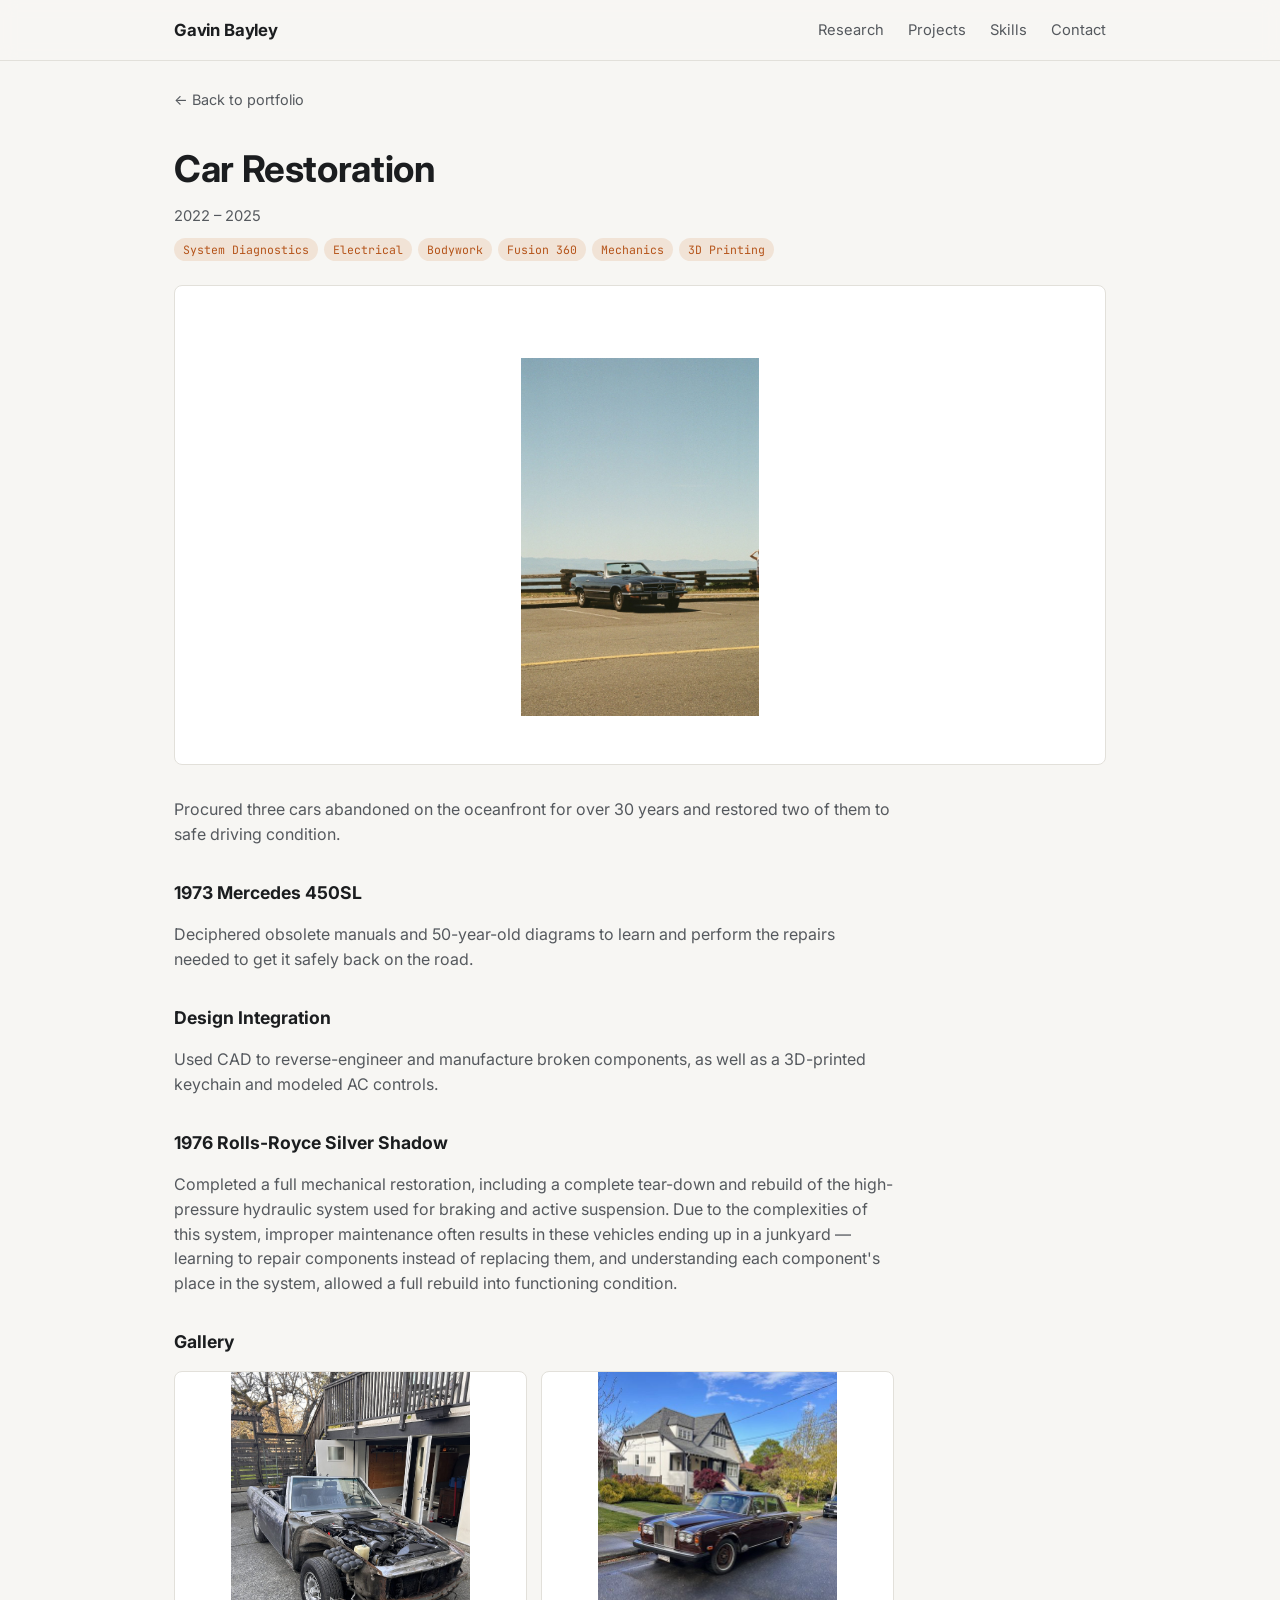
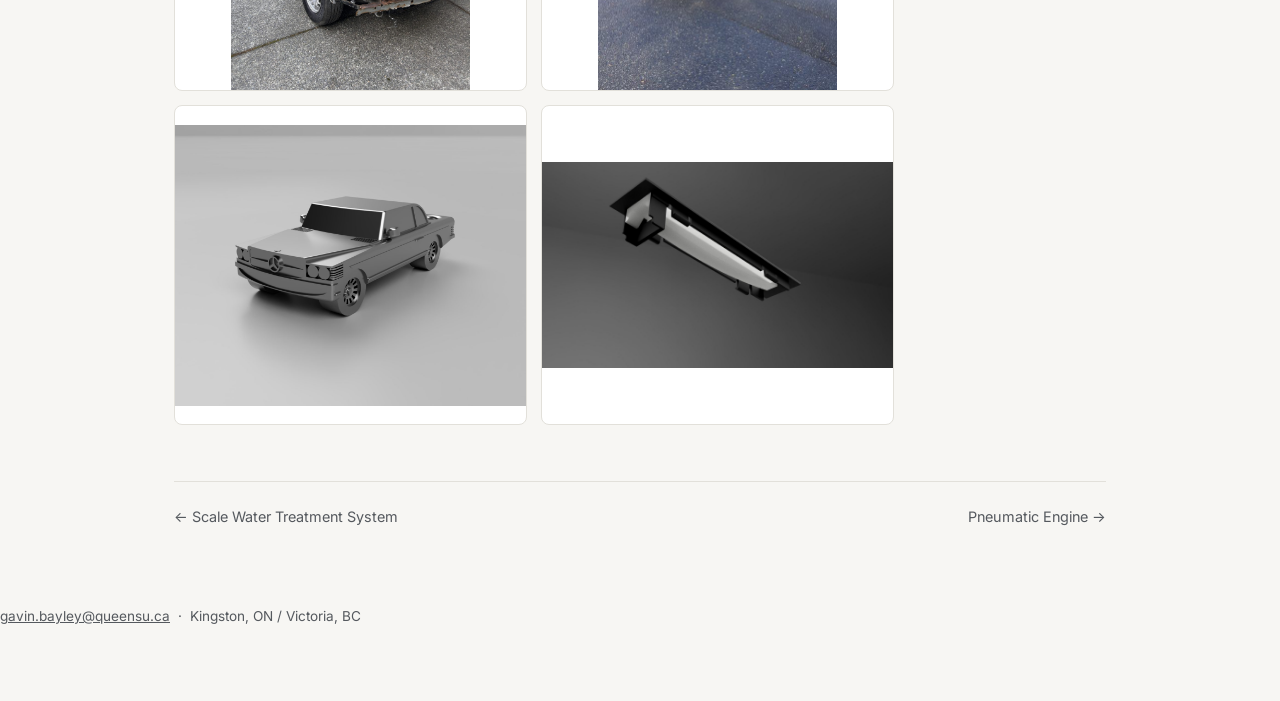
==== projects/car-restoration.html @ cdc497a1 "Fix image fitting site-wide: no more cropping or letterbox dead space Root cause: hero/gallery image" ====
<!doctype html>
<html lang="en">
<head>
<meta charset="UTF-8">
<meta name="viewport" content="width=device-width, initial-scale=1.0">
<title>Car Restoration — Gavin Bayley</title>
<link rel="preconnect" href="https://fonts.googleapis.com">
<link rel="preconnect" href="https://fonts.gstatic.com" crossorigin>
<link href="https://fonts.googleapis.com/css2?family=Inter:wght@400;500;600;700&family=JetBrains+Mono:wght@400;500&display=swap" rel="stylesheet">
<link rel="stylesheet" href="../style.css?v=7">
</head>
<body>

<header>
  <nav class="wrap">
    <a class="brand" href="../index.html#top">Gavin Bayley</a>
    <div class="navlinks">
      <a href="../index.html#research">Research</a>
      <a href="../index.html#projects">Projects</a>
      <a href="../index.html#skills">Skills</a>
      <a href="../index.html#contact">Contact</a>
    </div>
  </nav>
</header>

<div class="wrap">
  <a class="back-link" href="../index.html#projects">← Back to portfolio</a>

  <div class="detail-head">
    <h1>Car Restoration</h1>
    <div class="meta">2022 – 2025</div>
    <div class="tags">
      <span class="tag">System Diagnostics</span><span class="tag">Electrical</span><span class="tag">Bodywork</span>
      <span class="tag">Fusion 360</span><span class="tag">Mechanics</span><span class="tag">3D Printing</span>
    </div>
  </div>

  <img class="photo hero" src="../images/car-restoration/01.jpg" alt="Restored 1973 Mercedes 450SL parked by the water">

  <div class="detail-body">
    <p>
      Procured three cars abandoned on the oceanfront for over 30 years and restored two of them
      to safe driving condition.
    </p>

    <h3>1973 Mercedes 450SL</h3>
    <p>
      Deciphered obsolete manuals and 50-year-old diagrams to learn and perform the repairs needed
      to get it safely back on the road.
    </p>

    <h3>Design Integration</h3>
    <p>
      Used CAD to reverse-engineer and manufacture broken components, as well as a 3D-printed
      keychain and modeled AC controls.
    </p>

    <h3>1976 Rolls-Royce Silver Shadow</h3>
    <p>
      Completed a full mechanical restoration, including a complete tear-down and rebuild of the
      high-pressure hydraulic system used for braking and active suspension. Due to the
      complexities of this system, improper maintenance often results in these vehicles ending up
      in a junkyard — learning to repair components instead of replacing them, and understanding
      each component's place in the system, allowed a full rebuild into functioning condition.
    </p>

    <h3>Gallery</h3>
    <div class="gallery">
      <img class="photo" src="../images/car-restoration/05.jpg" alt="The Mercedes mid-restoration, bare metal shell">
      <img class="photo" src="../images/car-restoration/07.jpg" alt="Restored 1976 Rolls-Royce Silver Shadow">
      <img class="photo" src="../images/car-restoration/09.jpg" alt="Rendering of the 3D-printed keychain">
      <img class="photo" src="../images/car-restoration/10.jpg" alt="Reverse-engineered CAD model of the Mercedes body">
    </div>
  </div>

  <div class="detail-nav">
    <a href="water-treatment.html">← Scale Water Treatment System</a>
    <a href="pneumatic-engine.html">Pneumatic Engine →</a>
  </div>
</div>

<footer id="contact">
  <p>
    <a href="mailto:gavin.bayley@queensu.ca">gavin.bayley@queensu.ca</a>
    &nbsp;·&nbsp; Kingston, ON / Victoria, BC
  </p>
</footer>

</body>
</html>
---- style.css ----
/* ---------- design tokens ---------- */
:root {
  --bg: #f7f6f3;
  --bg-elevated: #ffffff;
  --text: #1b1d1f;
  --text-dim: #55595e;
  --border: #e2e0da;
  --accent: #b5541a;
  --accent-soft: #f1e3d6;
  --mono: 'JetBrains Mono', ui-monospace, SFMono-Regular, Menlo, Consolas, monospace;
  --sans: 'Inter', -apple-system, BlinkMacSystemFont, 'Segoe UI', sans-serif;
  --radius: 10px;
  --placeholder-bg: repeating-linear-gradient(45deg, #eae7e0, #eae7e0 10px, #e2ded4 10px, #e2ded4 20px);
}

@media (prefers-color-scheme: dark) {
  :root {
    --bg: #14151a;
    --bg-elevated: #1c1e24;
    --text: #ecebe8;
    --text-dim: #9a9ea5;
    --border: #2c2e35;
    --accent: #e08a4d;
    --accent-soft: #33291f;
    --placeholder-bg: repeating-linear-gradient(45deg, #22242b, #22242b 10px, #1c1e24 10px, #1c1e24 20px);
  }
}

* { box-sizing: border-box; }

html { scroll-behavior: smooth; }

body {
  margin: 0;
  background: var(--bg);
  color: var(--text);
  font-family: var(--sans);
  line-height: 1.55;
  -webkit-font-smoothing: antialiased;
}

.wrap {
  max-width: 980px;
  margin: 0 auto;
  padding: 0 24px;
}

/* ---------- header / nav ---------- */
header {
  position: sticky;
  top: 0;
  z-index: 10;
  background: color-mix(in srgb, var(--bg) 88%, transparent);
  backdrop-filter: blur(8px);
  border-bottom: 1px solid var(--border);
}

nav.wrap {
  display: flex;
  align-items: center;
  justify-content: space-between;
  height: 60px;
}

.brand {
  font-weight: 700;
  letter-spacing: -0.01em;
  color: var(--text);
  text-decoration: none;
  font-size: 1.05rem;
}

.navlinks {
  display: flex;
  gap: 24px;
  font-size: 0.92rem;
}

.navlinks a {
  color: var(--text-dim);
  text-decoration: none;
}

.navlinks a:hover { color: var(--accent); }

/* ---------- hero ---------- */
.hero {
  padding: 72px 0 48px;
}

.hero h1 {
  font-size: clamp(2rem, 5vw, 2.8rem);
  margin: 0 0 8px;
  letter-spacing: -0.02em;
}

.hero .role {
  color: var(--accent);
  font-family: var(--mono);
  font-size: 0.95rem;
  margin-bottom: 20px;
}

.hero p.lede {
  max-width: 640px;
  color: var(--text-dim);
  font-size: 1.05rem;
}

.hero-links {
  margin-top: 24px;
  display: flex;
  gap: 14px;
  flex-wrap: wrap;
}

.btn {
  display: inline-flex;
  align-items: center;
  gap: 8px;
  padding: 9px 16px;
  border-radius: var(--radius);
  border: 1px solid var(--border);
  text-decoration: none;
  color: var(--text);
  font-size: 0.9rem;
  background: var(--bg-elevated);
}

.btn.primary {
  background: var(--accent);
  border-color: var(--accent);
  color: #fff;
}

.btn:hover { border-color: var(--accent); }

/* ---------- sections ---------- */
section { padding: 56px 0; border-top: 1px solid var(--border); }
section:first-of-type { border-top: none; }

.section-head { margin-bottom: 32px; }

.section-head .kicker {
  font-family: var(--mono);
  color: var(--accent);
  font-size: 0.82rem;
  text-transform: uppercase;
  letter-spacing: 0.06em;
}

.section-head h2 {
  margin: 4px 0 0;
  font-size: 1.6rem;
  letter-spacing: -0.01em;
}

/* ---------- tags ---------- */
.tags {
  display: flex;
  flex-wrap: wrap;
  gap: 6px;
  margin: 10px 0 0;
}

.tag {
  font-family: var(--mono);
  font-size: 0.72rem;
  padding: 3px 9px;
  border-radius: 999px;
  background: var(--accent-soft);
  color: var(--accent);
  white-space: nowrap;
}

/* ---------- featured research card ---------- */
.feature-card {
  position: relative;
  overflow: hidden;
  background: var(--bg-elevated);
  border: 1px solid var(--border);
  border-radius: var(--radius);
  padding: 28px;
  transition: transform 0.22s cubic-bezier(0.2, 0.7, 0.3, 1), box-shadow 0.22s ease, border-color 0.22s ease;
}

.feature-card::before {
  content: "";
  position: absolute;
  top: 0;
  left: 0;
  height: 3px;
  width: 0%;
  background: var(--accent);
  transition: width 0.32s cubic-bezier(0.2, 0.7, 0.3, 1);
}

.feature-card .meta {
  color: var(--text-dim);
  font-size: 0.88rem;
  margin: 2px 0 14px;
}

.feature-card h3 {
  margin: 0;
  font-size: 1.25rem;
}

.feature-card ul {
  margin: 16px 0 0;
  padding-left: 20px;
}

.feature-card li { margin-bottom: 8px; }

.placeholder-img {
  background: var(--placeholder-bg);
  border: 1px dashed var(--border);
  border-radius: 8px;
  min-height: 140px;
  display: flex;
  align-items: center;
  justify-content: center;
  color: var(--text-dim);
  font-size: 0.78rem;
  font-family: var(--mono);
  text-align: center;
  padding: 10px;
  margin-top: 18px;
}

/* ---------- real photos ----------
   Standalone images (not hero/gallery) fill the column width at their
   own natural aspect ratio -- one free dimension (height:auto), so this
   can never crop or distort.
   Hero/gallery/card-thumb sit in a fixed-size box instead, because a
   box needs BOTH dimensions definite for object-fit to size an image
   inside it correctly -- width:100% plus only a max-height (both meant
   to stay flexible) doesn't reliably cross-solve for the other side and
   can silently distort the image. object-fit:contain here guarantees
   no cropping and no distortion; the trade-off is some letterboxing for
   images whose aspect ratio is far from the box's, which beats both of
   the alternatives. */
.photo {
  display: block;
  width: 100%;
  height: auto;
  border-radius: 8px;
  border: 1px solid var(--border);
}

.photo.hero {
  width: 100%;
  height: 480px;
  object-fit: contain;
  background: var(--bg-elevated);
  margin: 18px 0 0;
}

.gallery .photo {
  width: 100%;
  height: 320px;
  object-fit: contain;
  background: var(--bg-elevated);
  margin: 0;
}

.card-thumb {
  display: block;
  width: 100%;
  height: 190px;
  object-fit: contain;
  background: var(--bg-elevated);
  margin: 0 0 10px;
  border-radius: 6px;
  border: 1px solid var(--border);
}

/* ---------- project grid ---------- */
.grid {
  display: grid;
  grid-template-columns: repeat(2, 1fr);
  gap: 18px;
}

@media (max-width: 700px) {
  .grid { grid-template-columns: 1fr; }
}

.card {
  position: relative;
  overflow: hidden;
  background: var(--bg-elevated);
  border: 1px solid var(--border);
  border-radius: var(--radius);
  padding: 22px;
  transition: transform 0.22s cubic-bezier(0.2, 0.7, 0.3, 1), box-shadow 0.22s ease, border-color 0.22s ease;
}

.card::before {
  content: "";
  position: absolute;
  top: 0;
  left: 0;
  height: 3px;
  width: 0%;
  background: var(--accent);
  transition: width 0.32s cubic-bezier(0.2, 0.7, 0.3, 1);
}

.card h3 {
  margin: 0 0 4px;
  font-size: 1.05rem;
  color: var(--text);
}

.card .sub {
  color: var(--text-dim);
  font-size: 0.85rem;
  margin-bottom: 6px;
}

.card p { font-size: 0.92rem; color: var(--text-dim); margin: 8px 0; }

.card ul { margin: 8px 0 0; padding-left: 18px; font-size: 0.9rem; }
.card li { margin-bottom: 4px; }

.card.draft {
  border-style: dashed;
  border-color: var(--accent);
}

.badge {
  display: inline-block;
  font-family: var(--mono);
  font-size: 0.68rem;
  text-transform: uppercase;
  letter-spacing: 0.05em;
  padding: 2px 8px;
  border-radius: 999px;
  background: var(--accent);
  color: #fff;
  margin-bottom: 8px;
}

/* ---------- mini grid (additional projects) ---------- */
.mini-grid {
  display: grid;
  grid-template-columns: repeat(2, 1fr);
  gap: 14px;
  margin-top: 18px;
}

@media (max-width: 700px) {
  .mini-grid { grid-template-columns: 1fr; }
}

.mini-card {
  border: 1px solid var(--border);
  border-radius: 8px;
  padding: 16px;
  background: var(--bg-elevated);
}

.mini-card h4 { margin: 0 0 6px; font-size: 0.95rem; }
.mini-card p { margin: 0; font-size: 0.85rem; color: var(--text-dim); }

/* ---------- skills ---------- */
.skills-grid {
  display: grid;
  grid-template-columns: repeat(2, 1fr);
  gap: 16px;
}

@media (max-width: 700px) {
  .skills-grid { grid-template-columns: 1fr; }
}

.skill-group h4 {
  font-family: var(--mono);
  font-size: 0.78rem;
  text-transform: uppercase;
  letter-spacing: 0.05em;
  color: var(--accent);
  margin: 0 0 8px;
}

.skill-group p { margin: 0; font-size: 0.92rem; color: var(--text-dim); }

/* ---------- clickable cards ---------- */
a.card-link, a.feature-card-link,
a.card-link:link, a.feature-card-link:link,
a.card-link:visited, a.feature-card-link:visited,
a.card-link:hover, a.feature-card-link:hover,
a.card-link:active, a.feature-card-link:active {
  display: block;
  text-decoration: none;
  color: var(--text);
}

a.card-link *, a.feature-card-link * {
  text-decoration: none;
}

a.card-link .card,
a.feature-card-link .feature-card {
  height: 100%;
  cursor: pointer;
}

/* "page opening" hover: card lifts, gains depth, and an accent bar unfurls across the top */
a.card-link:hover .card,
a.feature-card-link:hover .feature-card {
  border-color: var(--accent);
  transform: translateY(-4px) scale(1.012);
  box-shadow: 0 16px 32px -16px rgba(0, 0, 0, 0.35);
}

a.card-link:hover .card::before,
a.feature-card-link:hover .feature-card::before {
  width: 100%;
}

a.card-link:active .card,
a.feature-card-link:active .feature-card {
  transform: translateY(-1px) scale(1.002);
  transition-duration: 0.08s;
}

.view-link {
  display: inline-flex;
  align-items: center;
  gap: 6px;
  margin-top: 14px;
  font-size: 0.88rem;
  font-weight: 600;
  color: var(--accent);
}

.view-link .arrow { display: inline-block; transition: transform 0.22s cubic-bezier(0.2, 0.7, 0.3, 1); }
a.card-link:hover .arrow,
a.feature-card-link:hover .arrow { transform: translateX(4px); }

/* ---------- footer ---------- */
footer {
  padding: 40px 0 60px;
  color: var(--text-dim);
  font-size: 0.85rem;
}

footer a { color: var(--text-dim); }

/* ==================================================
   PROJECT DETAIL PAGES
   ================================================== */
.back-link {
  display: inline-flex;
  align-items: center;
  gap: 6px;
  color: var(--text-dim);
  text-decoration: none;
  font-size: 0.9rem;
  margin-top: 28px;
}

.back-link:hover { color: var(--accent); }

.detail-head {
  margin: 28px 0 24px;
}

.detail-head h1 {
  font-size: clamp(1.7rem, 4vw, 2.3rem);
  margin: 6px 0 8px;
  letter-spacing: -0.01em;
}

.detail-head .meta {
  color: var(--text-dim);
  font-size: 0.92rem;
}

.placeholder-img.large {
  min-height: 260px;
  margin-top: 24px;
  font-size: 0.85rem;
}

.detail-body {
  max-width: 720px;
  margin-top: 32px;
  font-size: 1rem;
}

.detail-body p { color: var(--text-dim); }

.detail-body h3 {
  margin: 32px 0 10px;
  font-size: 1.1rem;
  color: var(--text);
}

.detail-body ul { padding-left: 20px; }
.detail-body li { margin-bottom: 10px; color: var(--text-dim); }
.detail-body li strong { color: var(--text); }

.gallery {
  display: grid;
  grid-template-columns: repeat(2, 1fr);
  gap: 14px;
  margin-top: 16px;
  align-items: start;
}

@media (max-width: 700px) {
  .gallery { grid-template-columns: 1fr; }
}

.gallery .placeholder-img { margin-top: 0; min-height: 120px; }

.detail-nav {
  display: flex;
  justify-content: space-between;
  margin: 56px 0 24px;
  padding-top: 24px;
  border-top: 1px solid var(--border);
  font-size: 0.9rem;
}

.detail-nav a { color: var(--text-dim); text-decoration: none; }
.detail-nav a:hover { color: var(--accent); }

/* ---------- architecture diagrams ---------- */
.diagram-wrap {
  margin: 18px 0 8px;
  padding: 16px;
  background: var(--bg-elevated);
  border: 1px solid var(--border);
  border-radius: var(--radius);
  overflow-x: auto;
}

.diagram-wrap svg { display: block; min-width: 560px; width: 100%; height: auto; font-family: var(--mono); }
.diagram-wrap .dcaption {
  margin: 10px 0 0;
  font-size: 0.78rem;
  color: var(--text-dim);
  font-family: var(--mono);
  text-align: center;
}

/* node/edge palette used inside diagram SVGs, referenced via var() so
   diagrams stay theme-consistent automatically */
.dg-node { fill: var(--bg-elevated); stroke: var(--border); stroke-width: 1.5; }
.dg-node-accent { fill: var(--accent-soft); stroke: var(--accent); stroke-width: 1.5; }
.dg-text { fill: var(--text); font-size: 12px; }
.dg-text-dim { fill: var(--text-dim); font-size: 10.5px; }
.dg-text-accent { fill: var(--accent); font-size: 10.5px; }
.dg-edge { stroke: var(--text-dim); stroke-width: 1.3; fill: none; }
.dg-edge-accent { stroke: var(--accent); stroke-width: 1.5; fill: none; }

/* ---------- technical reference tables ---------- */
.tech-table {
  width: 100%;
  border-collapse: collapse;
  margin: 16px 0;
  font-size: 0.86rem;
}

.tech-table th {
  text-align: left;
  font-family: var(--mono);
  font-size: 0.72rem;
  text-transform: uppercase;
  letter-spacing: 0.04em;
  color: var(--accent);
  border-bottom: 1px solid var(--border);
  padding: 8px 10px;
}

.tech-table td {
  padding: 9px 10px;
  border-bottom: 1px solid var(--border);
  color: var(--text-dim);
  vertical-align: top;
}

.tech-table td:first-child, .tech-table td.mono {
  font-family: var(--mono);
  font-size: 0.8rem;
  color: var(--text);
  white-space: nowrap;
}

.tech-table-wrap { overflow-x: auto; }

/* ---------- embedded video ---------- */
video.photo {
  width: 100%;
  max-height: none;
  aspect-ratio: 16 / 9;
  object-fit: contain;
  background: #000;
}
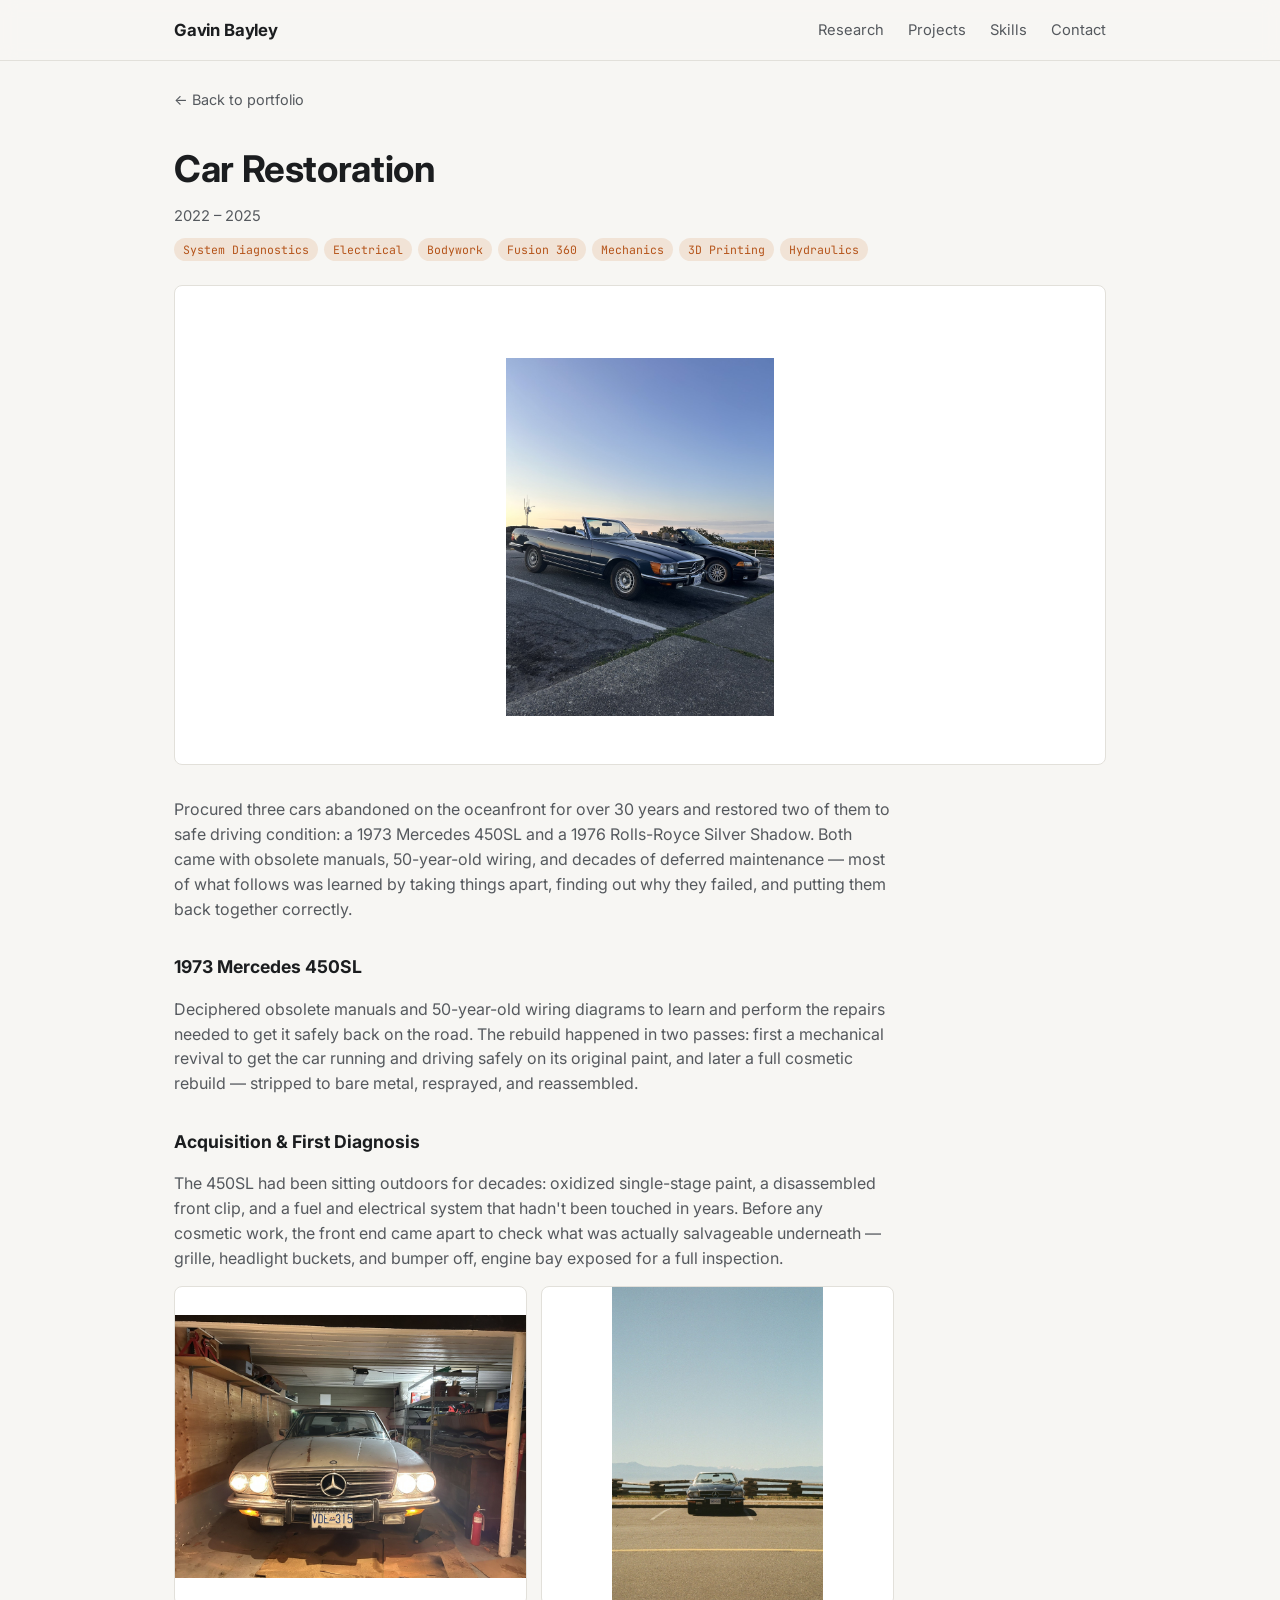
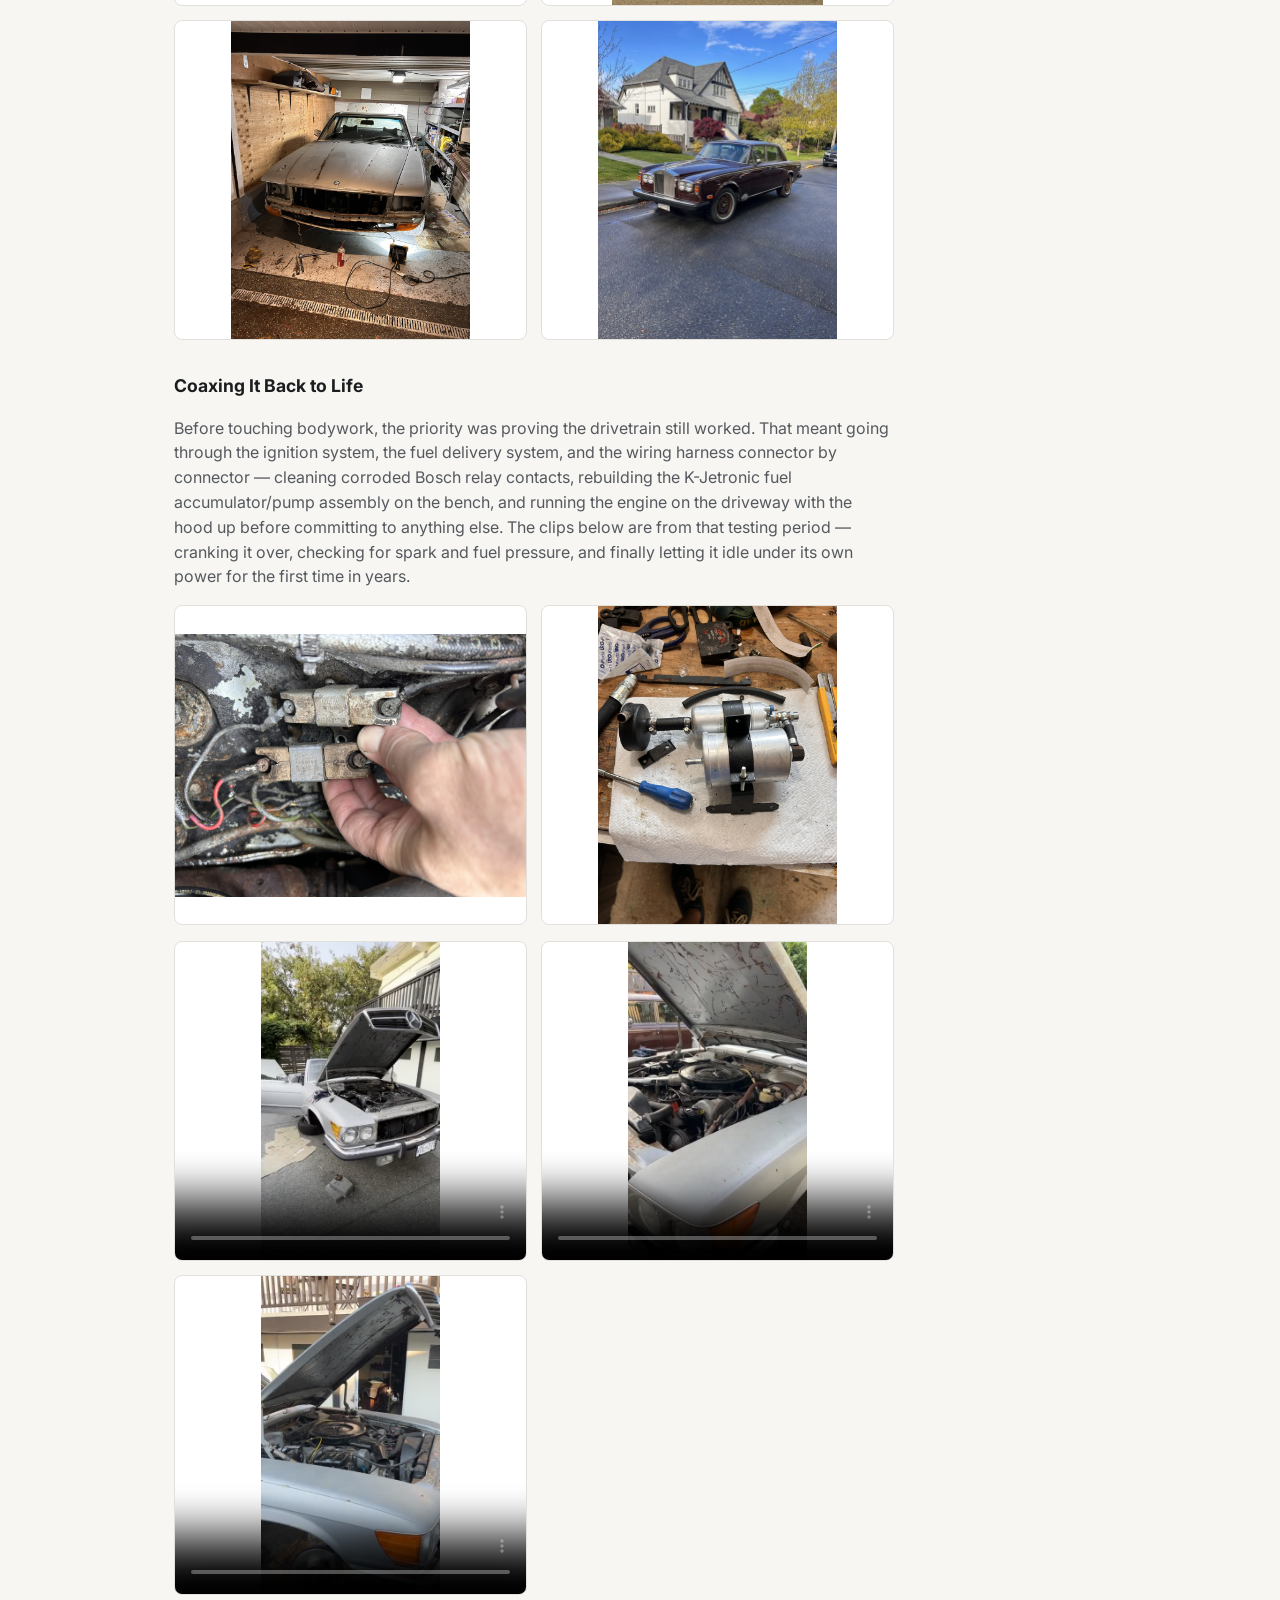
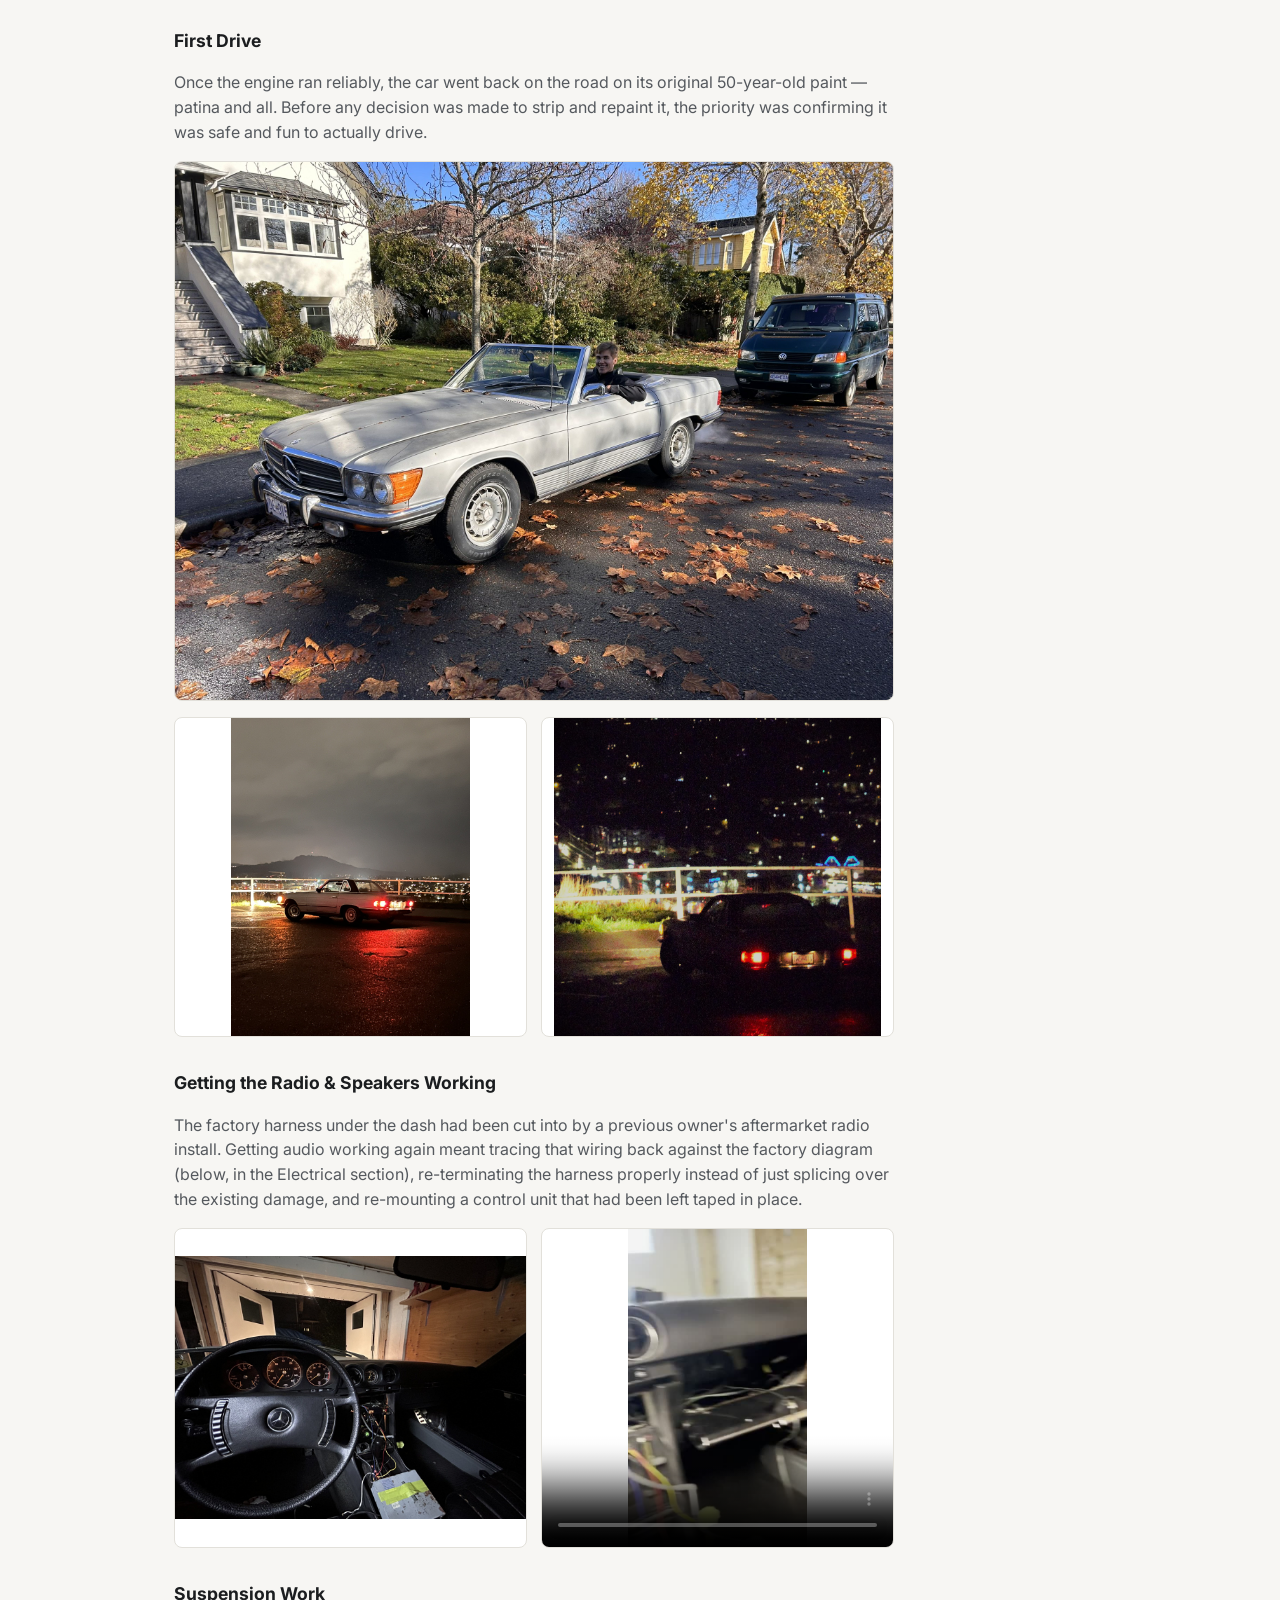
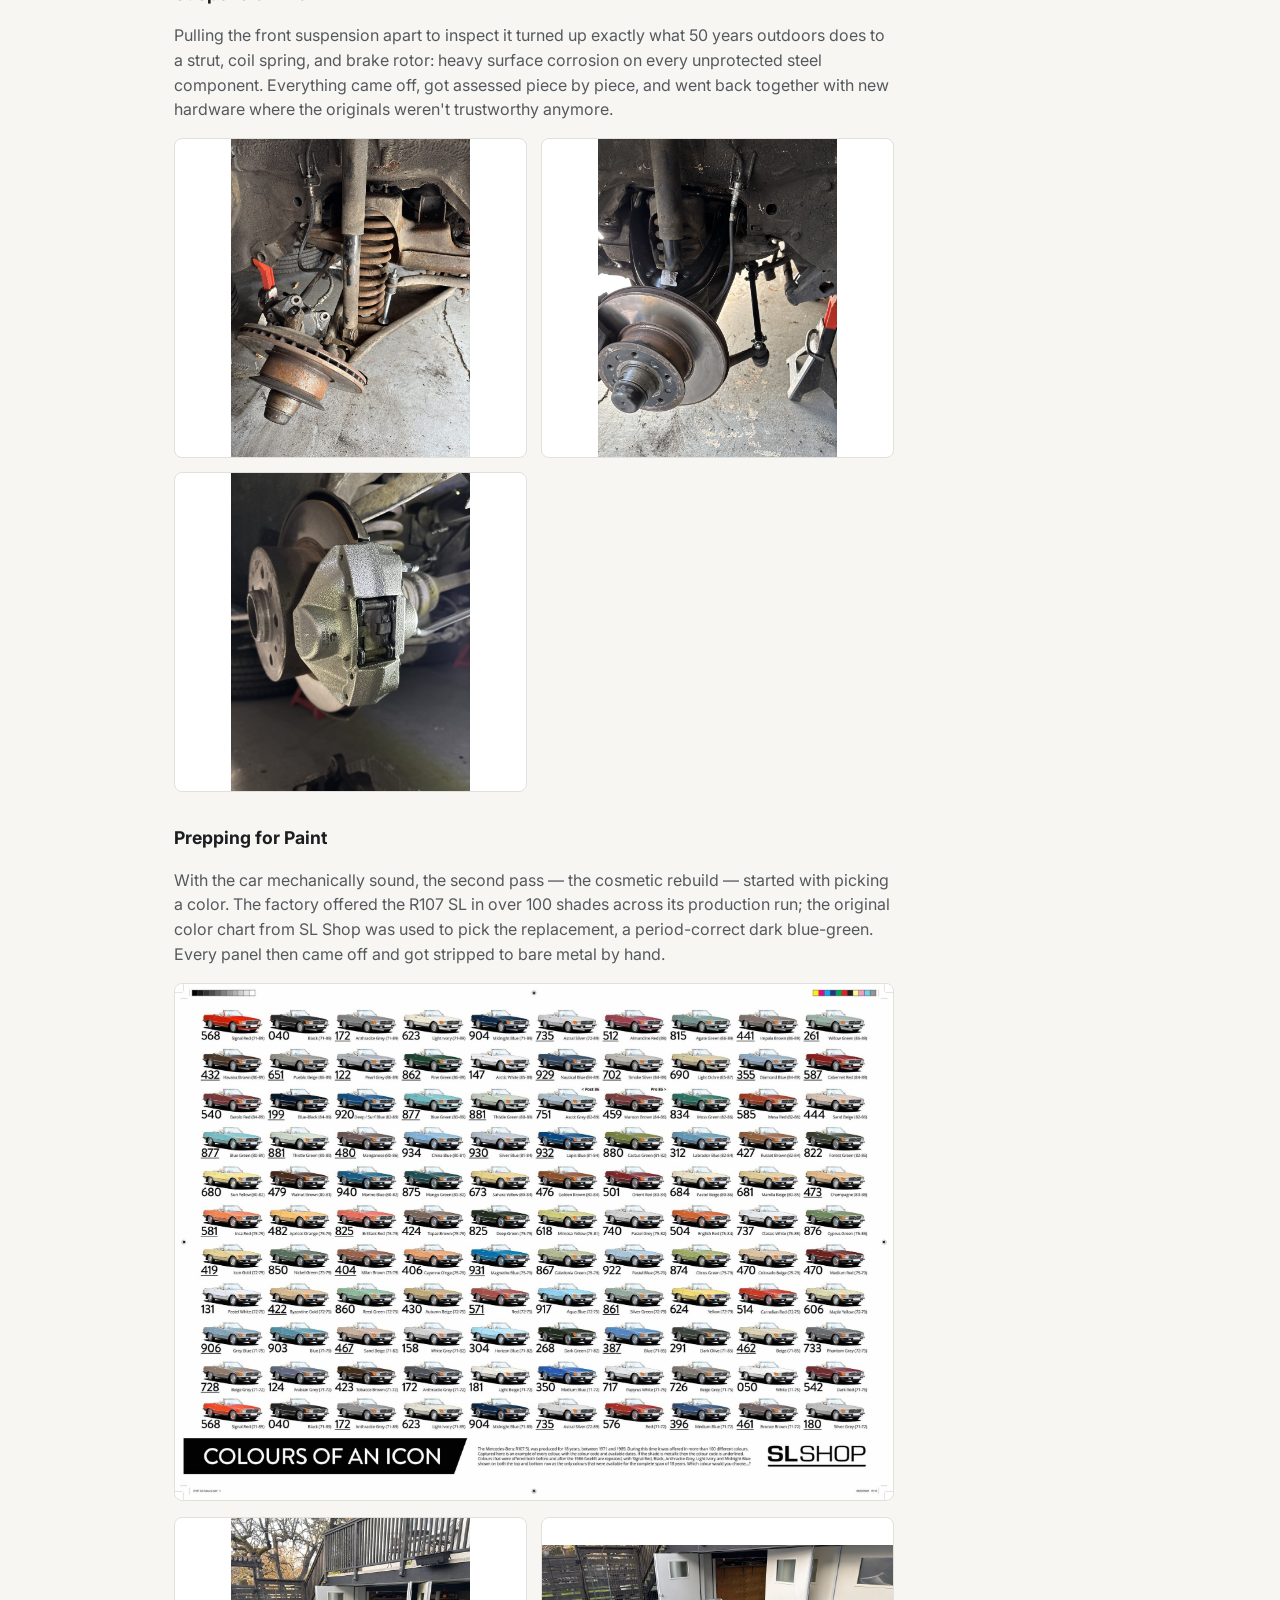
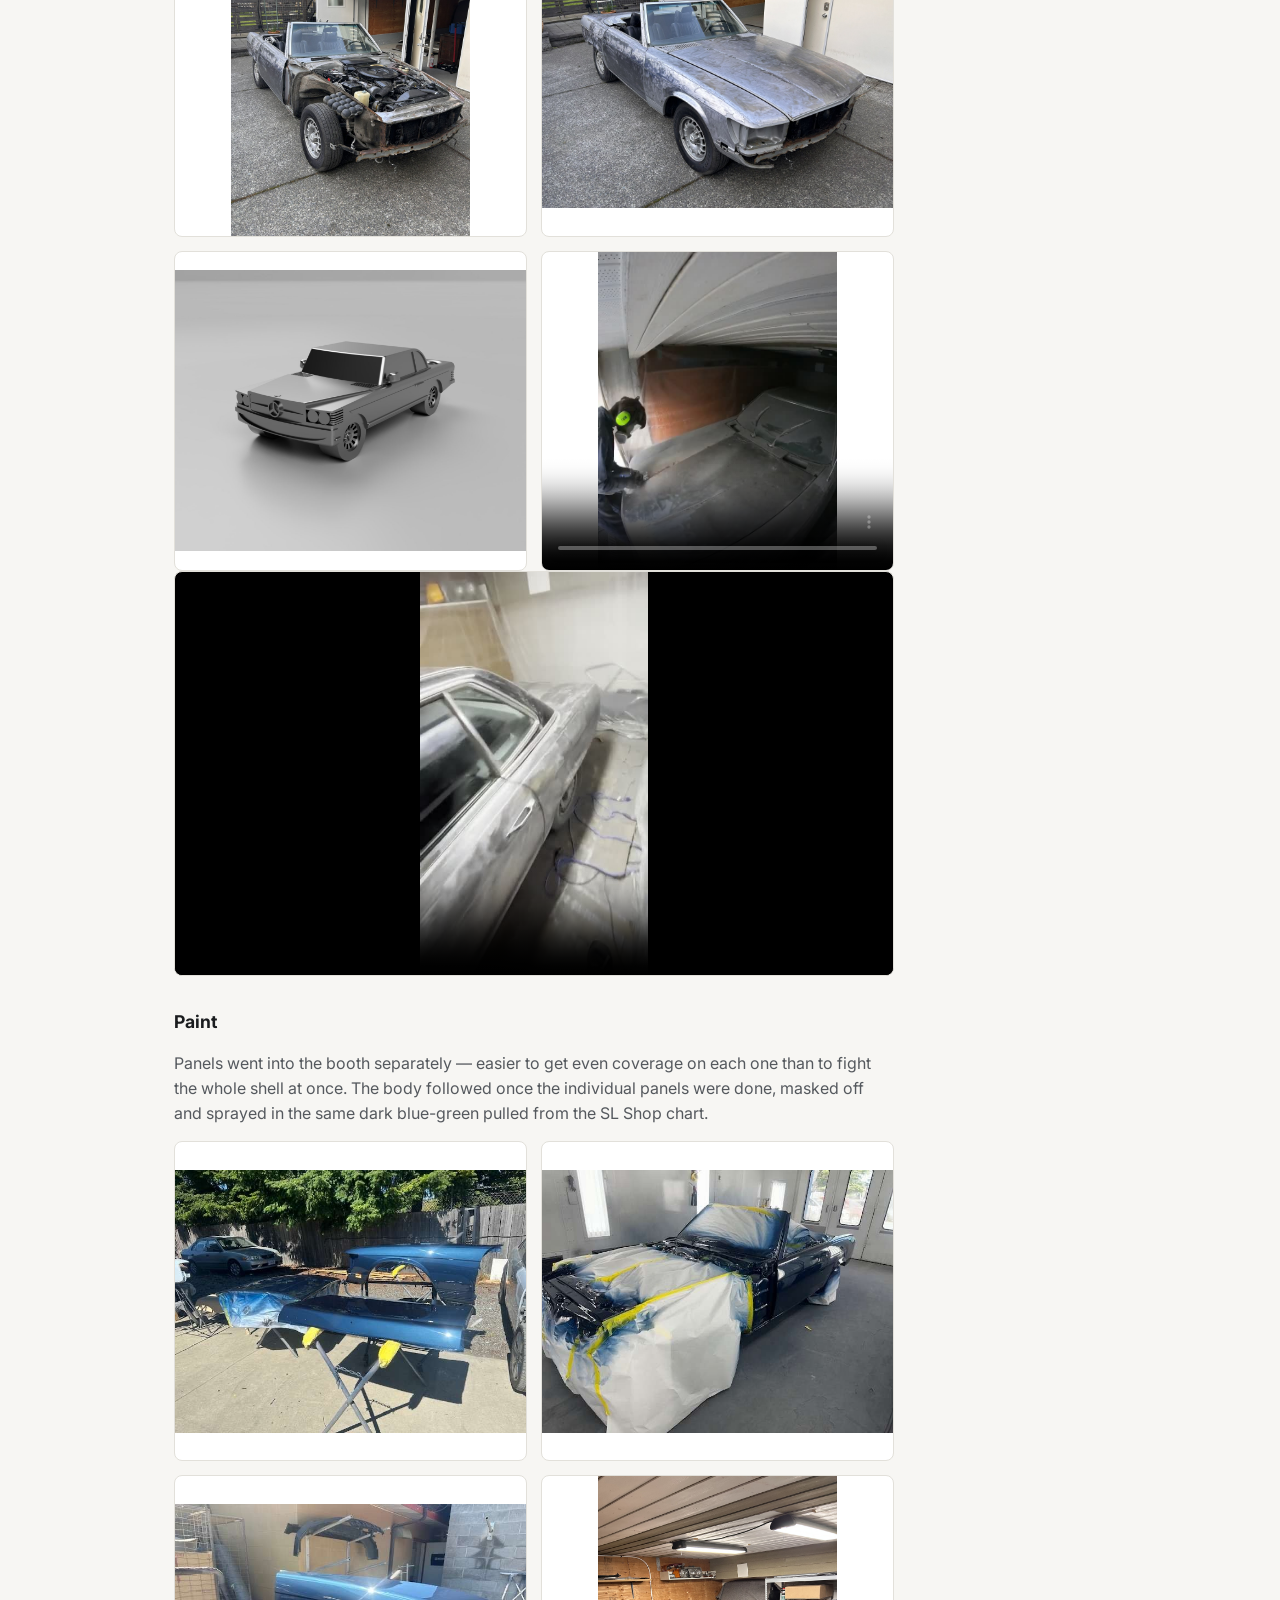
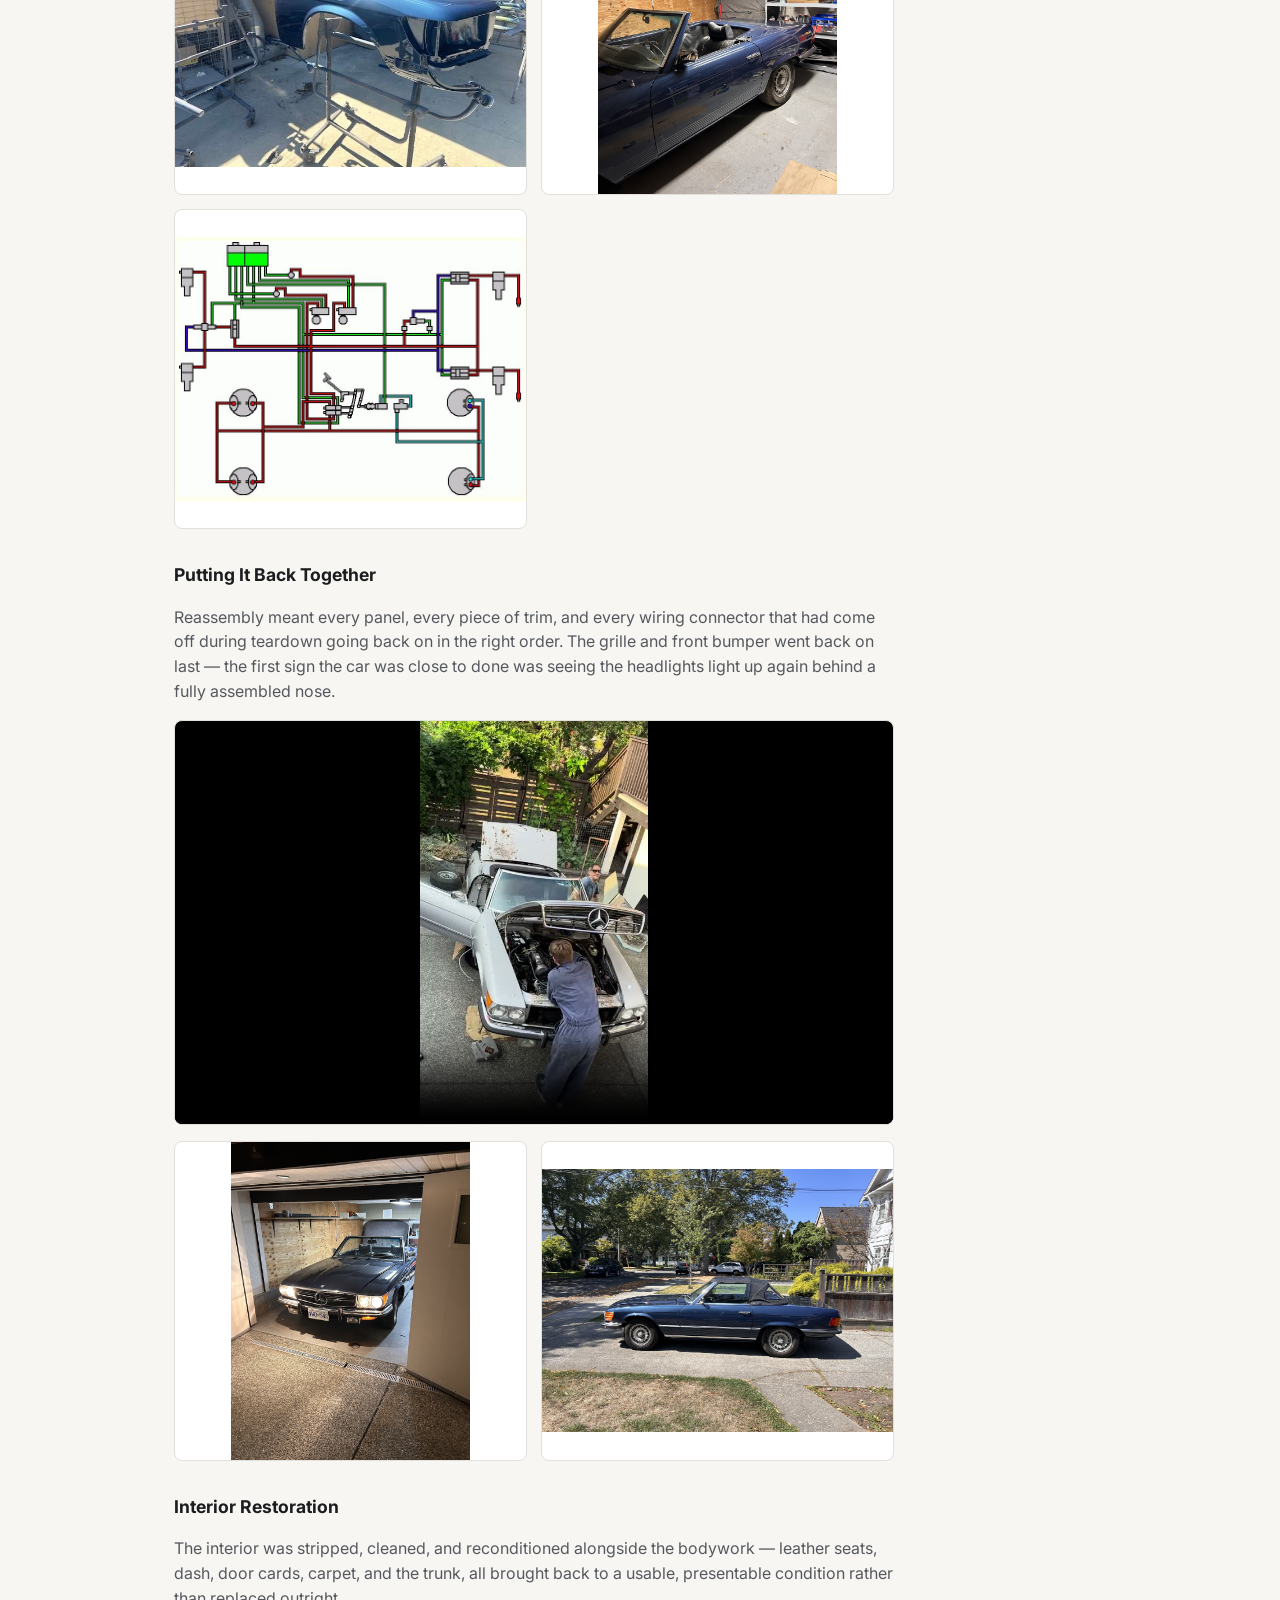
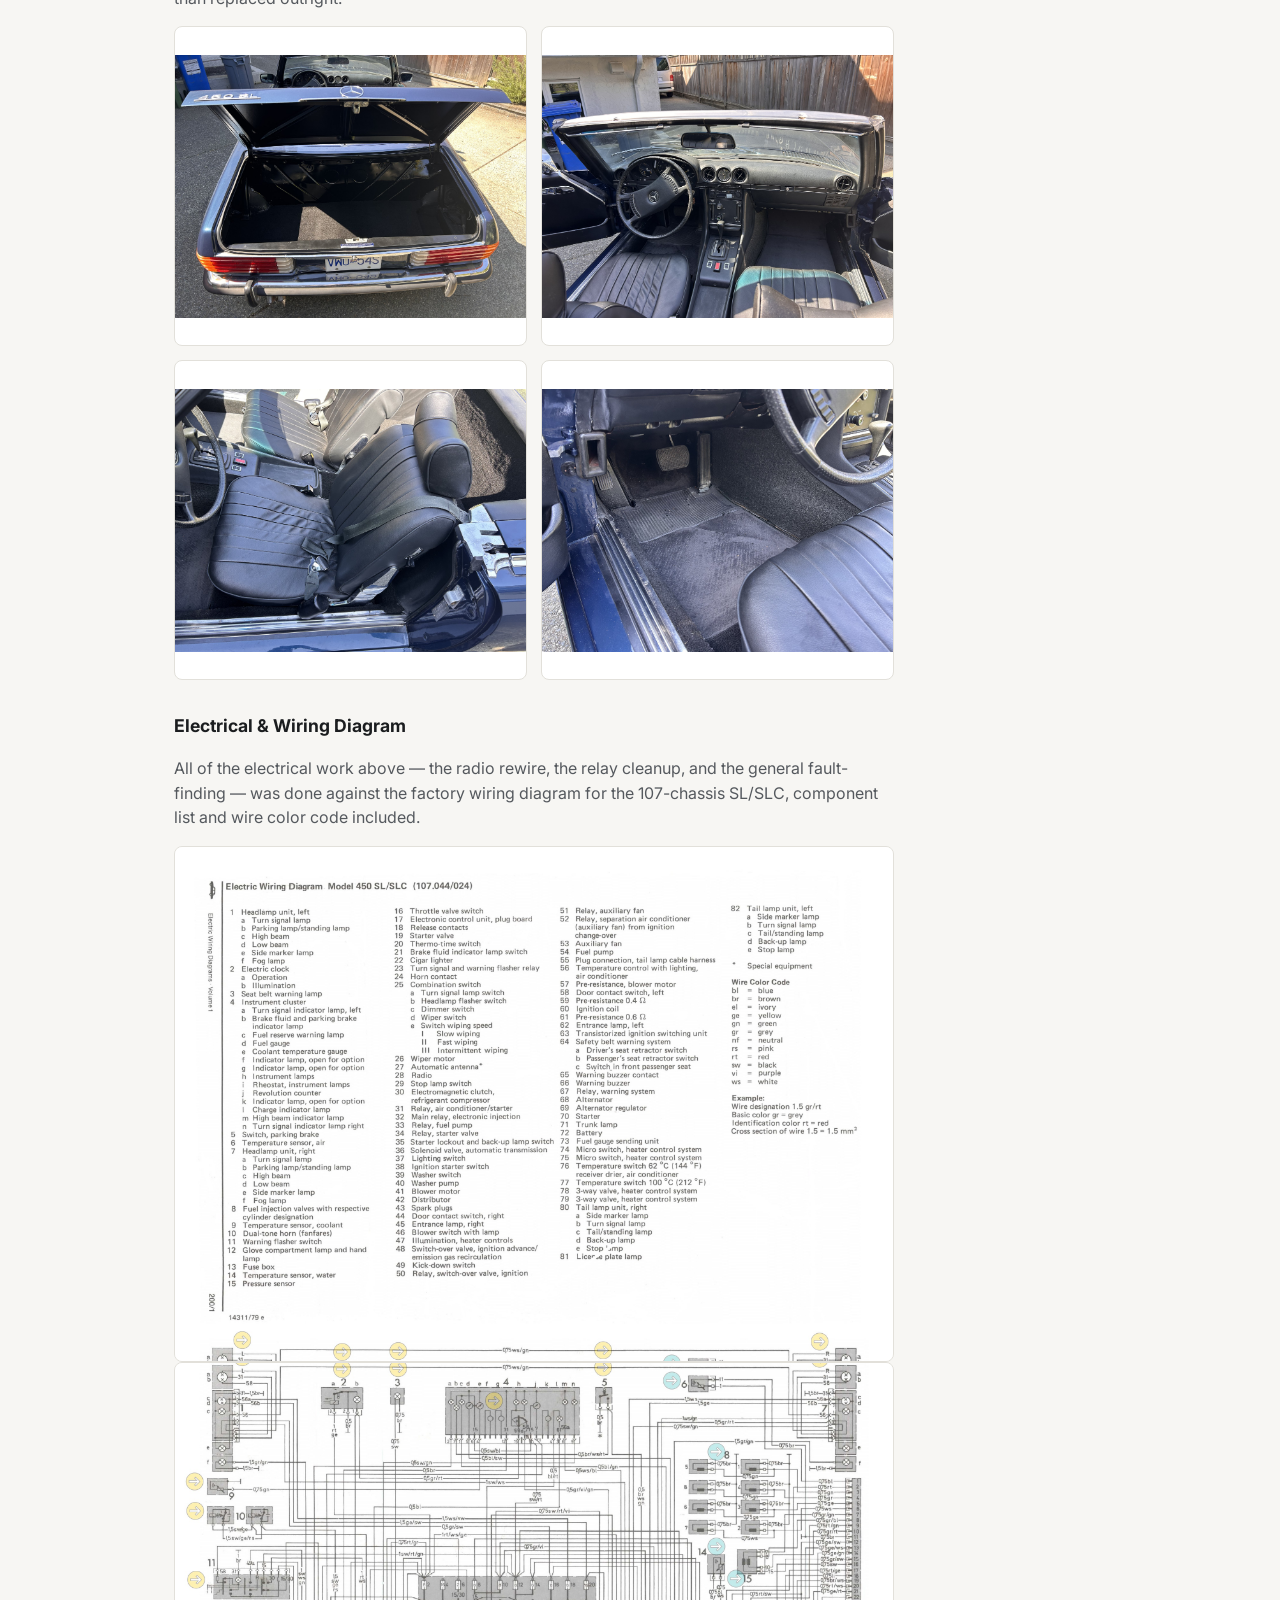
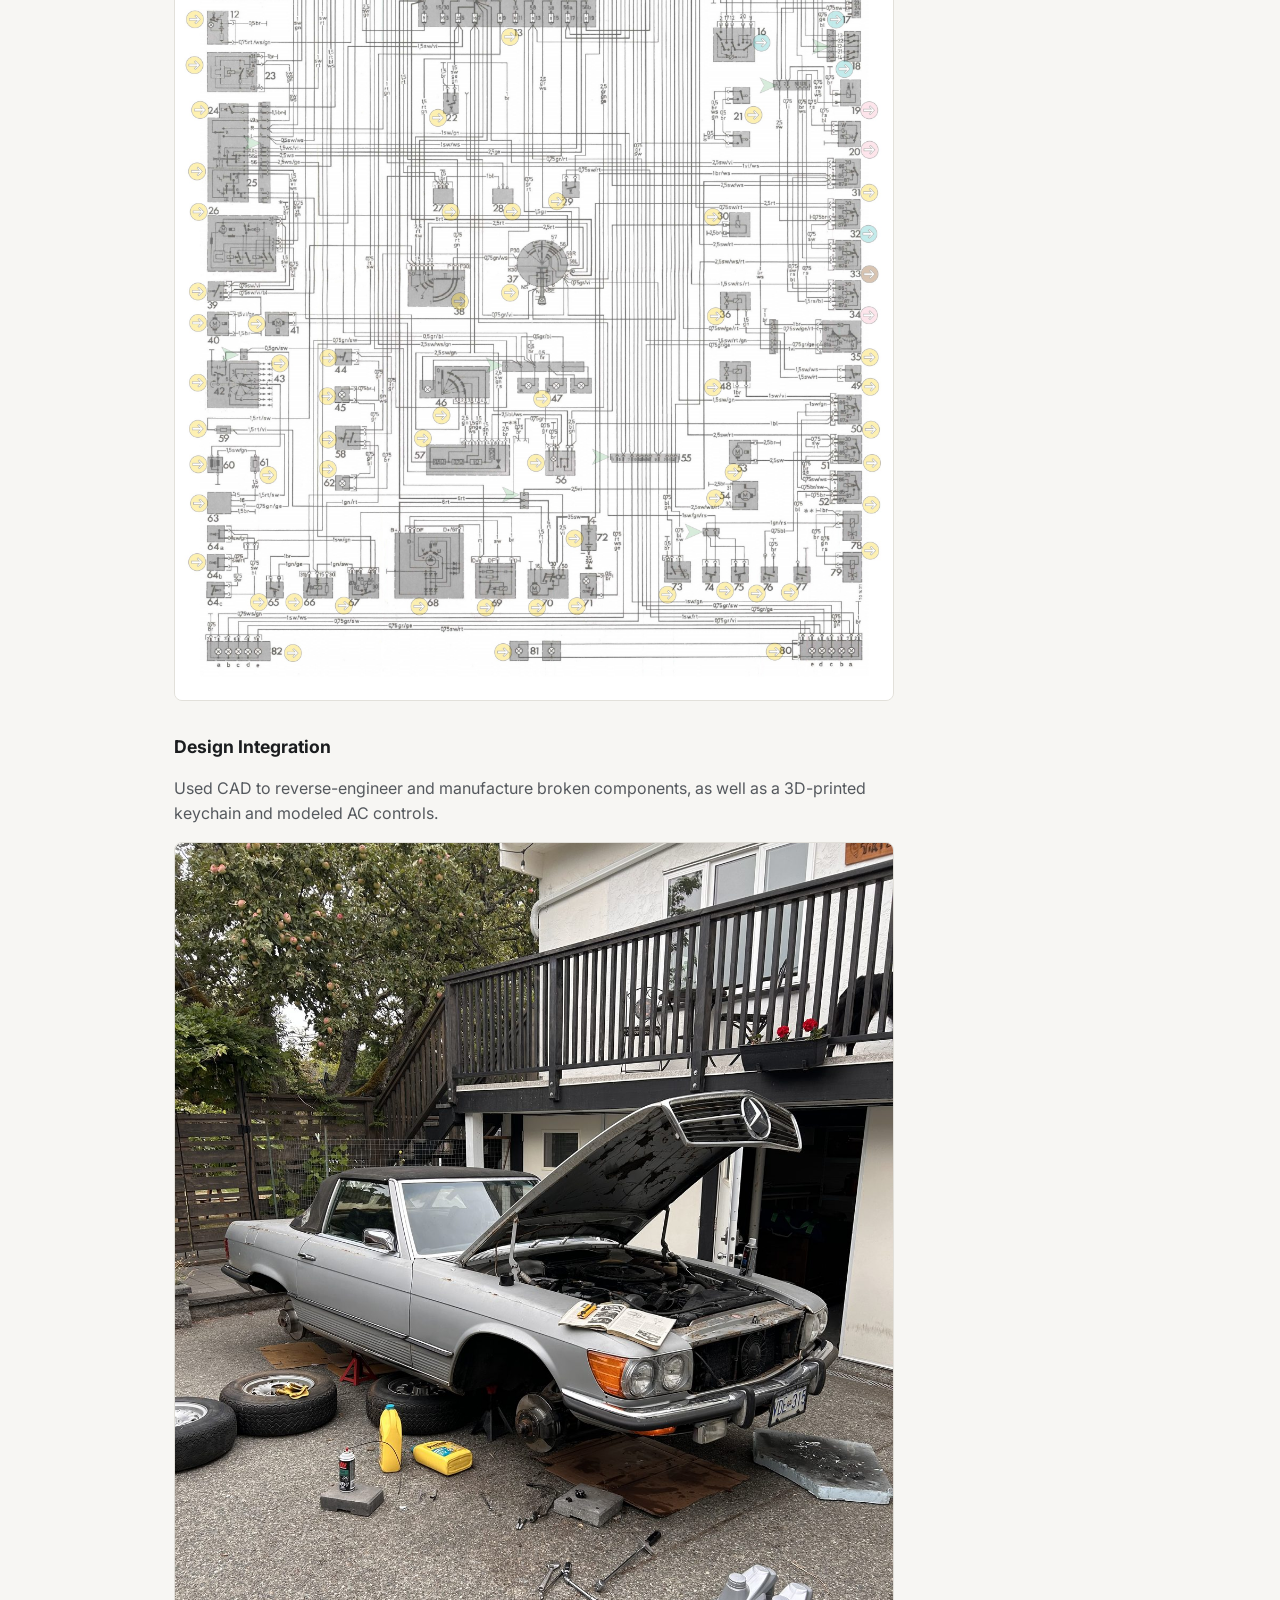
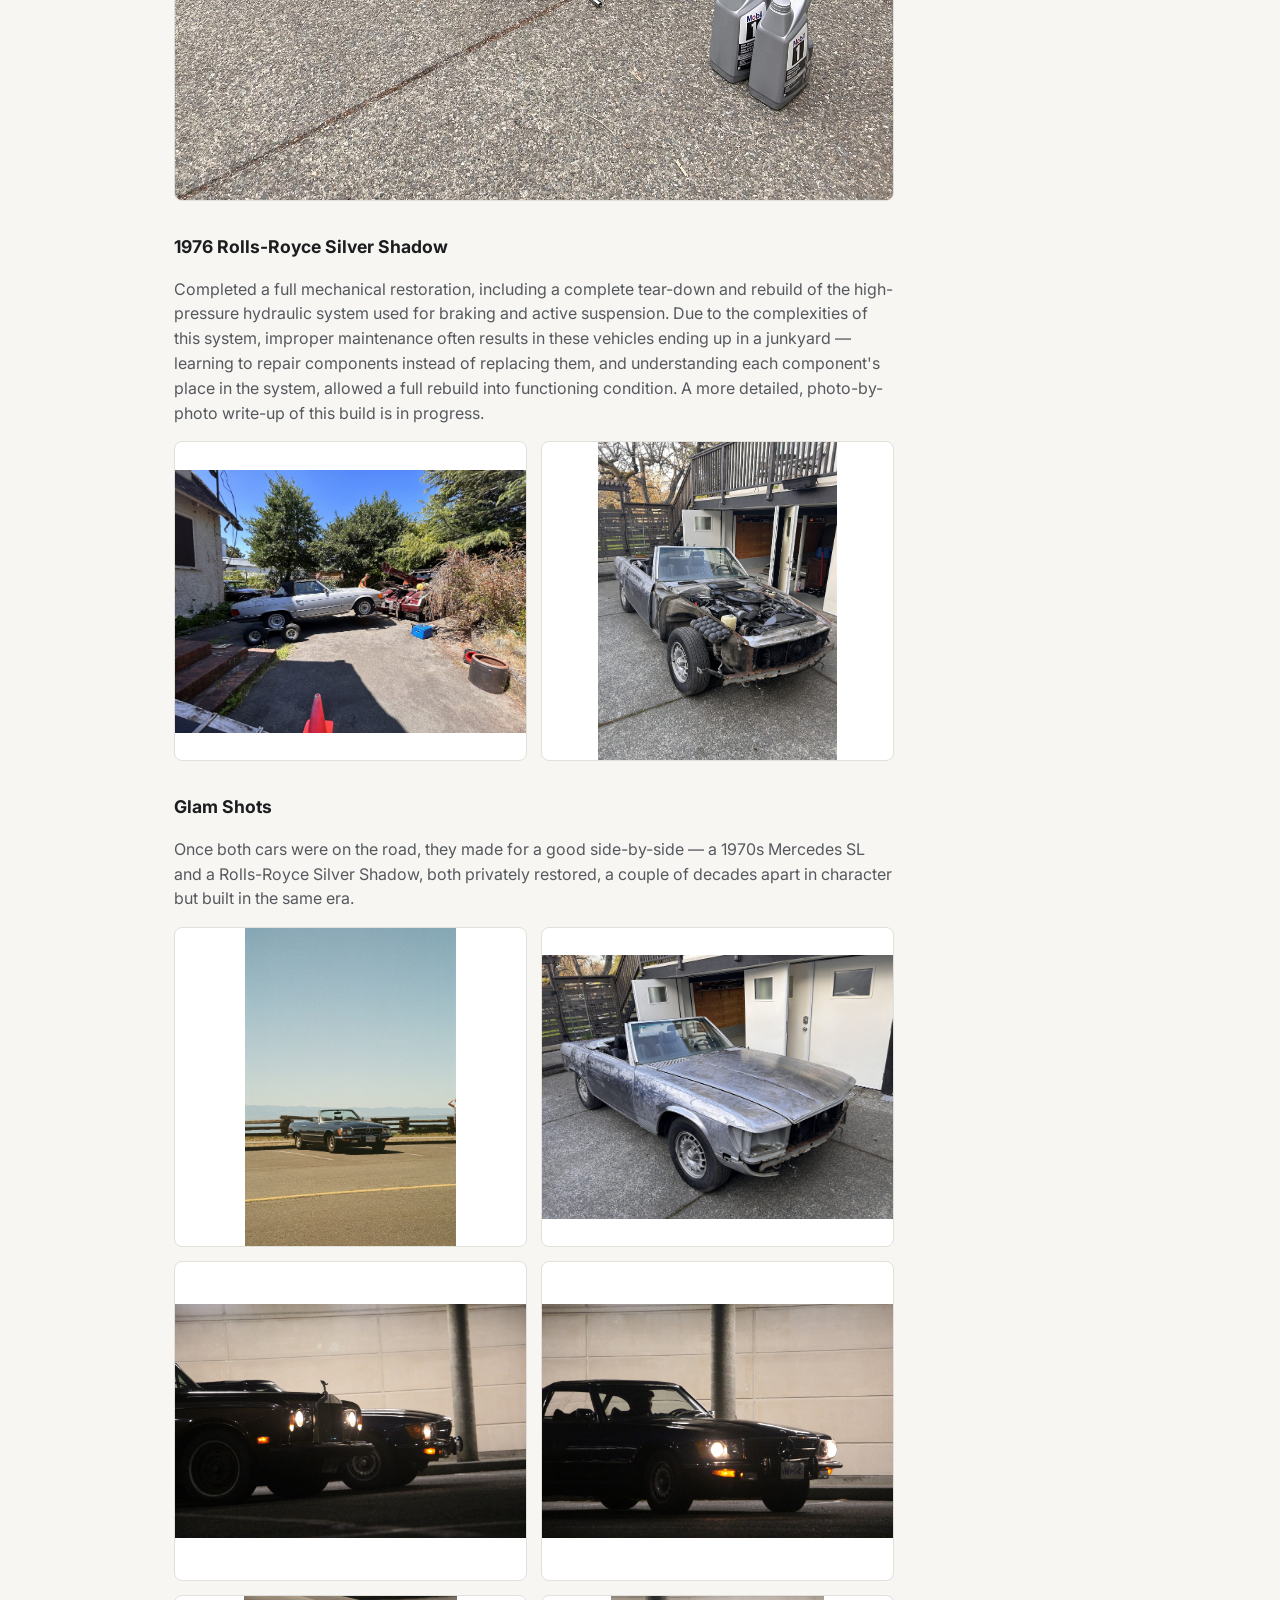
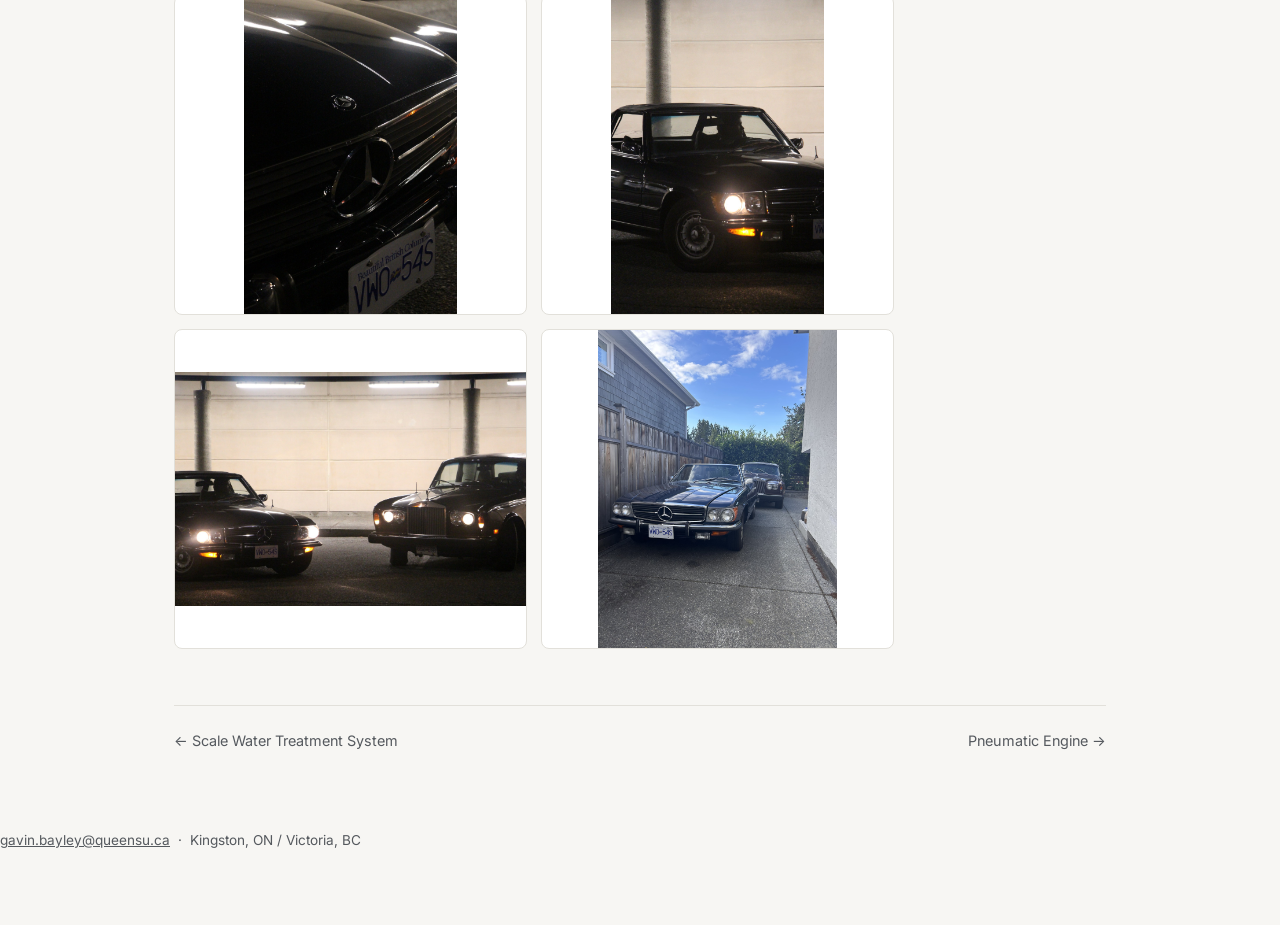
==== commit 83886bb9: "Add real Mercedes 450SL restoration photos/videos and factory wiring diagram Rewrite car-restoration" ====
--- a/projects/car-restoration.html
+++ b/projects/car-restoration.html
@@ -32,28 +32,186 @@
     <div class="tags">
       <span class="tag">System Diagnostics</span><span class="tag">Electrical</span><span class="tag">Bodywork</span>
       <span class="tag">Fusion 360</span><span class="tag">Mechanics</span><span class="tag">3D Printing</span>
+      <span class="tag">Hydraulics</span>
     </div>
   </div>
 
-  <img class="photo hero" src="../images/car-restoration/01.jpg" alt="Restored 1973 Mercedes 450SL parked by the water">
+  <img class="photo hero" src="../images/car-restoration/mercedes/36.jpg" alt="Restored 1973 Mercedes 450SL driving on a residential street">
 
   <div class="detail-body">
     <p>
       Procured three cars abandoned on the oceanfront for over 30 years and restored two of them
-      to safe driving condition.
+      to safe driving condition: a 1973 Mercedes 450SL and a 1976 Rolls-Royce Silver Shadow. Both
+      came with obsolete manuals, 50-year-old wiring, and decades of deferred maintenance —
+      most of what follows was learned by taking things apart, finding out why they failed, and
+      putting them back together correctly.
     </p>
 
     <h3>1973 Mercedes 450SL</h3>
     <p>
-      Deciphered obsolete manuals and 50-year-old diagrams to learn and perform the repairs needed
-      to get it safely back on the road.
-    </p>
+      Deciphered obsolete manuals and 50-year-old wiring diagrams to learn and perform the repairs
+      needed to get it safely back on the road. The rebuild happened in two passes: first a
+      mechanical revival to get the car running and driving safely on its original paint, and
+      later a full cosmetic rebuild — stripped to bare metal, resprayed, and reassembled.
+    </p>
+
+    <h3>Acquisition &amp; First Diagnosis</h3>
+    <p>
+      The 450SL had been sitting outdoors for decades: oxidized single-stage paint, a disassembled
+      front clip, and a fuel and electrical system that hadn't been touched in years. Before any
+      cosmetic work, the front end came apart to check what was actually salvageable underneath —
+      grille, headlight buckets, and bumper off, engine bay exposed for a full inspection.
+    </p>
+    <div class="gallery">
+      <img class="photo" src="../images/car-restoration/mercedes/12.jpg" alt="The Mercedes as acquired, original oxidized paint, parked in a garage with headlights on">
+      <img class="photo" src="../images/car-restoration/02.jpg" alt="Front clip fully disassembled for inspection, original patina paint, daytime">
+      <img class="photo" src="../images/car-restoration/mercedes/13.jpg" alt="Front end stripped down at night, grille and headlights removed">
+      <img class="photo" src="../images/car-restoration/07.jpg" alt="Driveway work day with the Mercedes, the Rolls-Royce, and a parts car">
+    </div>
+
+    <h3>Coaxing It Back to Life</h3>
+    <p>
+      Before touching bodywork, the priority was proving the drivetrain still worked. That meant
+      going through the ignition system, the fuel delivery system, and the wiring harness
+      connector by connector — cleaning corroded Bosch relay contacts, rebuilding the K-Jetronic
+      fuel accumulator/pump assembly on the bench, and running the engine on the driveway with the
+      hood up before committing to anything else. The clips below are from that testing period —
+      cranking it over, checking for spark and fuel pressure, and finally letting it idle under its
+      own power for the first time in years.
+    </p>
+    <div class="gallery">
+      <img class="photo" src="../images/car-restoration/mercedes/24.jpg" alt="Cleaning a corroded Bosch relay connector in the engine bay">
+      <img class="photo" src="../images/car-restoration/mercedes/25.jpg" alt="Rebuilt K-Jetronic fuel accumulator and pump assembly on the workbench">
+    </div>
+    <div class="gallery">
+      <video class="photo" controls preload="metadata" poster="../images/car-restoration/mercedes/v-diagnostics-poster.jpg">
+        <source src="../images/car-restoration/mercedes/v-diagnostics.mp4" type="video/mp4">
+      </video>
+      <video class="photo" controls preload="metadata" poster="../images/car-restoration/mercedes/v-firststart-poster.jpg">
+        <source src="../images/car-restoration/mercedes/v-firststart.mp4" type="video/mp4">
+      </video>
+      <video class="photo" controls preload="metadata" poster="../images/car-restoration/mercedes/v-enginebay-poster.jpg">
+        <source src="../images/car-restoration/mercedes/v-enginebay.mp4" type="video/mp4">
+      </video>
+    </div>
+
+    <h3>First Drive</h3>
+    <p>
+      Once the engine ran reliably, the car went back on the road on its original 50-year-old
+      paint — patina and all. Before any decision was made to strip and repaint it, the priority
+      was confirming it was safe and fun to actually drive.
+    </p>
+    <img class="photo" src="../images/car-restoration/mercedes/33.jpg" alt="First drive: driving the Mercedes through fall leaves on its original paint, grinning">
+    <div class="gallery">
+      <img class="photo" src="../images/car-restoration/mercedes/34.jpg" alt="The Mercedes on its original paint at a scenic overlook at night">
+      <img class="photo" src="../images/car-restoration/mercedes/35.jpg" alt="Night shot of the Mercedes on original paint, headlights on">
+    </div>
+
+    <h3>Getting the Radio &amp; Speakers Working</h3>
+    <p>
+      The factory harness under the dash had been cut into by a previous owner's aftermarket radio
+      install. Getting audio working again meant tracing that wiring back against the factory
+      diagram (below, in the Electrical section), re-terminating the harness properly instead of
+      just splicing over the existing damage, and re-mounting a control unit that had been left
+      taped in place.
+    </p>
+    <div class="gallery">
+      <img class="photo" src="../images/car-restoration/mercedes/26.jpg" alt="Dashboard wiring harness exposed during the radio and speaker rewire">
+      <video class="photo" controls preload="metadata" poster="../images/car-restoration/mercedes/v-wiring-poster.jpg">
+        <source src="../images/car-restoration/mercedes/v-wiring.mp4" type="video/mp4">
+      </video>
+    </div>
+
+    <h3>Suspension Work</h3>
+    <p>
+      Pulling the front suspension apart to inspect it turned up exactly what 50 years outdoors
+      does to a strut, coil spring, and brake rotor: heavy surface corrosion on every unprotected
+      steel component. Everything came off, got assessed piece by piece, and went back together
+      with new hardware where the originals weren't trustworthy anymore.
+    </p>
+    <div class="gallery">
+      <img class="photo" src="../images/car-restoration/mercedes/21.jpg" alt="Corroded front strut, coil spring, and brake rotor before rebuild">
+      <img class="photo" src="../images/car-restoration/mercedes/22.jpg" alt="Corroded control arm and rotor, tie rod end visible">
+      <img class="photo" src="../images/car-restoration/mercedes/23.jpg" alt="Corroded brake caliper and rotor close-up">
+    </div>
+
+    <h3>Prepping for Paint</h3>
+    <p>
+      With the car mechanically sound, the second pass — the cosmetic rebuild — started with
+      picking a color. The factory offered the R107 SL in over 100 shades across its production
+      run; the original color chart from SL Shop was used to pick the replacement, a period-correct
+      dark blue-green. Every panel then came off and got stripped to bare metal by hand.
+    </p>
+    <img class="photo" src="../images/car-restoration/mercedes/16.jpg" alt="Official Mercedes-Benz R107 SL color reference chart, used to choose the respray color">
+    <div class="gallery">
+      <img class="photo" src="../images/car-restoration/mercedes/14.jpg" alt="Front clip stripped to bare metal, engine bay exposed, bumper removed">
+      <img class="photo" src="../images/car-restoration/mercedes/15.jpg" alt="Full car stripped to bare metal, ready for primer">
+      <img class="photo" src="../images/car-restoration/09.jpg" alt="Bare metal shell, front three-quarter view">
+      <video class="photo" controls preload="metadata" poster="../images/car-restoration/mercedes/v-paintprep-poster.jpg">
+        <source src="../images/car-restoration/mercedes/v-paintprep.mp4" type="video/mp4">
+      </video>
+    </div>
+    <video class="photo" controls preload="metadata" poster="../images/car-restoration/mercedes/v-primer-poster.jpg">
+      <source src="../images/car-restoration/mercedes/v-primer.mp4" type="video/mp4">
+    </video>
+
+    <h3>Paint</h3>
+    <p>
+      Panels went into the booth separately — easier to get even coverage on each one than to
+      fight the whole shell at once. The body followed once the individual panels were done,
+      masked off and sprayed in the same dark blue-green pulled from the SL Shop chart.
+    </p>
+    <div class="gallery">
+      <img class="photo" src="../images/car-restoration/mercedes/17.jpg" alt="Freshly painted panels on stands in the driveway">
+      <img class="photo" src="../images/car-restoration/mercedes/18.jpg" alt="Close-up of a freshly painted panel, masking still on">
+      <img class="photo" src="../images/car-restoration/mercedes/19.jpg" alt="Front fender panel freshly painted, chrome bumper attached">
+      <img class="photo" src="../images/car-restoration/mercedes/20.jpg" alt="Full car masked off in the paint booth">
+      <img class="photo" src="../images/car-restoration/11.jpg" alt="Full car body freshly painted, still masked in plastic">
+    </div>
+
+    <h3>Putting It Back Together</h3>
+    <p>
+      Reassembly meant every panel, every piece of trim, and every wiring connector that had come
+      off during teardown going back on in the right order. The grille and front bumper went back
+      on last — the first sign the car was close to done was seeing the headlights light up again
+      behind a fully assembled nose.
+    </p>
+    <video class="photo" controls preload="metadata" poster="../images/car-restoration/mercedes/v-reassembly-poster.jpg">
+      <source src="../images/car-restoration/mercedes/v-reassembly.mp4" type="video/mp4">
+    </video>
+    <div class="gallery">
+      <img class="photo" src="../images/car-restoration/mercedes/31.jpg" alt="Front-on with headlights on, testing electrics before final reassembly">
+      <img class="photo" src="../images/car-restoration/mercedes/32.jpg" alt="Backing the finished car out of the garage at night">
+    </div>
+
+    <h3>Interior Restoration</h3>
+    <p>
+      The interior was stripped, cleaned, and reconditioned alongside the bodywork — leather
+      seats, dash, door cards, carpet, and the trunk, all brought back to a usable, presentable
+      condition rather than replaced outright.
+    </p>
+    <div class="gallery">
+      <img class="photo" src="../images/car-restoration/mercedes/27.jpg" alt="Restored trunk with 450SL badge trim and clean carpet">
+      <img class="photo" src="../images/car-restoration/mercedes/28.jpg" alt="Restored dashboard, gauges, and steering wheel">
+      <img class="photo" src="../images/car-restoration/mercedes/29.jpg" alt="Restored front seats in black leather">
+      <img class="photo" src="../images/car-restoration/mercedes/30.jpg" alt="Cleaned footwell, pedals, and carpet">
+    </div>
+
+    <h3>Electrical &amp; Wiring Diagram</h3>
+    <p>
+      All of the electrical work above — the radio rewire, the relay cleanup, and the general
+      fault-finding — was done against the factory wiring diagram for the 107-chassis SL/SLC,
+      component list and wire color code included.
+    </p>
+    <img class="photo" src="../images/car-restoration/mercedes/43.jpg" alt="Factory wiring diagram component legend and wire color code for the Mercedes 450 SL/SLC">
+    <img class="photo" src="../images/car-restoration/mercedes/44.jpg" alt="Full factory electrical wiring diagram for the Mercedes 450 SL/SLC, model 107.044/024">
 
     <h3>Design Integration</h3>
     <p>
       Used CAD to reverse-engineer and manufacture broken components, as well as a 3D-printed
       keychain and modeled AC controls.
     </p>
+    <img class="photo" src="../images/car-restoration/04.jpg" alt="CAD model of the Mercedes 450SL body, reverse-engineered from measurements">
 
     <h3>1976 Rolls-Royce Silver Shadow</h3>
     <p>
@@ -62,14 +220,28 @@
       complexities of this system, improper maintenance often results in these vehicles ending up
       in a junkyard — learning to repair components instead of replacing them, and understanding
       each component's place in the system, allowed a full rebuild into functioning condition.
-    </p>
-
-    <h3>Gallery</h3>
-    <div class="gallery">
-      <img class="photo" src="../images/car-restoration/05.jpg" alt="The Mercedes mid-restoration, bare metal shell">
-      <img class="photo" src="../images/car-restoration/07.jpg" alt="Restored 1976 Rolls-Royce Silver Shadow">
-      <img class="photo" src="../images/car-restoration/09.jpg" alt="Rendering of the 3D-printed keychain">
-      <img class="photo" src="../images/car-restoration/10.jpg" alt="Reverse-engineered CAD model of the Mercedes body">
+      A more detailed, photo-by-photo write-up of this build is in progress.
+    </p>
+    <div class="gallery">
+      <img class="photo" src="../images/car-restoration/03.jpg" alt="Restored 1976 Rolls-Royce Silver Shadow parked on a residential street">
+      <img class="photo" src="../images/car-restoration/05.jpg" alt="Color-coded schematic of the Rolls-Royce high-pressure hydraulic braking and suspension system">
+    </div>
+
+    <h3>Glam Shots</h3>
+    <p>
+      Once both cars were on the road, they made for a good side-by-side — a 1970s Mercedes SL
+      and a Rolls-Royce Silver Shadow, both privately restored, a couple of decades apart in
+      character but built in the same era.
+    </p>
+    <div class="gallery">
+      <img class="photo" src="../images/car-restoration/01.jpg" alt="The finished Mercedes at a scenic oceanfront pullout">
+      <img class="photo" src="../images/car-restoration/06.jpg" alt="The Mercedes on original paint, front-on, at the same scenic pullout">
+      <img class="photo" src="../images/car-restoration/mercedes/37.jpg" alt="Night shot: Rolls-Royce and Mercedes headlights, close together">
+      <img class="photo" src="../images/car-restoration/mercedes/38.jpg" alt="Night shot: driving the finished Mercedes, driver silhouette">
+      <img class="photo" src="../images/car-restoration/mercedes/39.jpg" alt="Close-up of the Mercedes grille emblem at night">
+      <img class="photo" src="../images/car-restoration/mercedes/40.jpg" alt="Front three-quarter night shot of the finished Mercedes">
+      <img class="photo" src="../images/car-restoration/mercedes/41.jpg" alt="Rolls-Royce and Mercedes parked side by side under a parking garage at night">
+      <img class="photo" src="../images/car-restoration/mercedes/42.jpg" alt="Both restored cars parked together in the driveway, daytime">
     </div>
   </div>
 
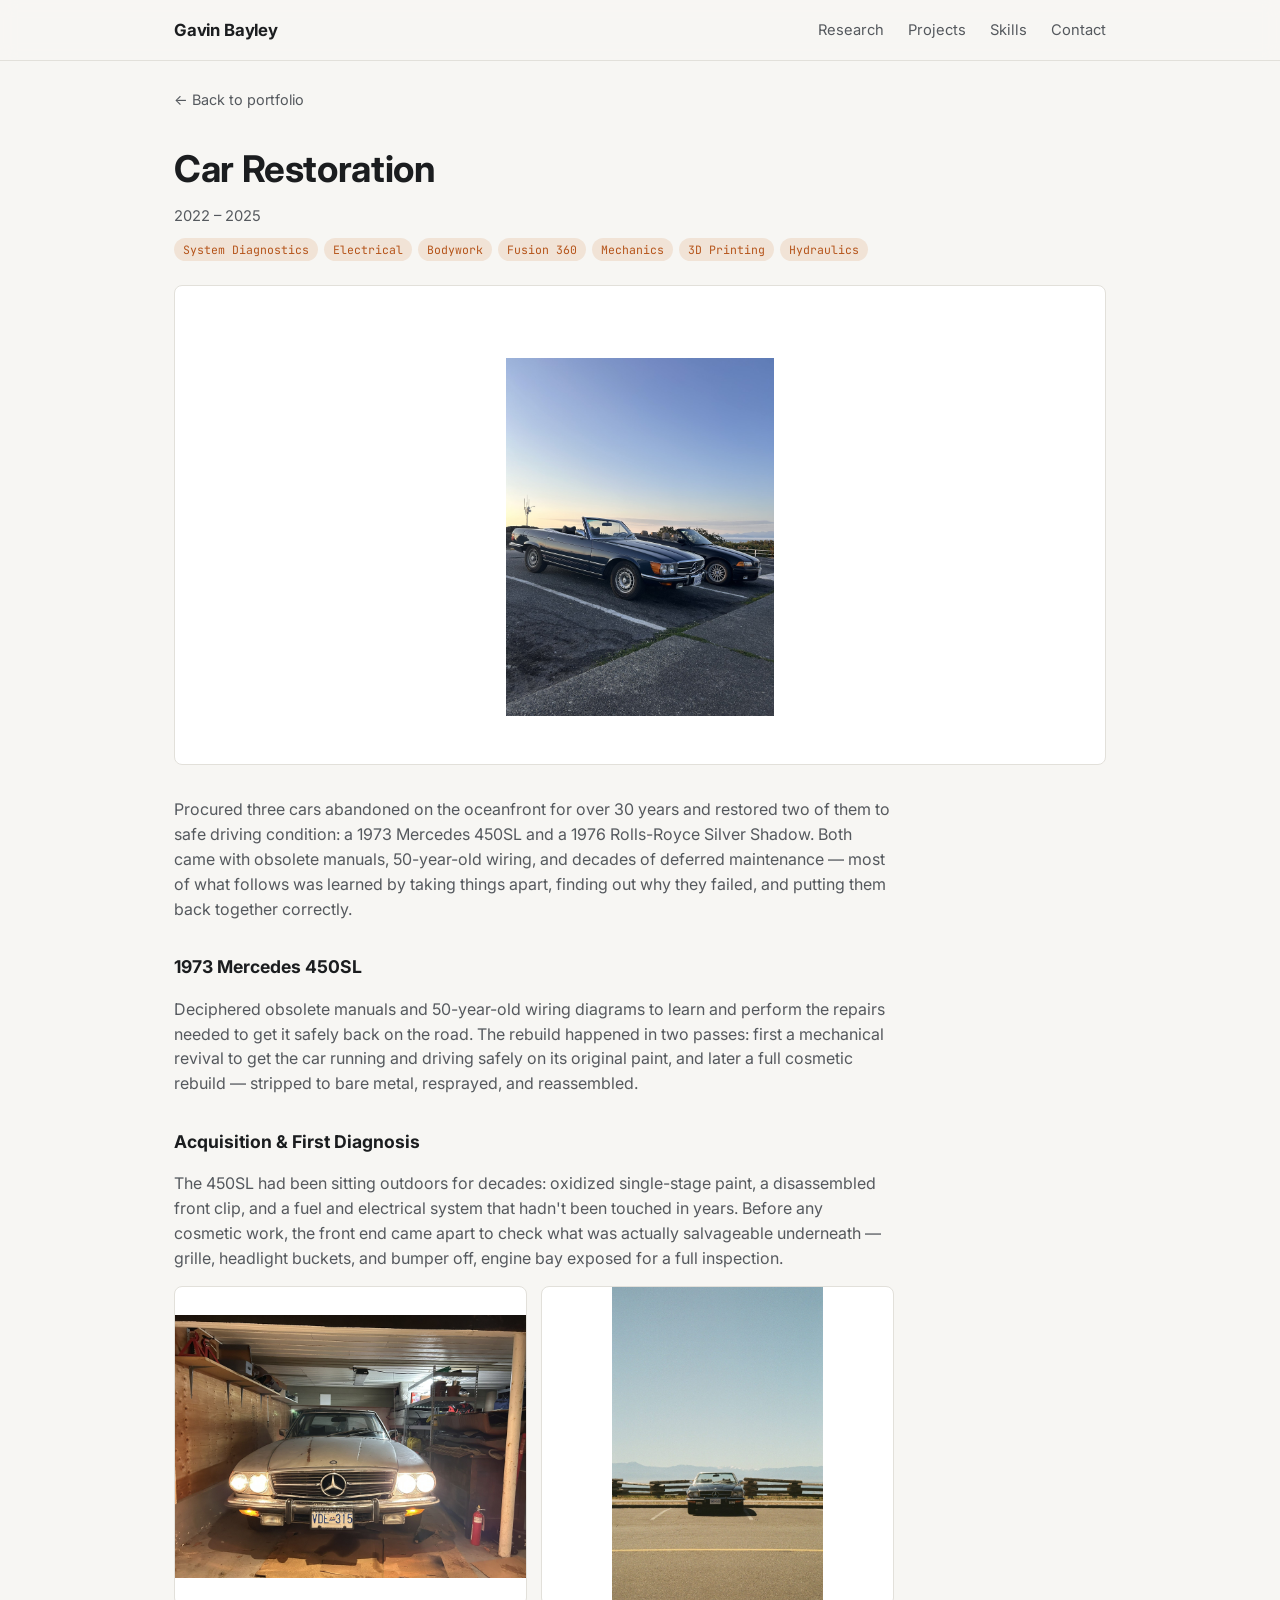
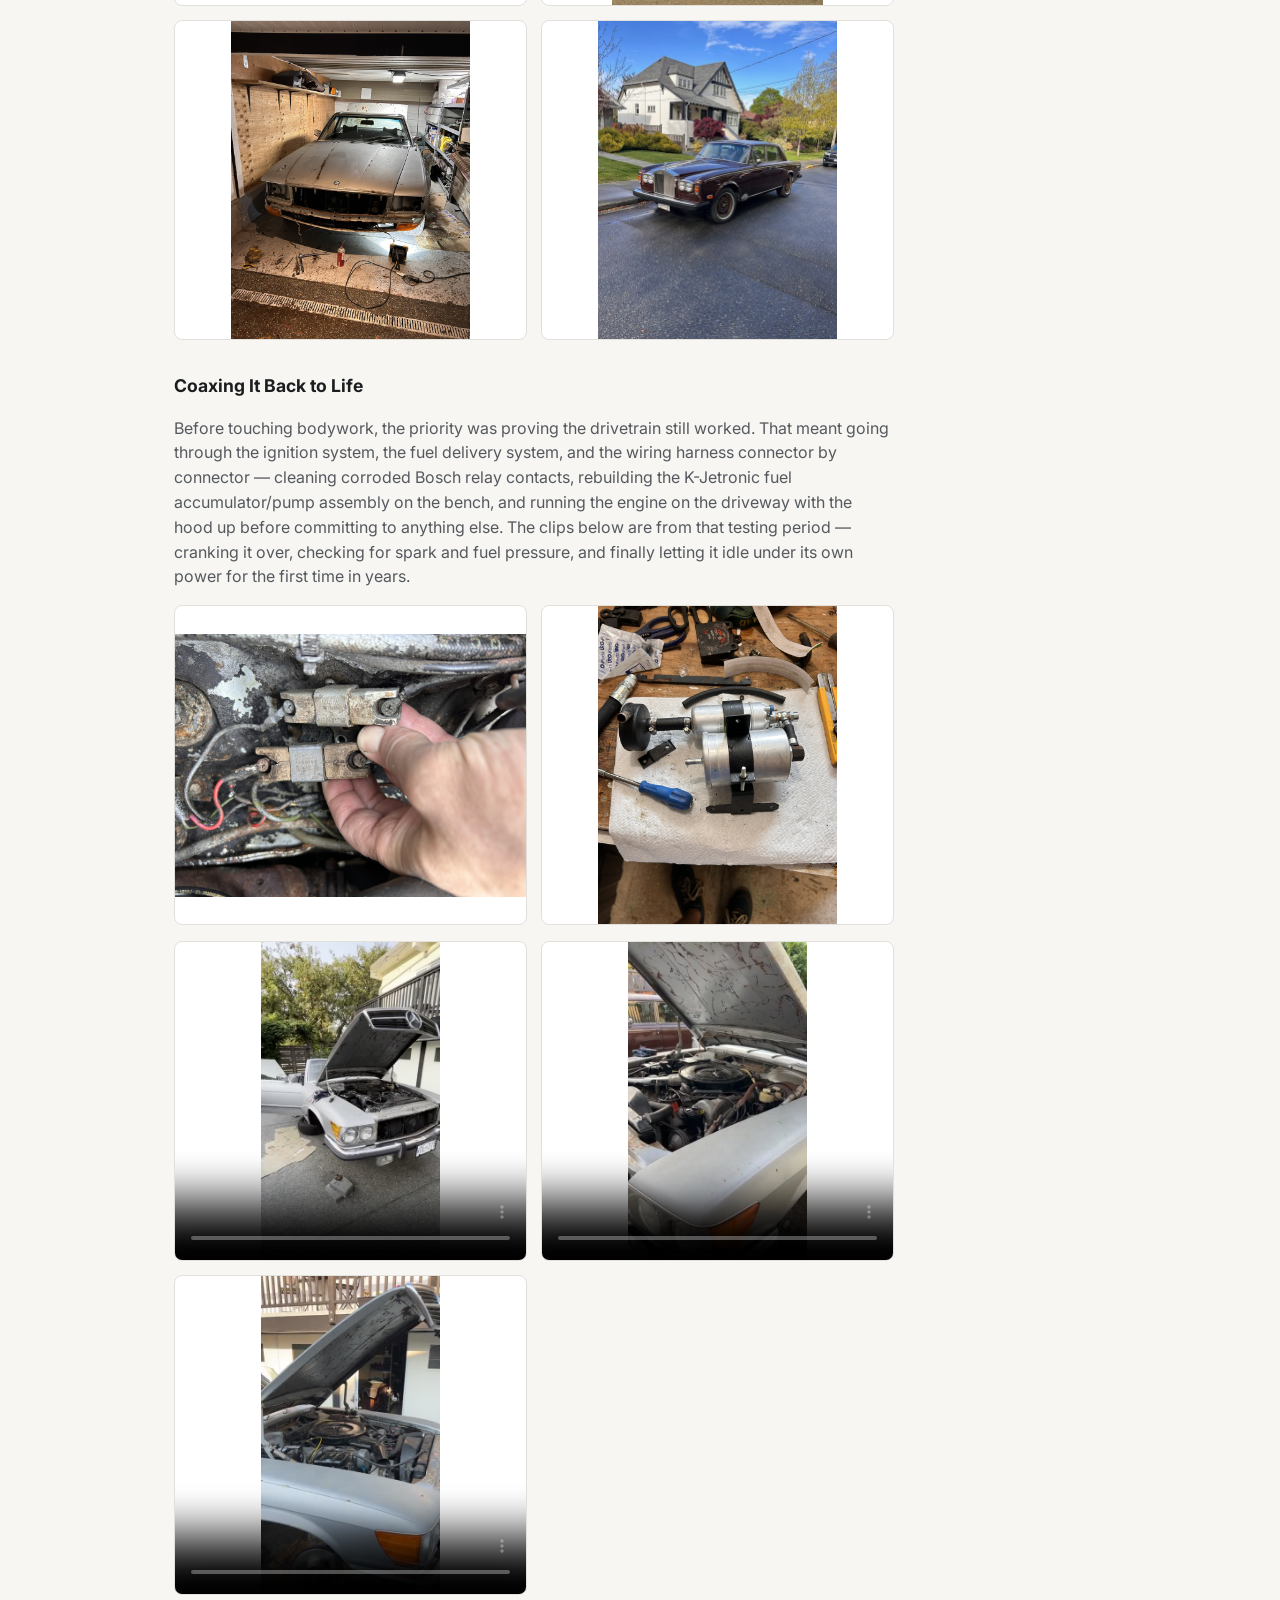
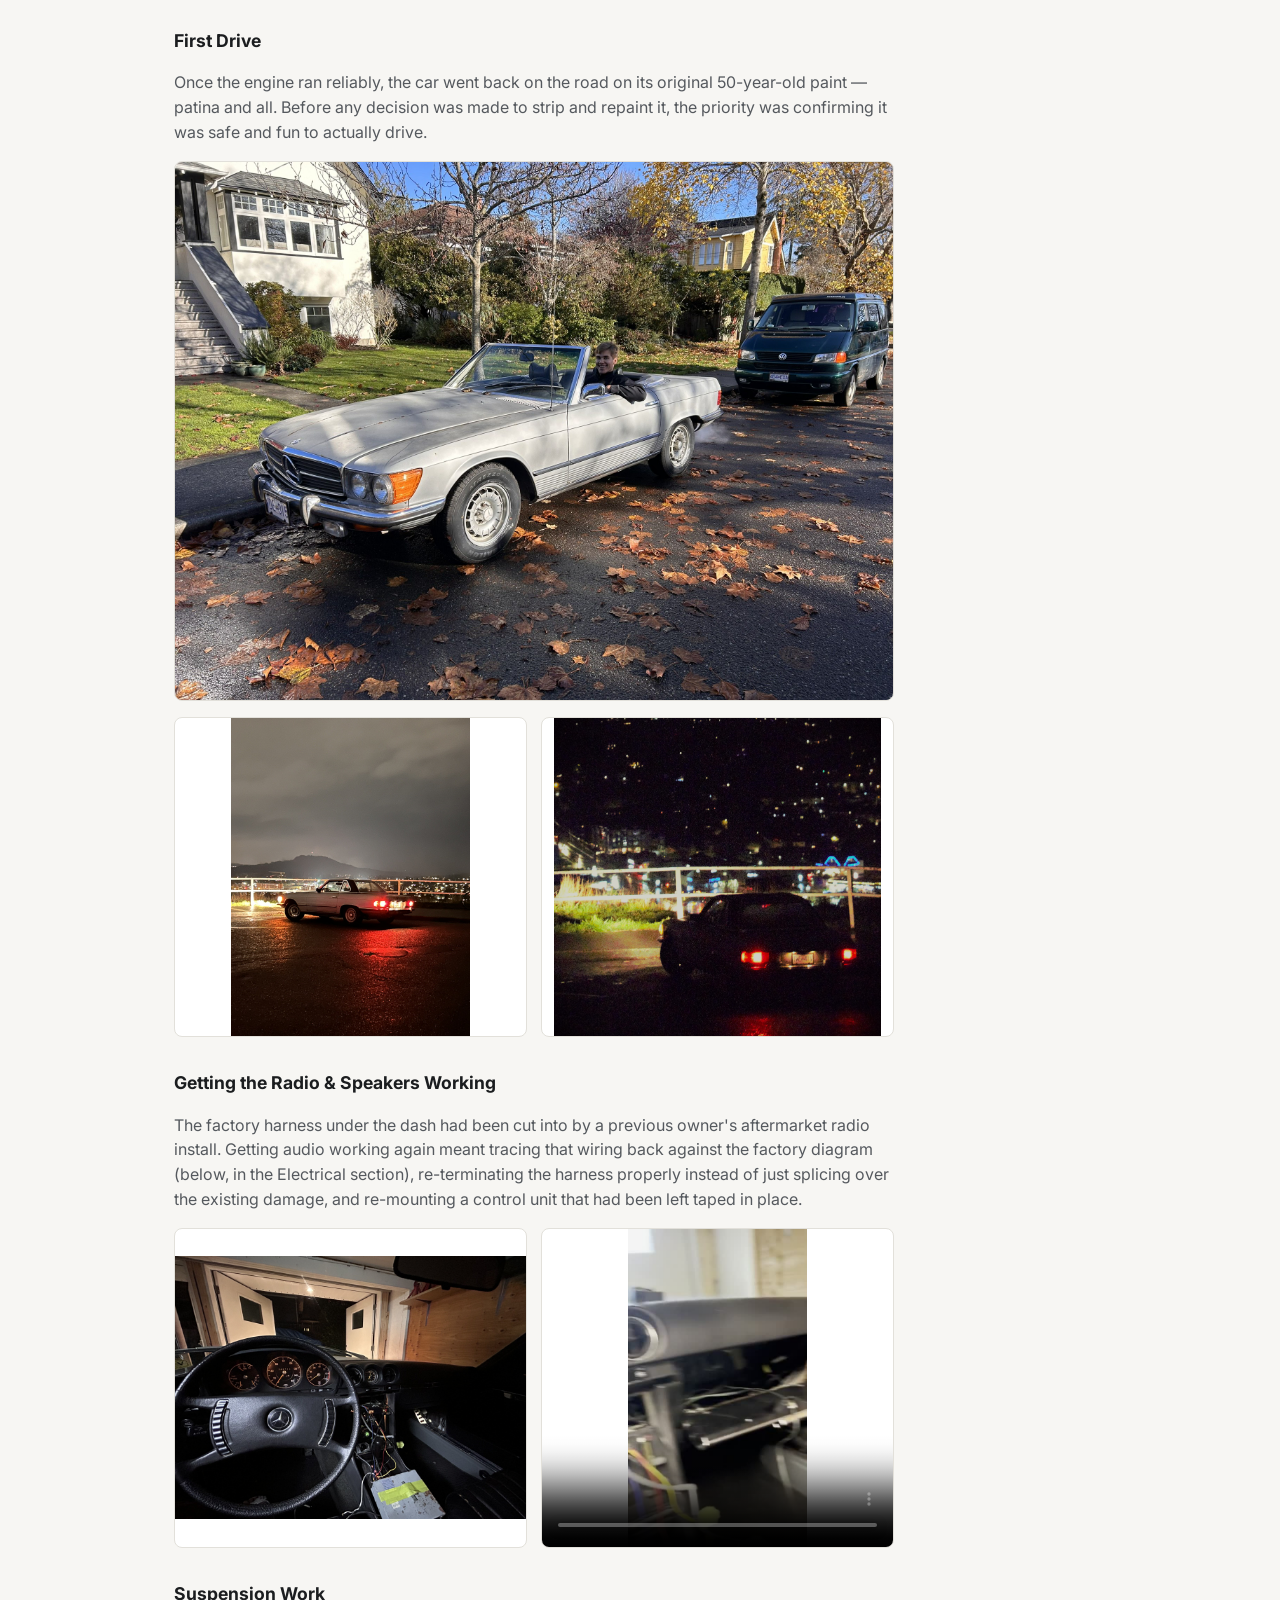
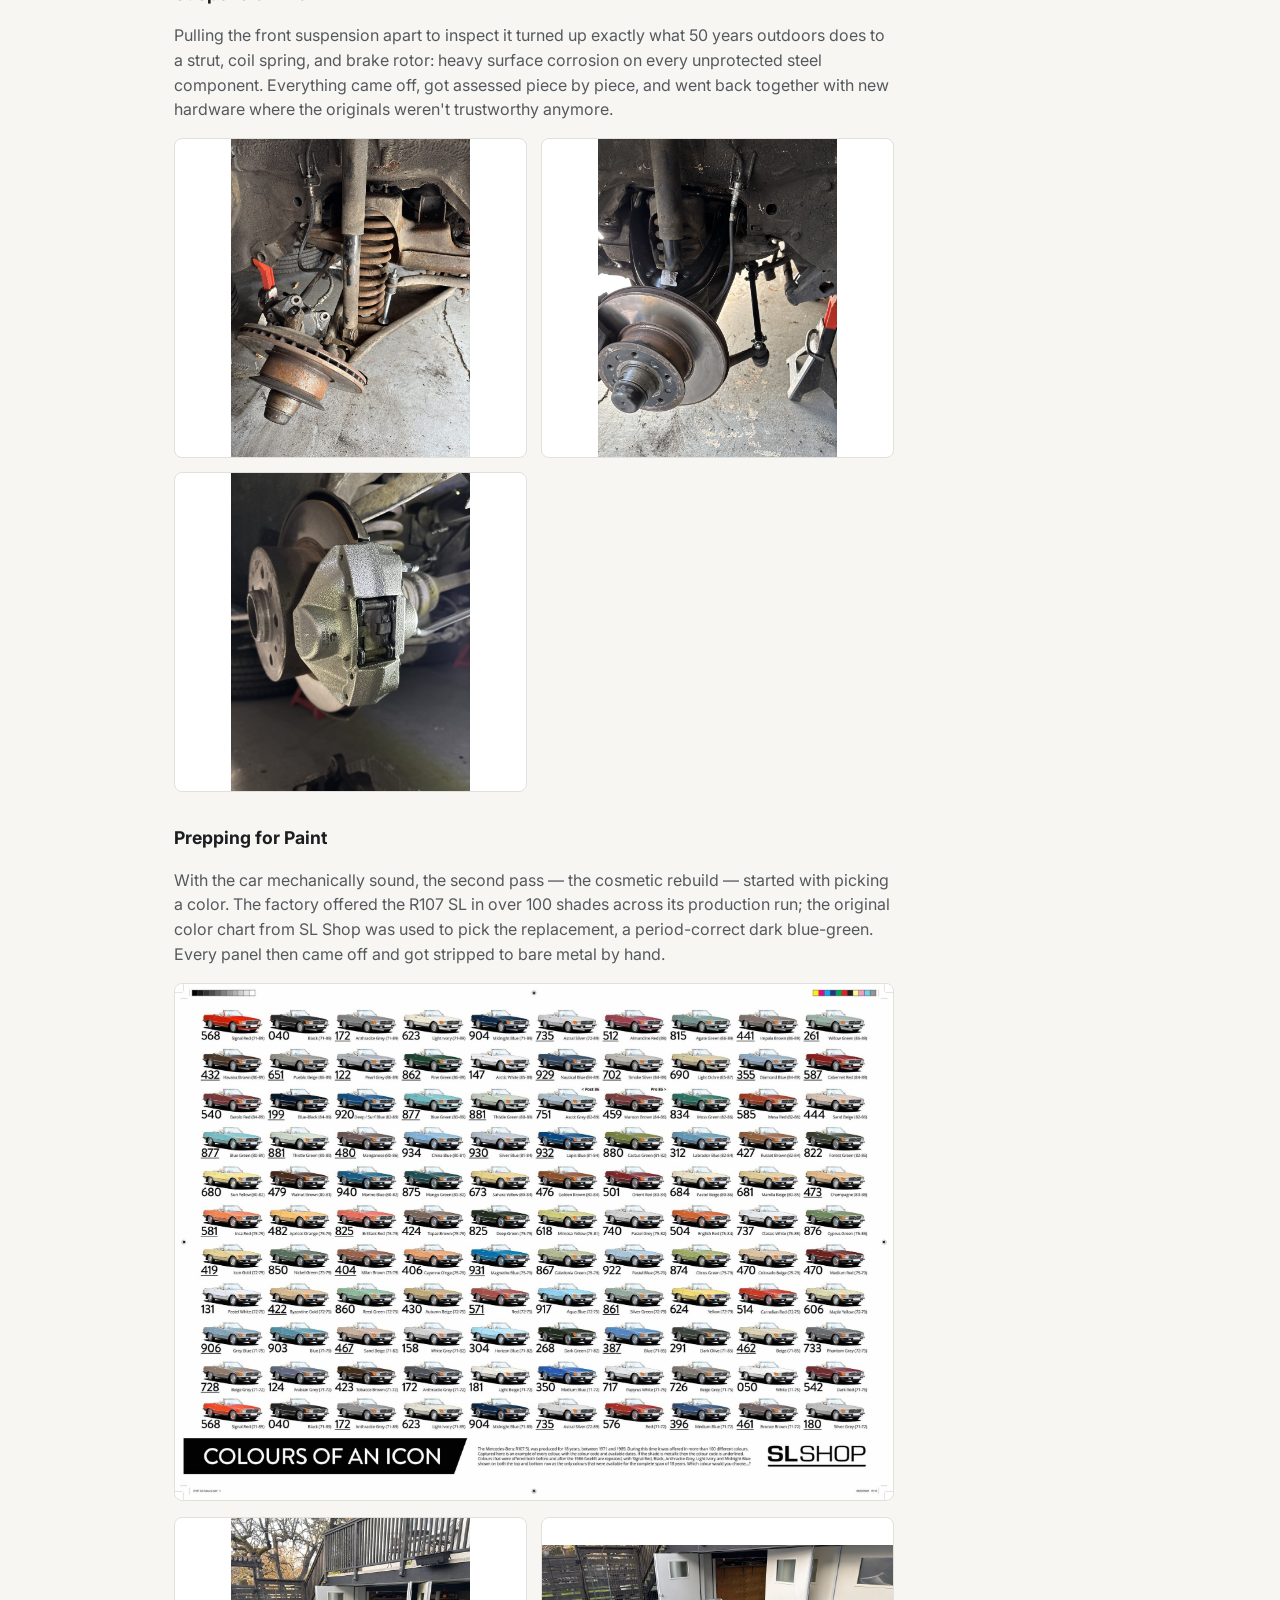
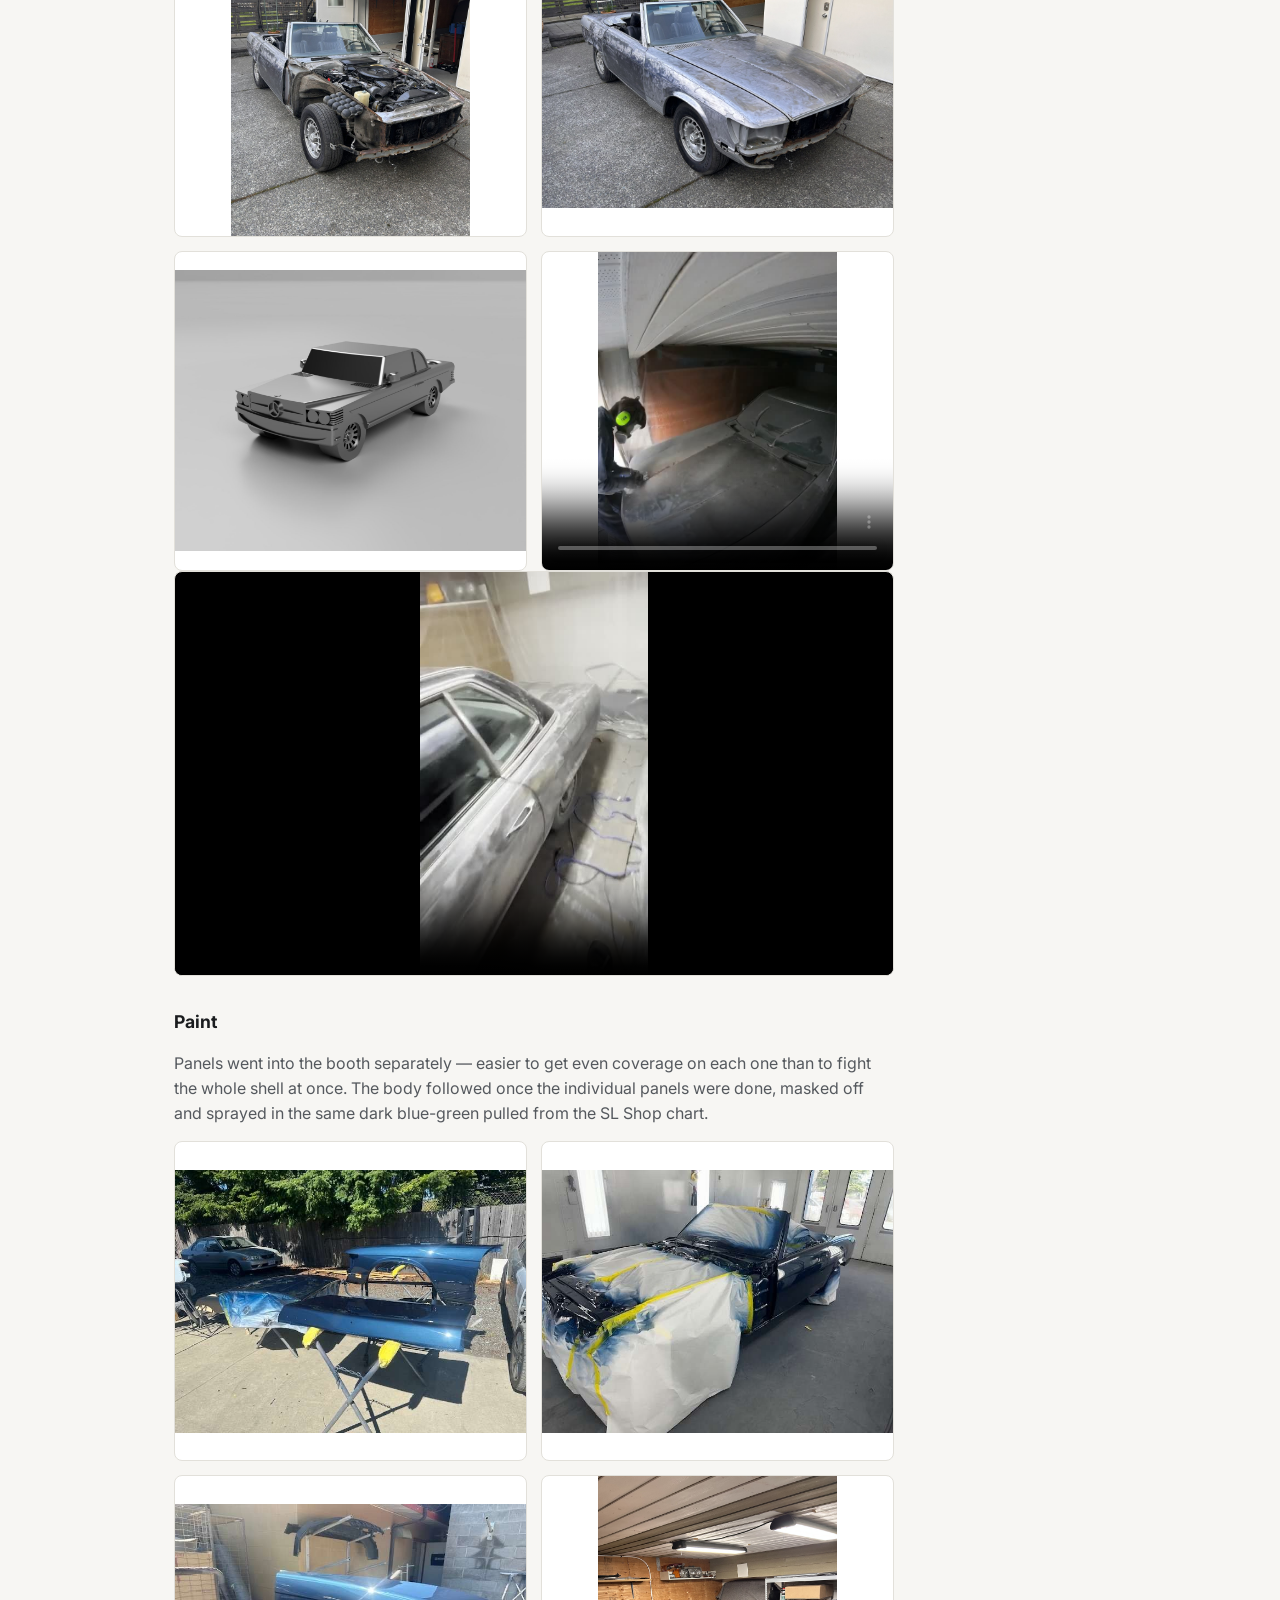
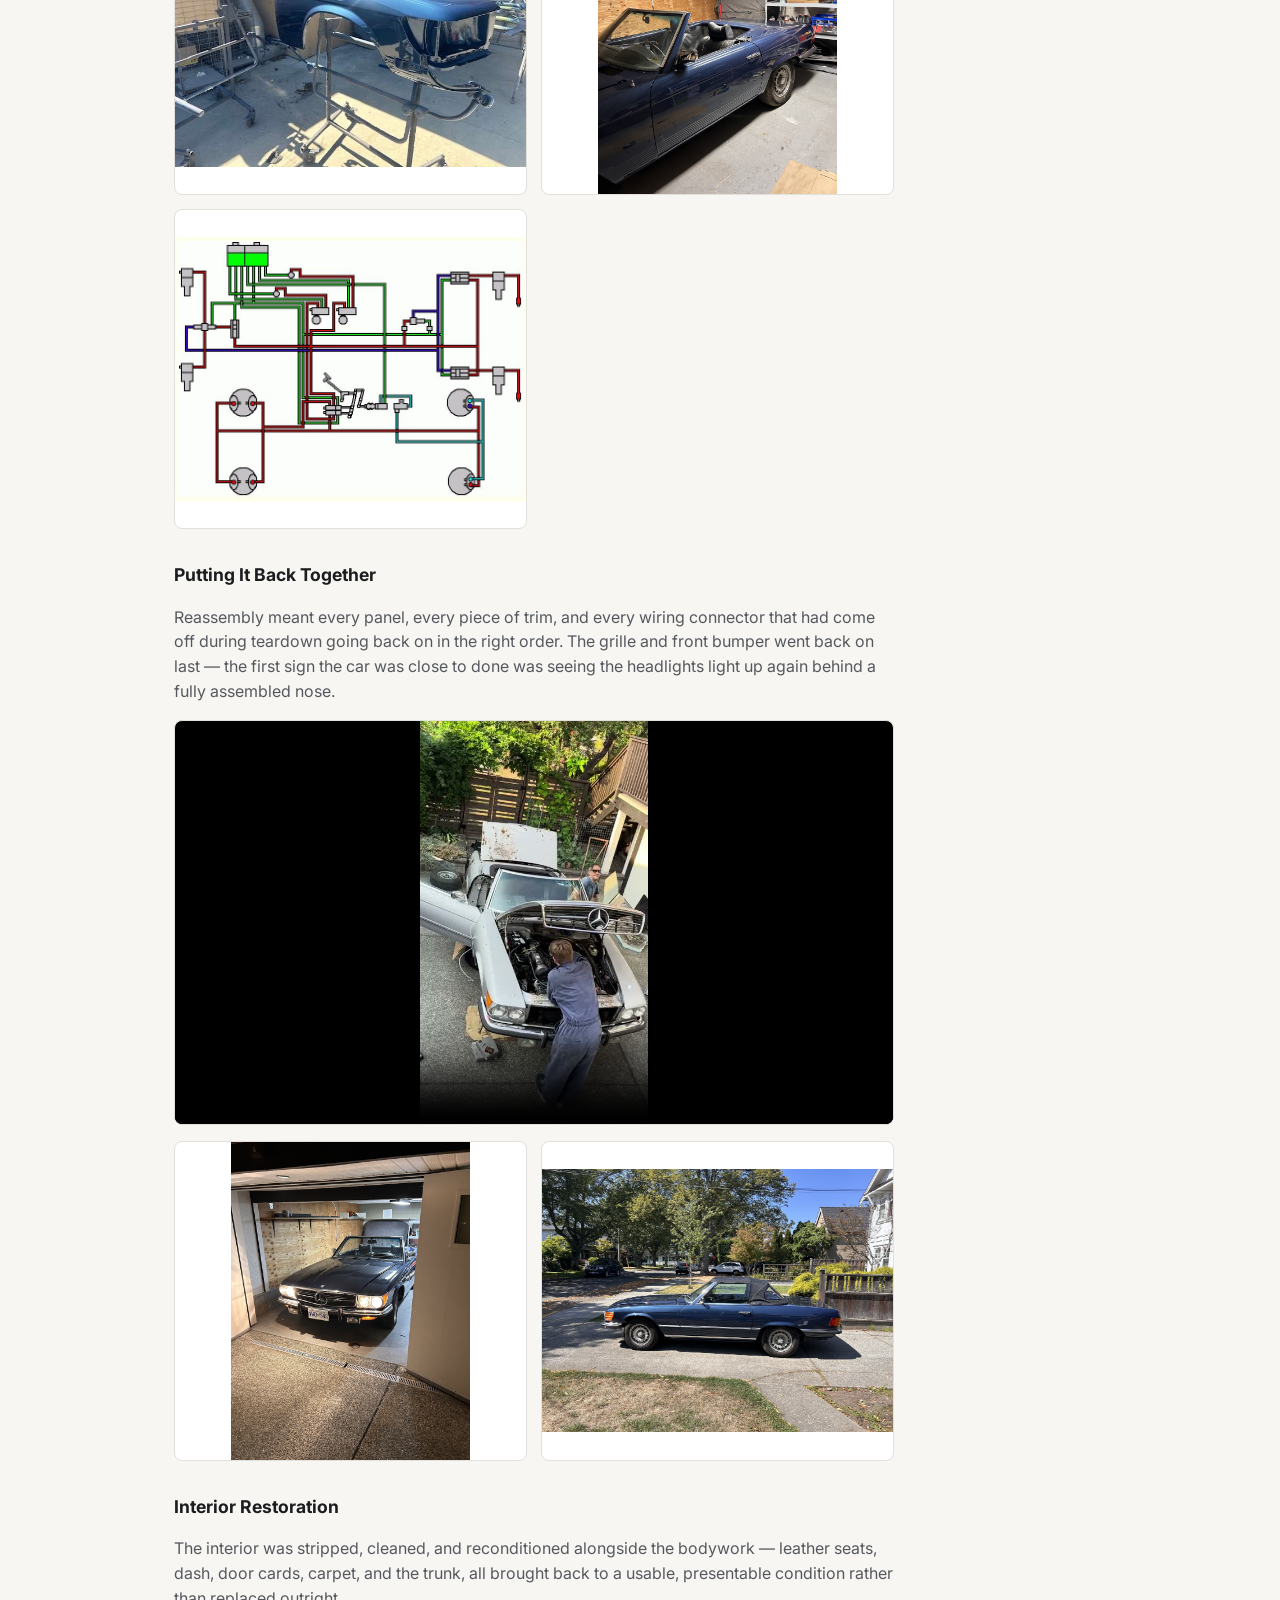
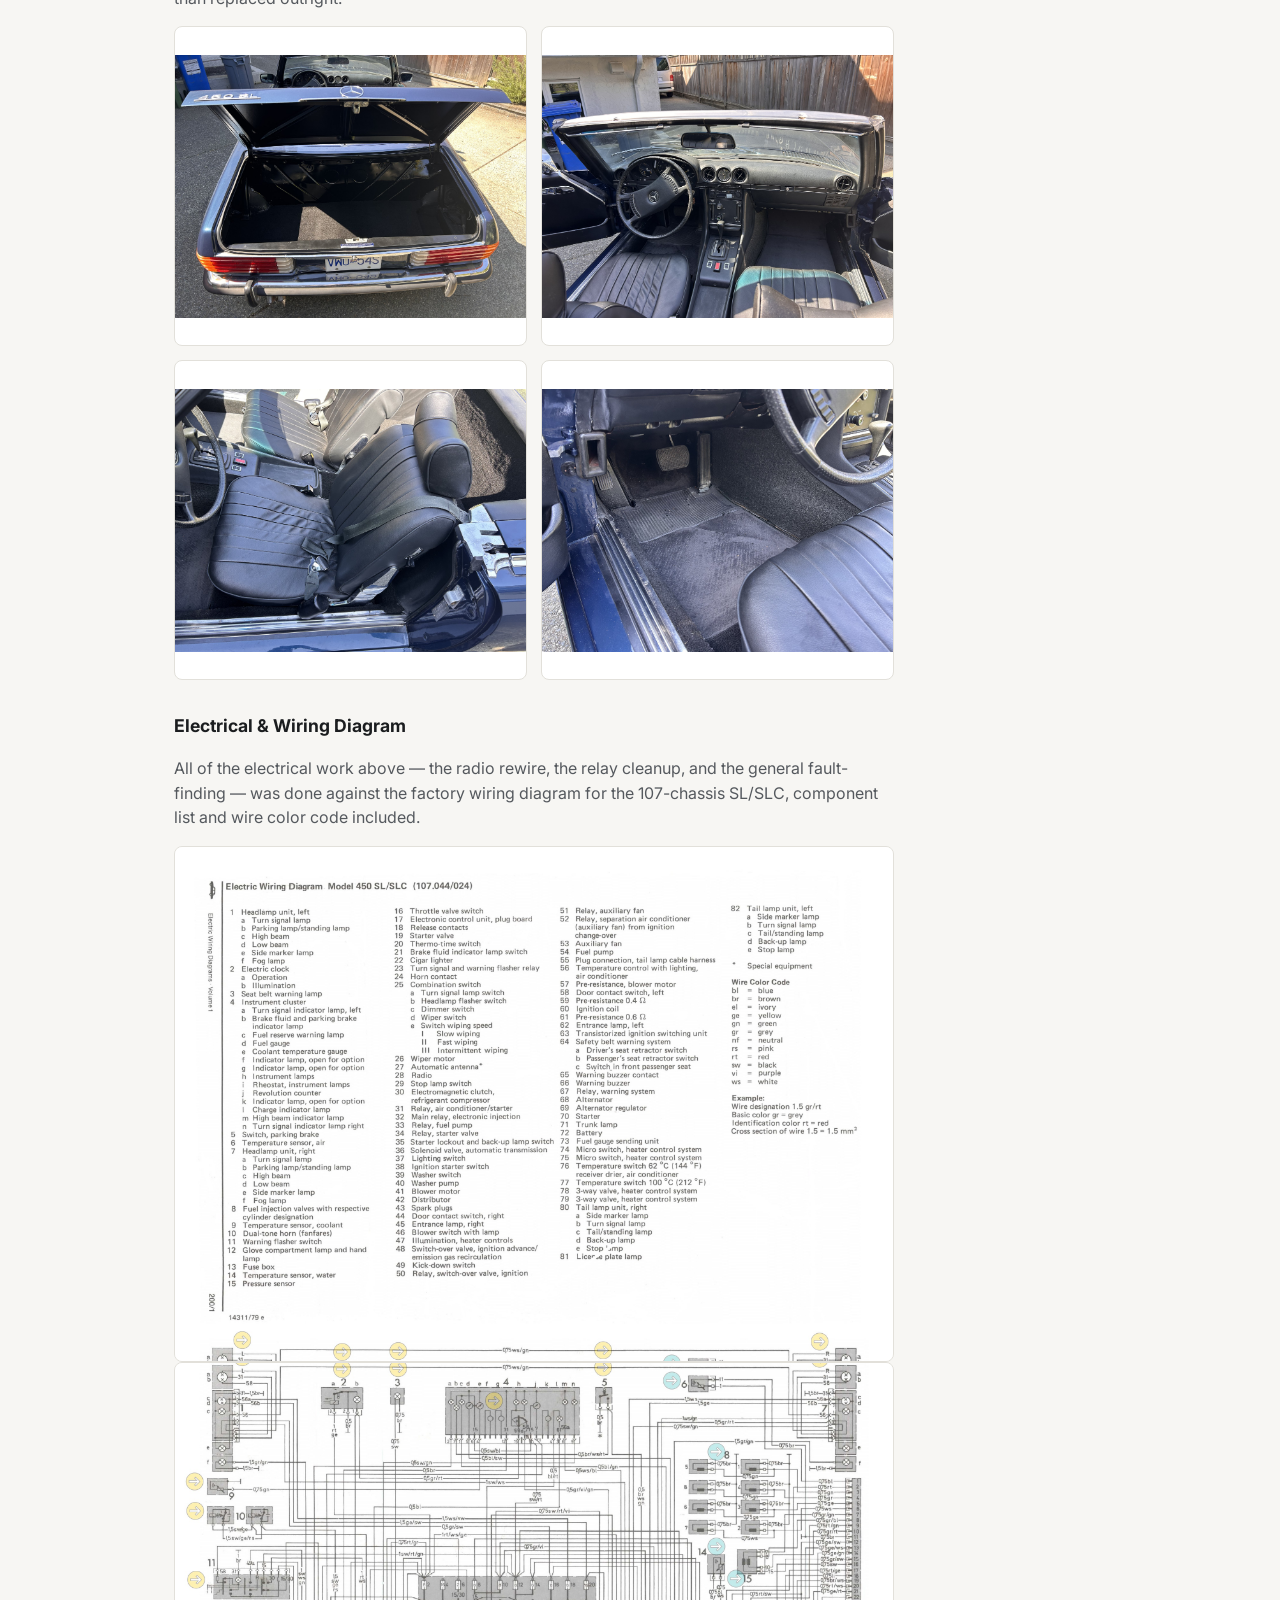
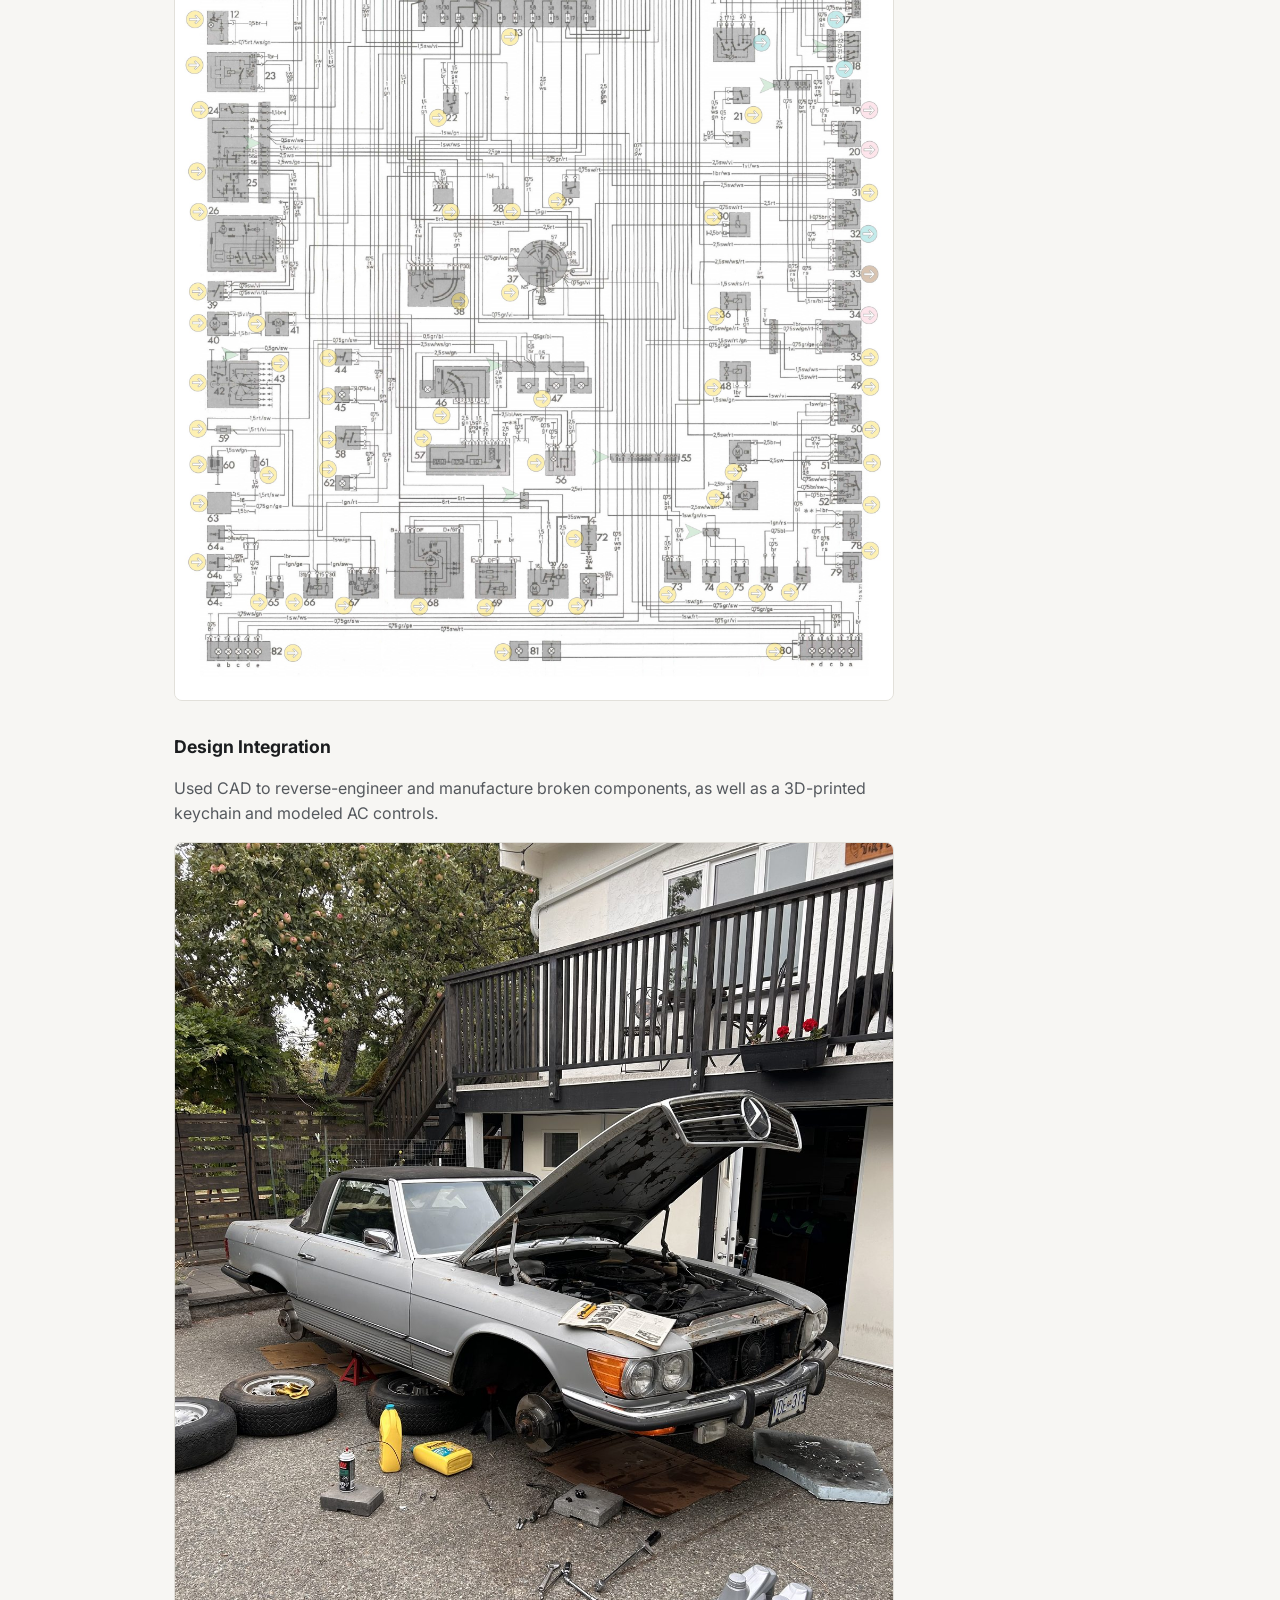
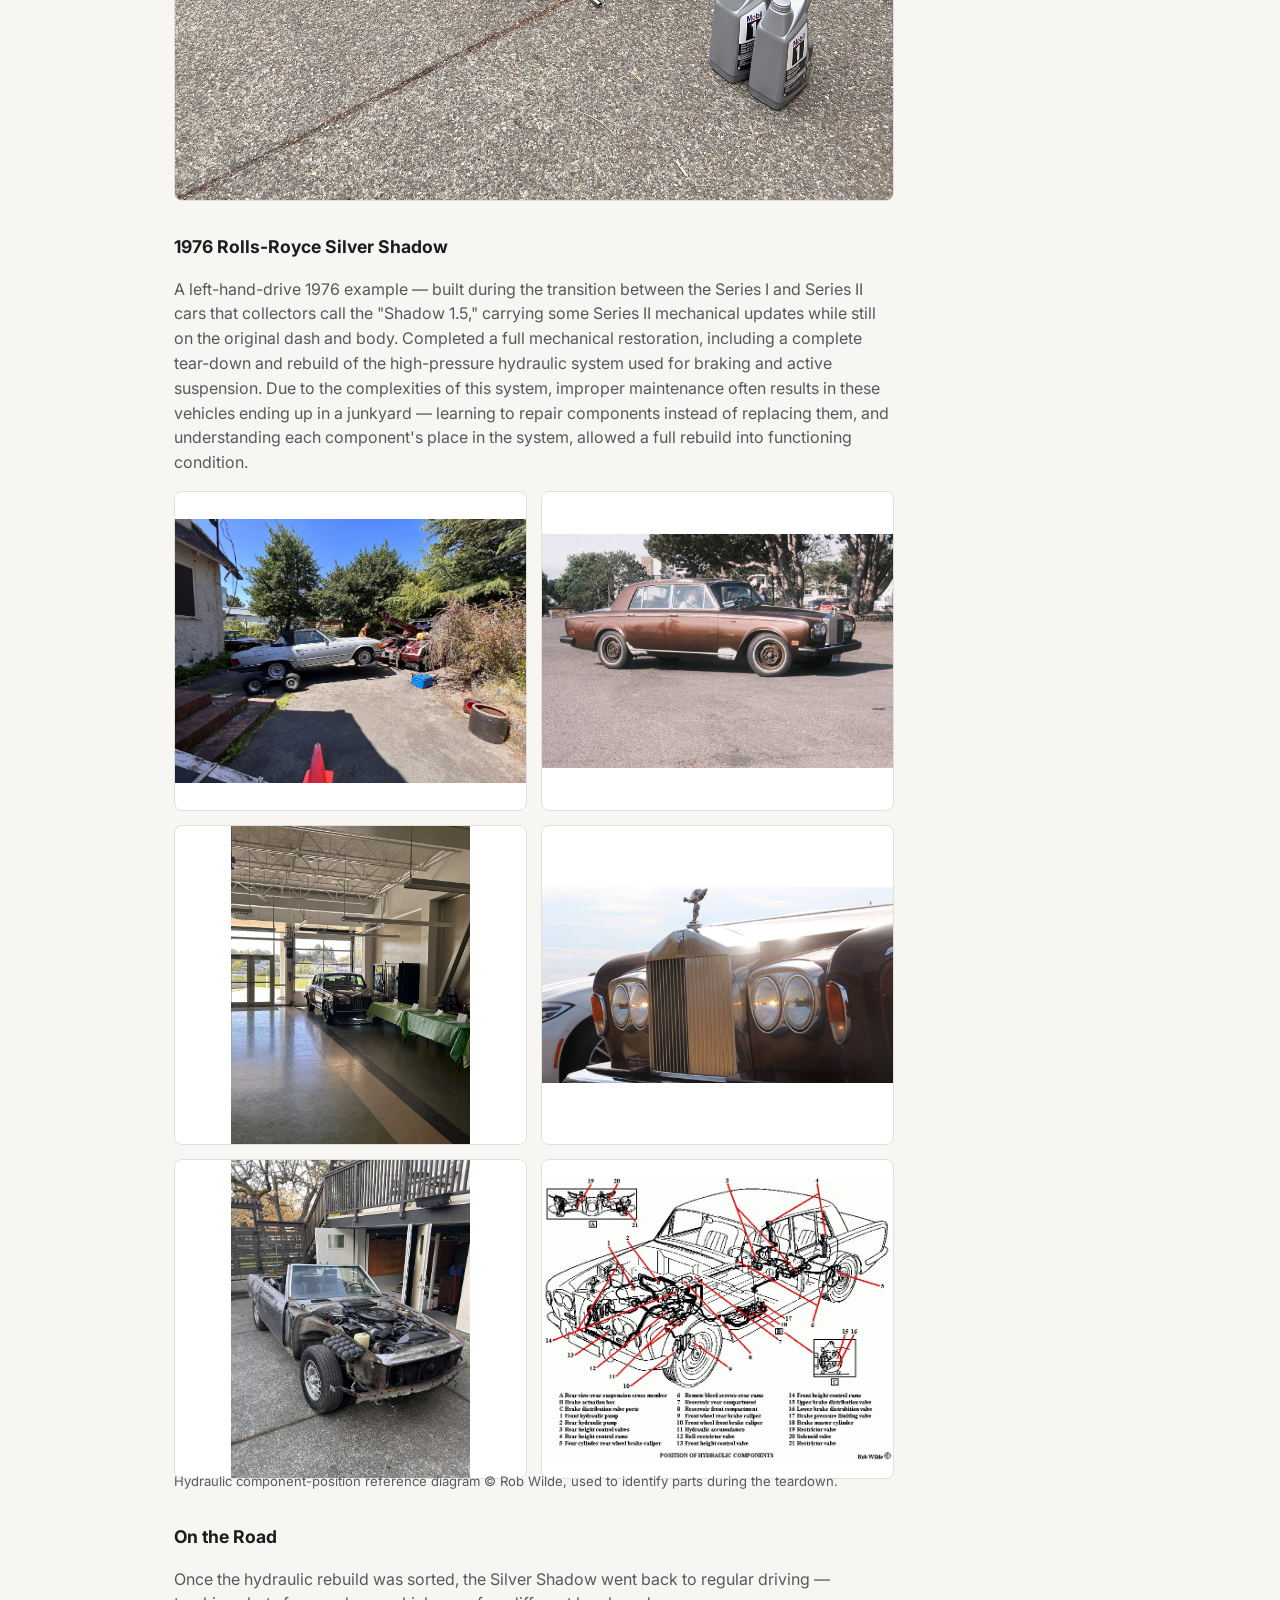
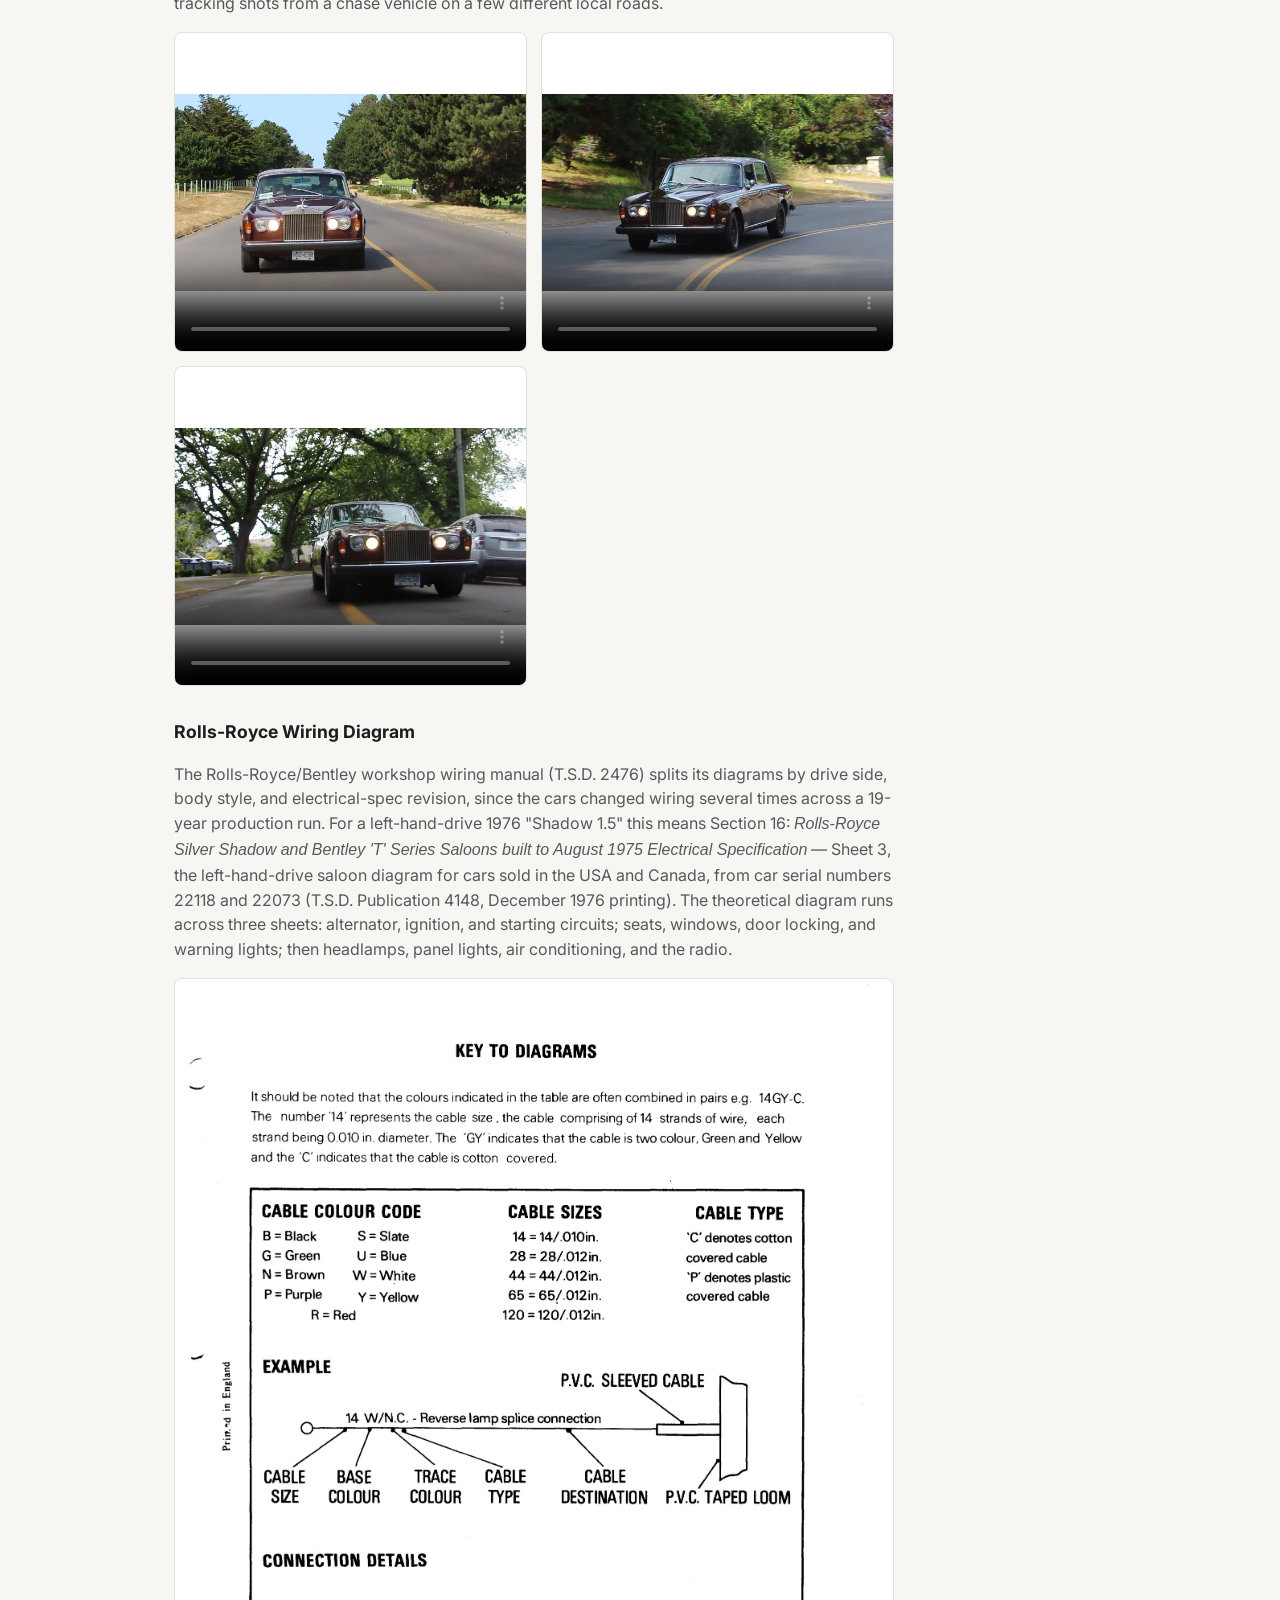
==== commit 3bbd6a39: "Add real Rolls-Royce photos, driving video, and the correct factory wiring diagram Expand the Rolls-" ====
--- a/projects/car-restoration.html
+++ b/projects/car-restoration.html
@@ -215,17 +215,61 @@
 
     <h3>1976 Rolls-Royce Silver Shadow</h3>
     <p>
-      Completed a full mechanical restoration, including a complete tear-down and rebuild of the
-      high-pressure hydraulic system used for braking and active suspension. Due to the
-      complexities of this system, improper maintenance often results in these vehicles ending up
-      in a junkyard — learning to repair components instead of replacing them, and understanding
-      each component's place in the system, allowed a full rebuild into functioning condition.
-      A more detailed, photo-by-photo write-up of this build is in progress.
+      A left-hand-drive 1976 example — built during the transition between the Series I and
+      Series II cars that collectors call the "Shadow 1.5," carrying some Series II mechanical
+      updates while still on the original dash and body. Completed a full mechanical restoration,
+      including a complete tear-down and rebuild of the high-pressure hydraulic system used for
+      braking and active suspension. Due to the complexities of this system, improper maintenance
+      often results in these vehicles ending up in a junkyard — learning to repair components
+      instead of replacing them, and understanding each component's place in the system, allowed a
+      full rebuild into functioning condition.
     </p>
     <div class="gallery">
       <img class="photo" src="../images/car-restoration/03.jpg" alt="Restored 1976 Rolls-Royce Silver Shadow parked on a residential street">
+      <img class="photo" src="../images/car-restoration/rolls/01.jpg" alt="The Rolls-Royce mid-restoration, driving on steel wheels without trim rings">
+      <img class="photo" src="../images/car-restoration/rolls/02.jpg" alt="The finished Rolls-Royce on display indoors at a car show">
+      <img class="photo" src="../images/car-restoration/rolls/03.jpg" alt="Close-up of the Spirit of Ecstasy hood ornament and grille">
       <img class="photo" src="../images/car-restoration/05.jpg" alt="Color-coded schematic of the Rolls-Royce high-pressure hydraulic braking and suspension system">
-    </div>
+      <img class="photo" src="../images/car-restoration/rolls/08.jpg" alt="Cutaway diagram labeling every hydraulic component: pumps, height control valves and rams, accumulators, and brake distribution valves">
+    </div>
+    <p style="font-size: 0.82rem; color: var(--text-dim); margin-top: -8px;">
+      Hydraulic component-position reference diagram © Rob Wilde, used to identify parts during
+      the teardown.
+    </p>
+
+    <h3>On the Road</h3>
+    <p>
+      Once the hydraulic rebuild was sorted, the Silver Shadow went back to regular driving —
+      tracking shots from a chase vehicle on a few different local roads.
+    </p>
+    <div class="gallery">
+      <video class="photo" controls preload="metadata" poster="../images/car-restoration/rolls/v-drive1-poster.jpg">
+        <source src="../images/car-restoration/rolls/v-drive1.mp4" type="video/mp4">
+      </video>
+      <video class="photo" controls preload="metadata" poster="../images/car-restoration/rolls/v-drive2-poster.jpg">
+        <source src="../images/car-restoration/rolls/v-drive2.mp4" type="video/mp4">
+      </video>
+      <video class="photo" controls preload="metadata" poster="../images/car-restoration/rolls/v-drive3-poster.jpg">
+        <source src="../images/car-restoration/rolls/v-drive3.mp4" type="video/mp4">
+      </video>
+    </div>
+
+    <h3>Rolls-Royce Wiring Diagram</h3>
+    <p>
+      The Rolls-Royce/Bentley workshop wiring manual (T.S.D. 2476) splits its diagrams by drive
+      side, body style, and electrical-spec revision, since the cars changed wiring several times
+      across a 19-year production run. For a left-hand-drive 1976 "Shadow 1.5" this means Section
+      16: <em>Rolls-Royce Silver Shadow and Bentley 'T' Series Saloons built to August 1975
+      Electrical Specification</em> — Sheet 3, the left-hand-drive saloon diagram for cars sold in
+      the USA and Canada, from car serial numbers 22118 and 22073 (T.S.D. Publication 4148,
+      December 1976 printing). The theoretical diagram runs across three sheets: alternator,
+      ignition, and starting circuits; seats, windows, door locking, and warning lights; then
+      headlamps, panel lights, air conditioning, and the radio.
+    </p>
+    <img class="photo" src="../images/car-restoration/rolls/04.jpg" alt="Key to diagrams: cable colour code, cable sizes, and connection details used throughout the Rolls-Royce wiring manual">
+    <img class="photo" src="../images/car-restoration/rolls/05.jpg" alt="Rolls-Royce Silver Shadow LHD wiring diagram sheet 3, part 1: alternator, ignition, starting, and interior lighting circuits">
+    <img class="photo" src="../images/car-restoration/rolls/06.jpg" alt="Rolls-Royce Silver Shadow LHD wiring diagram sheet 3, part 2: seats, window lifts, door locking, and warning lamp circuits">
+    <img class="photo" src="../images/car-restoration/rolls/07.jpg" alt="Rolls-Royce Silver Shadow LHD wiring diagram sheet 3, part 3: headlamps, panel lights, air conditioning, and stereo radio circuits">
 
     <h3>Glam Shots</h3>
     <p>
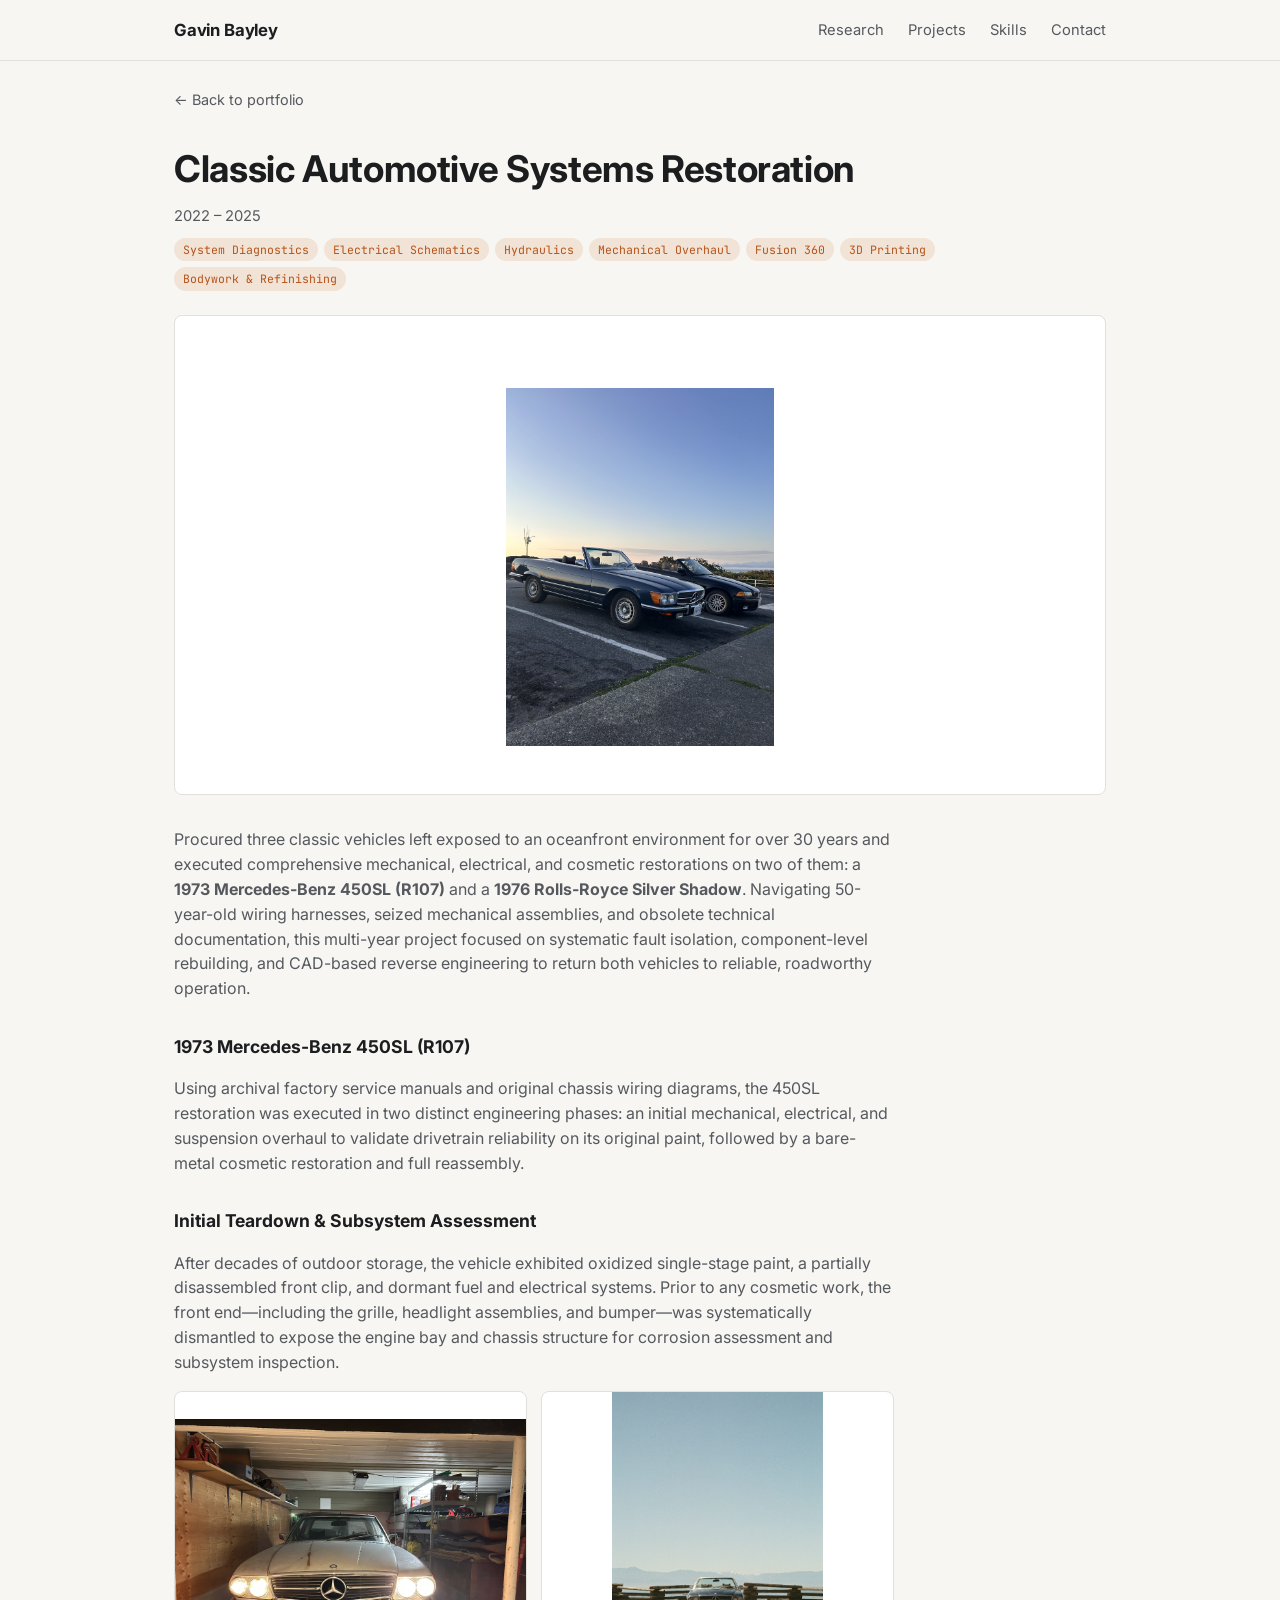
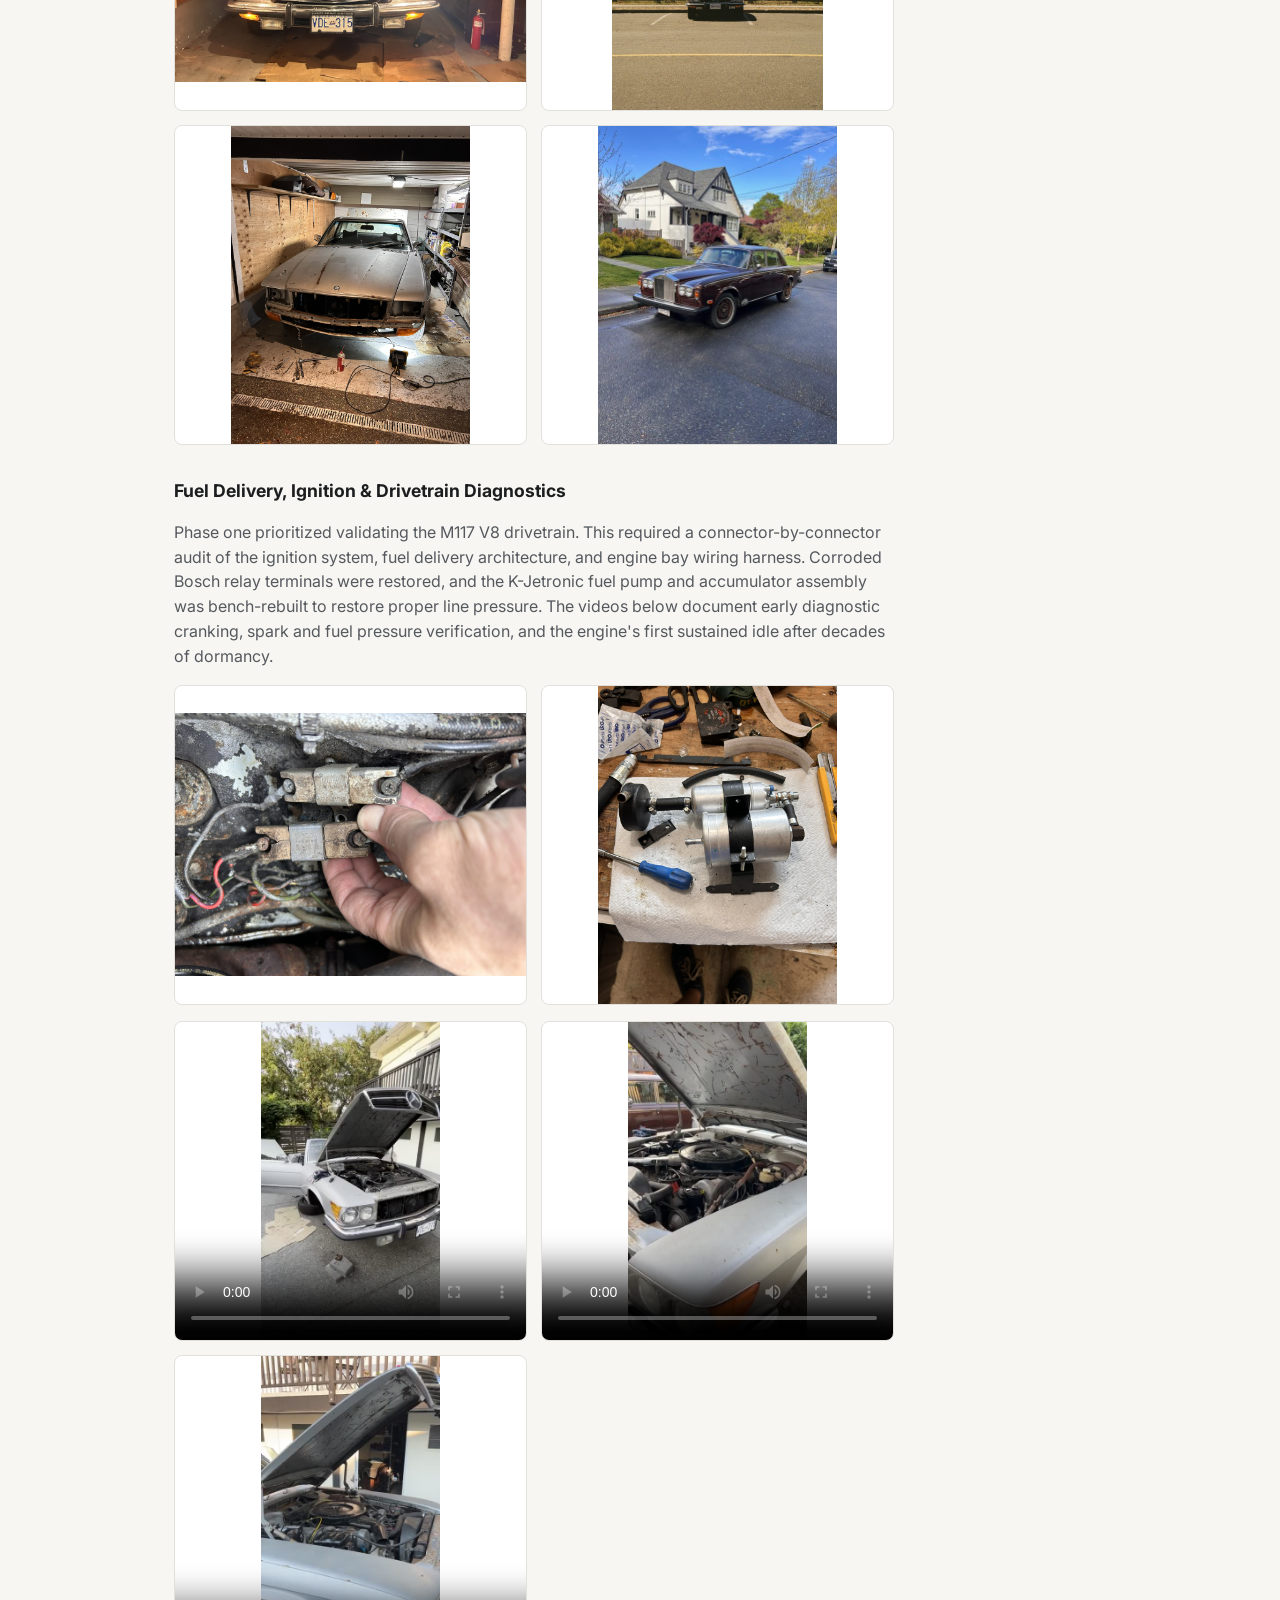
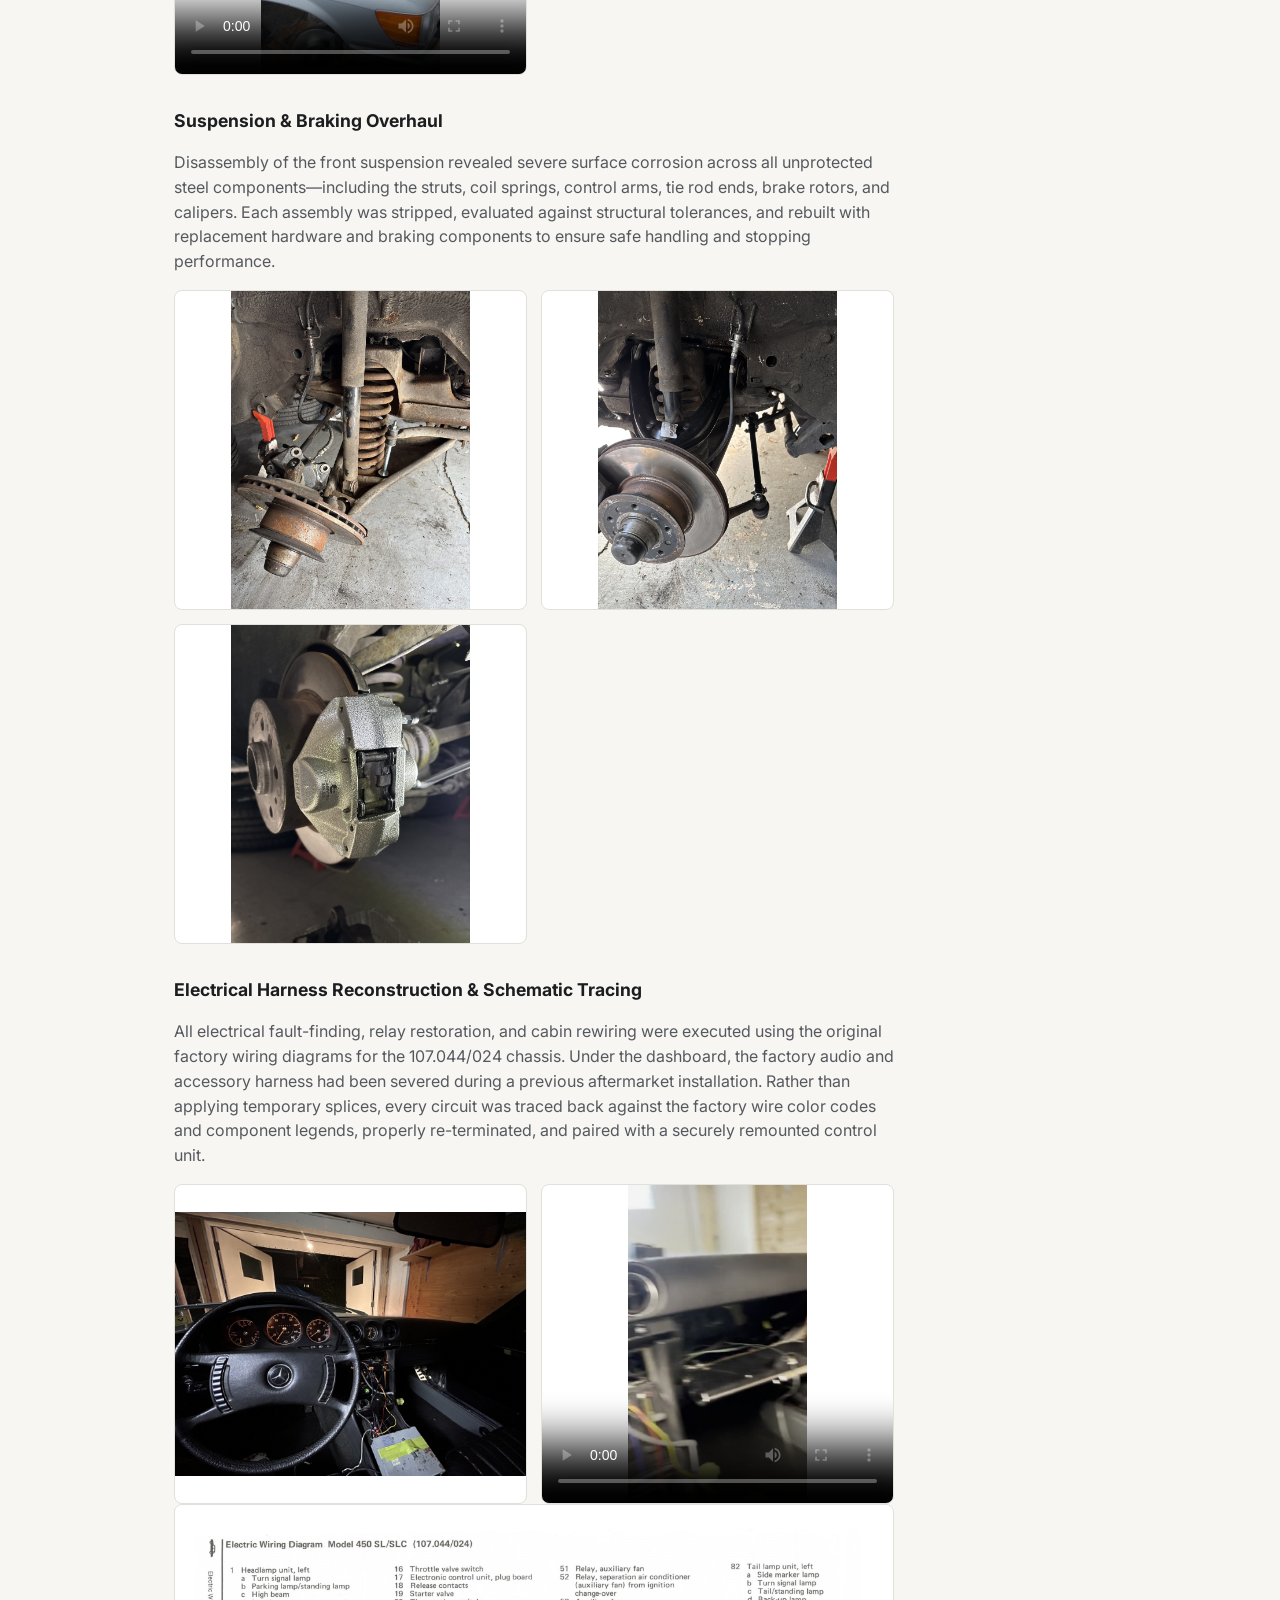
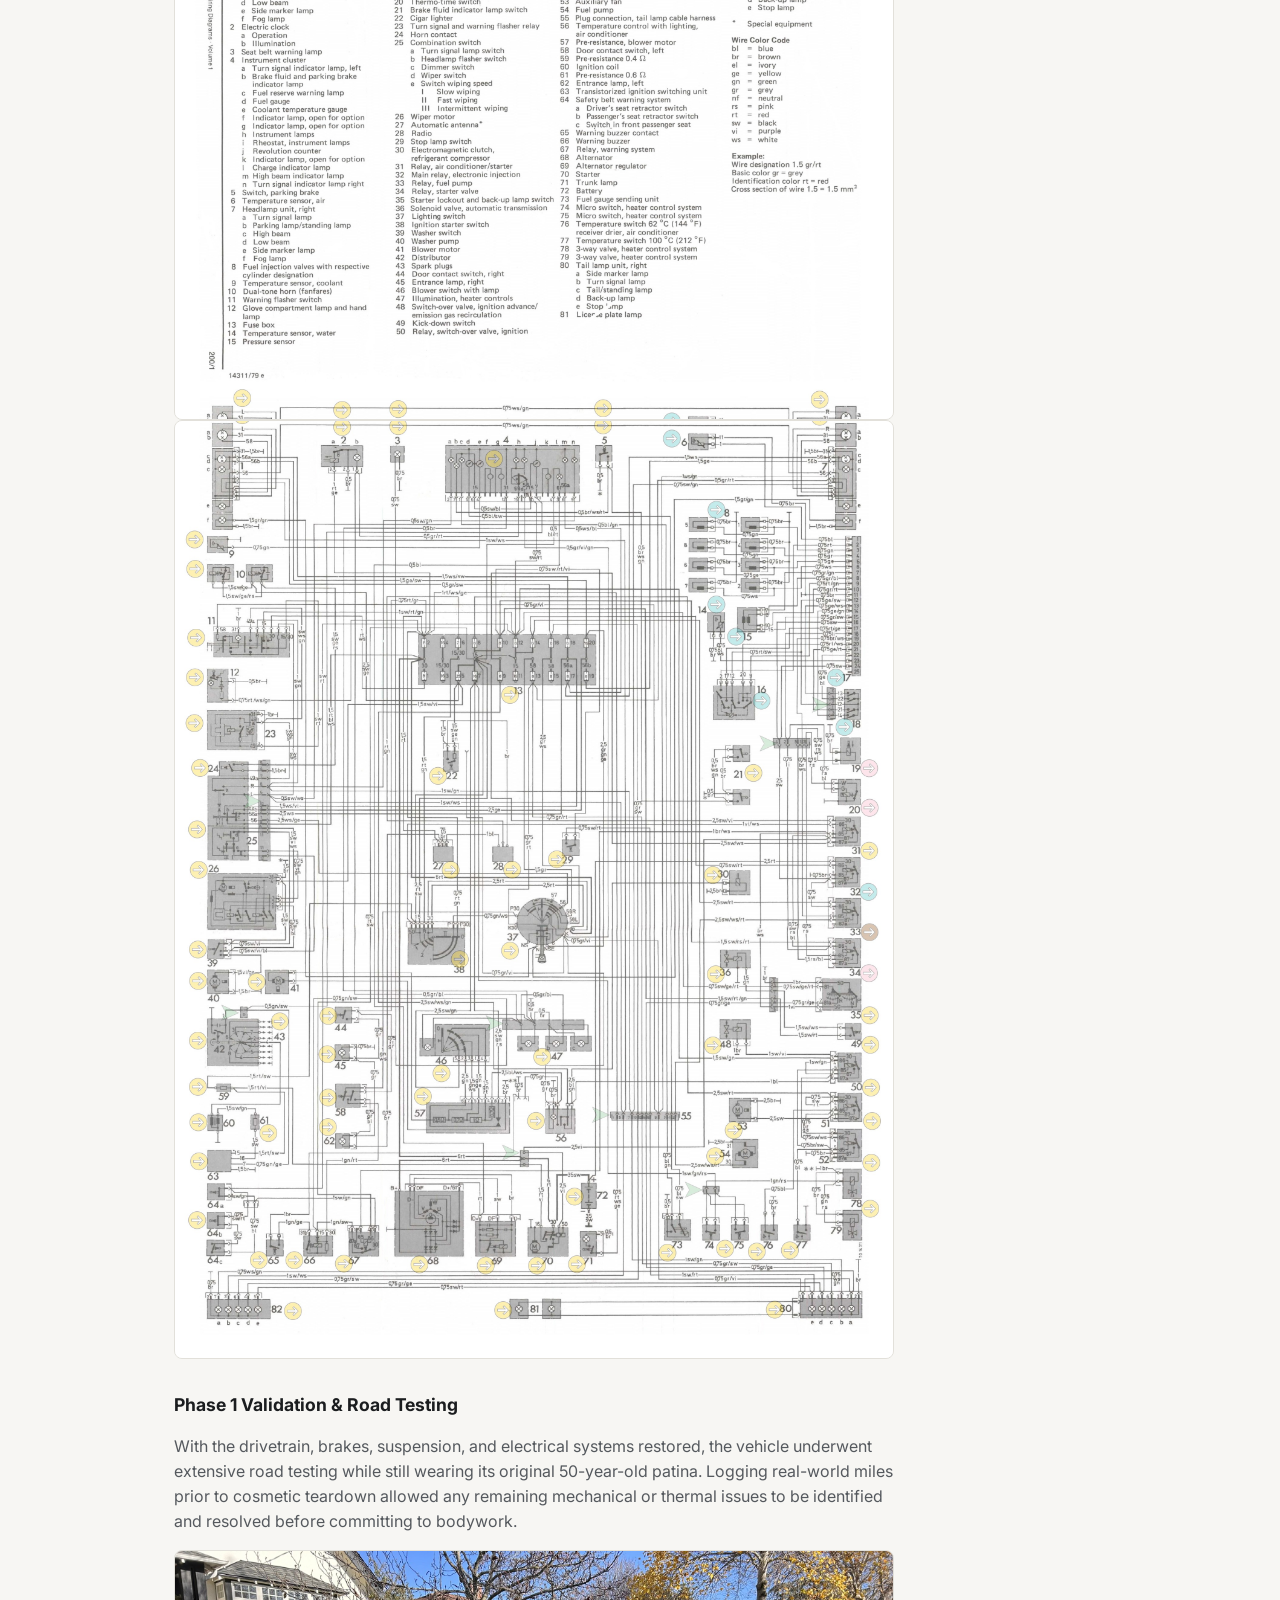
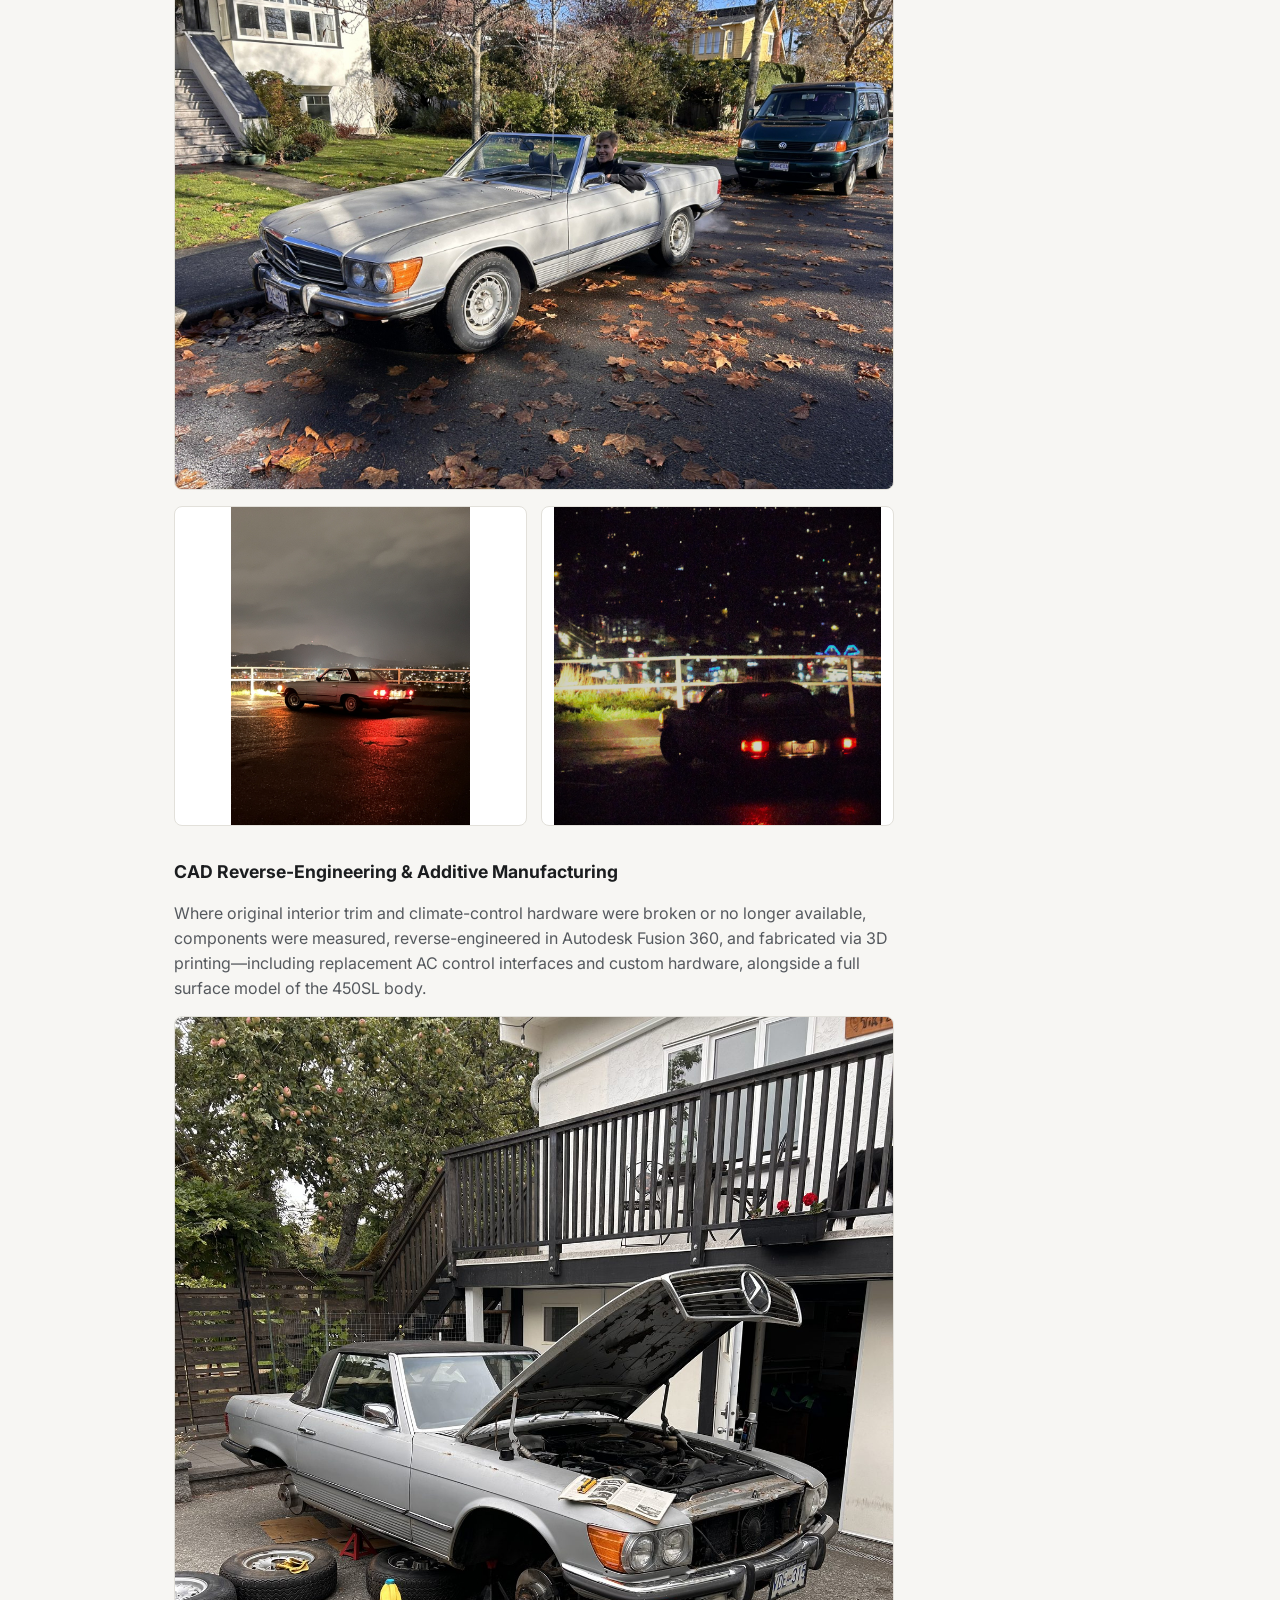
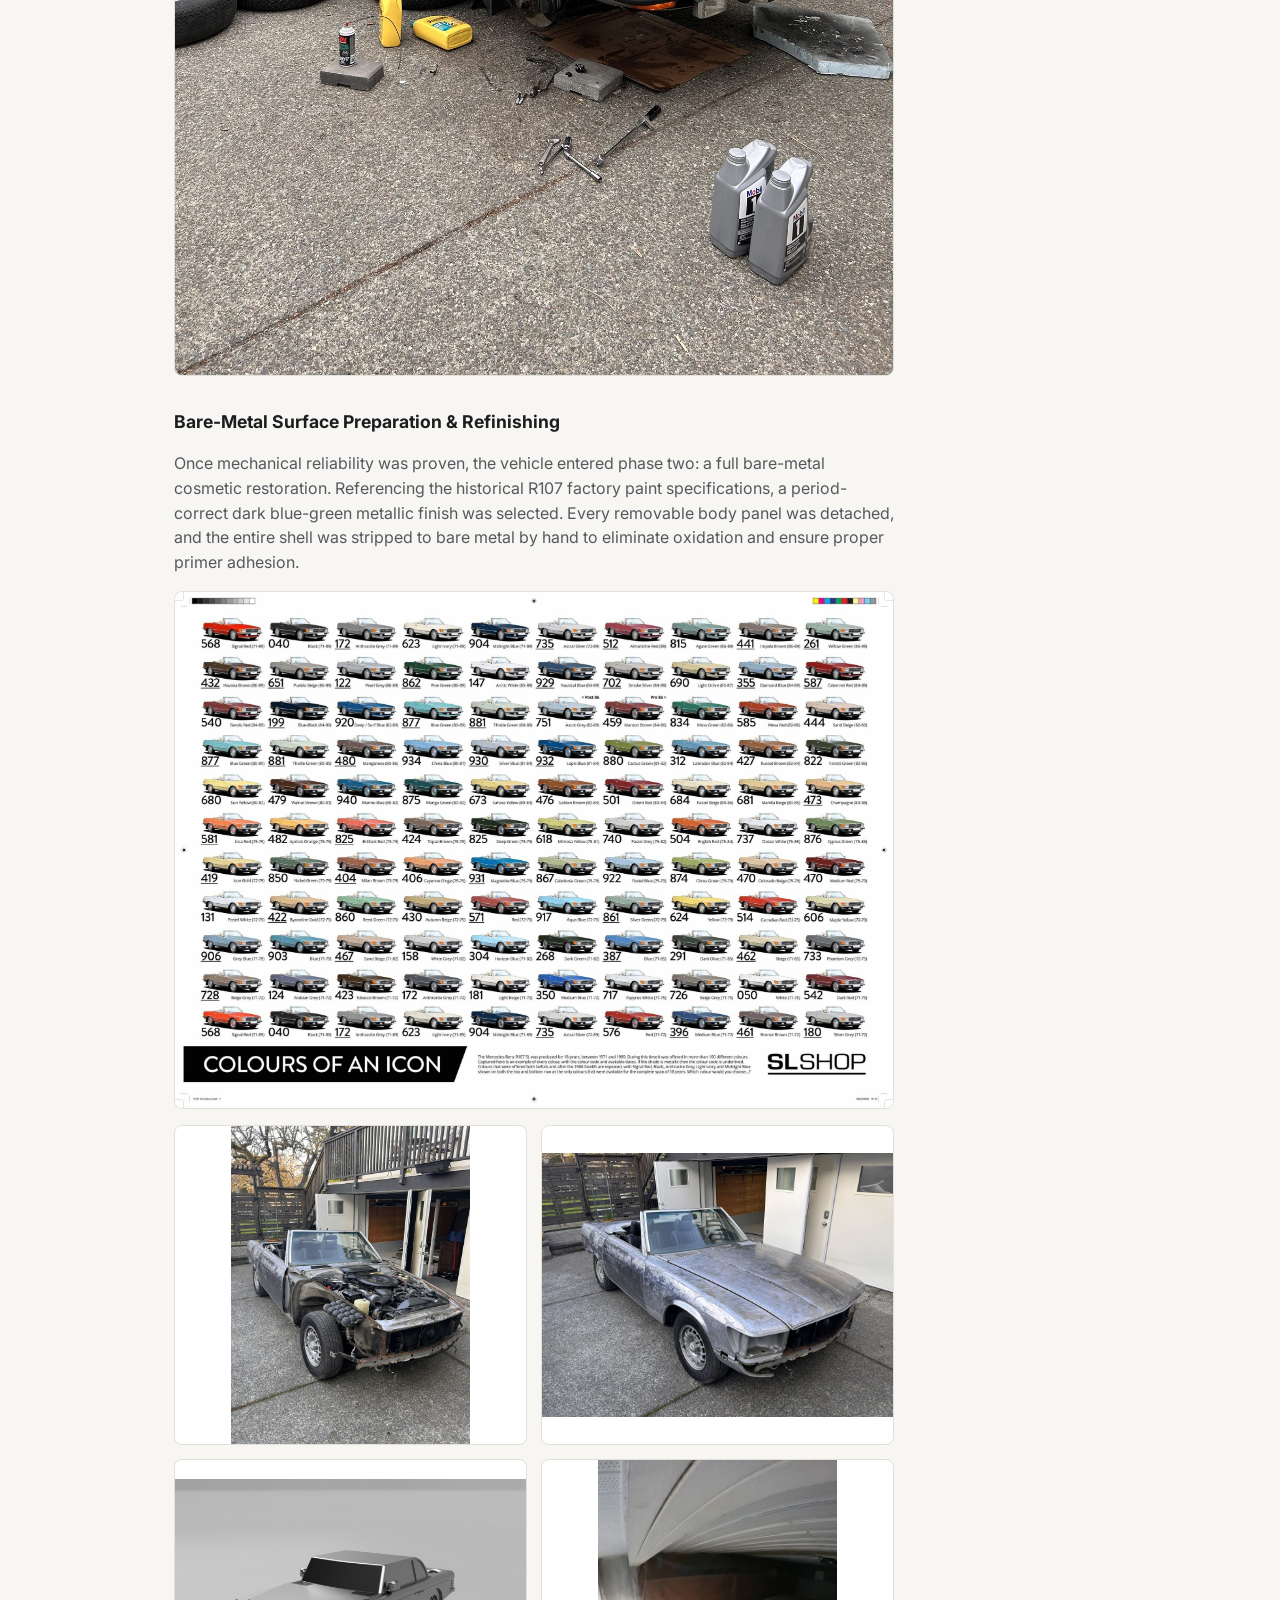
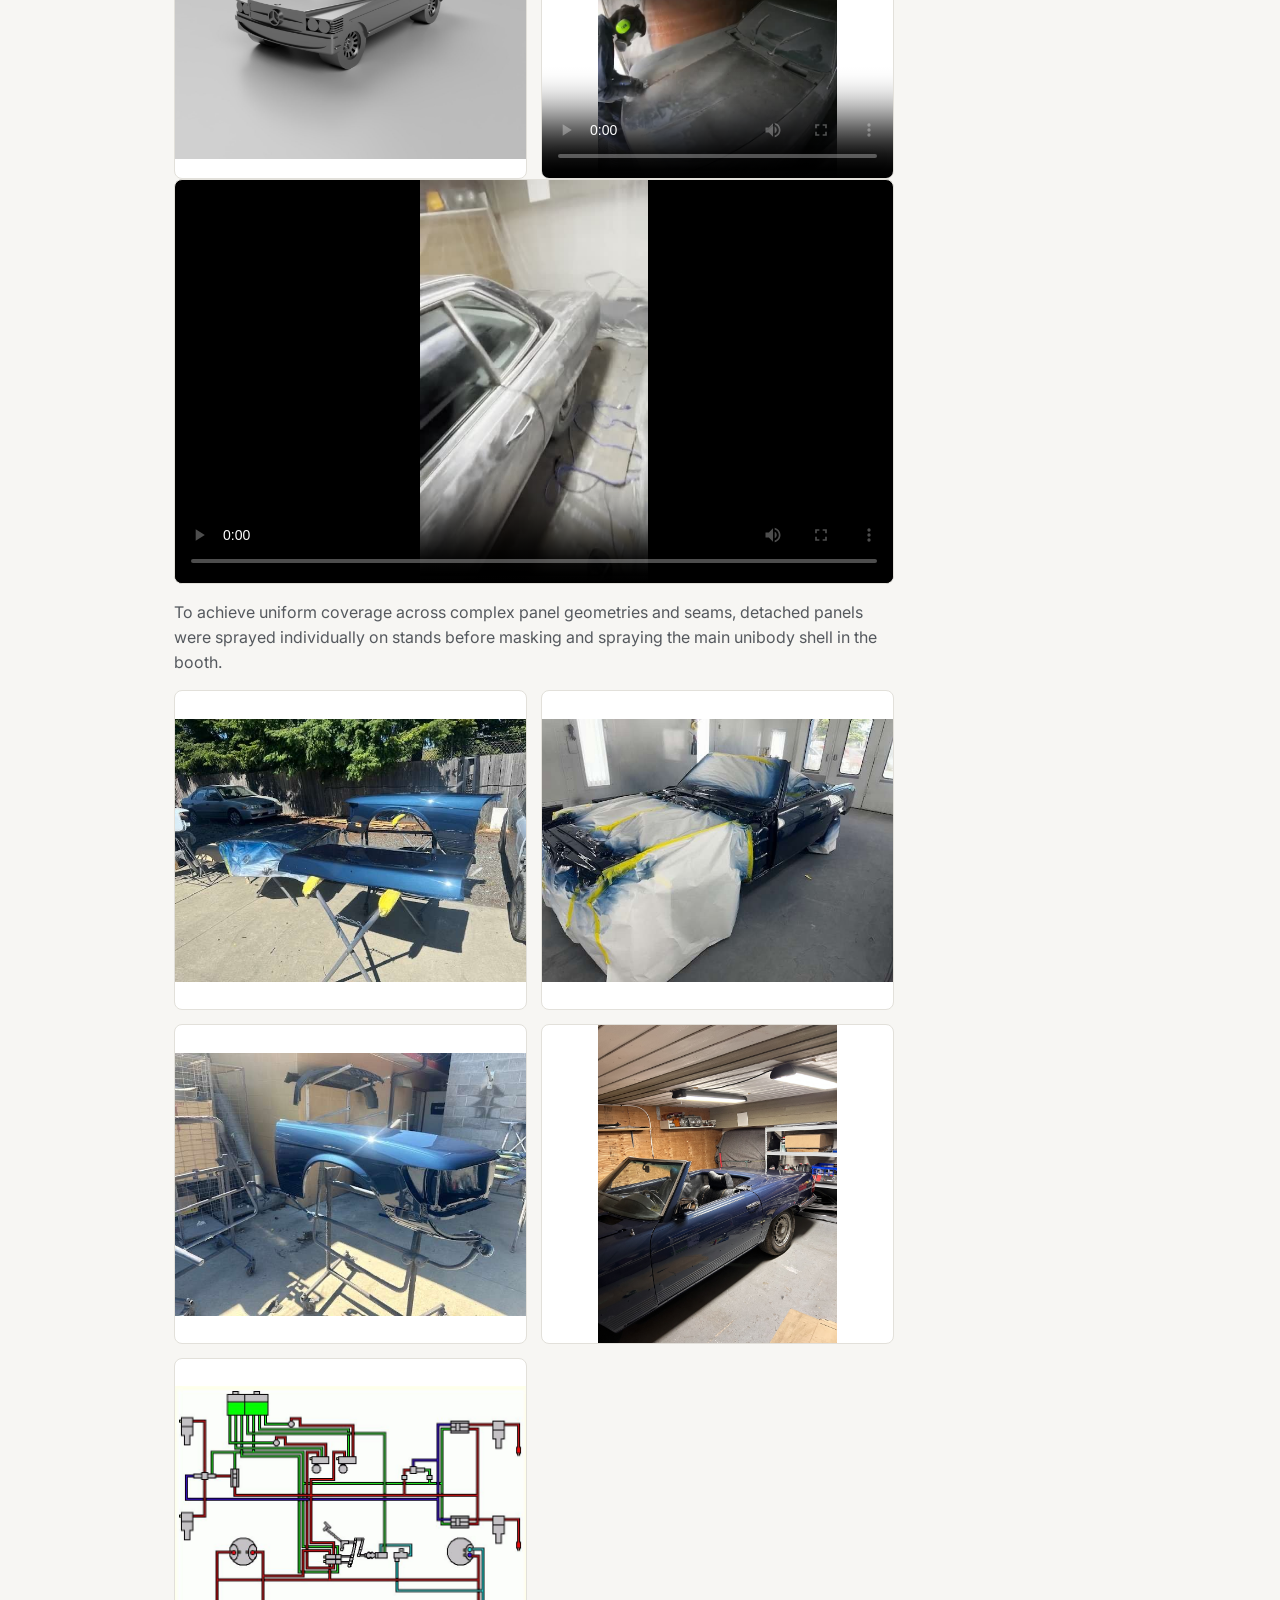
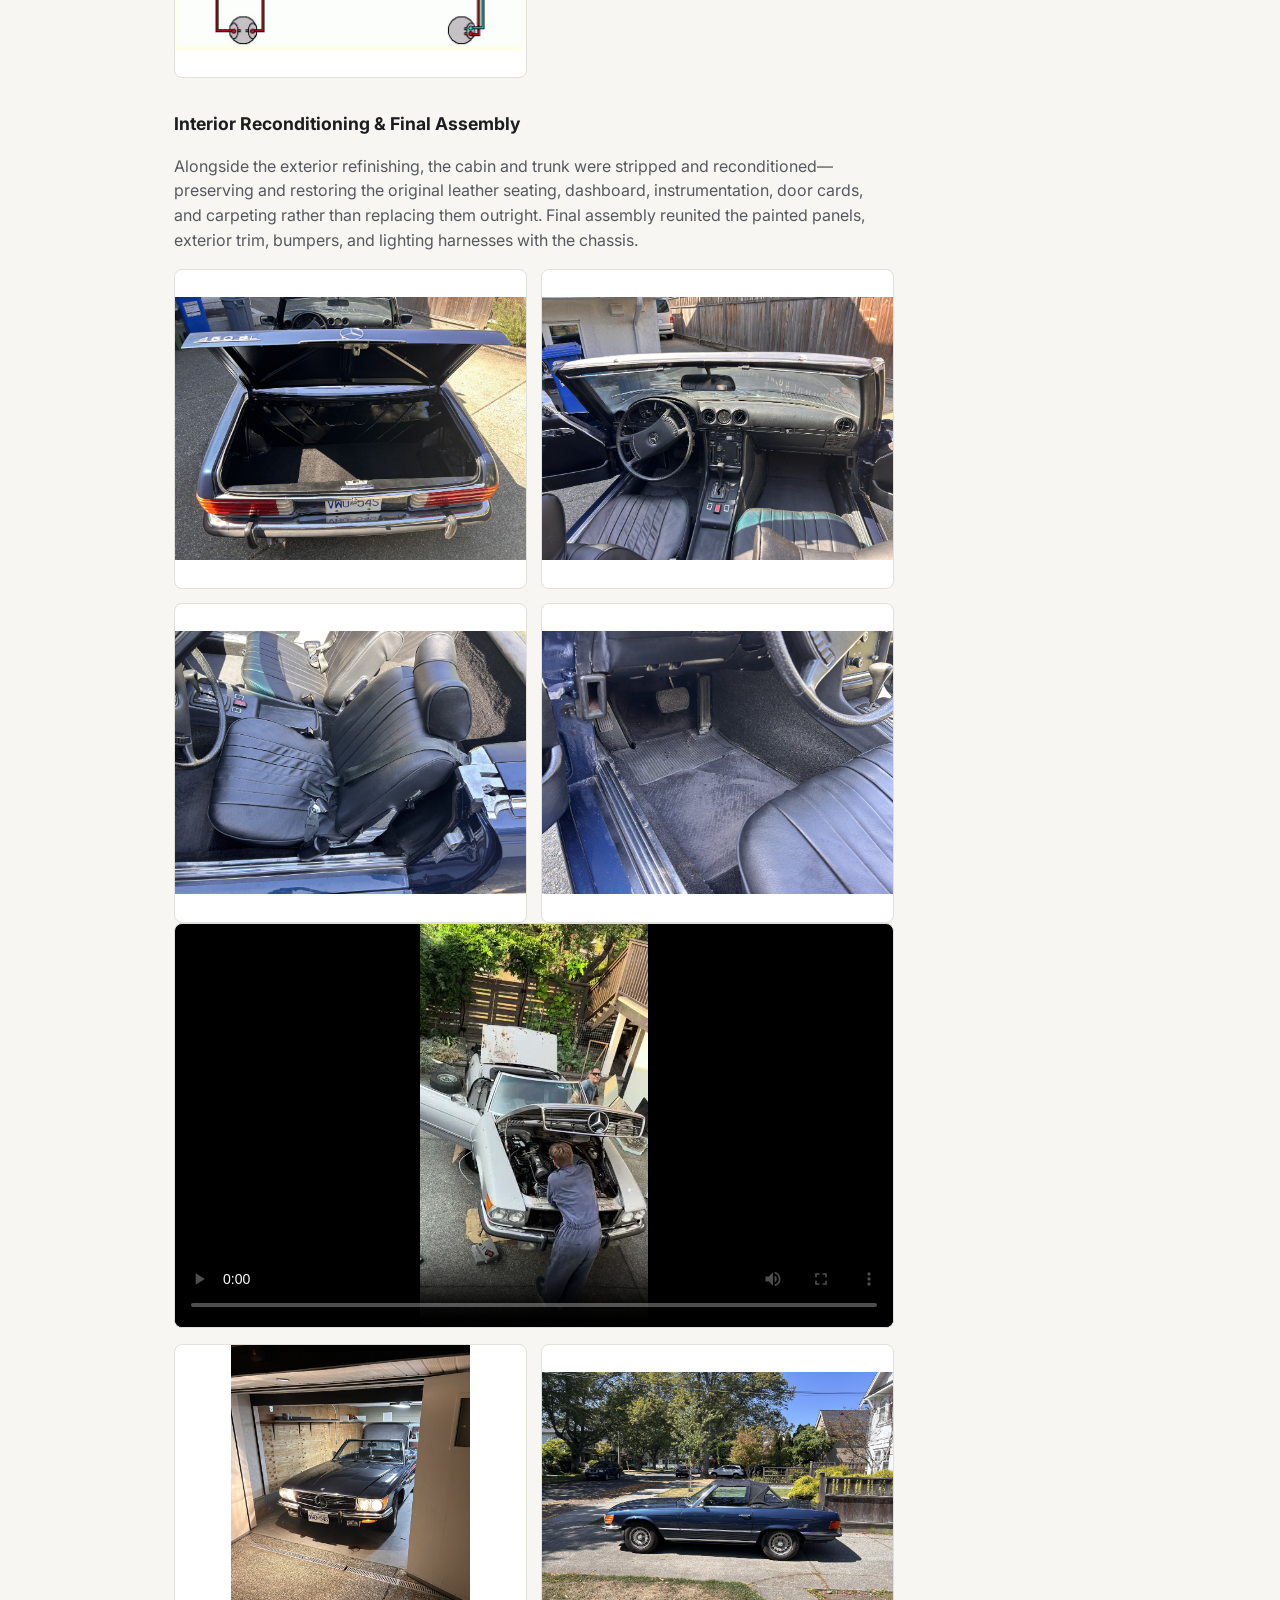
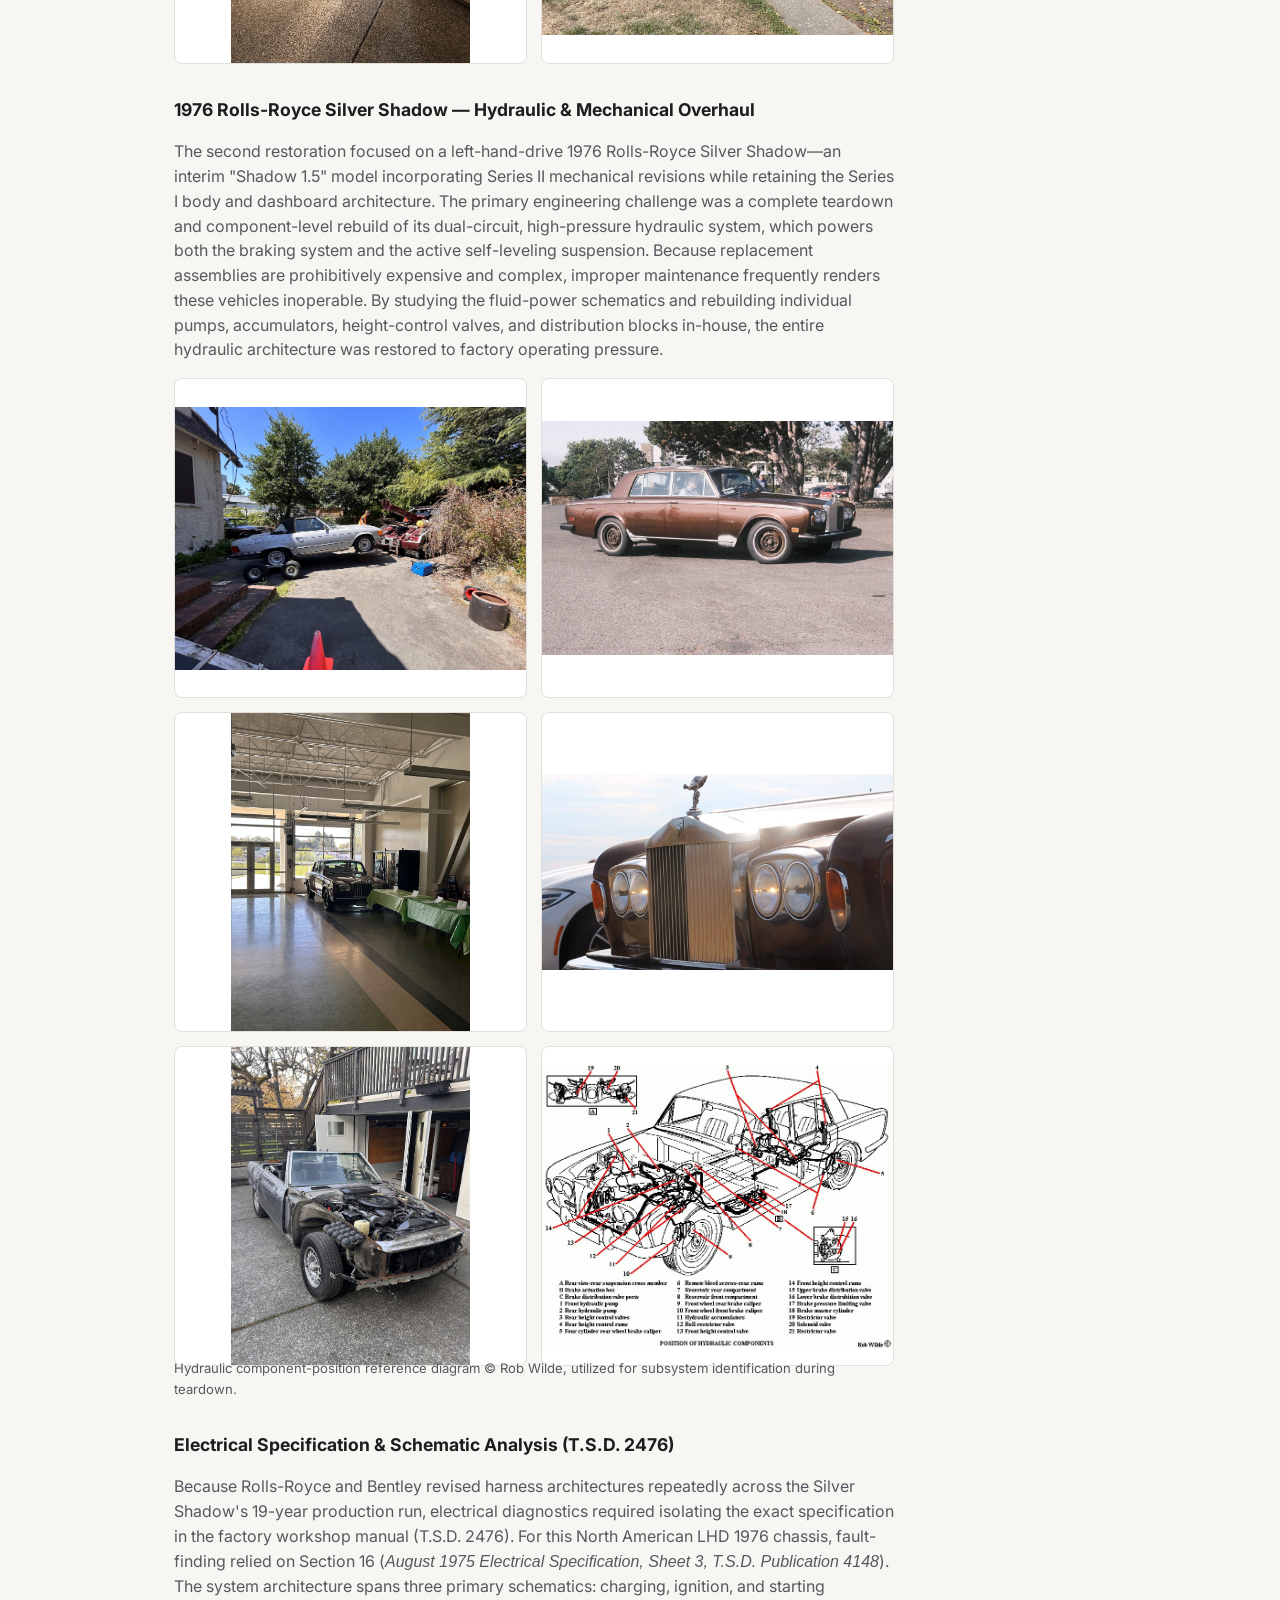
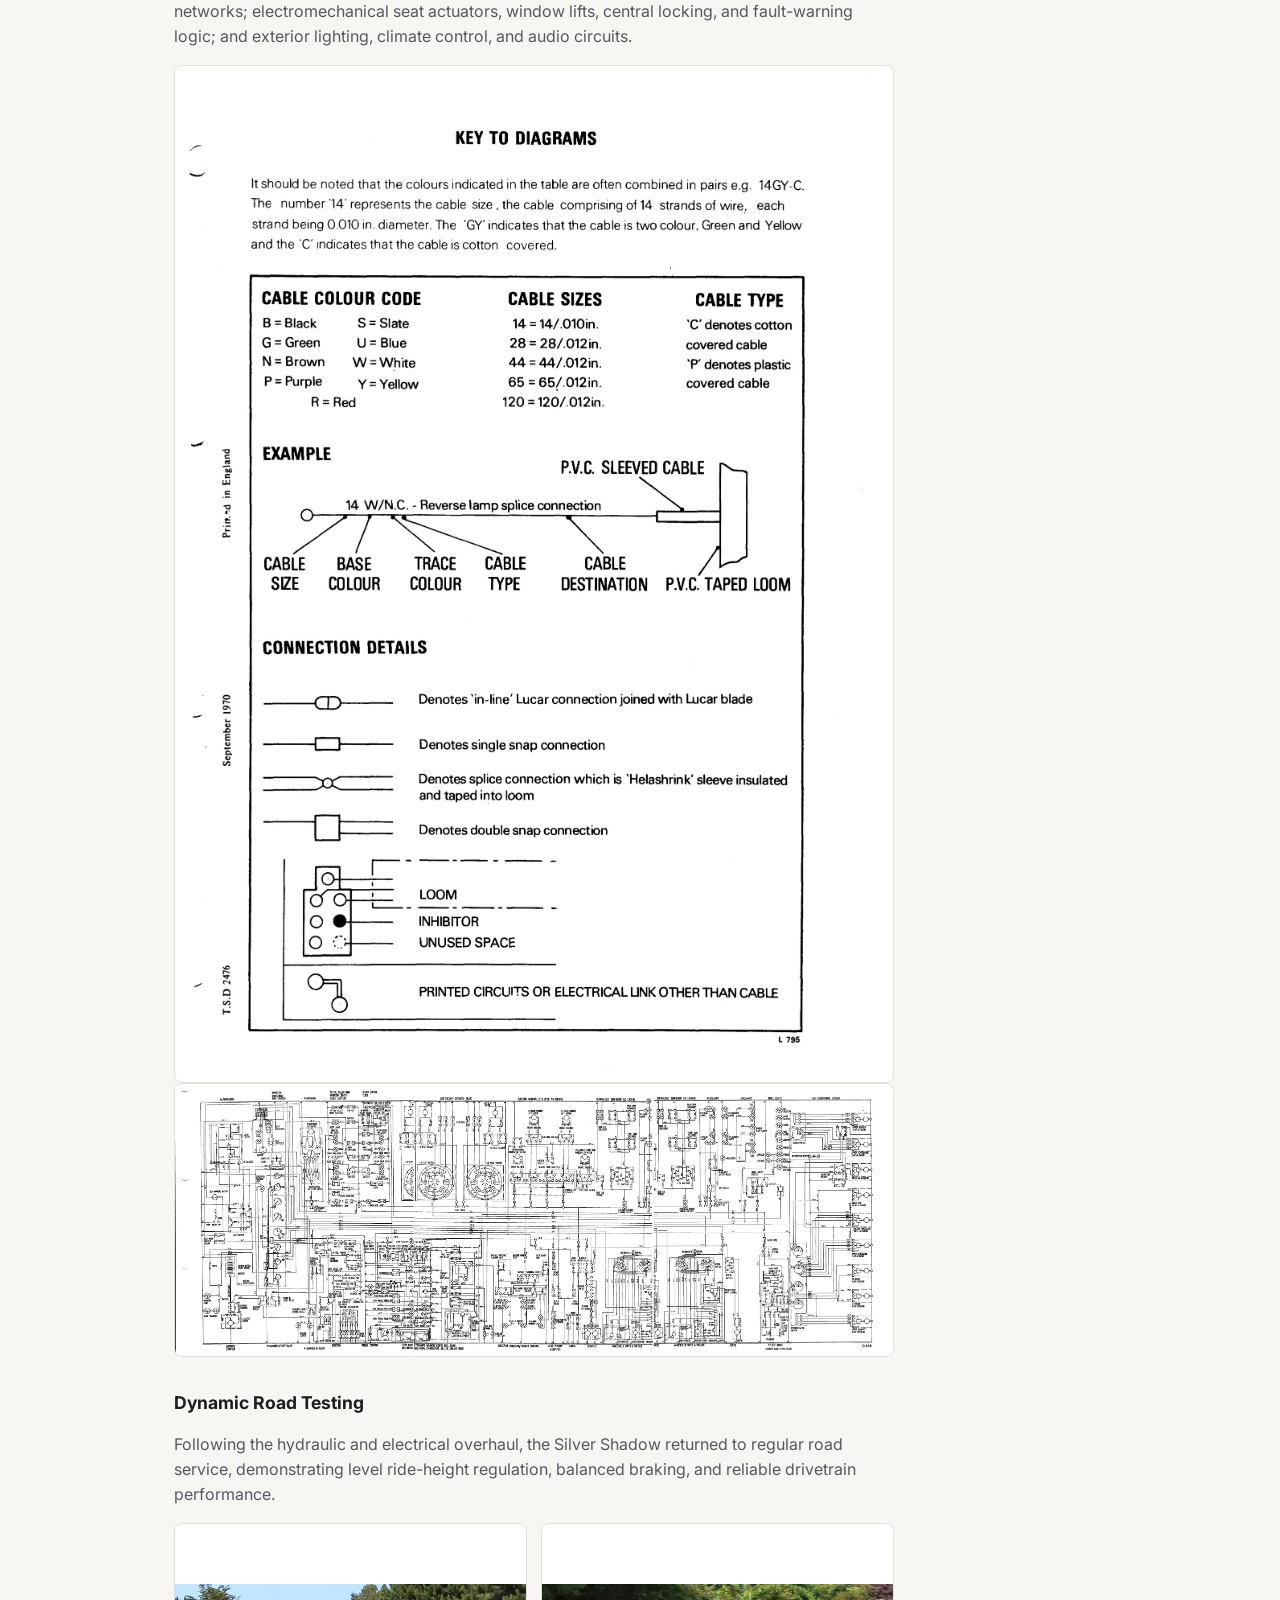
==== commit 7136c67c: "Merge the Rolls-Royce wiring diagram into one continuous image Join the three wiring diagram sheets " ====
--- a/projects/car-restoration.html
+++ b/projects/car-restoration.html
@@ -3,7 +3,7 @@
 <head>
 <meta charset="UTF-8">
 <meta name="viewport" content="width=device-width, initial-scale=1.0">
-<title>Car Restoration — Gavin Bayley</title>
+<title>Classic Automotive Restoration — Gavin Bayley</title>
 <link rel="preconnect" href="https://fonts.googleapis.com">
 <link rel="preconnect" href="https://fonts.gstatic.com" crossorigin>
 <link href="https://fonts.googleapis.com/css2?family=Inter:wght@400;500;600;700&family=JetBrains+Mono:wght@400;500&display=swap" rel="stylesheet">
@@ -27,12 +27,12 @@
   <a class="back-link" href="../index.html#projects">← Back to portfolio</a>
 
   <div class="detail-head">
-    <h1>Car Restoration</h1>
+    <h1>Classic Automotive Systems Restoration</h1>
     <div class="meta">2022 – 2025</div>
     <div class="tags">
-      <span class="tag">System Diagnostics</span><span class="tag">Electrical</span><span class="tag">Bodywork</span>
-      <span class="tag">Fusion 360</span><span class="tag">Mechanics</span><span class="tag">3D Printing</span>
-      <span class="tag">Hydraulics</span>
+      <span class="tag">System Diagnostics</span><span class="tag">Electrical Schematics</span><span class="tag">Hydraulics</span>
+      <span class="tag">Mechanical Overhaul</span><span class="tag">Fusion 360</span><span class="tag">3D Printing</span>
+      <span class="tag">Bodywork &amp; Refinishing</span>
     </div>
   </div>
 
@@ -40,27 +40,17 @@
 
   <div class="detail-body">
     <p>
-      Procured three cars abandoned on the oceanfront for over 30 years and restored two of them
-      to safe driving condition: a 1973 Mercedes 450SL and a 1976 Rolls-Royce Silver Shadow. Both
-      came with obsolete manuals, 50-year-old wiring, and decades of deferred maintenance —
-      most of what follows was learned by taking things apart, finding out why they failed, and
-      putting them back together correctly.
-    </p>
-
-    <h3>1973 Mercedes 450SL</h3>
-    <p>
-      Deciphered obsolete manuals and 50-year-old wiring diagrams to learn and perform the repairs
-      needed to get it safely back on the road. The rebuild happened in two passes: first a
-      mechanical revival to get the car running and driving safely on its original paint, and
-      later a full cosmetic rebuild — stripped to bare metal, resprayed, and reassembled.
-    </p>
-
-    <h3>Acquisition &amp; First Diagnosis</h3>
-    <p>
-      The 450SL had been sitting outdoors for decades: oxidized single-stage paint, a disassembled
-      front clip, and a fuel and electrical system that hadn't been touched in years. Before any
-      cosmetic work, the front end came apart to check what was actually salvageable underneath —
-      grille, headlight buckets, and bumper off, engine bay exposed for a full inspection.
+      Procured three classic vehicles left exposed to an oceanfront environment for over 30 years and executed comprehensive mechanical, electrical, and cosmetic restorations on two of them: a <strong>1973 Mercedes-Benz 450SL (R107)</strong> and a <strong>1976 Rolls-Royce Silver Shadow</strong>. Navigating 50-year-old wiring harnesses, seized mechanical assemblies, and obsolete technical documentation, this multi-year project focused on systematic fault isolation, component-level rebuilding, and CAD-based reverse engineering to return both vehicles to reliable, roadworthy operation.
+    </p>
+
+    <h3>1973 Mercedes-Benz 450SL (R107)</h3>
+    <p>
+      Using archival factory service manuals and original chassis wiring diagrams, the 450SL restoration was executed in two distinct engineering phases: an initial mechanical, electrical, and suspension overhaul to validate drivetrain reliability on its original paint, followed by a bare-metal cosmetic restoration and full reassembly.
+    </p>
+
+    <h3>Initial Teardown &amp; Subsystem Assessment</h3>
+    <p>
+      After decades of outdoor storage, the vehicle exhibited oxidized single-stage paint, a partially disassembled front clip, and dormant fuel and electrical systems. Prior to any cosmetic work, the front end—including the grille, headlight assemblies, and bumper—was systematically dismantled to expose the engine bay and chassis structure for corrosion assessment and subsystem inspection.
     </p>
     <div class="gallery">
       <img class="photo" src="../images/car-restoration/mercedes/12.jpg" alt="The Mercedes as acquired, original oxidized paint, parked in a garage with headlights on">
@@ -69,15 +59,9 @@
       <img class="photo" src="../images/car-restoration/07.jpg" alt="Driveway work day with the Mercedes, the Rolls-Royce, and a parts car">
     </div>
 
-    <h3>Coaxing It Back to Life</h3>
-    <p>
-      Before touching bodywork, the priority was proving the drivetrain still worked. That meant
-      going through the ignition system, the fuel delivery system, and the wiring harness
-      connector by connector — cleaning corroded Bosch relay contacts, rebuilding the K-Jetronic
-      fuel accumulator/pump assembly on the bench, and running the engine on the driveway with the
-      hood up before committing to anything else. The clips below are from that testing period —
-      cranking it over, checking for spark and fuel pressure, and finally letting it idle under its
-      own power for the first time in years.
+    <h3>Fuel Delivery, Ignition &amp; Drivetrain Diagnostics</h3>
+    <p>
+      Phase one prioritized validating the M117 V8 drivetrain. This required a connector-by-connector audit of the ignition system, fuel delivery architecture, and engine bay wiring harness. Corroded Bosch relay terminals were restored, and the K-Jetronic fuel pump and accumulator assembly was bench-rebuilt to restore proper line pressure. The videos below document early diagnostic cranking, spark and fuel pressure verification, and the engine's first sustained idle after decades of dormancy.
     </p>
     <div class="gallery">
       <img class="photo" src="../images/car-restoration/mercedes/24.jpg" alt="Cleaning a corroded Bosch relay connector in the engine bay">
@@ -95,25 +79,19 @@
       </video>
     </div>
 
-    <h3>First Drive</h3>
-    <p>
-      Once the engine ran reliably, the car went back on the road on its original 50-year-old
-      paint — patina and all. Before any decision was made to strip and repaint it, the priority
-      was confirming it was safe and fun to actually drive.
-    </p>
-    <img class="photo" src="../images/car-restoration/mercedes/33.jpg" alt="First drive: driving the Mercedes through fall leaves on its original paint, grinning">
-    <div class="gallery">
-      <img class="photo" src="../images/car-restoration/mercedes/34.jpg" alt="The Mercedes on its original paint at a scenic overlook at night">
-      <img class="photo" src="../images/car-restoration/mercedes/35.jpg" alt="Night shot of the Mercedes on original paint, headlights on">
-    </div>
-
-    <h3>Getting the Radio &amp; Speakers Working</h3>
-    <p>
-      The factory harness under the dash had been cut into by a previous owner's aftermarket radio
-      install. Getting audio working again meant tracing that wiring back against the factory
-      diagram (below, in the Electrical section), re-terminating the harness properly instead of
-      just splicing over the existing damage, and re-mounting a control unit that had been left
-      taped in place.
+    <h3>Suspension &amp; Braking Overhaul</h3>
+    <p>
+      Disassembly of the front suspension revealed severe surface corrosion across all unprotected steel components—including the struts, coil springs, control arms, tie rod ends, brake rotors, and calipers. Each assembly was stripped, evaluated against structural tolerances, and rebuilt with replacement hardware and braking components to ensure safe handling and stopping performance.
+    </p>
+    <div class="gallery">
+      <img class="photo" src="../images/car-restoration/mercedes/21.jpg" alt="Corroded front strut, coil spring, and brake rotor before rebuild">
+      <img class="photo" src="../images/car-restoration/mercedes/22.jpg" alt="Corroded control arm and rotor, tie rod end visible">
+      <img class="photo" src="../images/car-restoration/mercedes/23.jpg" alt="Corroded brake caliper and rotor close-up">
+    </div>
+
+    <h3>Electrical Harness Reconstruction &amp; Schematic Tracing</h3>
+    <p>
+      All electrical fault-finding, relay restoration, and cabin rewiring were executed using the original factory wiring diagrams for the 107.044/024 chassis. Under the dashboard, the factory audio and accessory harness had been severed during a previous aftermarket installation. Rather than applying temporary splices, every circuit was traced back against the factory wire color codes and component legends, properly re-terminated, and paired with a securely remounted control unit.
     </p>
     <div class="gallery">
       <img class="photo" src="../images/car-restoration/mercedes/26.jpg" alt="Dashboard wiring harness exposed during the radio and speaker rewire">
@@ -121,26 +99,28 @@
         <source src="../images/car-restoration/mercedes/v-wiring.mp4" type="video/mp4">
       </video>
     </div>
-
-    <h3>Suspension Work</h3>
-    <p>
-      Pulling the front suspension apart to inspect it turned up exactly what 50 years outdoors
-      does to a strut, coil spring, and brake rotor: heavy surface corrosion on every unprotected
-      steel component. Everything came off, got assessed piece by piece, and went back together
-      with new hardware where the originals weren't trustworthy anymore.
-    </p>
-    <div class="gallery">
-      <img class="photo" src="../images/car-restoration/mercedes/21.jpg" alt="Corroded front strut, coil spring, and brake rotor before rebuild">
-      <img class="photo" src="../images/car-restoration/mercedes/22.jpg" alt="Corroded control arm and rotor, tie rod end visible">
-      <img class="photo" src="../images/car-restoration/mercedes/23.jpg" alt="Corroded brake caliper and rotor close-up">
-    </div>
-
-    <h3>Prepping for Paint</h3>
-    <p>
-      With the car mechanically sound, the second pass — the cosmetic rebuild — started with
-      picking a color. The factory offered the R107 SL in over 100 shades across its production
-      run; the original color chart from SL Shop was used to pick the replacement, a period-correct
-      dark blue-green. Every panel then came off and got stripped to bare metal by hand.
+    <img class="photo" src="../images/car-restoration/mercedes/43.jpg" alt="Factory wiring diagram component legend and wire color code for the Mercedes 450 SL/SLC">
+    <img class="photo" src="../images/car-restoration/mercedes/44.jpg" alt="Full factory electrical wiring diagram for the Mercedes 450 SL/SLC, model 107.044/024">
+
+    <h3>Phase 1 Validation &amp; Road Testing</h3>
+    <p>
+      With the drivetrain, brakes, suspension, and electrical systems restored, the vehicle underwent extensive road testing while still wearing its original 50-year-old patina. Logging real-world miles prior to cosmetic teardown allowed any remaining mechanical or thermal issues to be identified and resolved before committing to bodywork.
+    </p>
+    <img class="photo" src="../images/car-restoration/mercedes/33.jpg" alt="First drive: driving the Mercedes through fall leaves on its original paint">
+    <div class="gallery">
+      <img class="photo" src="../images/car-restoration/mercedes/34.jpg" alt="The Mercedes on its original paint at a scenic overlook at night">
+      <img class="photo" src="../images/car-restoration/mercedes/35.jpg" alt="Night shot of the Mercedes on original paint, headlights on">
+    </div>
+
+    <h3>CAD Reverse-Engineering &amp; Additive Manufacturing</h3>
+    <p>
+      Where original interior trim and climate-control hardware were broken or no longer available, components were measured, reverse-engineered in Autodesk Fusion 360, and fabricated via 3D printing—including replacement AC control interfaces and custom hardware, alongside a full surface model of the 450SL body.
+    </p>
+    <img class="photo" src="../images/car-restoration/04.jpg" alt="CAD model of the Mercedes 450SL body, reverse-engineered from measurements">
+
+    <h3>Bare-Metal Surface Preparation &amp; Refinishing</h3>
+    <p>
+      Once mechanical reliability was proven, the vehicle entered phase two: a full bare-metal cosmetic restoration. Referencing the historical R107 factory paint specifications, a period-correct dark blue-green metallic finish was selected. Every removable body panel was detached, and the entire shell was stripped to bare metal by hand to eliminate oxidation and ensure proper primer adhesion.
     </p>
     <img class="photo" src="../images/car-restoration/mercedes/16.jpg" alt="Official Mercedes-Benz R107 SL color reference chart, used to choose the respray color">
     <div class="gallery">
@@ -155,11 +135,8 @@
       <source src="../images/car-restoration/mercedes/v-primer.mp4" type="video/mp4">
     </video>
 
-    <h3>Paint</h3>
-    <p>
-      Panels went into the booth separately — easier to get even coverage on each one than to
-      fight the whole shell at once. The body followed once the individual panels were done,
-      masked off and sprayed in the same dark blue-green pulled from the SL Shop chart.
+    <p>
+      To achieve uniform coverage across complex panel geometries and seams, detached panels were sprayed individually on stands before masking and spraying the main unibody shell in the booth.
     </p>
     <div class="gallery">
       <img class="photo" src="../images/car-restoration/mercedes/17.jpg" alt="Freshly painted panels on stands in the driveway">
@@ -169,26 +146,9 @@
       <img class="photo" src="../images/car-restoration/11.jpg" alt="Full car body freshly painted, still masked in plastic">
     </div>
 
-    <h3>Putting It Back Together</h3>
-    <p>
-      Reassembly meant every panel, every piece of trim, and every wiring connector that had come
-      off during teardown going back on in the right order. The grille and front bumper went back
-      on last — the first sign the car was close to done was seeing the headlights light up again
-      behind a fully assembled nose.
-    </p>
-    <video class="photo" controls preload="metadata" poster="../images/car-restoration/mercedes/v-reassembly-poster.jpg">
-      <source src="../images/car-restoration/mercedes/v-reassembly.mp4" type="video/mp4">
-    </video>
-    <div class="gallery">
-      <img class="photo" src="../images/car-restoration/mercedes/31.jpg" alt="Front-on with headlights on, testing electrics before final reassembly">
-      <img class="photo" src="../images/car-restoration/mercedes/32.jpg" alt="Backing the finished car out of the garage at night">
-    </div>
-
-    <h3>Interior Restoration</h3>
-    <p>
-      The interior was stripped, cleaned, and reconditioned alongside the bodywork — leather
-      seats, dash, door cards, carpet, and the trunk, all brought back to a usable, presentable
-      condition rather than replaced outright.
+    <h3>Interior Reconditioning &amp; Final Assembly</h3>
+    <p>
+      Alongside the exterior refinishing, the cabin and trunk were stripped and reconditioned—preserving and restoring the original leather seating, dashboard, instrumentation, door cards, and carpeting rather than replacing them outright. Final assembly reunited the painted panels, exterior trim, bumpers, and lighting harnesses with the chassis.
     </p>
     <div class="gallery">
       <img class="photo" src="../images/car-restoration/mercedes/27.jpg" alt="Restored trunk with 450SL badge trim and clean carpet">
@@ -196,33 +156,17 @@
       <img class="photo" src="../images/car-restoration/mercedes/29.jpg" alt="Restored front seats in black leather">
       <img class="photo" src="../images/car-restoration/mercedes/30.jpg" alt="Cleaned footwell, pedals, and carpet">
     </div>
-
-    <h3>Electrical &amp; Wiring Diagram</h3>
-    <p>
-      All of the electrical work above — the radio rewire, the relay cleanup, and the general
-      fault-finding — was done against the factory wiring diagram for the 107-chassis SL/SLC,
-      component list and wire color code included.
-    </p>
-    <img class="photo" src="../images/car-restoration/mercedes/43.jpg" alt="Factory wiring diagram component legend and wire color code for the Mercedes 450 SL/SLC">
-    <img class="photo" src="../images/car-restoration/mercedes/44.jpg" alt="Full factory electrical wiring diagram for the Mercedes 450 SL/SLC, model 107.044/024">
-
-    <h3>Design Integration</h3>
-    <p>
-      Used CAD to reverse-engineer and manufacture broken components, as well as a 3D-printed
-      keychain and modeled AC controls.
-    </p>
-    <img class="photo" src="../images/car-restoration/04.jpg" alt="CAD model of the Mercedes 450SL body, reverse-engineered from measurements">
-
-    <h3>1976 Rolls-Royce Silver Shadow</h3>
-    <p>
-      A left-hand-drive 1976 example — built during the transition between the Series I and
-      Series II cars that collectors call the "Shadow 1.5," carrying some Series II mechanical
-      updates while still on the original dash and body. Completed a full mechanical restoration,
-      including a complete tear-down and rebuild of the high-pressure hydraulic system used for
-      braking and active suspension. Due to the complexities of this system, improper maintenance
-      often results in these vehicles ending up in a junkyard — learning to repair components
-      instead of replacing them, and understanding each component's place in the system, allowed a
-      full rebuild into functioning condition.
+    <video class="photo" controls preload="metadata" poster="../images/car-restoration/mercedes/v-reassembly-poster.jpg">
+      <source src="../images/car-restoration/mercedes/v-reassembly.mp4" type="video/mp4">
+    </video>
+    <div class="gallery">
+      <img class="photo" src="../images/car-restoration/mercedes/31.jpg" alt="Front-on with headlights on, testing electrics before final reassembly">
+      <img class="photo" src="../images/car-restoration/mercedes/32.jpg" alt="Backing the finished car out of the garage at night">
+    </div>
+
+    <h3>1976 Rolls-Royce Silver Shadow — Hydraulic &amp; Mechanical Overhaul</h3>
+    <p>
+      The second restoration focused on a left-hand-drive 1976 Rolls-Royce Silver Shadow—an interim "Shadow 1.5" model incorporating Series II mechanical revisions while retaining the Series I body and dashboard architecture. The primary engineering challenge was a complete teardown and component-level rebuild of its dual-circuit, high-pressure hydraulic system, which powers both the braking system and the active self-leveling suspension. Because replacement assemblies are prohibitively expensive and complex, improper maintenance frequently renders these vehicles inoperable. By studying the fluid-power schematics and rebuilding individual pumps, accumulators, height-control valves, and distribution blocks in-house, the entire hydraulic architecture was restored to factory operating pressure.
     </p>
     <div class="gallery">
       <img class="photo" src="../images/car-restoration/03.jpg" alt="Restored 1976 Rolls-Royce Silver Shadow parked on a residential street">
@@ -233,14 +177,19 @@
       <img class="photo" src="../images/car-restoration/rolls/08.jpg" alt="Cutaway diagram labeling every hydraulic component: pumps, height control valves and rams, accumulators, and brake distribution valves">
     </div>
     <p style="font-size: 0.82rem; color: var(--text-dim); margin-top: -8px;">
-      Hydraulic component-position reference diagram © Rob Wilde, used to identify parts during
-      the teardown.
-    </p>
-
-    <h3>On the Road</h3>
-    <p>
-      Once the hydraulic rebuild was sorted, the Silver Shadow went back to regular driving —
-      tracking shots from a chase vehicle on a few different local roads.
+      Hydraulic component-position reference diagram © Rob Wilde, utilized for subsystem identification during teardown.
+    </p>
+
+    <h3>Electrical Specification &amp; Schematic Analysis (T.S.D. 2476)</h3>
+    <p>
+      Because Rolls-Royce and Bentley revised harness architectures repeatedly across the Silver Shadow's 19-year production run, electrical diagnostics required isolating the exact specification in the factory workshop manual (T.S.D. 2476). For this North American LHD 1976 chassis, fault-finding relied on Section 16 (<em>August 1975 Electrical Specification, Sheet 3, T.S.D. Publication 4148</em>). The system architecture spans three primary schematics: charging, ignition, and starting networks; electromechanical seat actuators, window lifts, central locking, and fault-warning logic; and exterior lighting, climate control, and audio circuits.
+    </p>
+    <img class="photo" src="../images/car-restoration/rolls/04.jpg" alt="Key to diagrams: cable colour code, cable sizes, and connection details used throughout the Rolls-Royce wiring manual">
+    <img class="photo" src="../images/car-restoration/rolls/wiring-combined.jpg" alt="Full Rolls-Royce Silver Shadow LHD wiring diagram, sheet 3, all three panels joined into one continuous schematic: alternator/ignition/starting through seats/window lifts/door locking through headlamps/panel lights/air conditioning/stereo radio">
+
+    <h3>Dynamic Road Testing</h3>
+    <p>
+      Following the hydraulic and electrical overhaul, the Silver Shadow returned to regular road service, demonstrating level ride-height regulation, balanced braking, and reliable drivetrain performance.
     </p>
     <div class="gallery">
       <video class="photo" controls preload="metadata" poster="../images/car-restoration/rolls/v-drive1-poster.jpg">
@@ -254,28 +203,9 @@
       </video>
     </div>
 
-    <h3>Rolls-Royce Wiring Diagram</h3>
-    <p>
-      The Rolls-Royce/Bentley workshop wiring manual (T.S.D. 2476) splits its diagrams by drive
-      side, body style, and electrical-spec revision, since the cars changed wiring several times
-      across a 19-year production run. For a left-hand-drive 1976 "Shadow 1.5" this means Section
-      16: <em>Rolls-Royce Silver Shadow and Bentley 'T' Series Saloons built to August 1975
-      Electrical Specification</em> — Sheet 3, the left-hand-drive saloon diagram for cars sold in
-      the USA and Canada, from car serial numbers 22118 and 22073 (T.S.D. Publication 4148,
-      December 1976 printing). The theoretical diagram runs across three sheets: alternator,
-      ignition, and starting circuits; seats, windows, door locking, and warning lights; then
-      headlamps, panel lights, air conditioning, and the radio.
-    </p>
-    <img class="photo" src="../images/car-restoration/rolls/04.jpg" alt="Key to diagrams: cable colour code, cable sizes, and connection details used throughout the Rolls-Royce wiring manual">
-    <img class="photo" src="../images/car-restoration/rolls/05.jpg" alt="Rolls-Royce Silver Shadow LHD wiring diagram sheet 3, part 1: alternator, ignition, starting, and interior lighting circuits">
-    <img class="photo" src="../images/car-restoration/rolls/06.jpg" alt="Rolls-Royce Silver Shadow LHD wiring diagram sheet 3, part 2: seats, window lifts, door locking, and warning lamp circuits">
-    <img class="photo" src="../images/car-restoration/rolls/07.jpg" alt="Rolls-Royce Silver Shadow LHD wiring diagram sheet 3, part 3: headlamps, panel lights, air conditioning, and stereo radio circuits">
-
-    <h3>Glam Shots</h3>
-    <p>
-      Once both cars were on the road, they made for a good side-by-side — a 1970s Mercedes SL
-      and a Rolls-Royce Silver Shadow, both privately restored, a couple of decades apart in
-      character but built in the same era.
+    <h3>Completed Builds</h3>
+    <p>
+      Both vehicles were returned from decades of coastal neglect to fully functional, daily-drivable condition—representing two distinct 1970s European engineering philosophies restored from the ground up.
     </p>
     <div class="gallery">
       <img class="photo" src="../images/car-restoration/01.jpg" alt="The finished Mercedes at a scenic oceanfront pullout">
@@ -303,4 +233,4 @@
 </footer>
 
 </body>
-</html>
+</html>
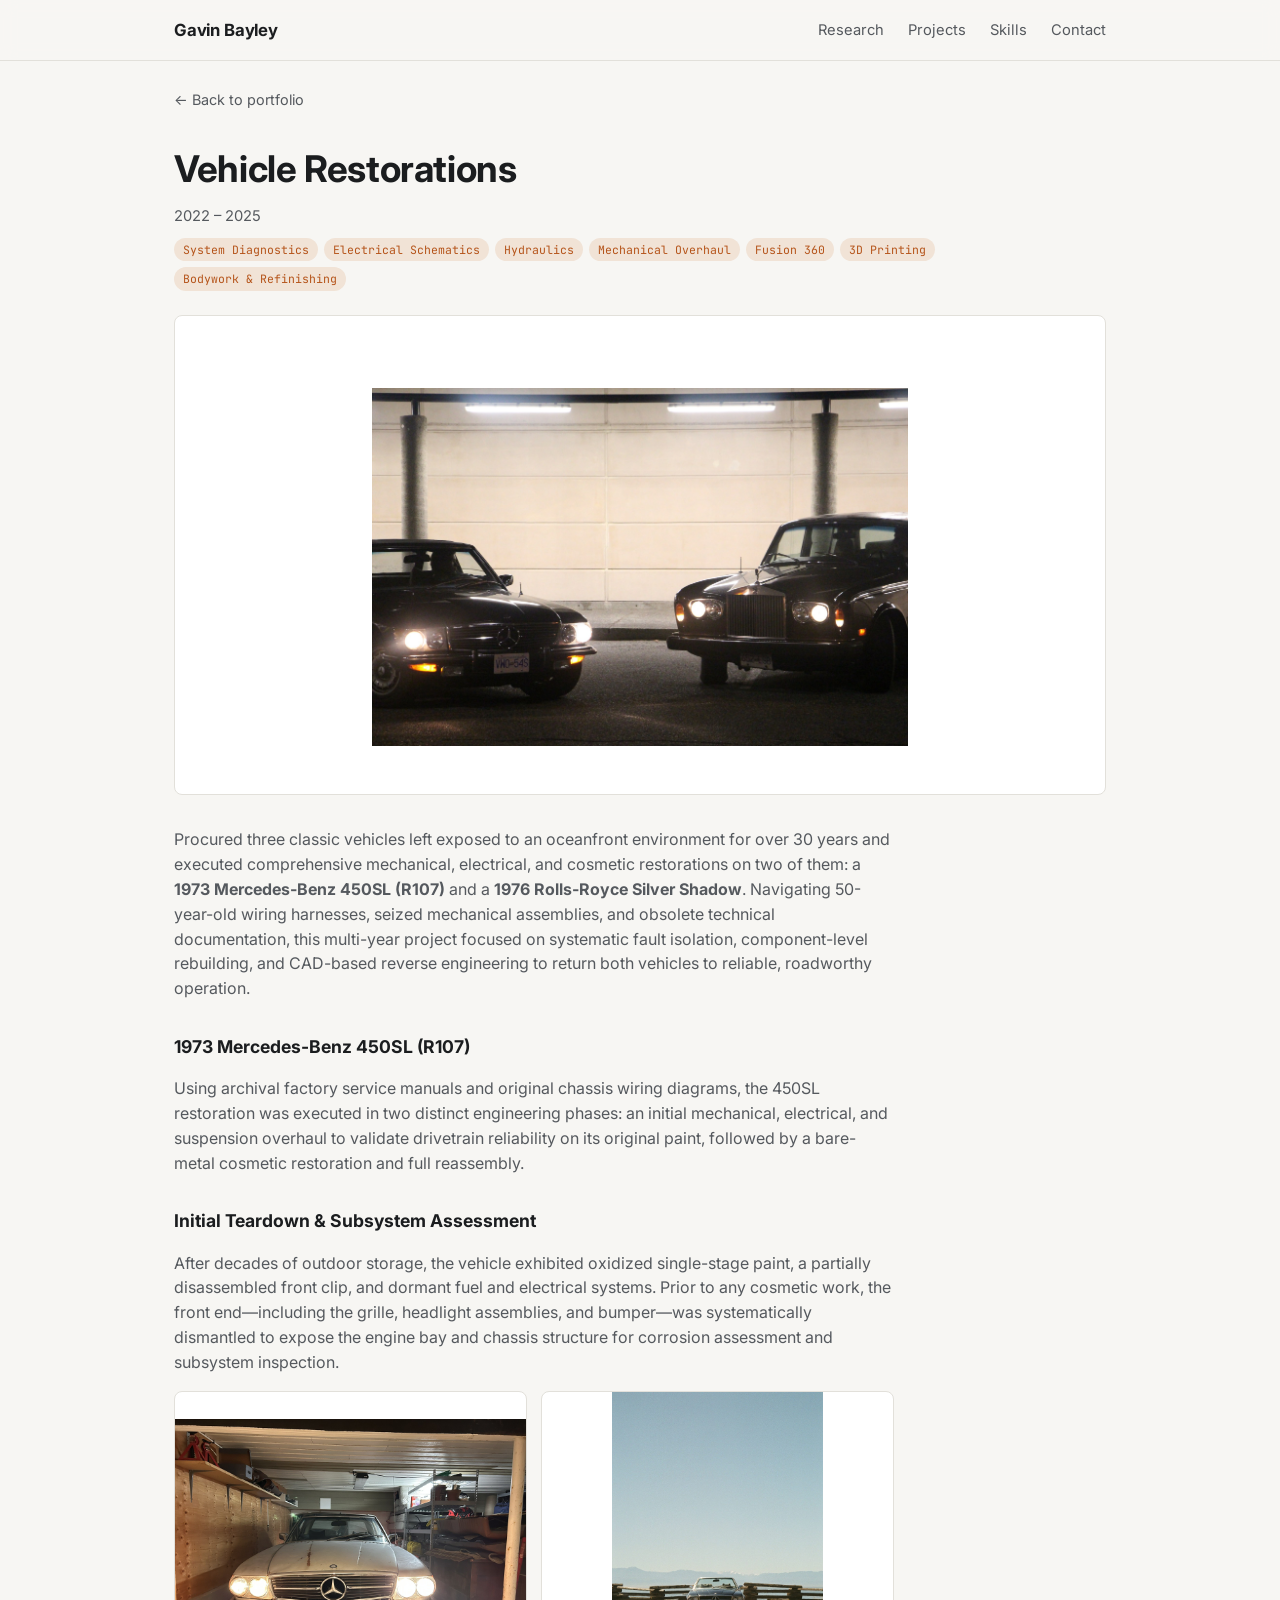
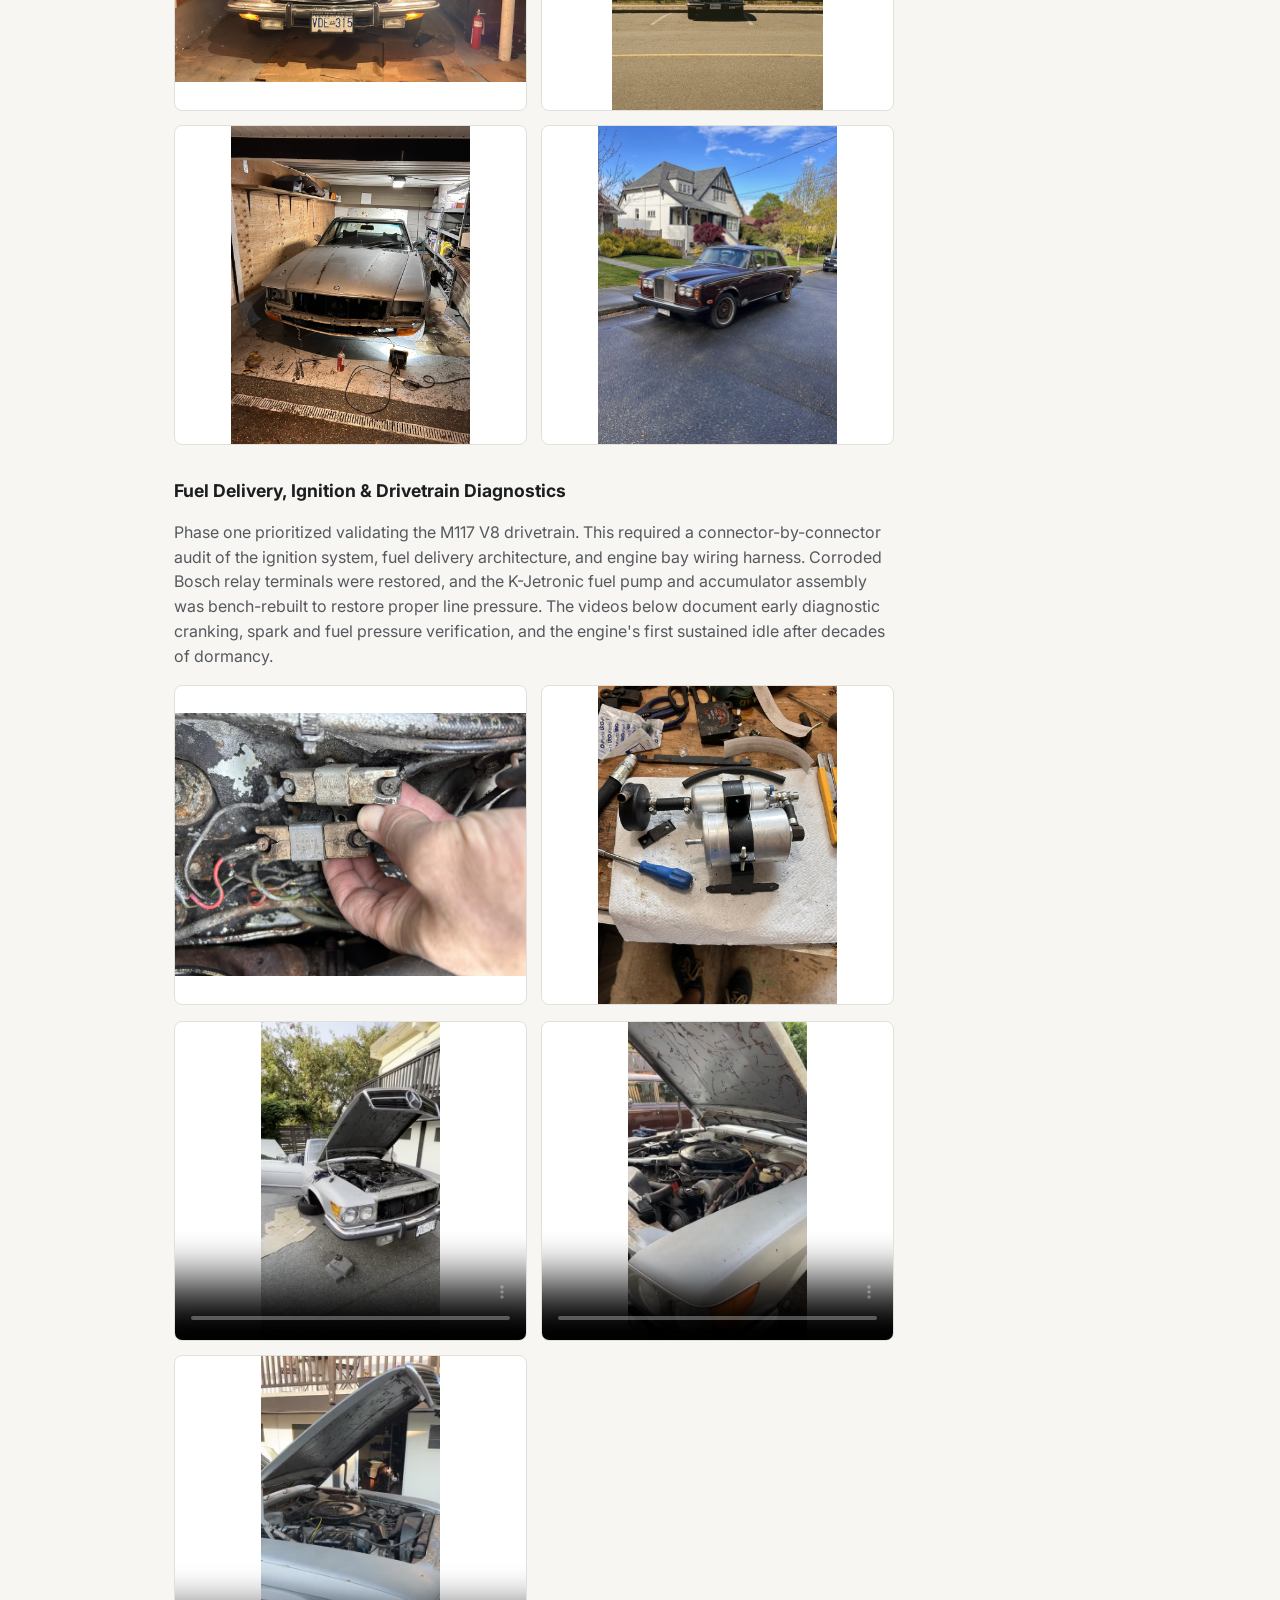
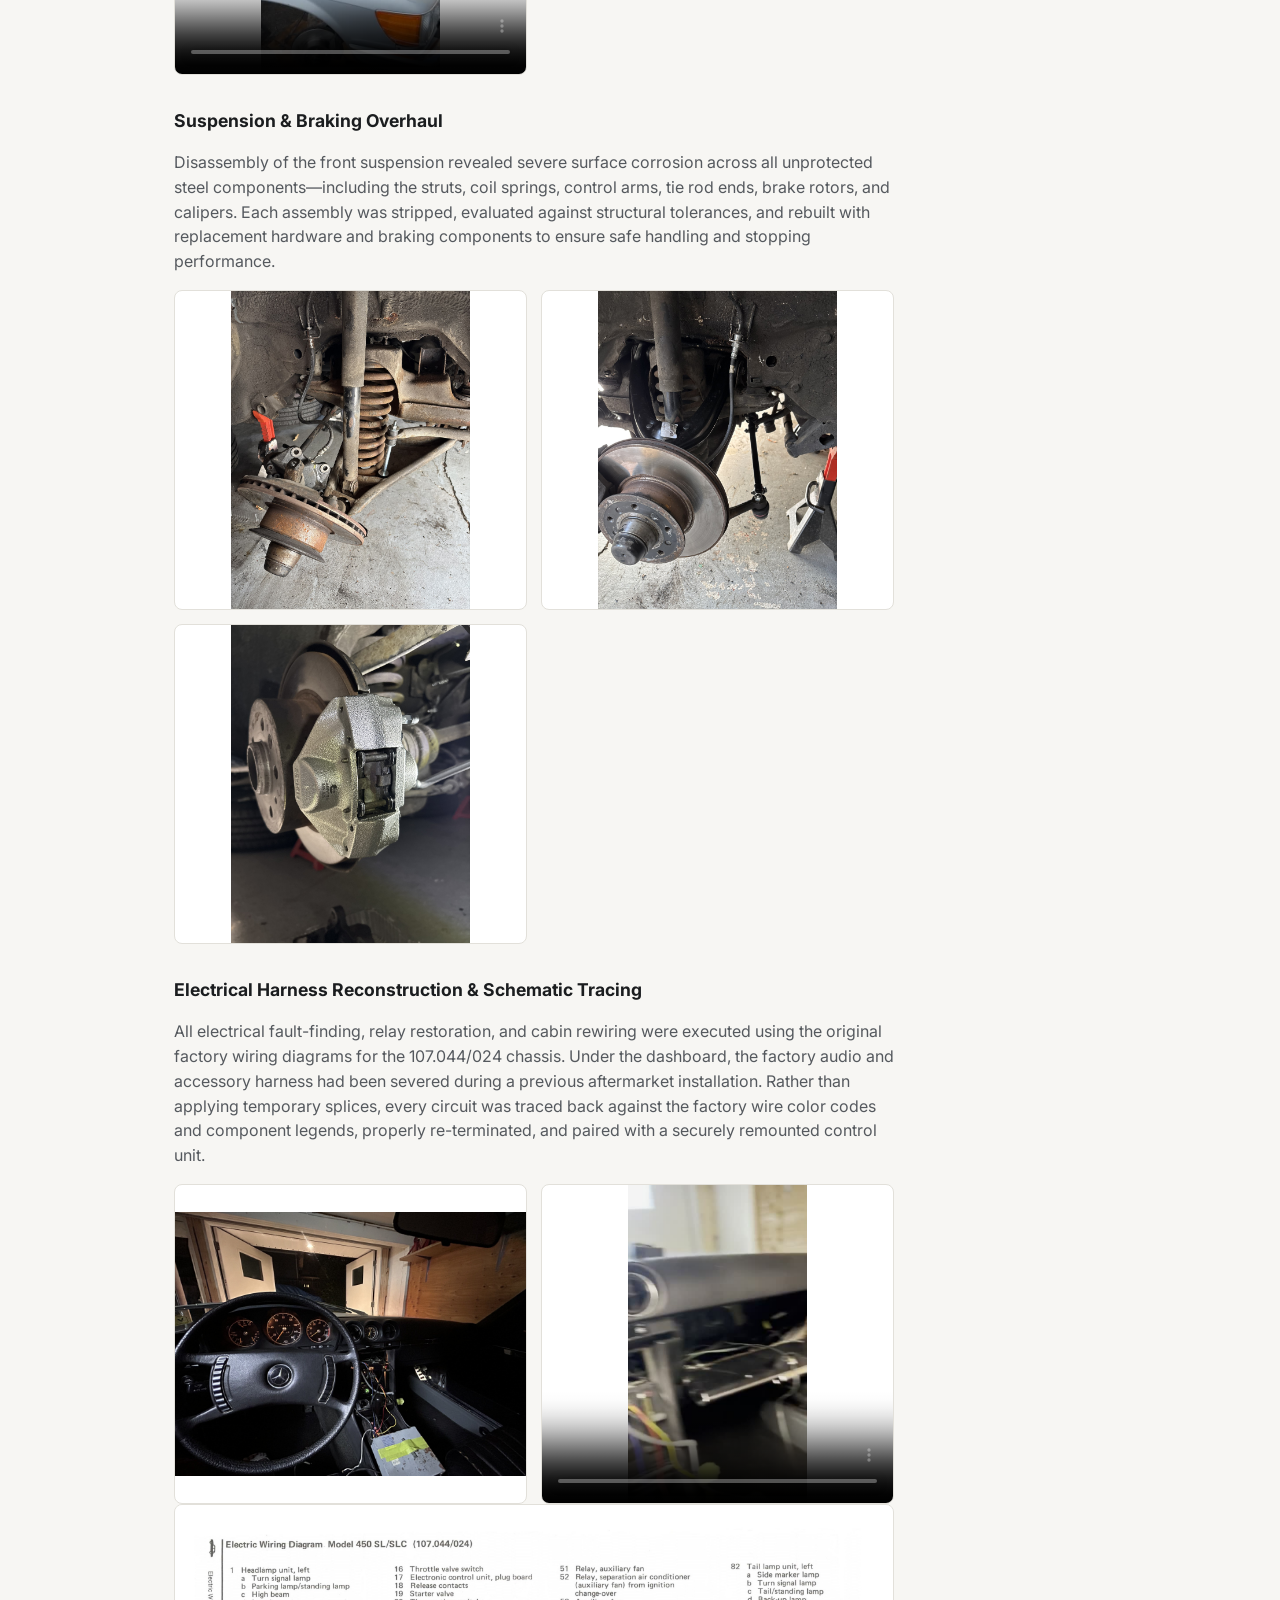
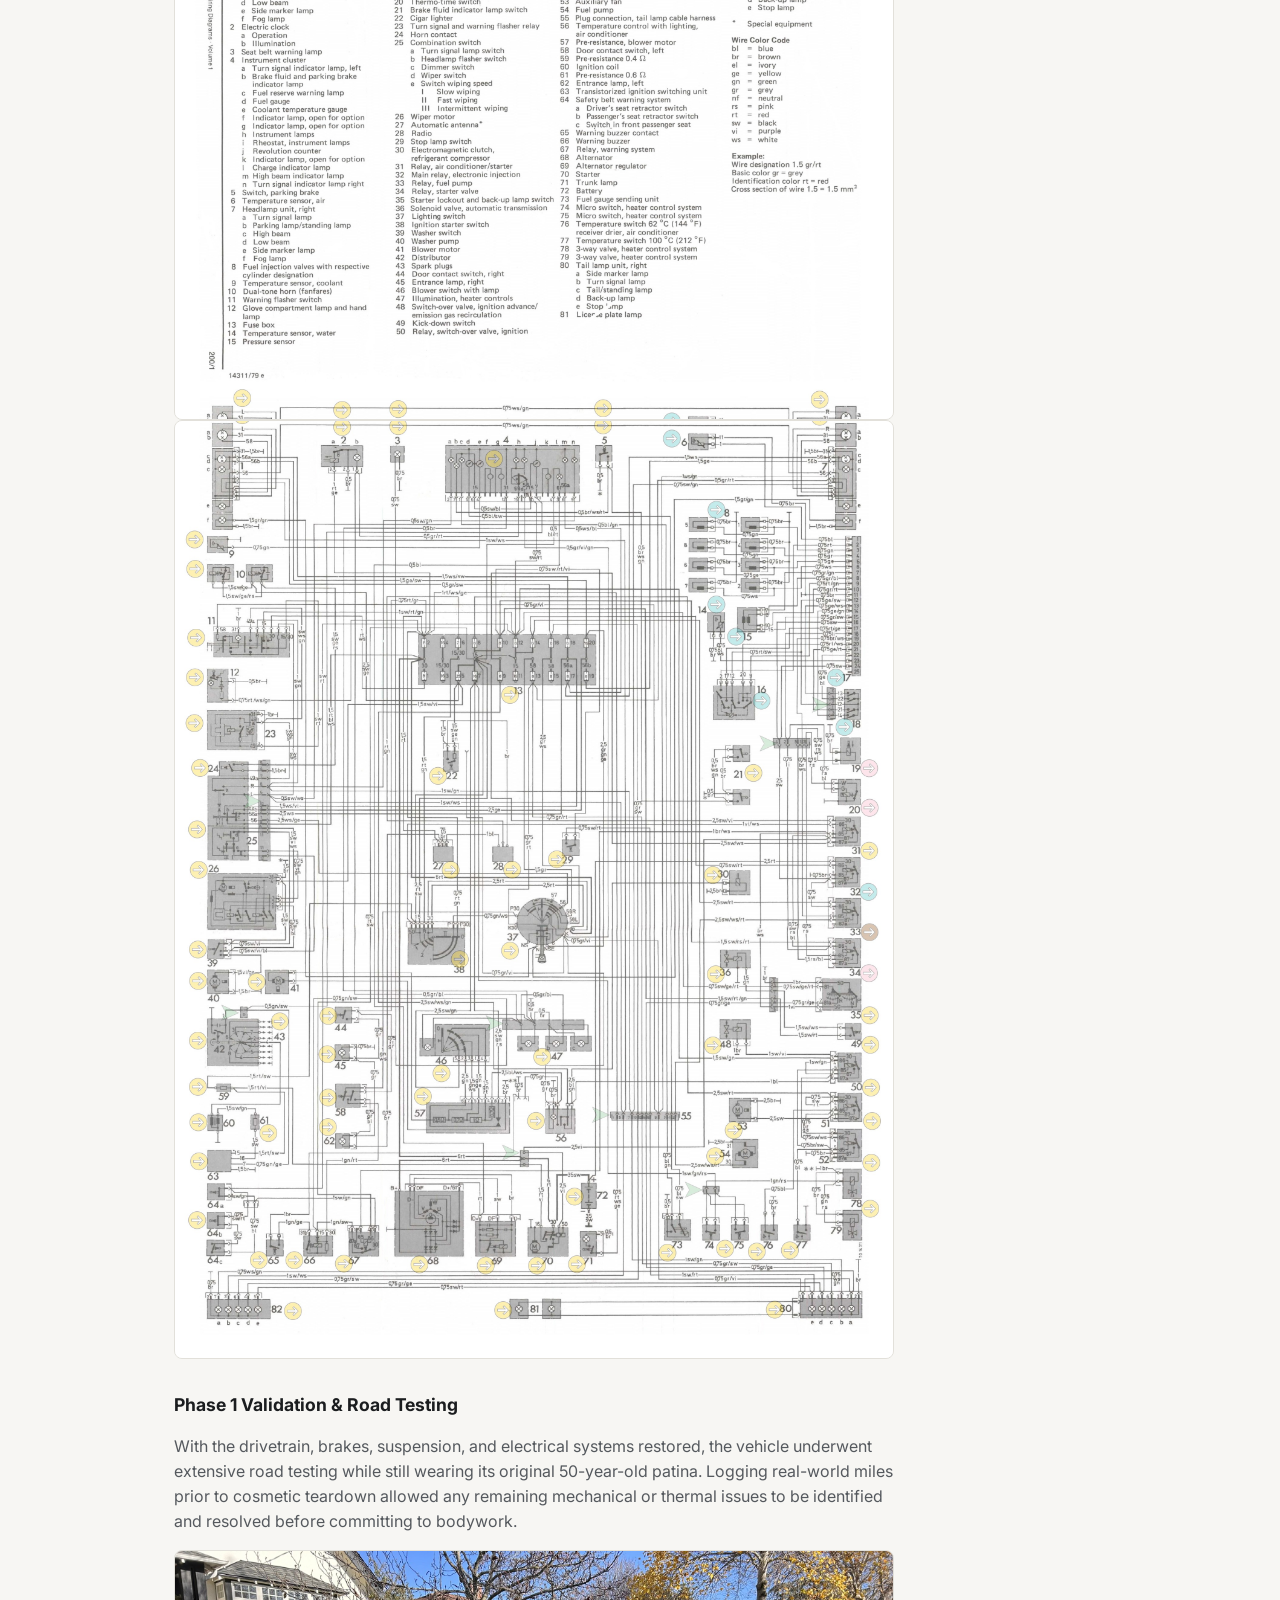
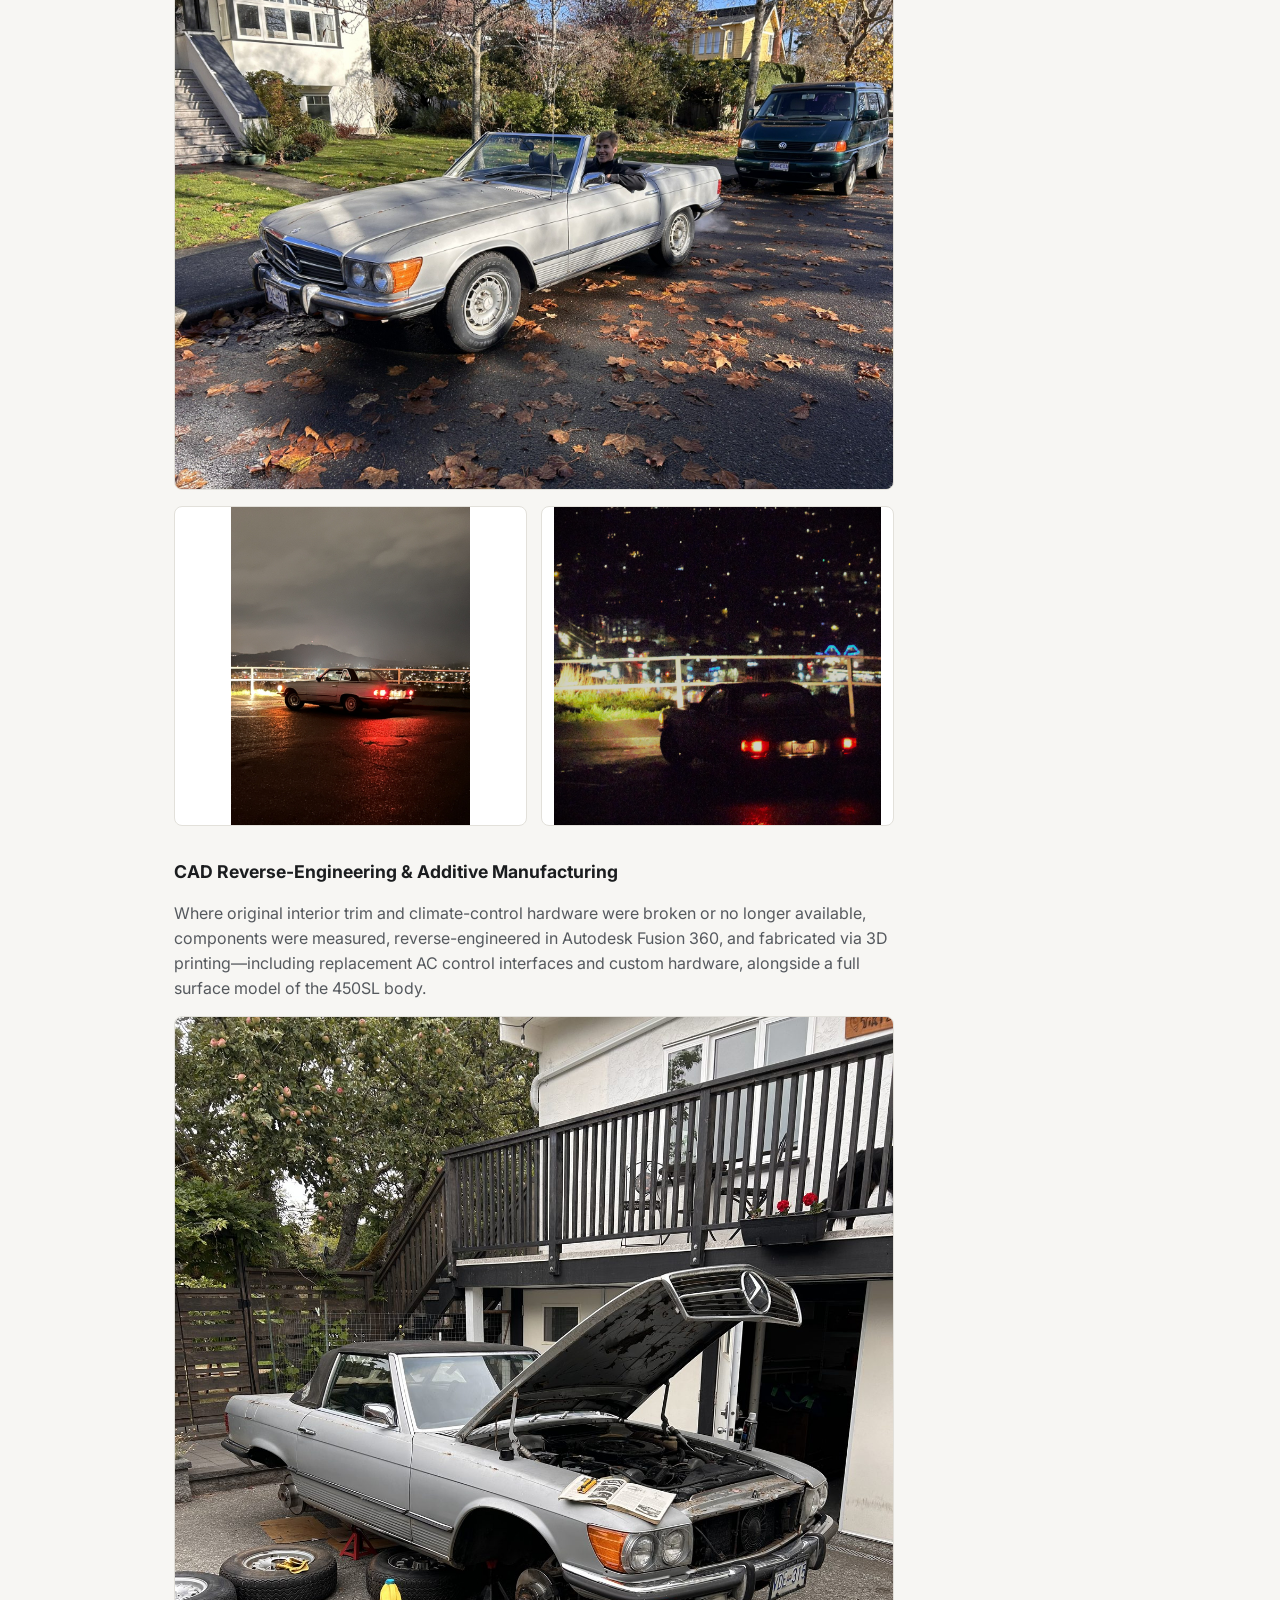
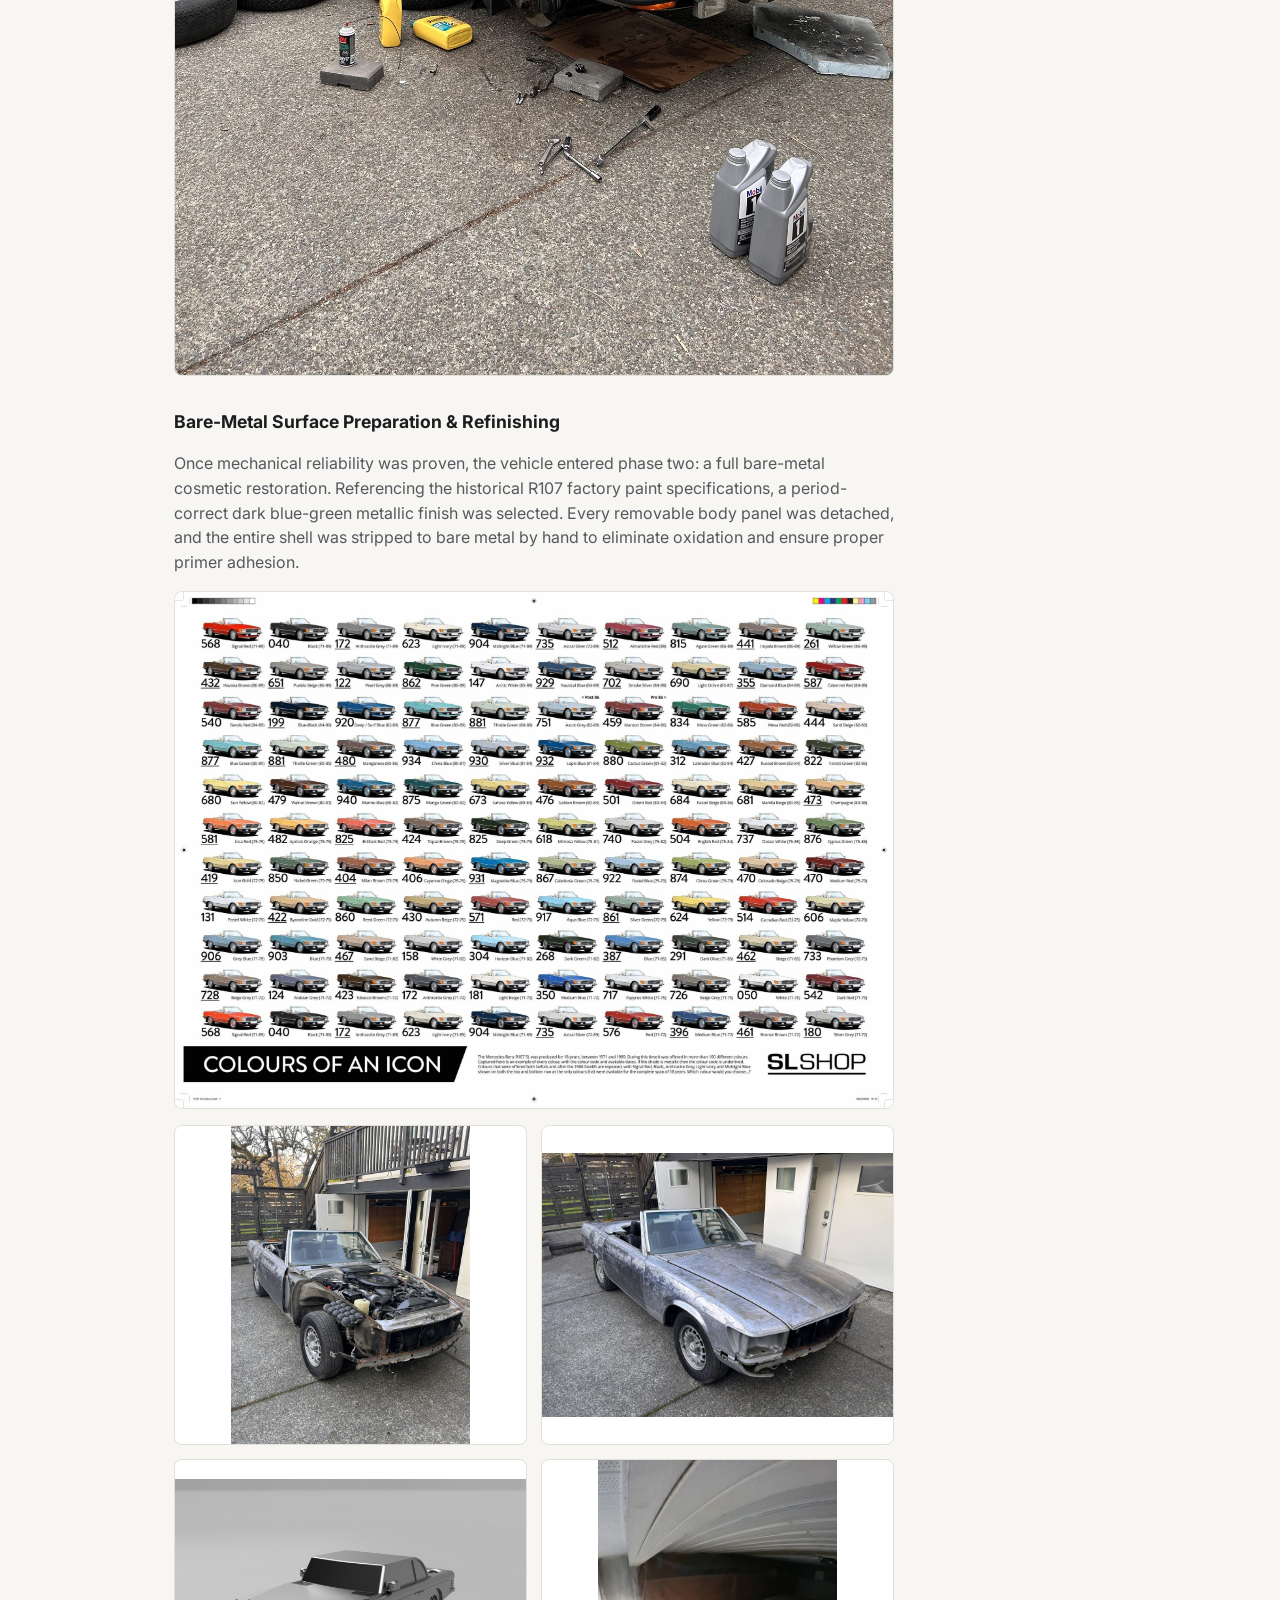
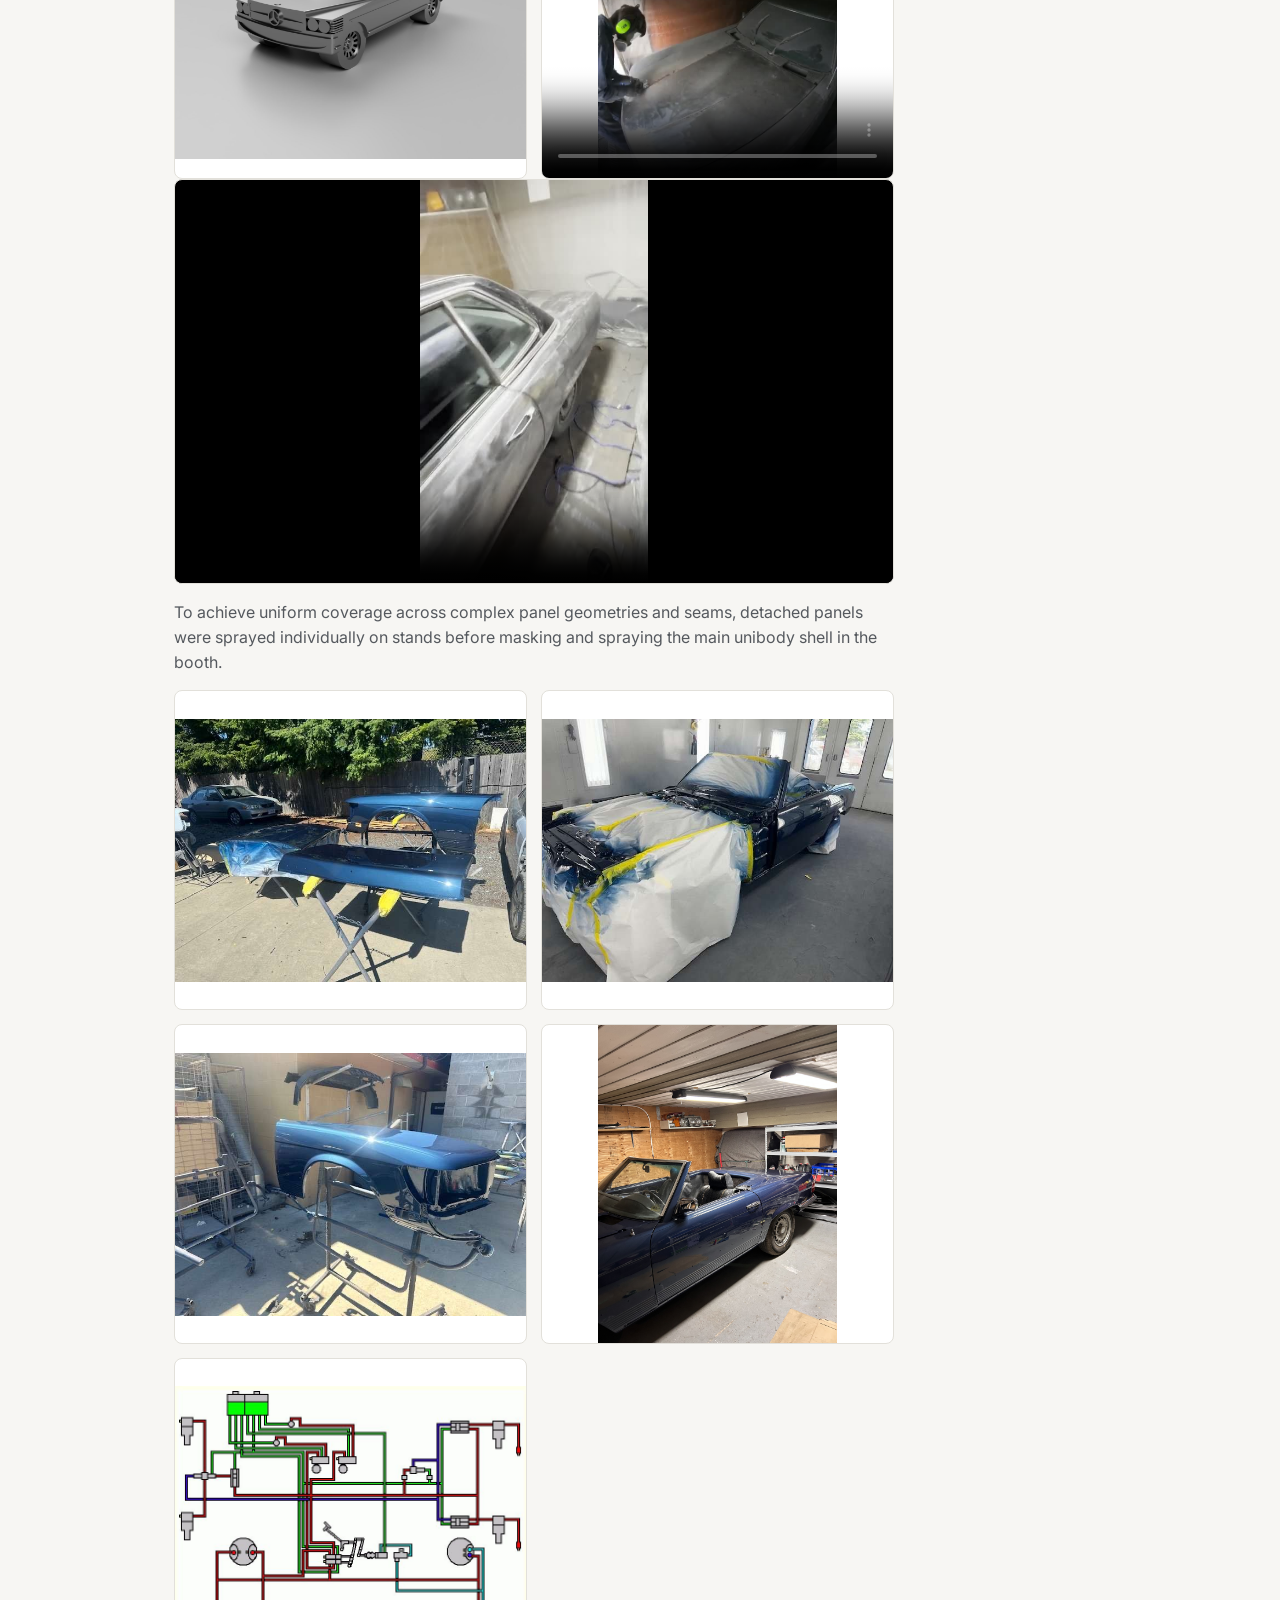
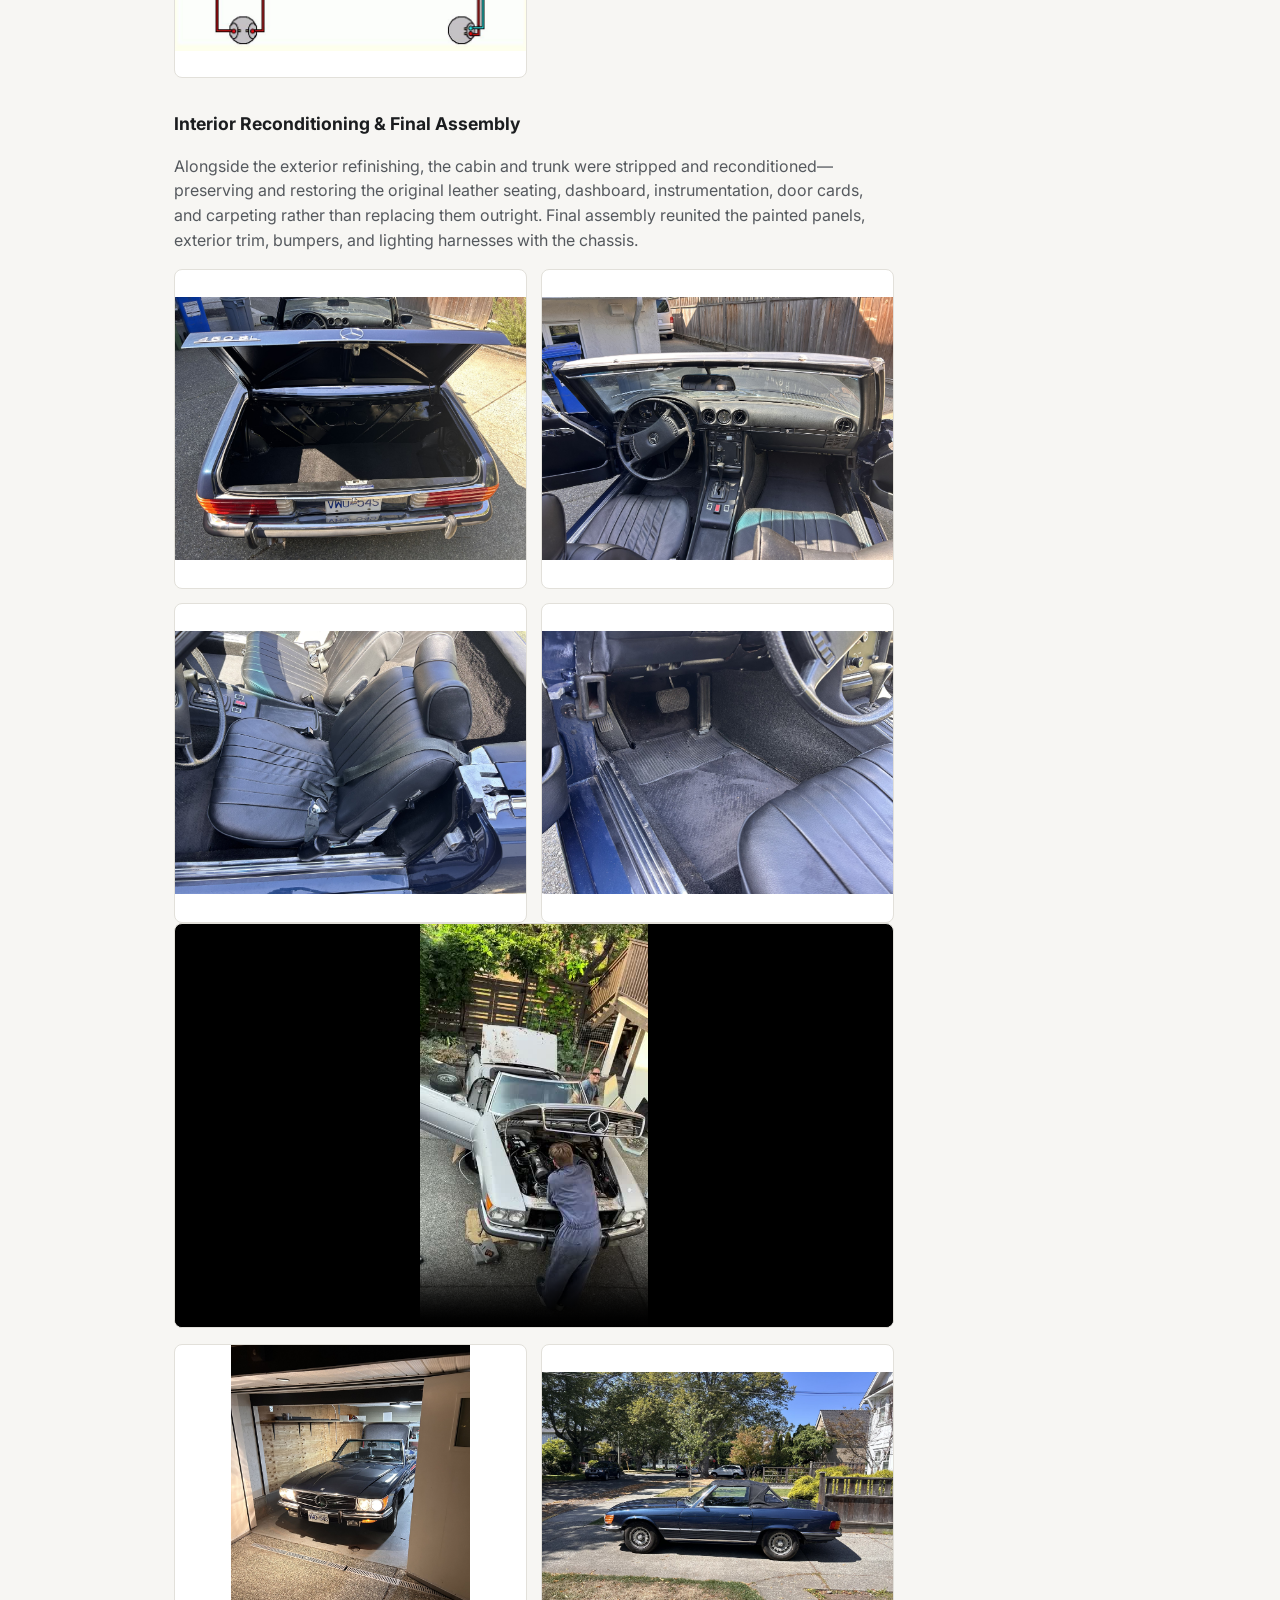
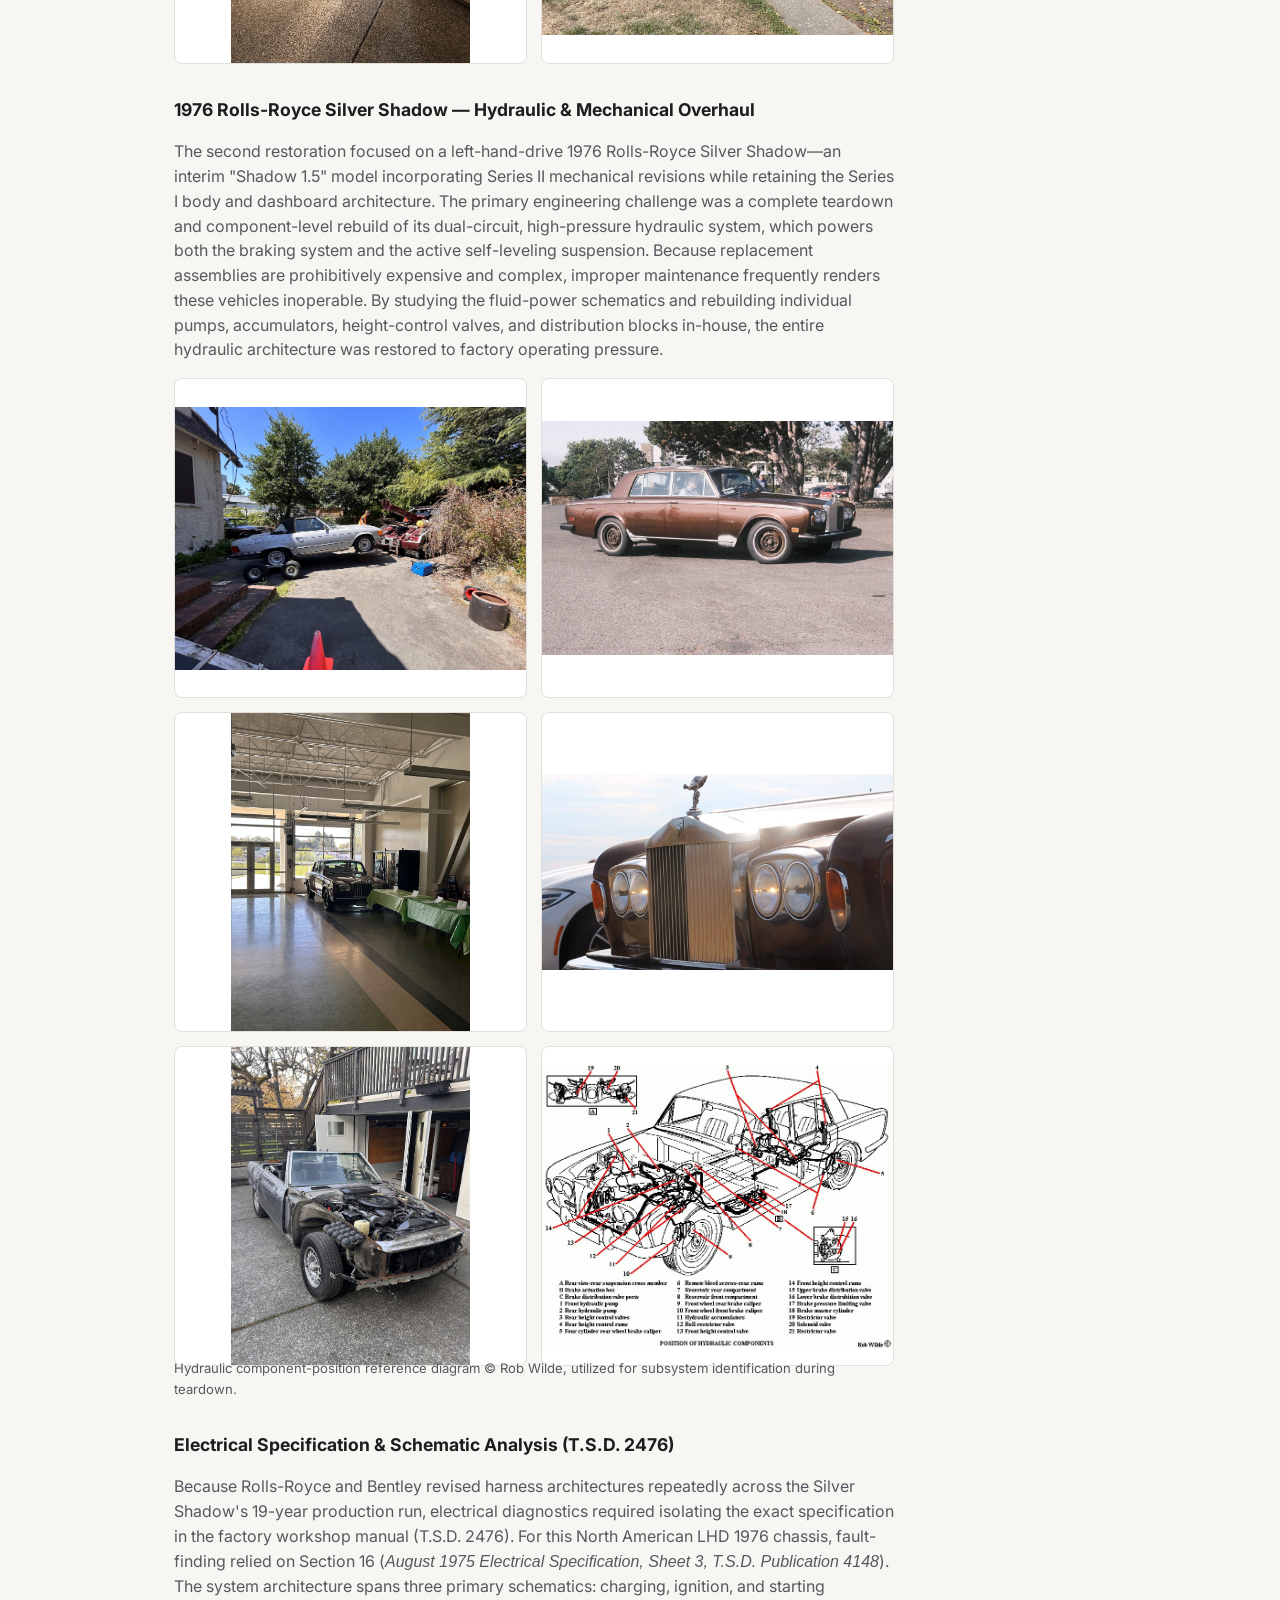
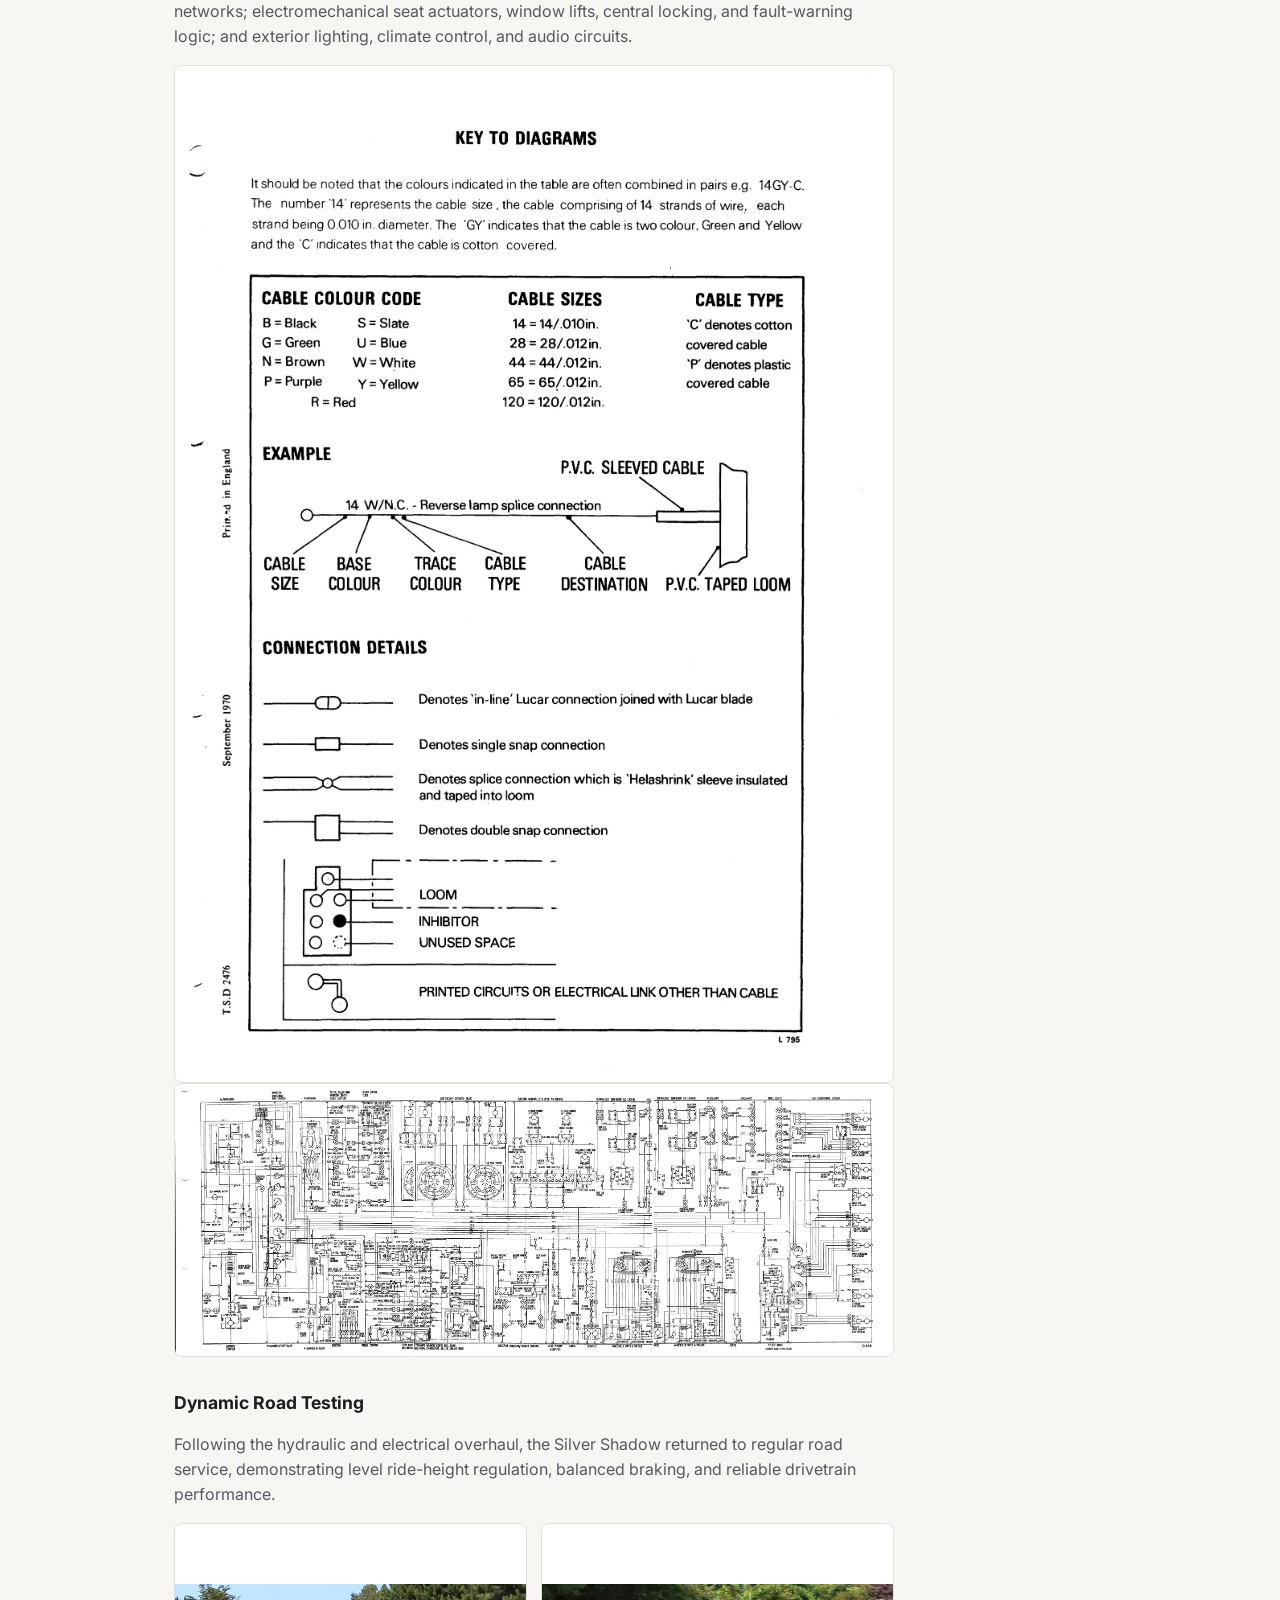
==== commit 53d60148: "Fix broken hero/thumbnail image paths and letterboxed gallery photo The car-restoration hero and hom" ====
--- a/projects/car-restoration.html
+++ b/projects/car-restoration.html
@@ -27,7 +27,7 @@
   <a class="back-link" href="../index.html#projects">← Back to portfolio</a>
 
   <div class="detail-head">
-    <h1>Classic Automotive Systems Restoration</h1>
+    <h1>Vehicle Restorations</h1>
     <div class="meta">2022 – 2025</div>
     <div class="tags">
       <span class="tag">System Diagnostics</span><span class="tag">Electrical Schematics</span><span class="tag">Hydraulics</span>
@@ -36,7 +36,7 @@
     </div>
   </div>
 
-  <img class="photo hero" src="../images/car-restoration/mercedes/36.jpg" alt="Restored 1973 Mercedes 450SL driving on a residential street">
+  <img class="photo hero" src="../images/car-restoration/mercedes/41.jpg" alt="Rolls-Royce and Mercedes parked side by side under a parking garage at night">
 
   <div class="detail-body">
     <p>
@@ -214,7 +214,6 @@
       <img class="photo" src="../images/car-restoration/mercedes/38.jpg" alt="Night shot: driving the finished Mercedes, driver silhouette">
       <img class="photo" src="../images/car-restoration/mercedes/39.jpg" alt="Close-up of the Mercedes grille emblem at night">
       <img class="photo" src="../images/car-restoration/mercedes/40.jpg" alt="Front three-quarter night shot of the finished Mercedes">
-      <img class="photo" src="../images/car-restoration/mercedes/41.jpg" alt="Rolls-Royce and Mercedes parked side by side under a parking garage at night">
       <img class="photo" src="../images/car-restoration/mercedes/42.jpg" alt="Both restored cars parked together in the driveway, daytime">
     </div>
   </div>
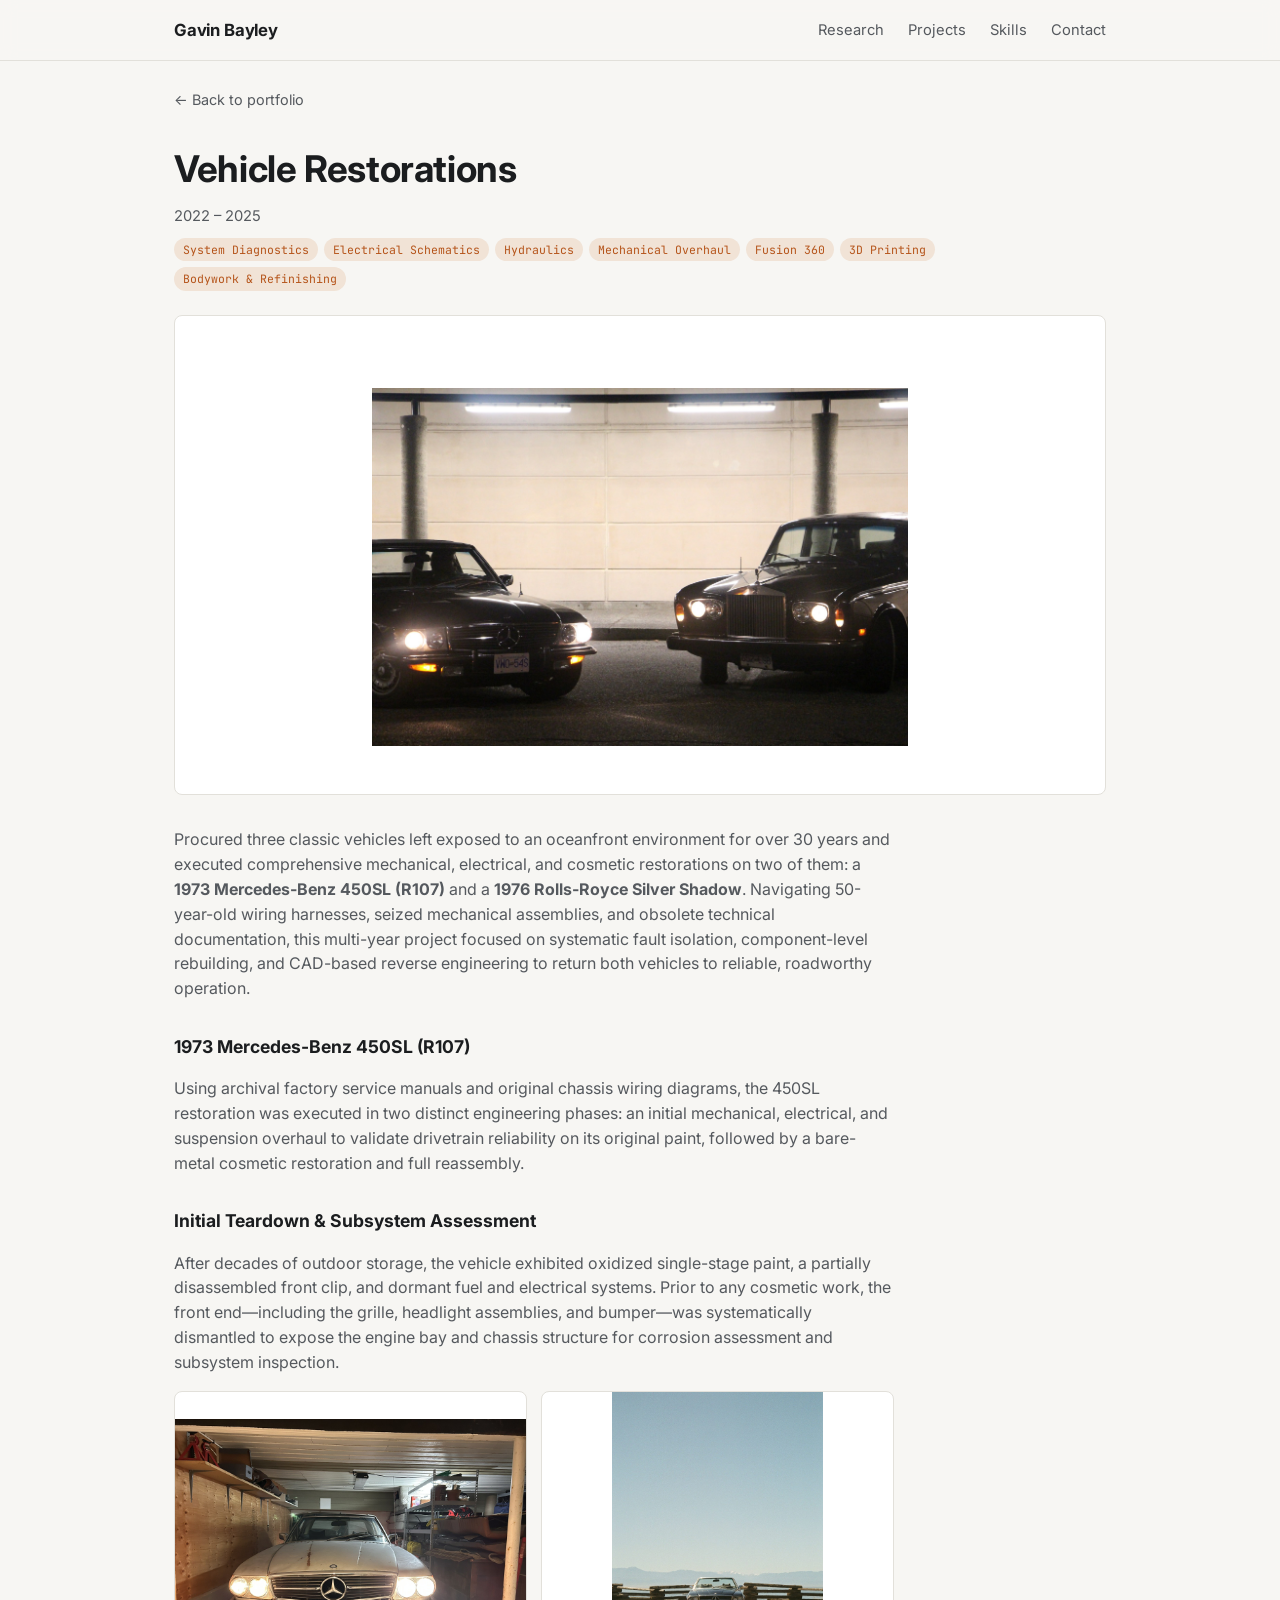
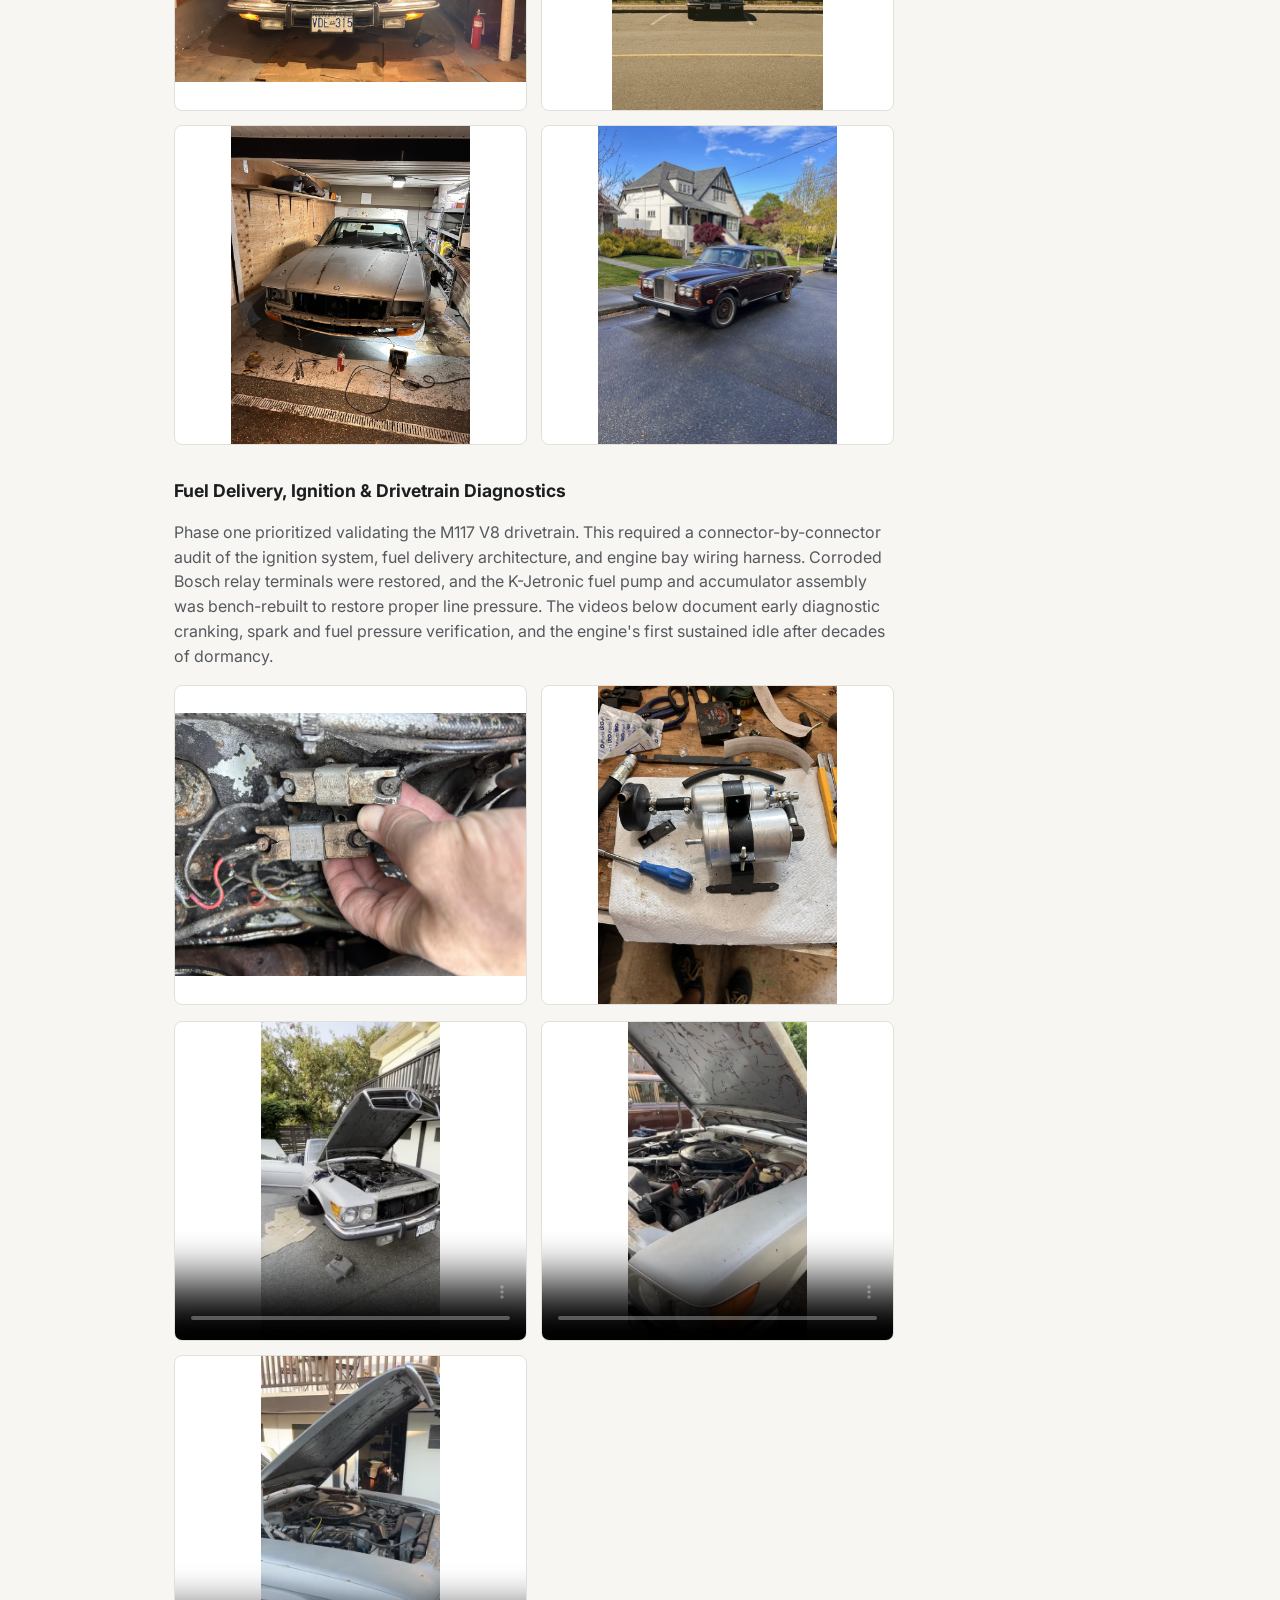
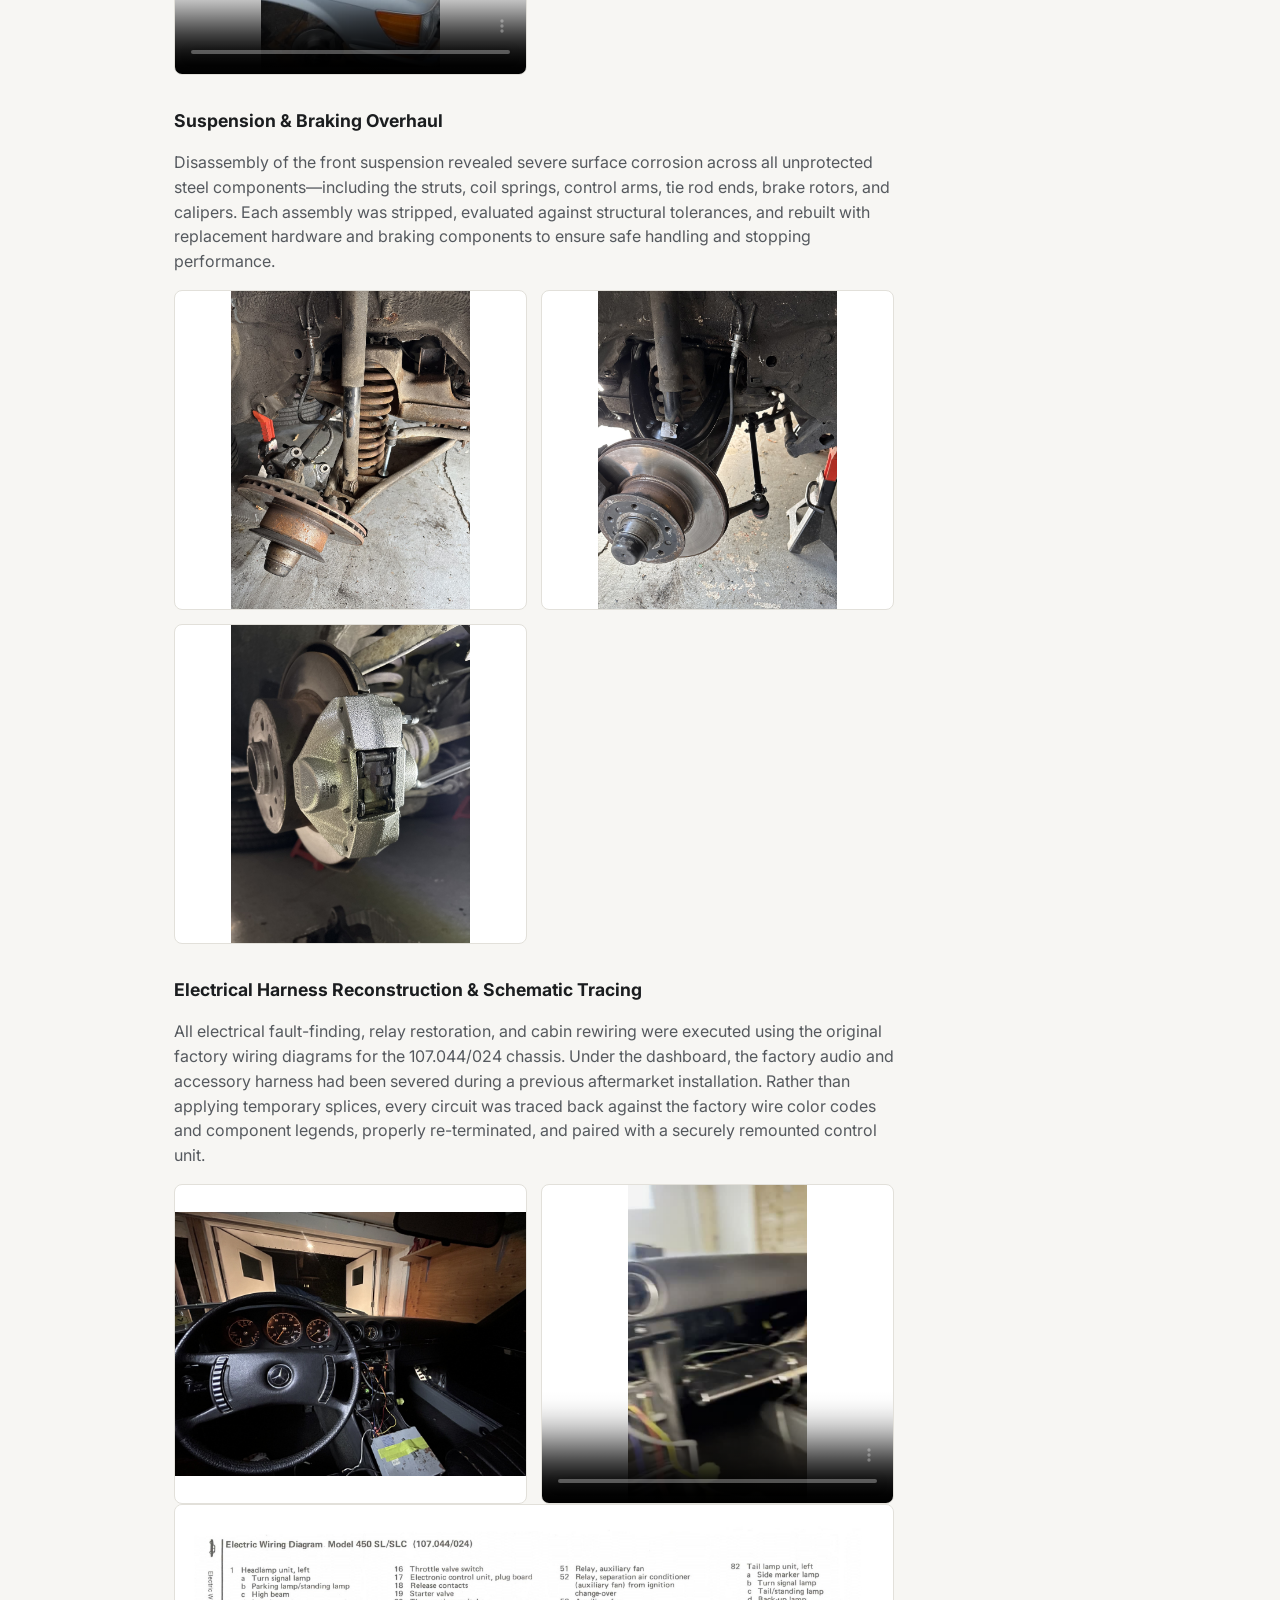
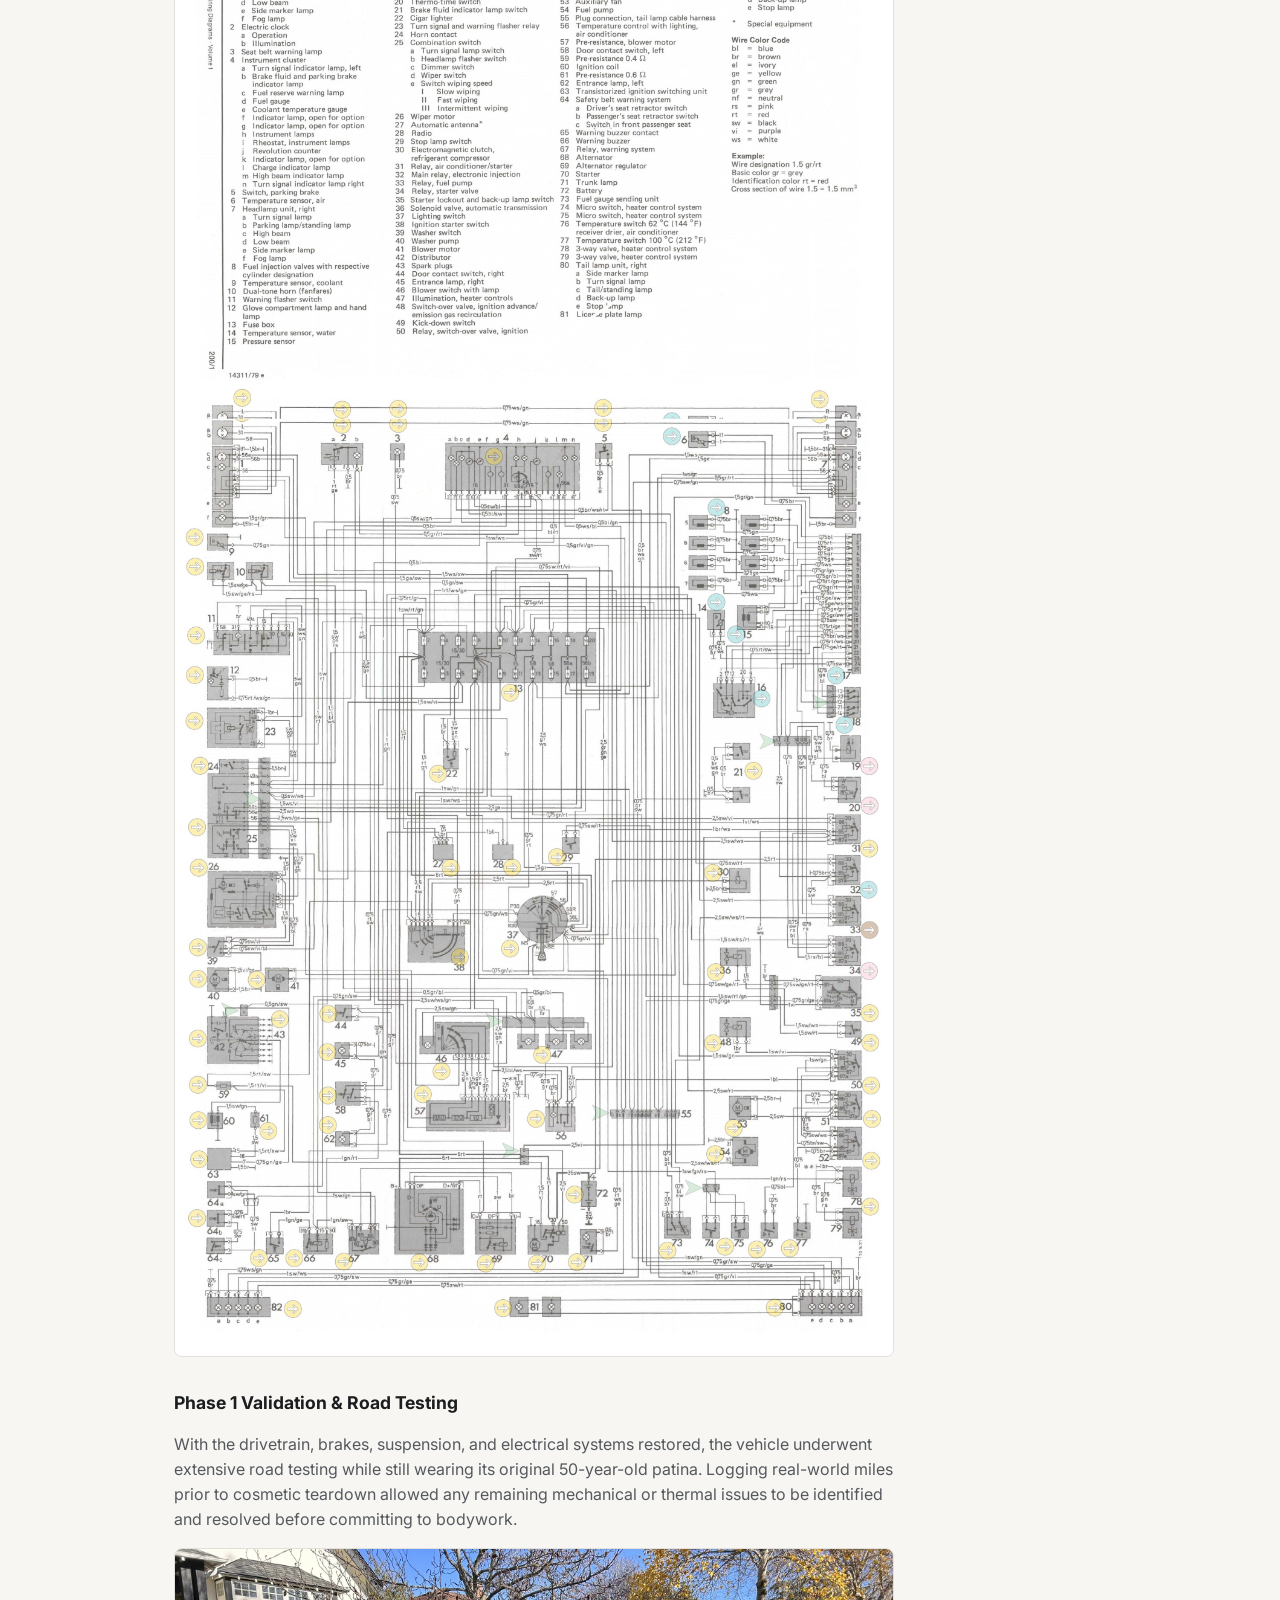
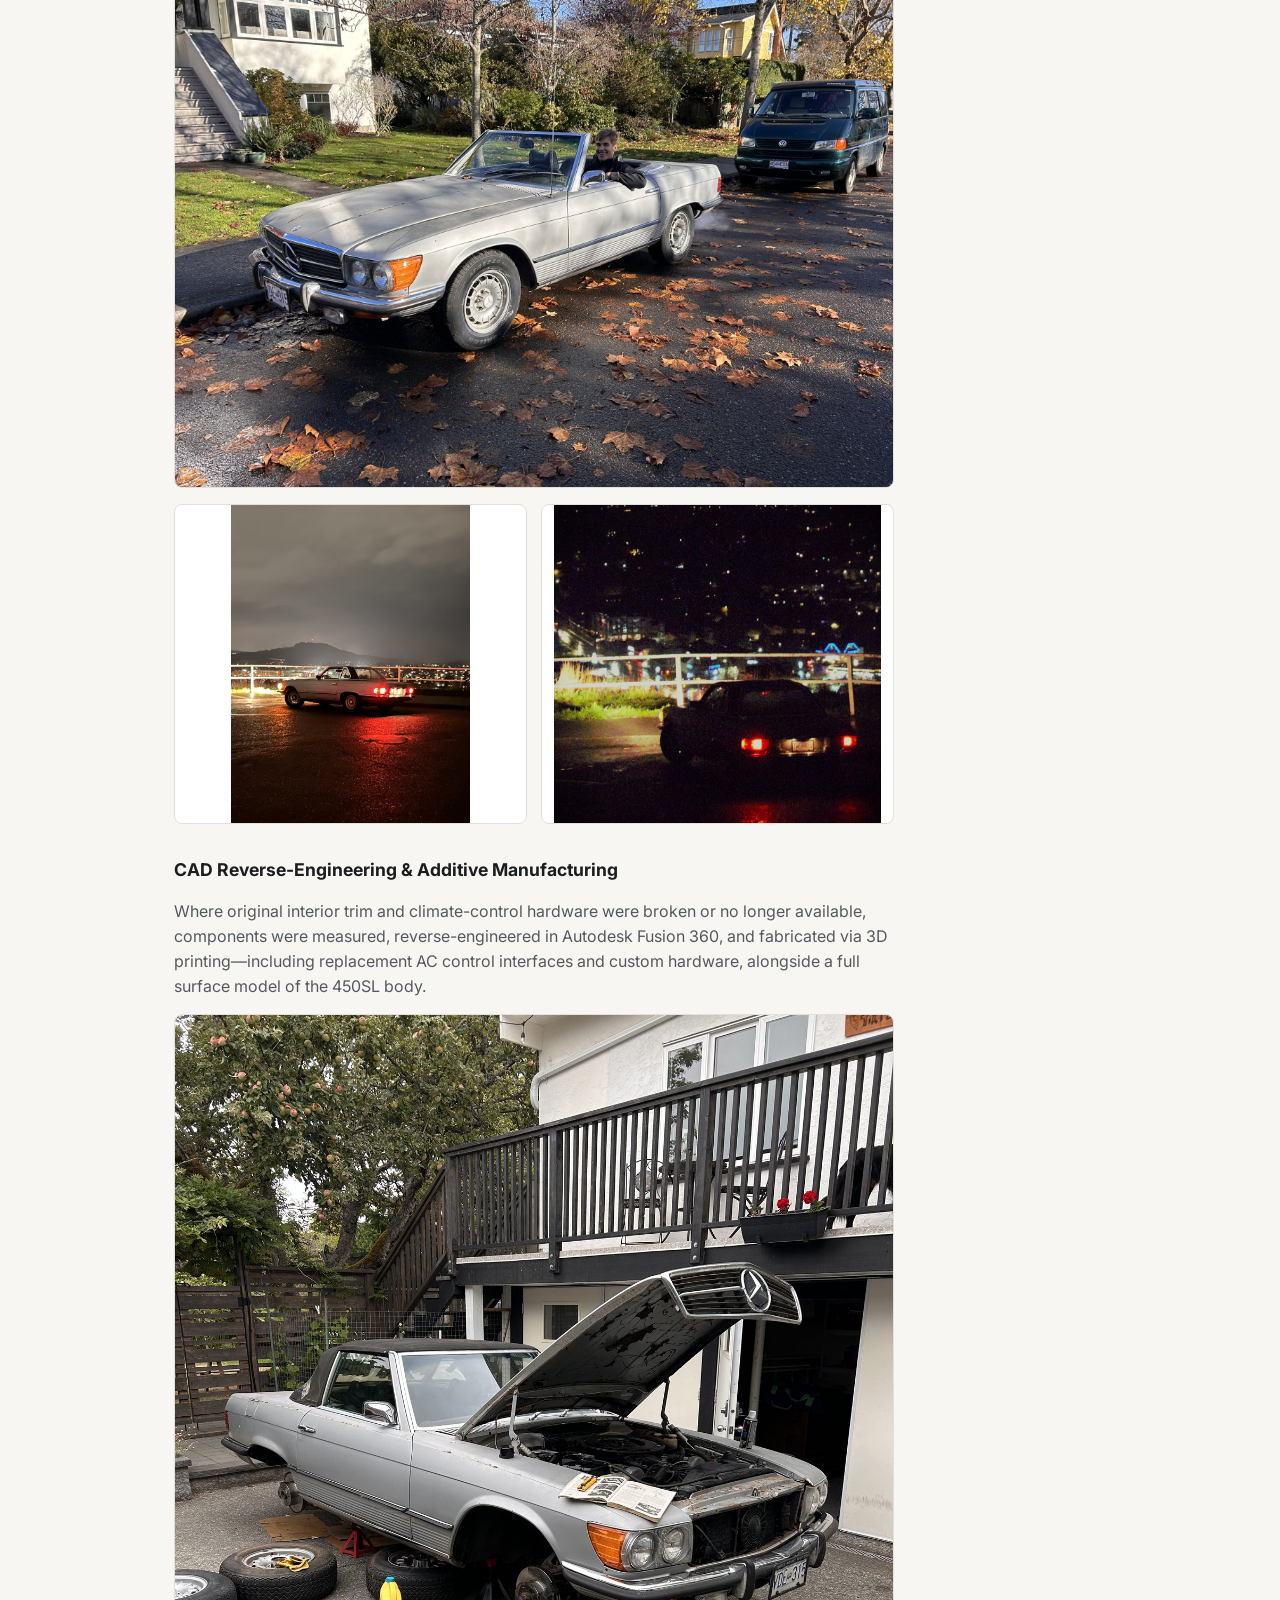
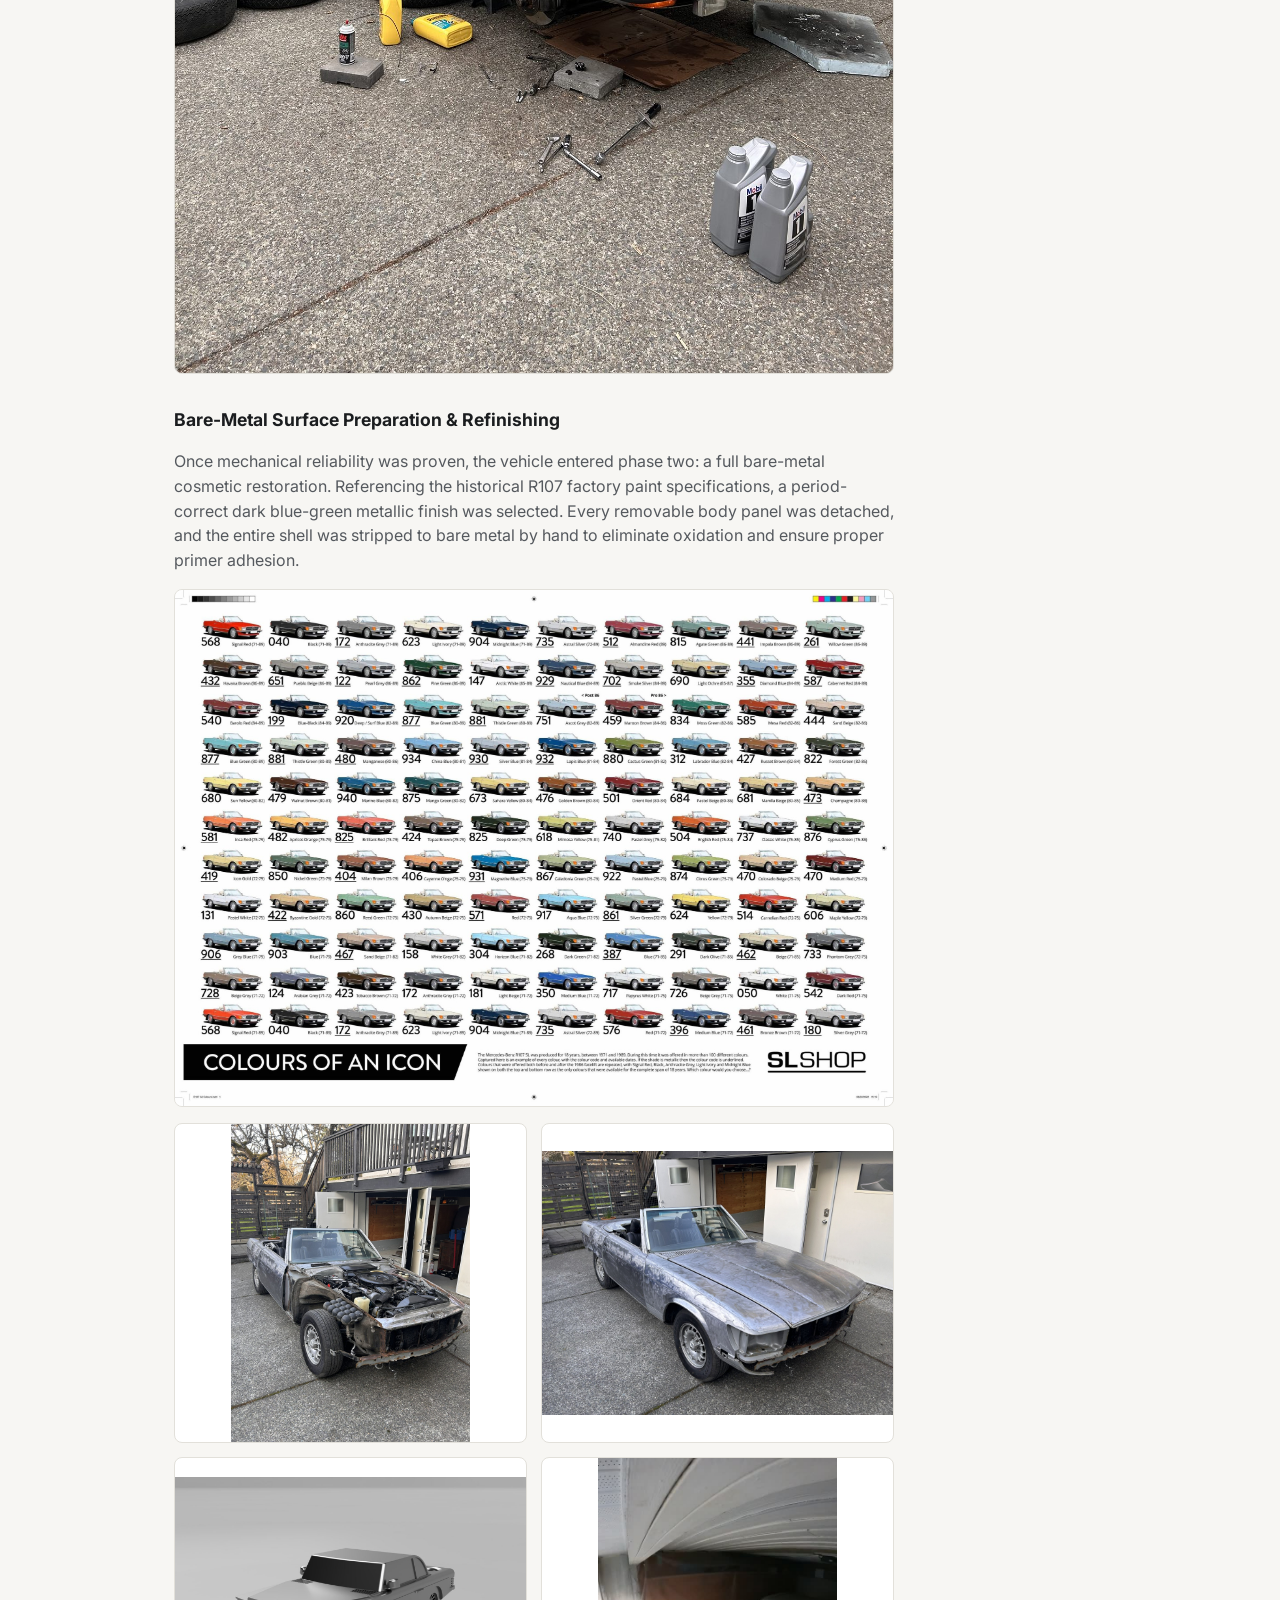
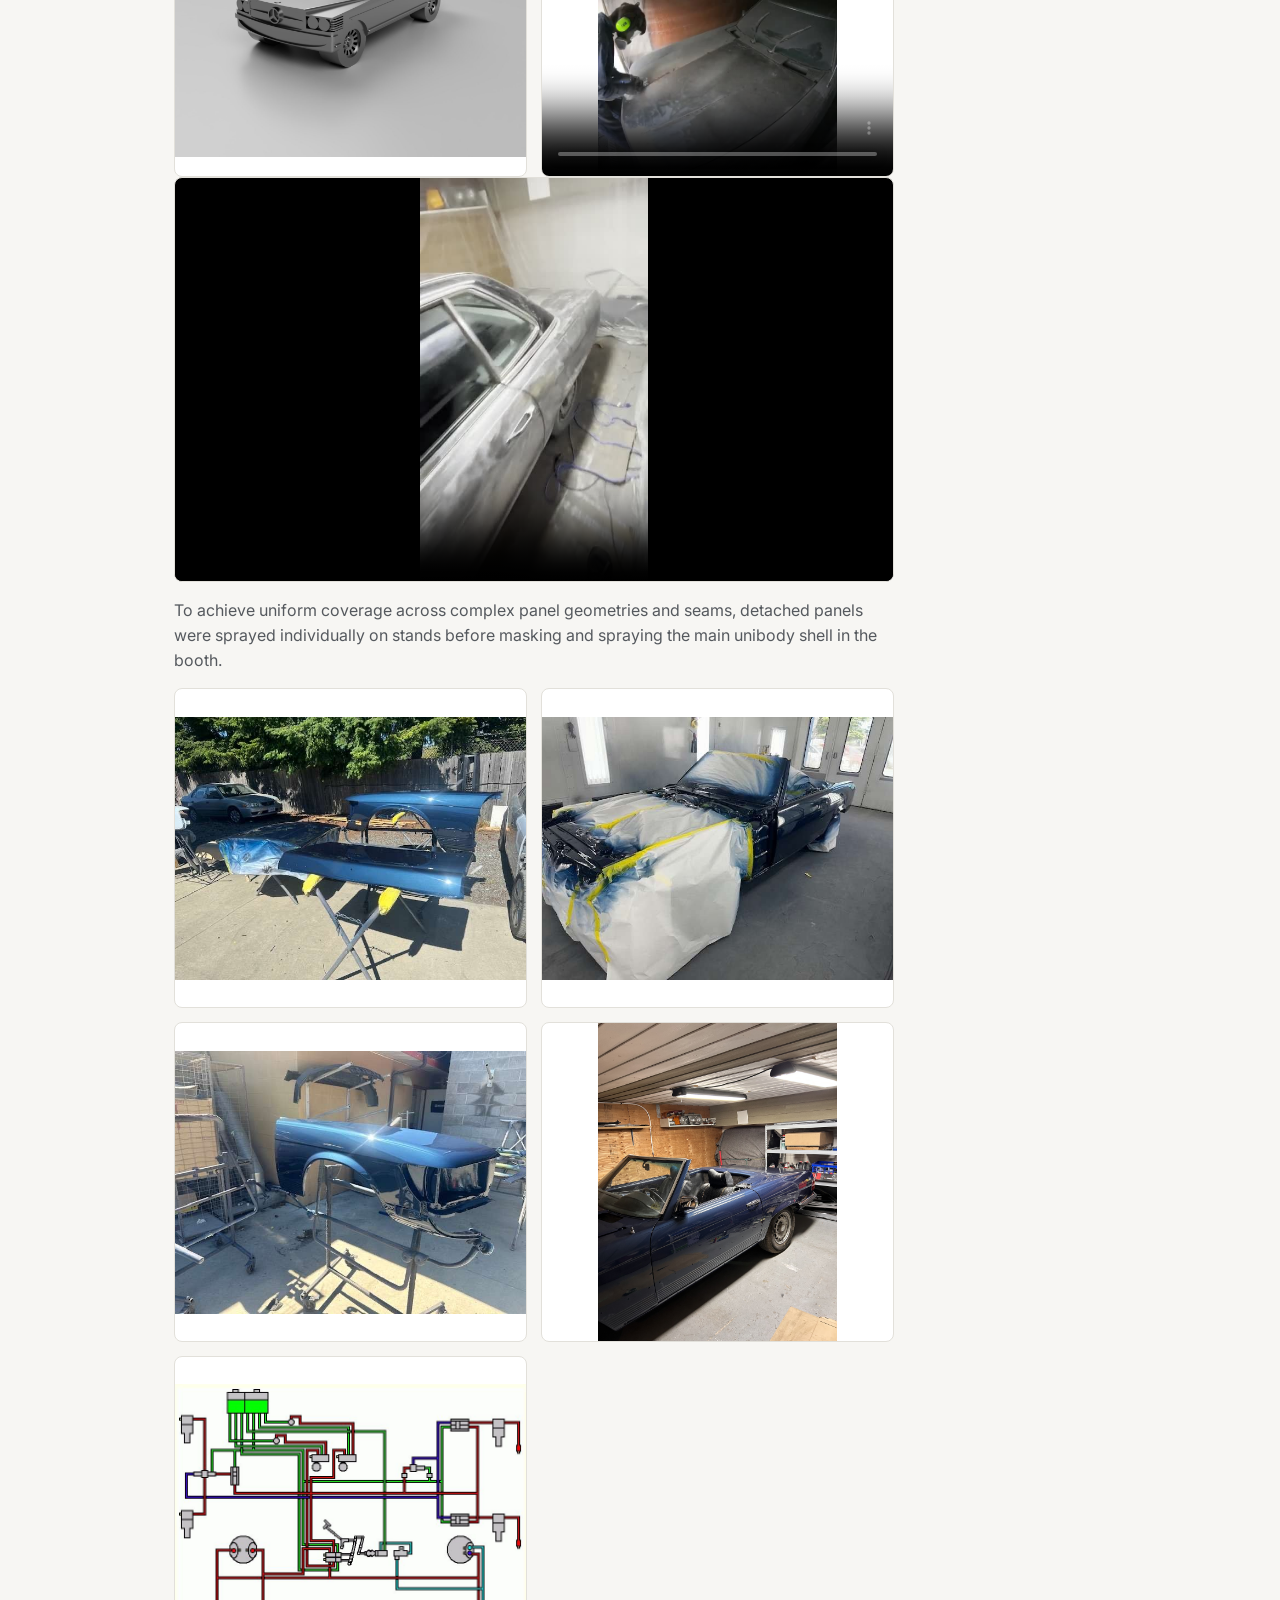
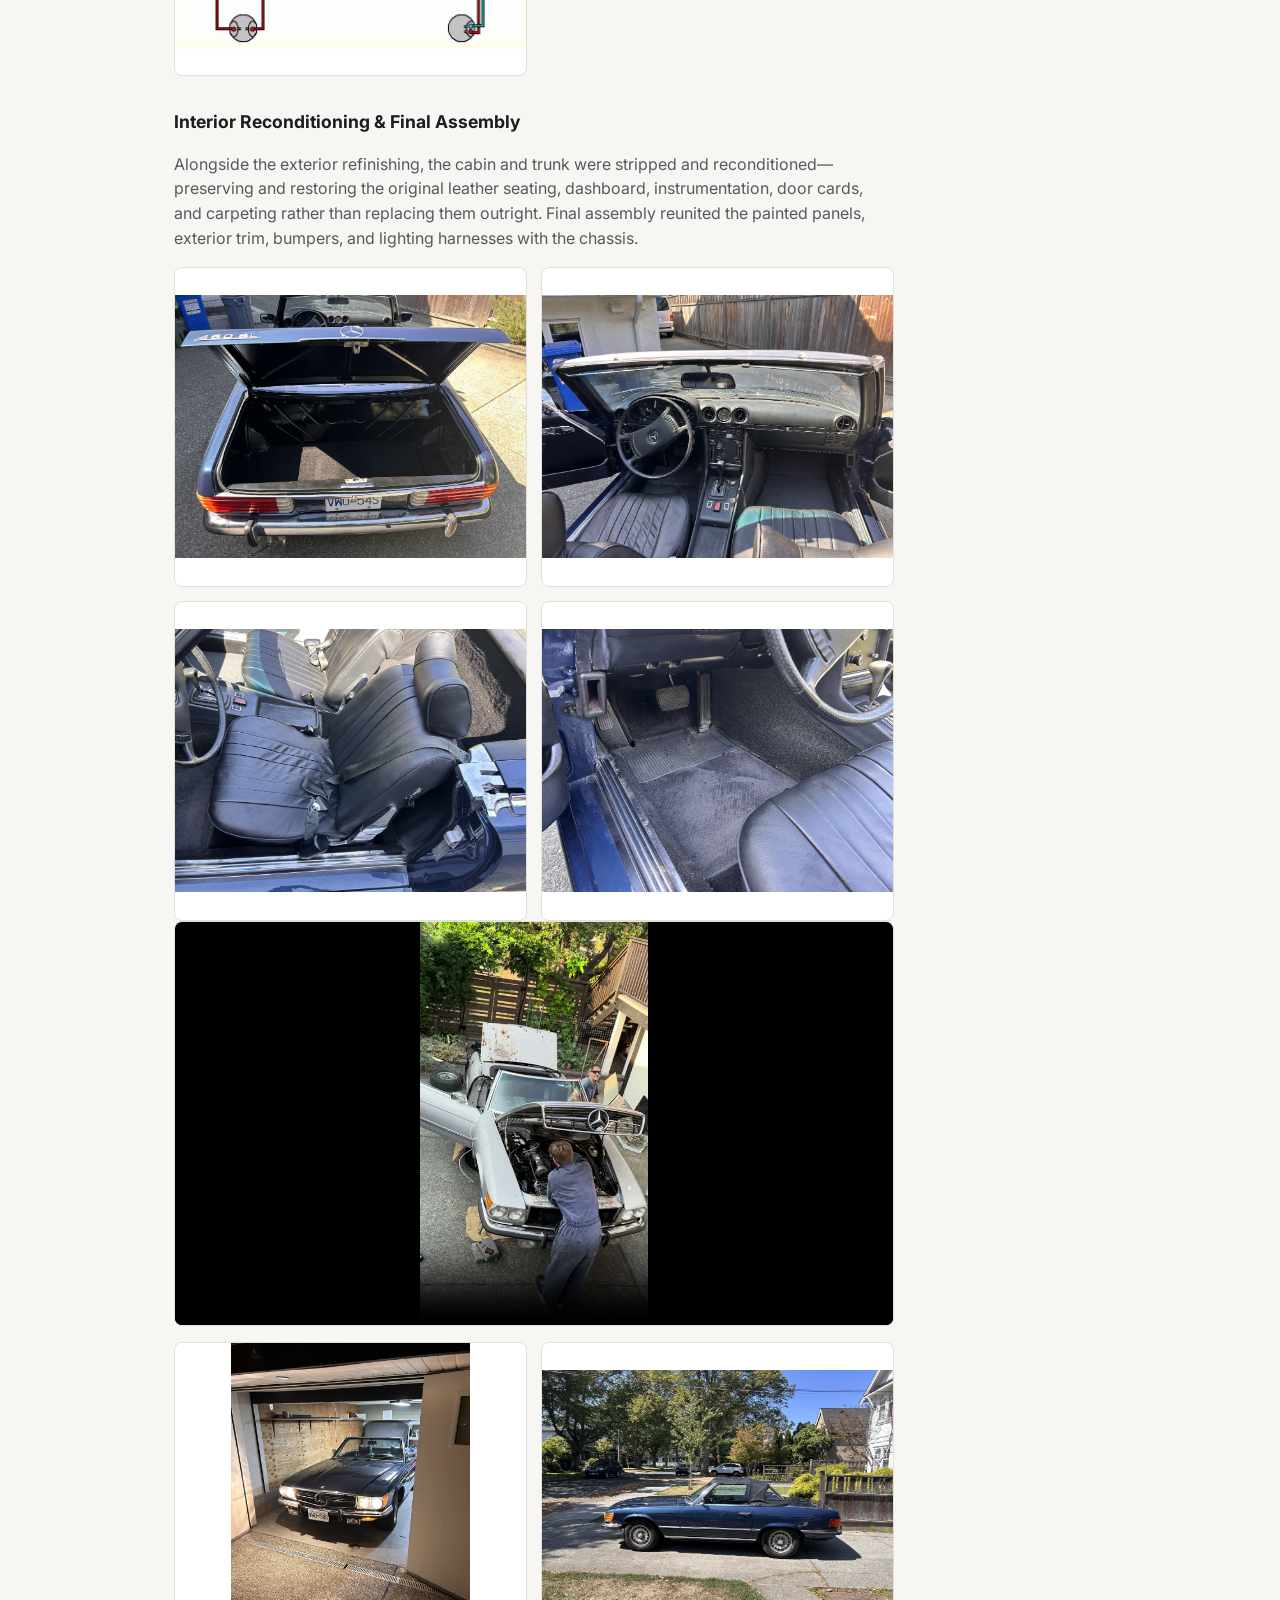
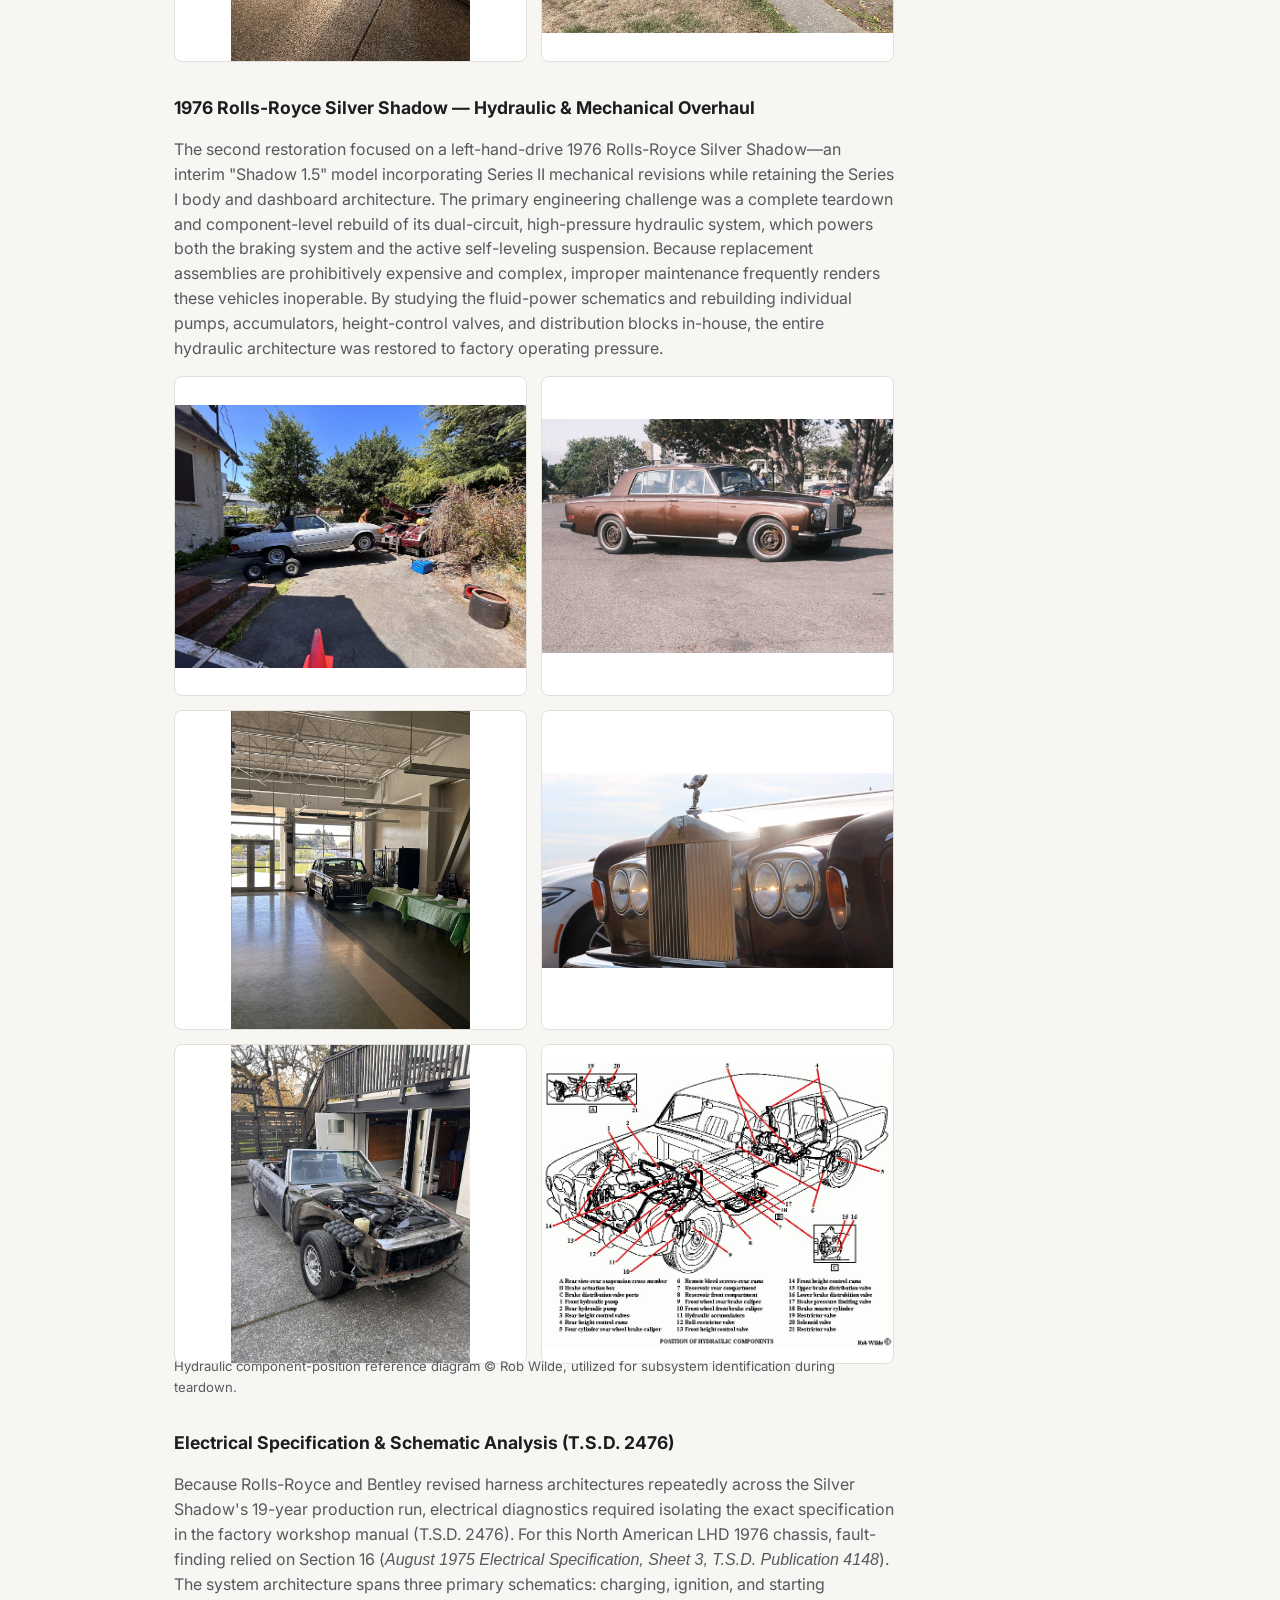
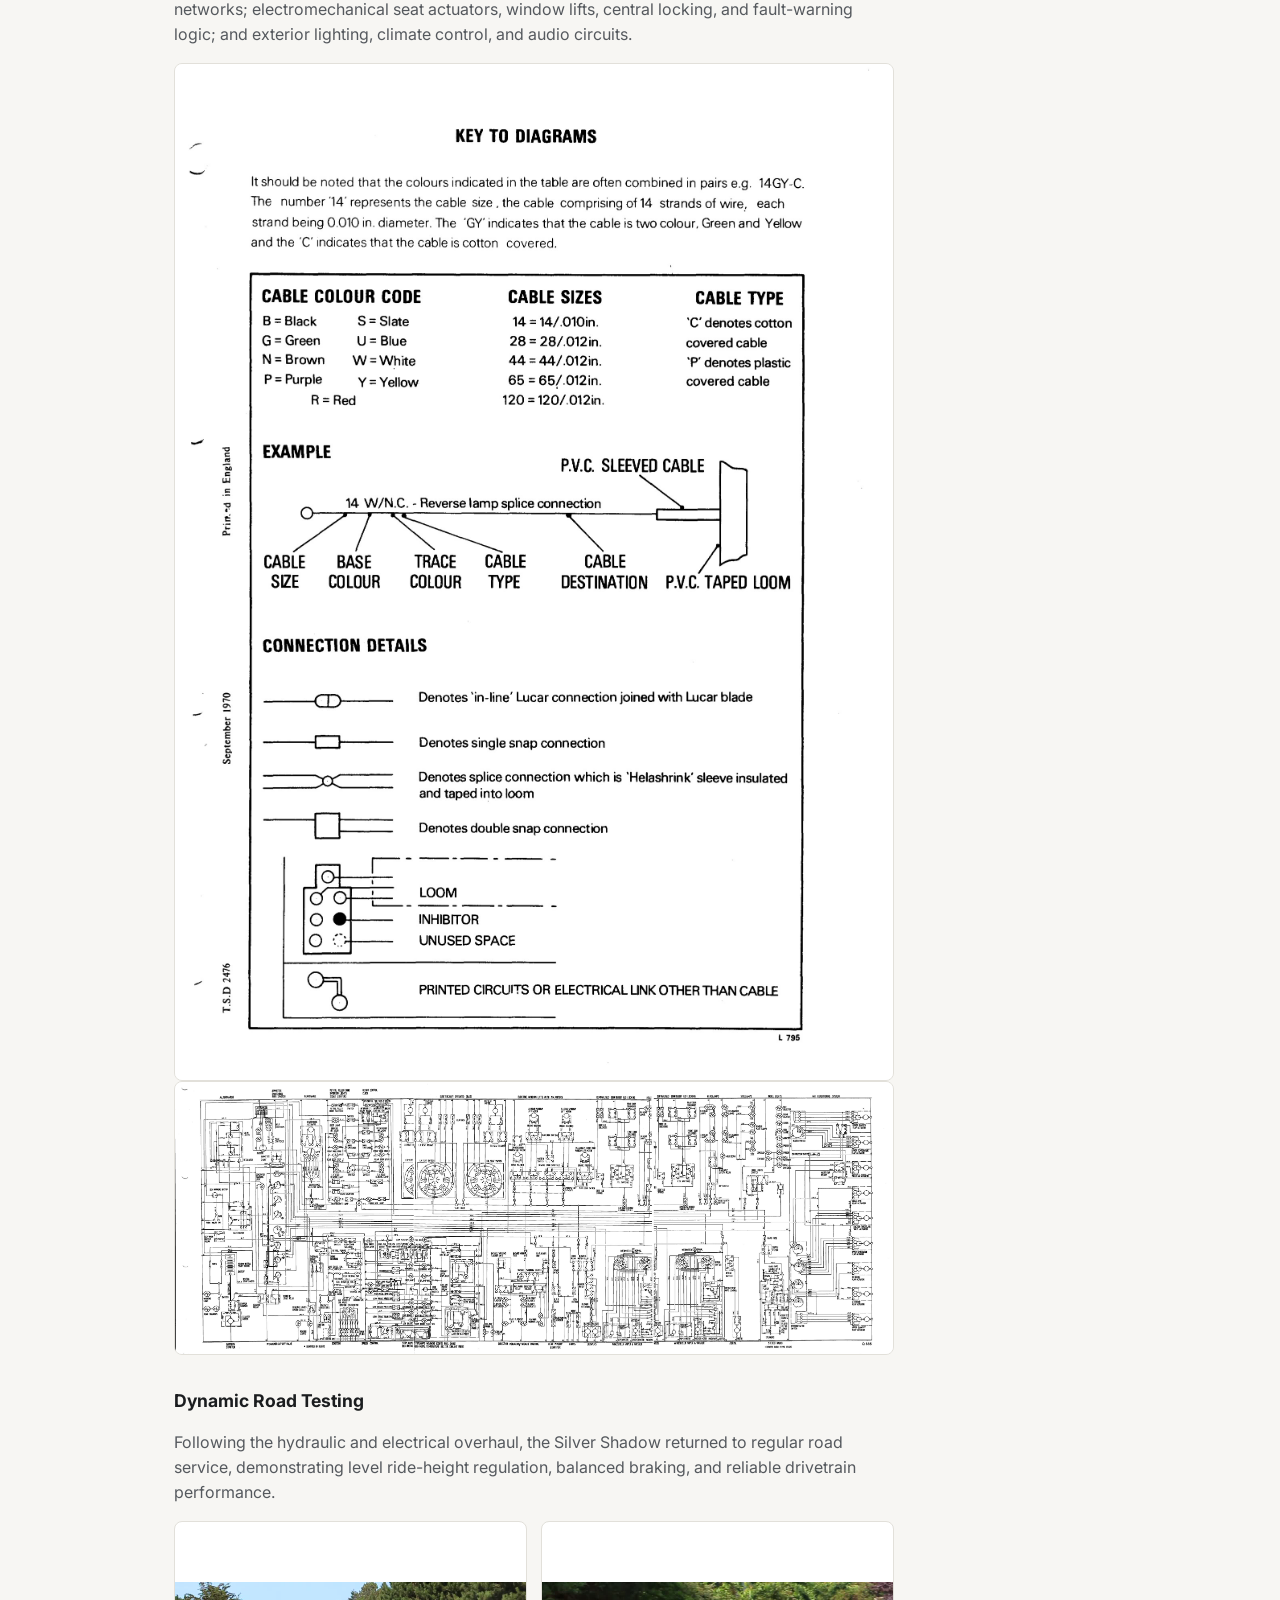
==== commit 73326f8d: "Re-fix hero image path and merge Mercedes wiring diagram into one figure Redo two fixes that got rev" ====
--- a/projects/car-restoration.html
+++ b/projects/car-restoration.html
@@ -40,7 +40,12 @@
 
   <div class="detail-body">
     <p>
-      Procured three classic vehicles left exposed to an oceanfront environment for over 30 years and executed comprehensive mechanical, electrical, and cosmetic restorations on two of them: a <strong>1973 Mercedes-Benz 450SL (R107)</strong> and a <strong>1976 Rolls-Royce Silver Shadow</strong>. Navigating 50-year-old wiring harnesses, seized mechanical assemblies, and obsolete technical documentation, this multi-year project focused on systematic fault isolation, component-level rebuilding, and CAD-based reverse engineering to return both vehicles to reliable, roadworthy operation.
+      Procured three classic vehicles left exposed to an oceanfront environment for over 30 years and executed 
+      comprehensive mechanical, electrical, and cosmetic restorations on two of them: a <strong>1973 Mercedes-Benz 450SL 
+      (R107)</strong> and a <strong>1976 Rolls-Royce Silver Shadow</strong>. Navigating 50-year-old wiring harnesses, 
+      seized mechanical assemblies, and obsolete technical documentation, this multi-year project focused on systematic 
+      fault isolation, component-level rebuilding, and CAD-based reverse engineering to return both vehicles to reliable, 
+      roadworthy operation.
     </p>
 
     <h3>1973 Mercedes-Benz 450SL (R107)</h3>
@@ -99,8 +104,7 @@
         <source src="../images/car-restoration/mercedes/v-wiring.mp4" type="video/mp4">
       </video>
     </div>
-    <img class="photo" src="../images/car-restoration/mercedes/43.jpg" alt="Factory wiring diagram component legend and wire color code for the Mercedes 450 SL/SLC">
-    <img class="photo" src="../images/car-restoration/mercedes/44.jpg" alt="Full factory electrical wiring diagram for the Mercedes 450 SL/SLC, model 107.044/024">
+    <img class="photo" src="../images/car-restoration/mercedes/wiring-combined.jpg" alt="Full factory electrical wiring diagram for the Mercedes 450 SL/SLC, model 107.044/024, with component legend and wire color code">
 
     <h3>Phase 1 Validation &amp; Road Testing</h3>
     <p>
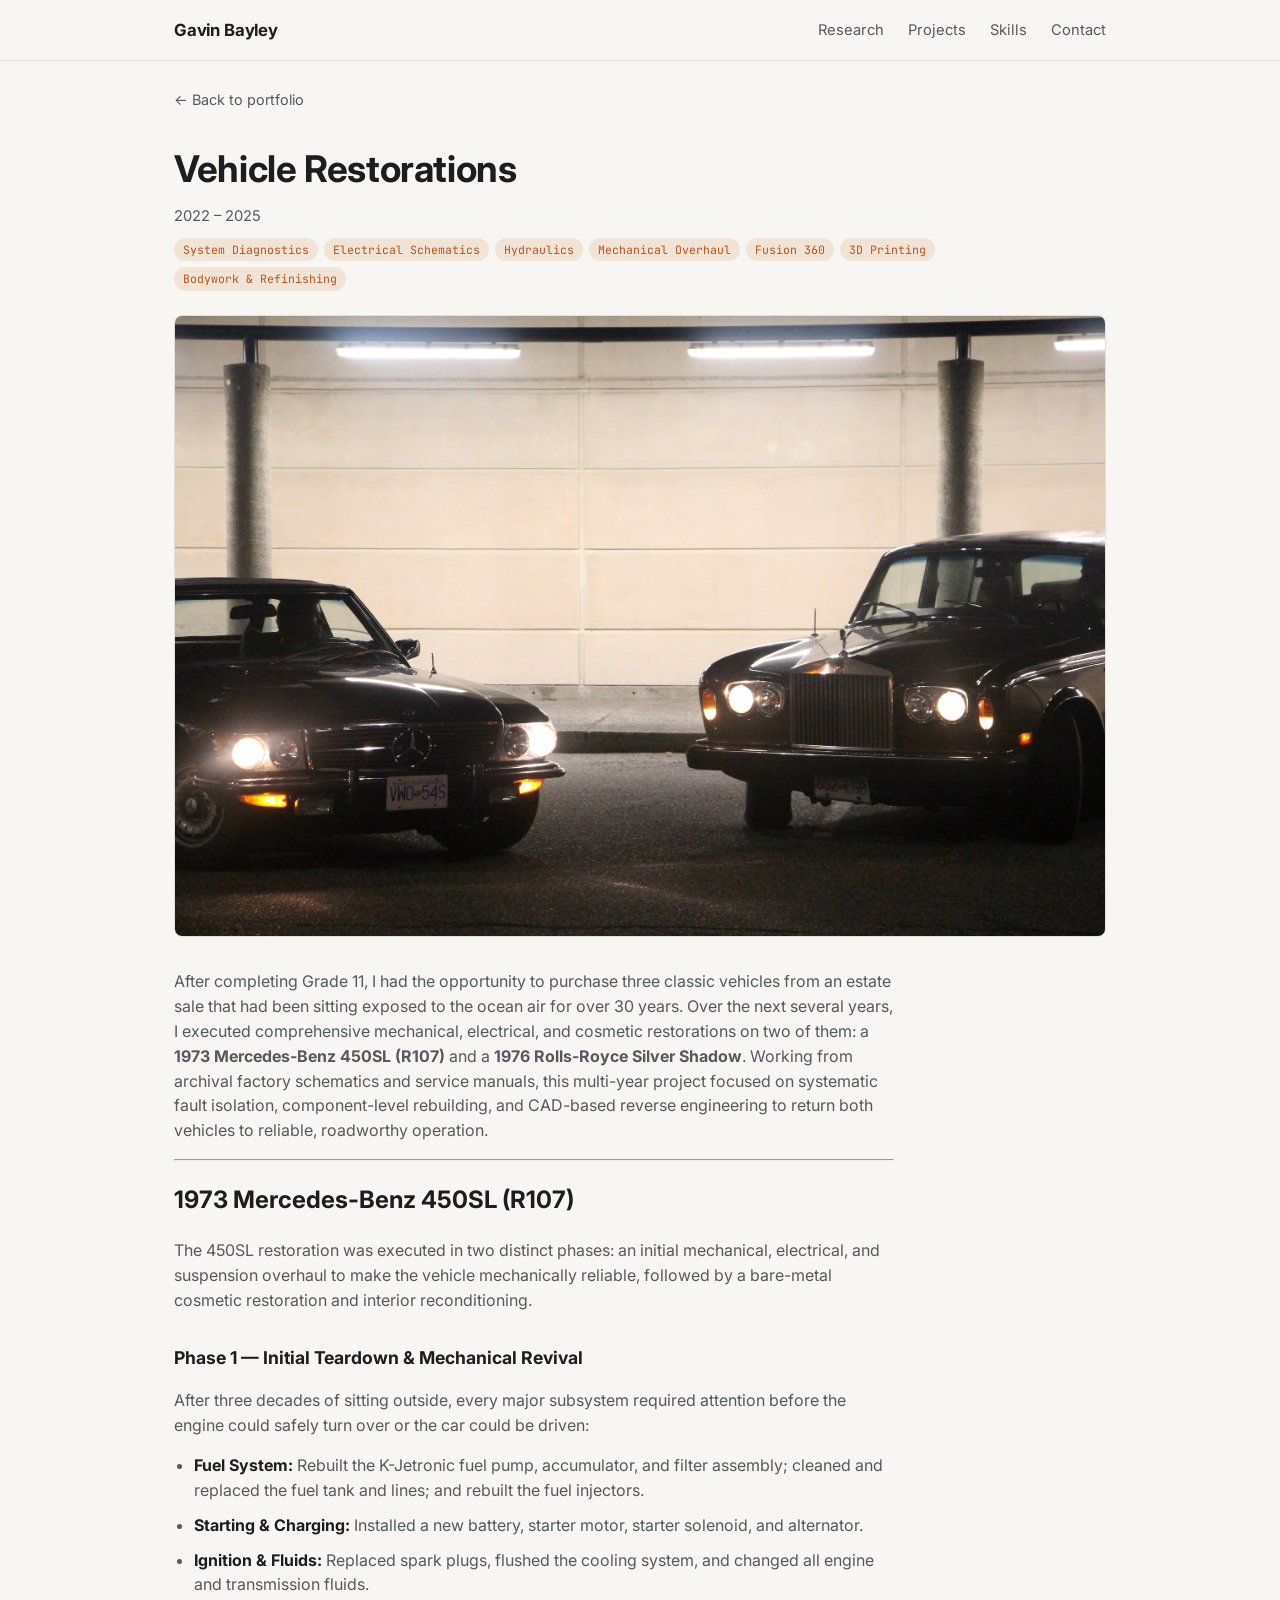
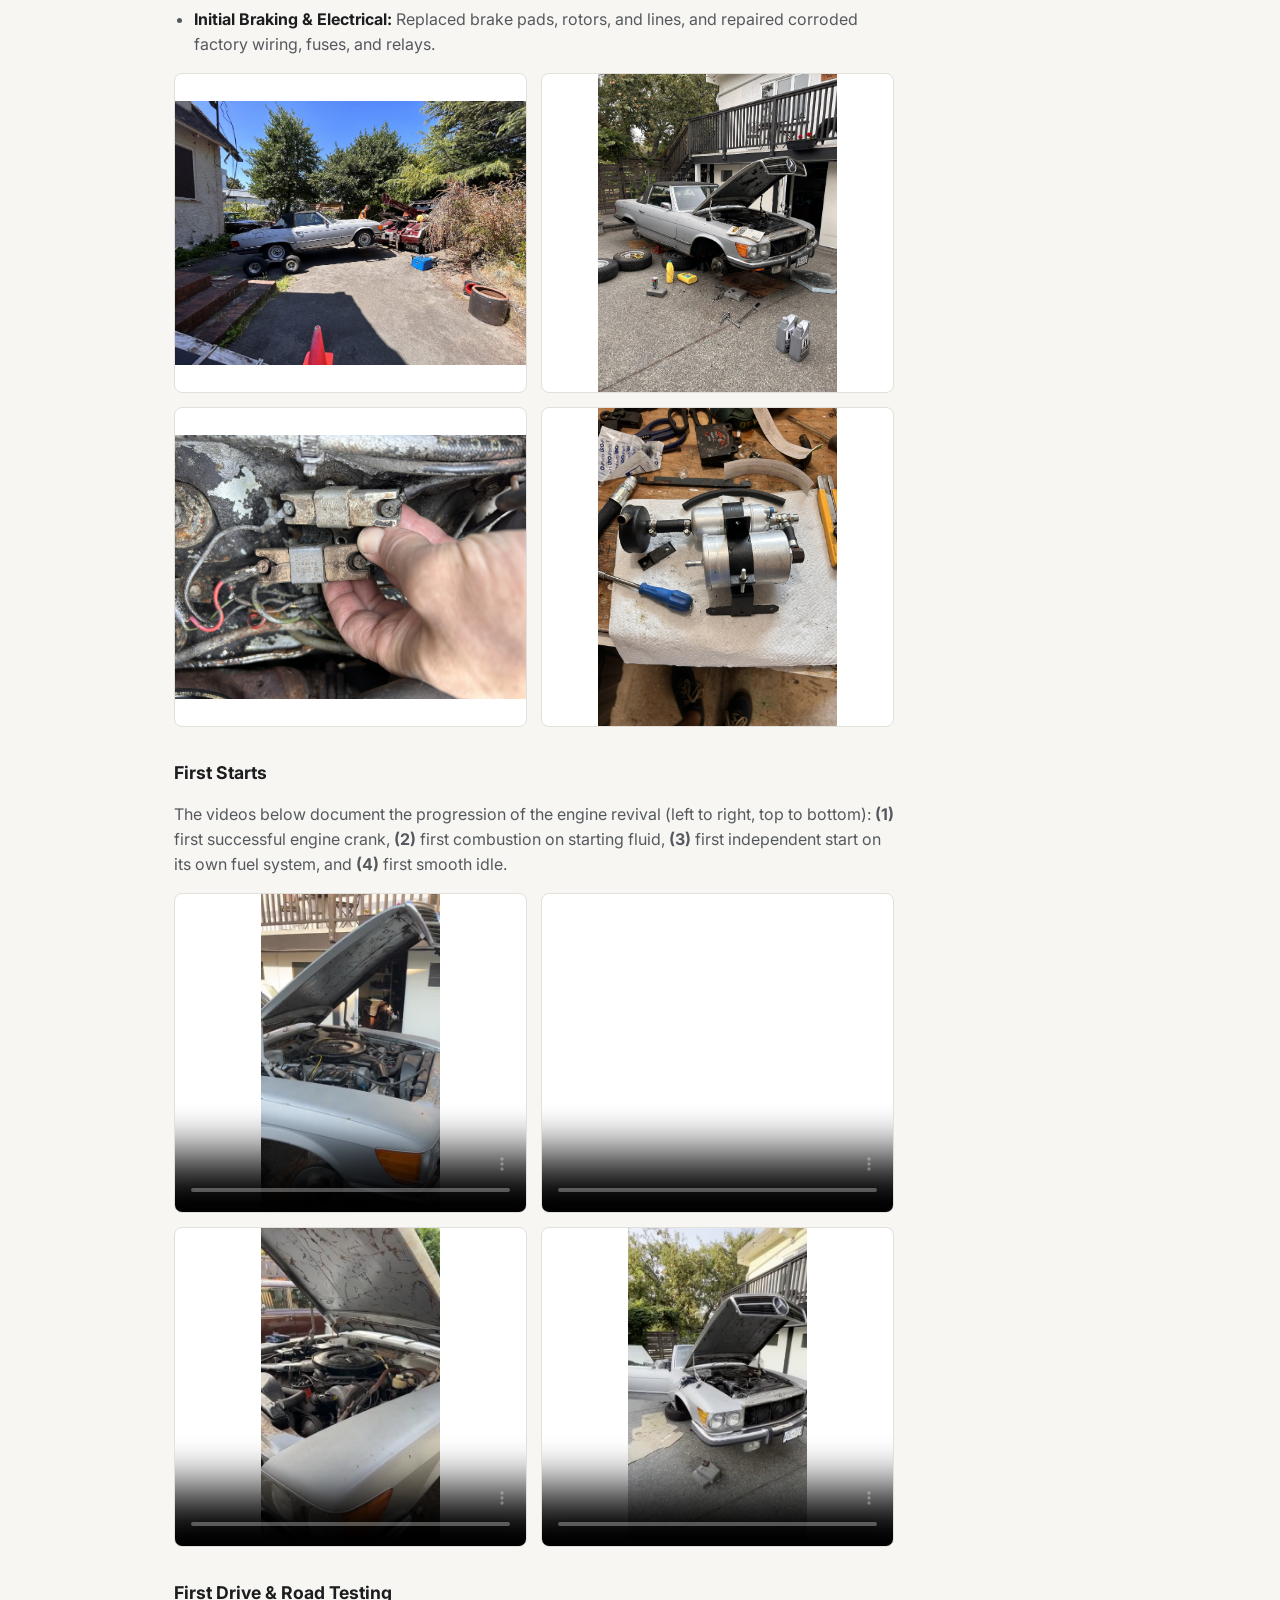
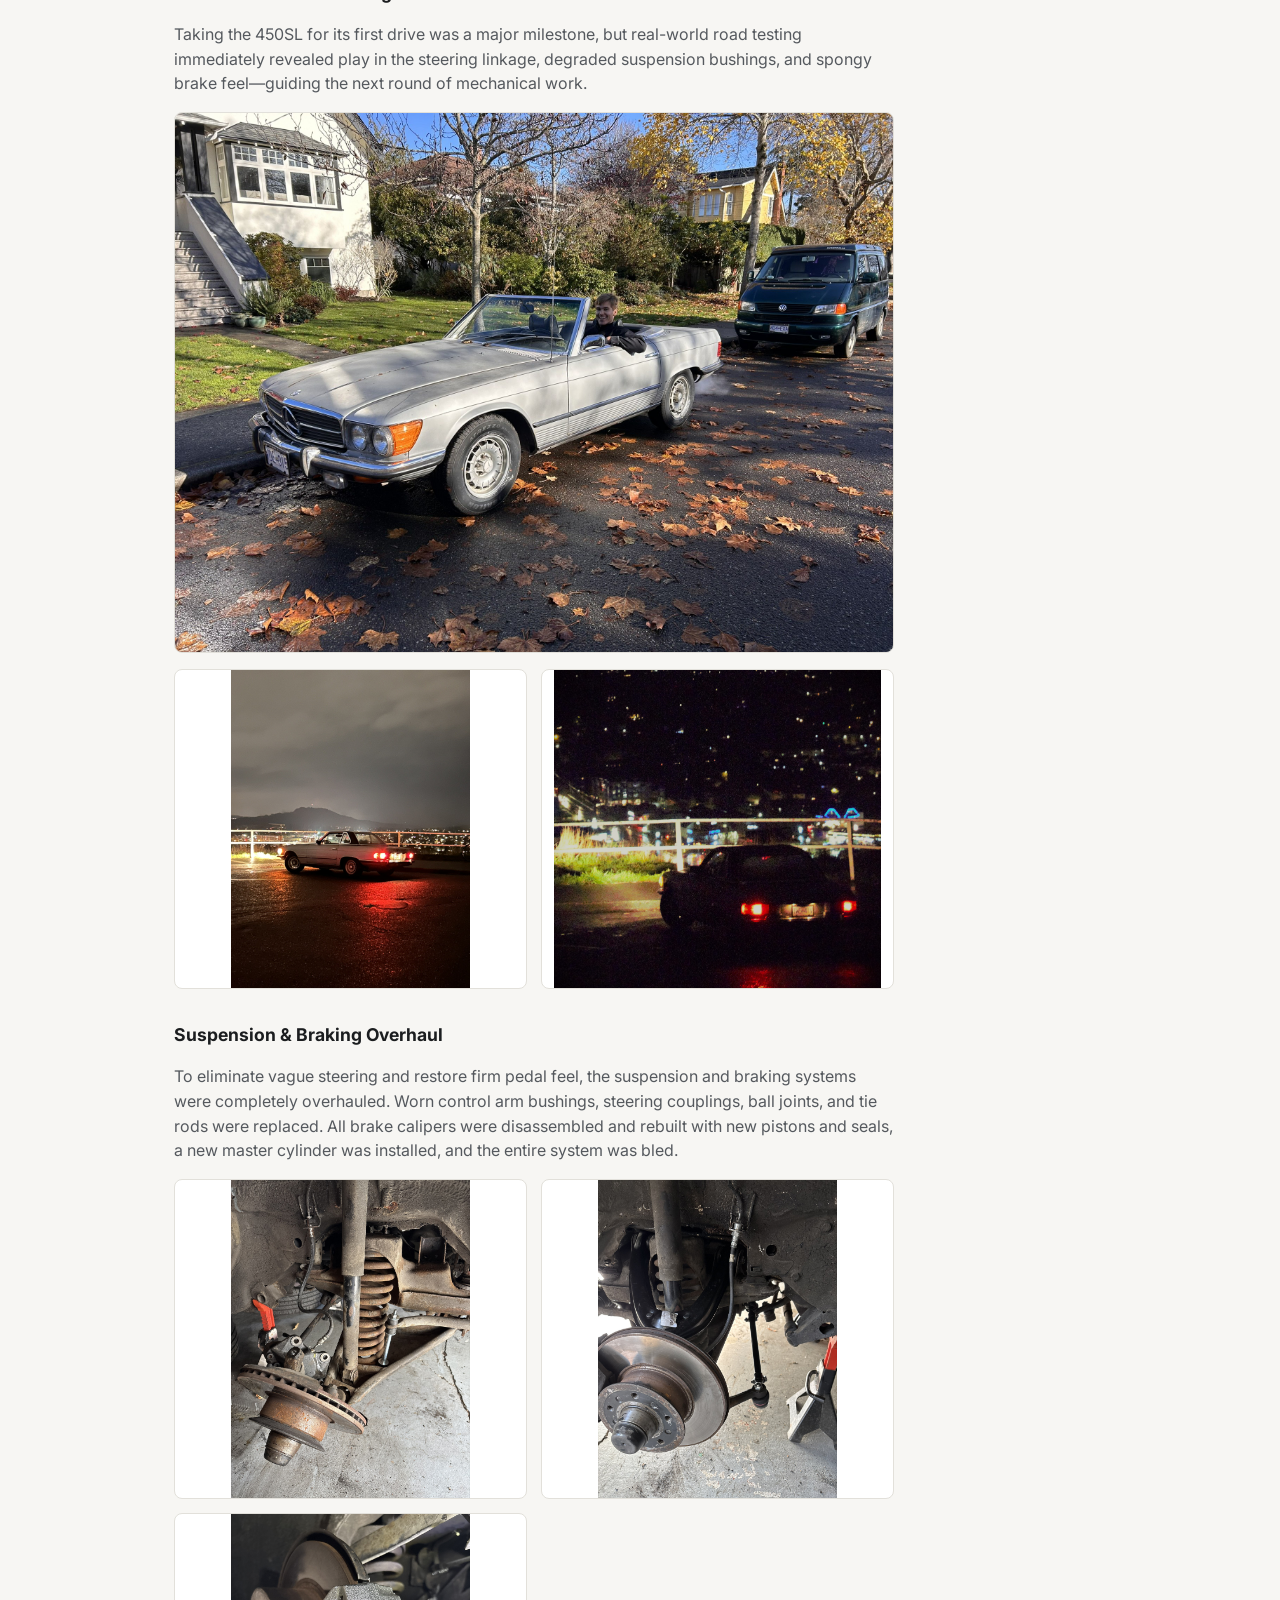
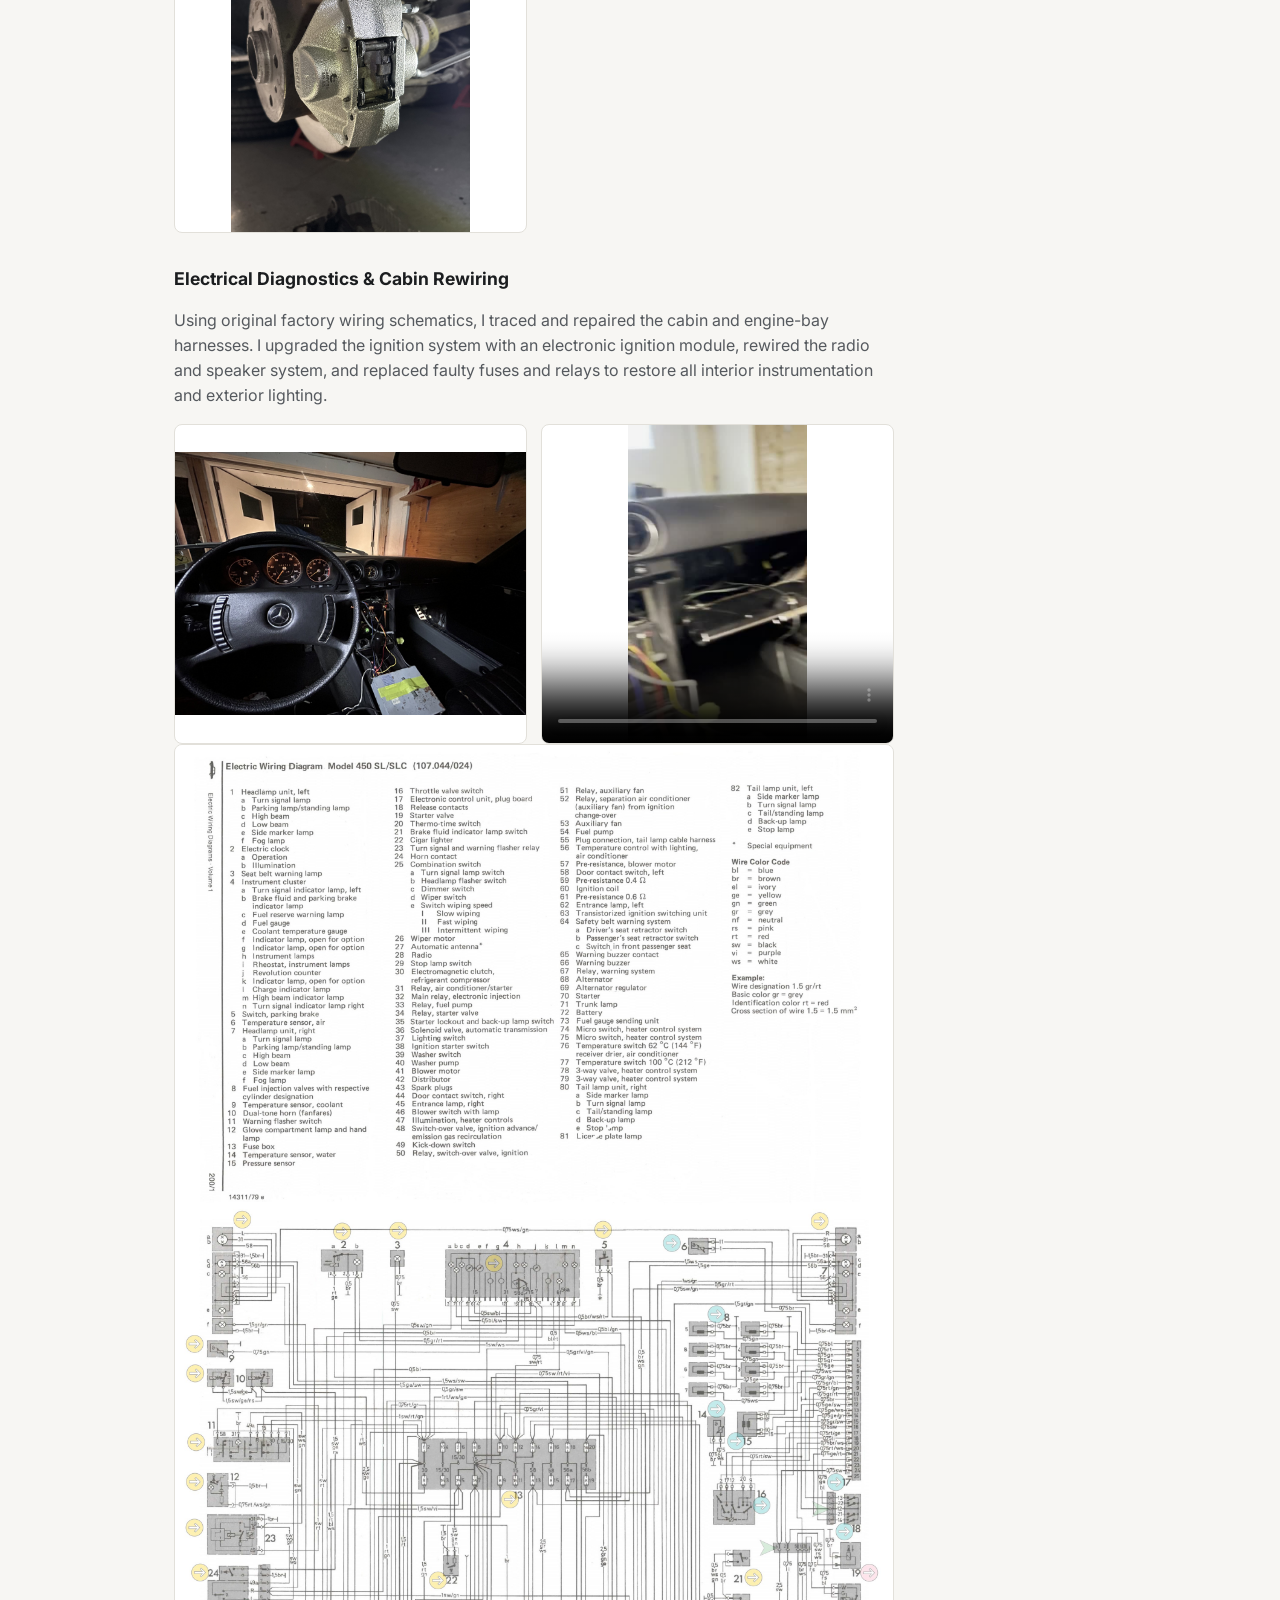
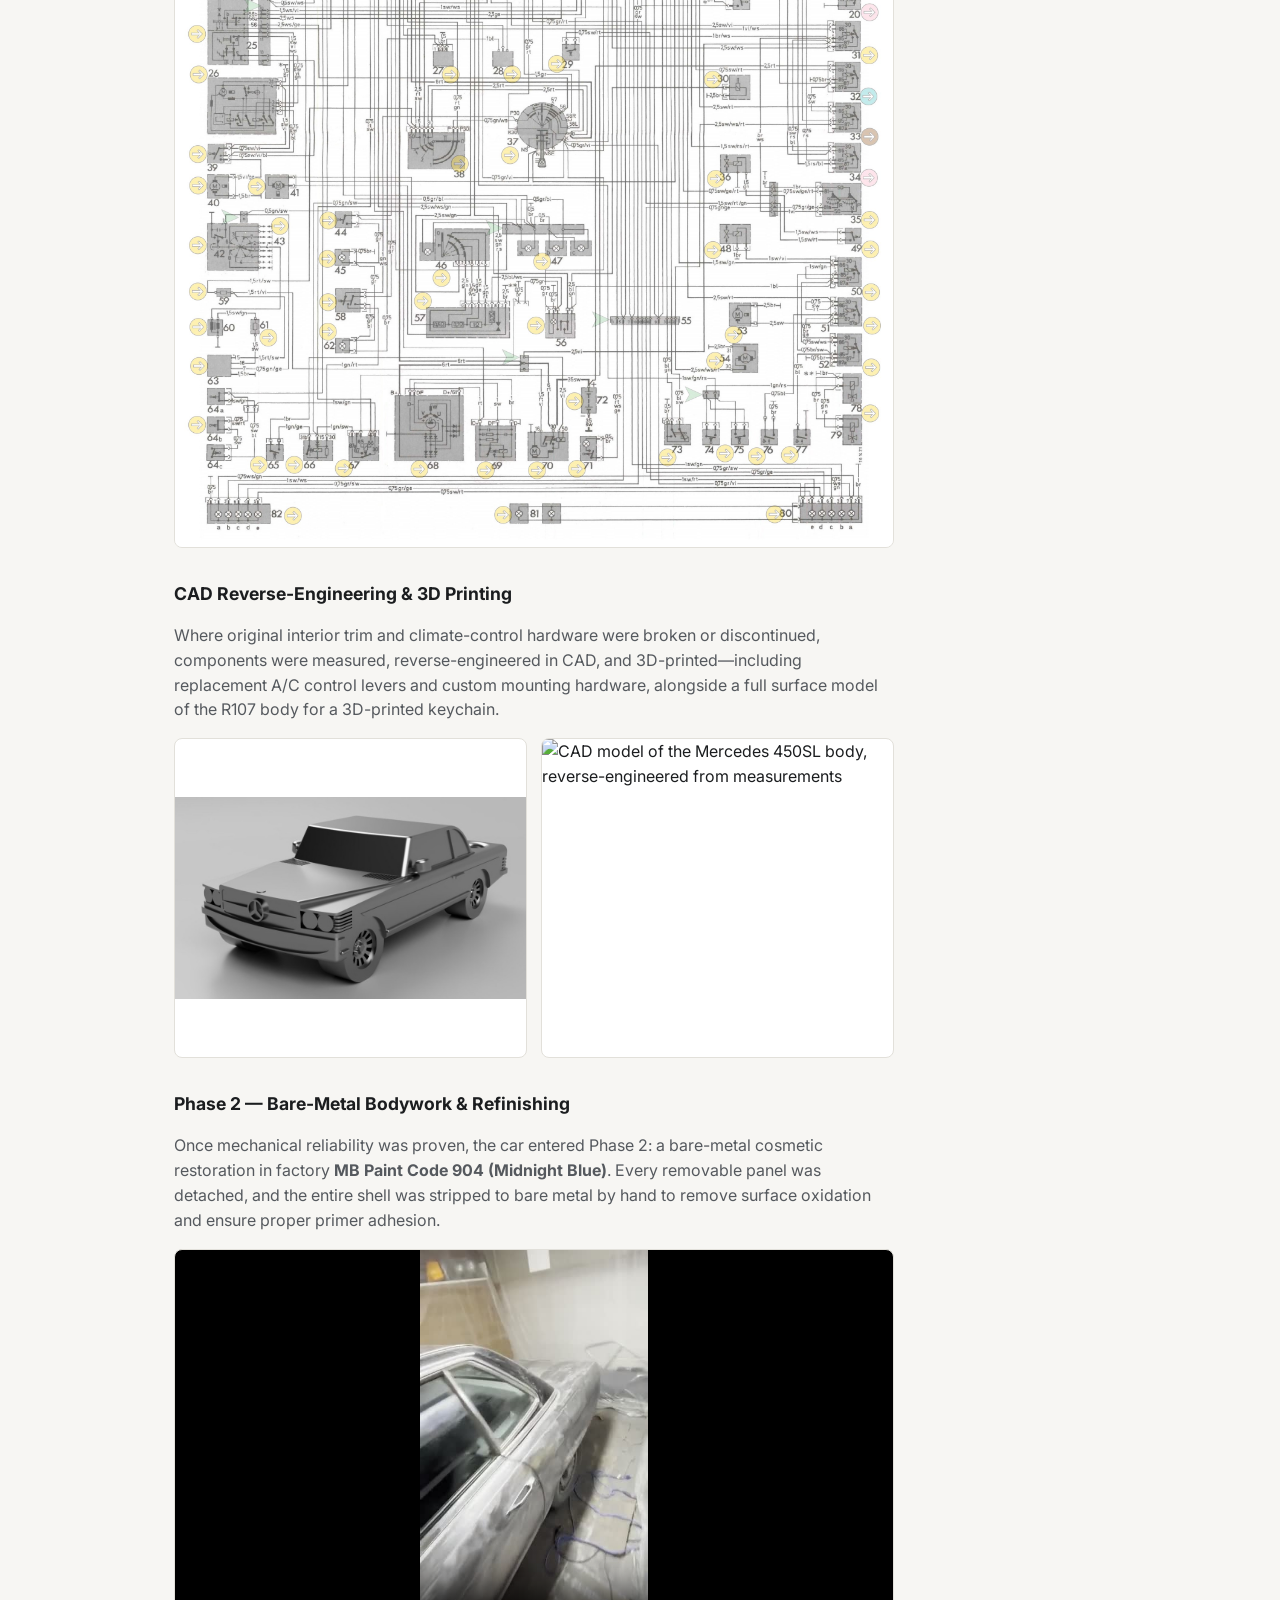
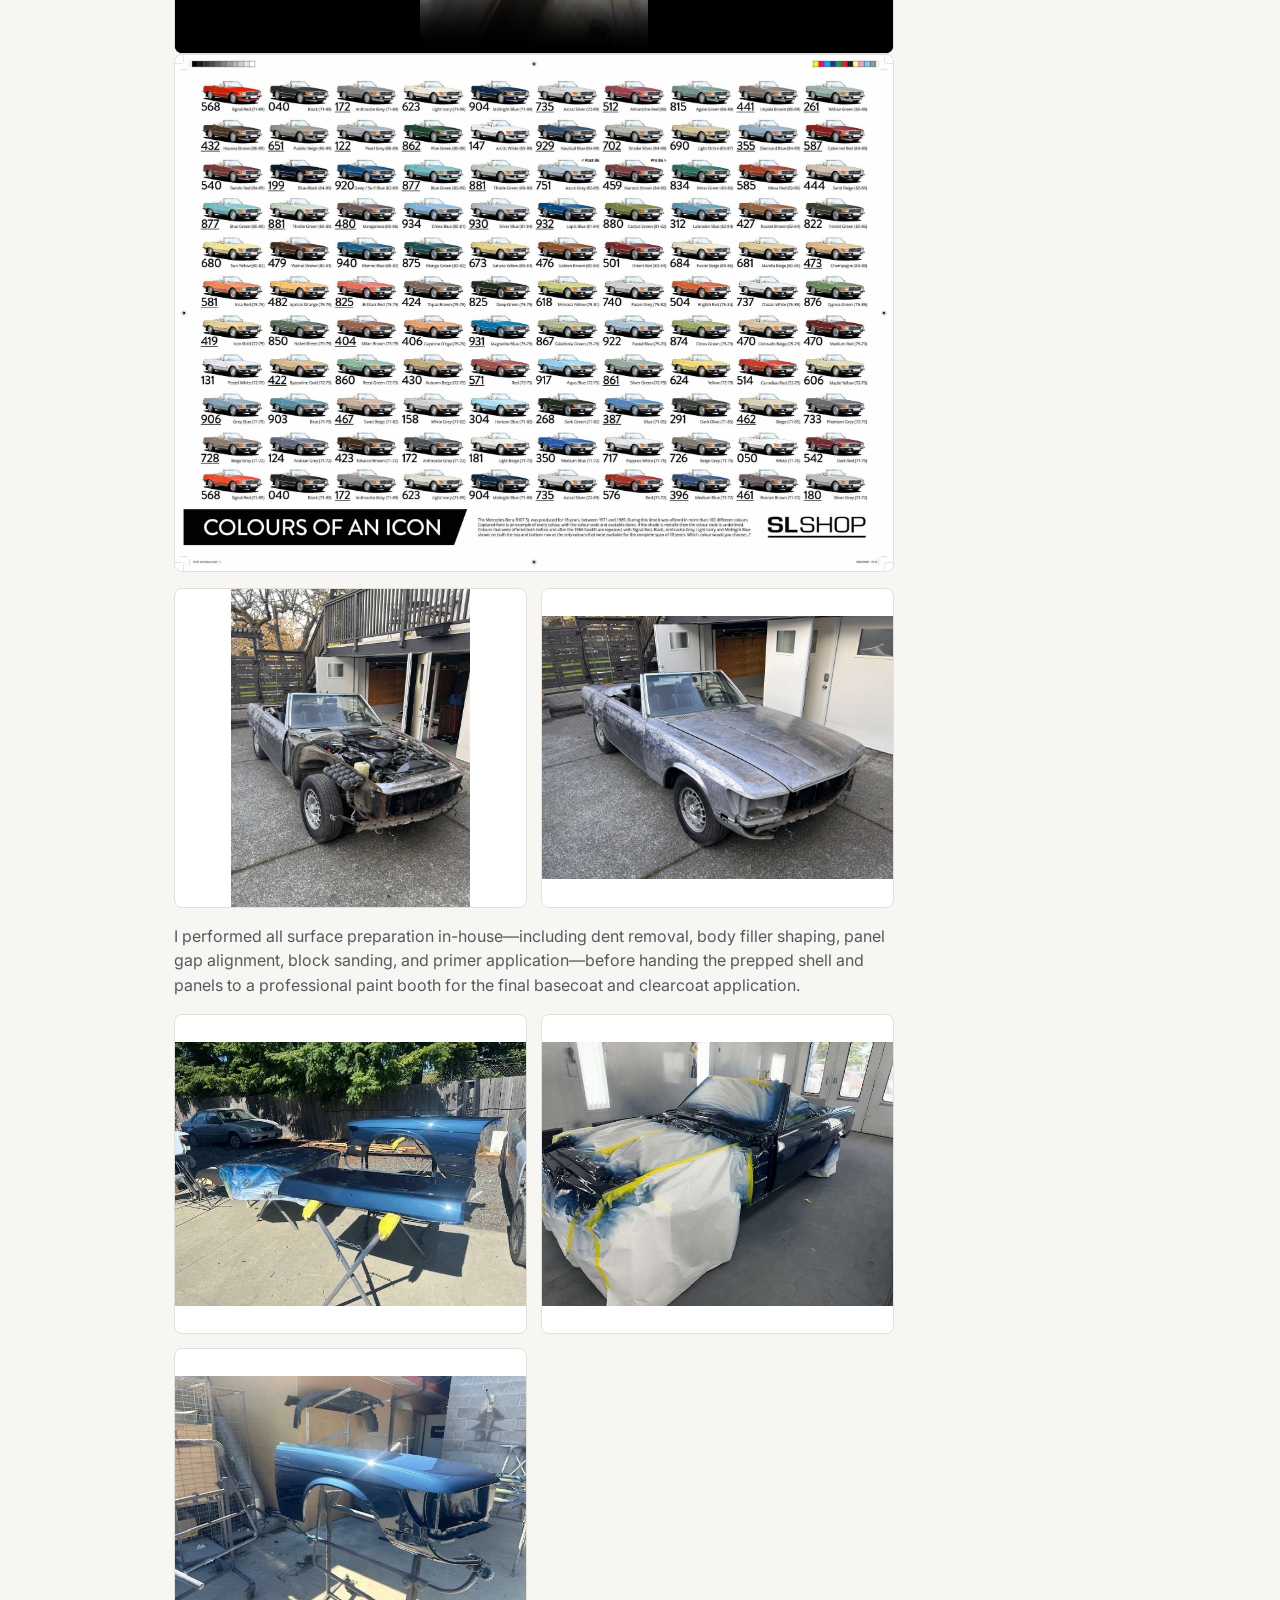
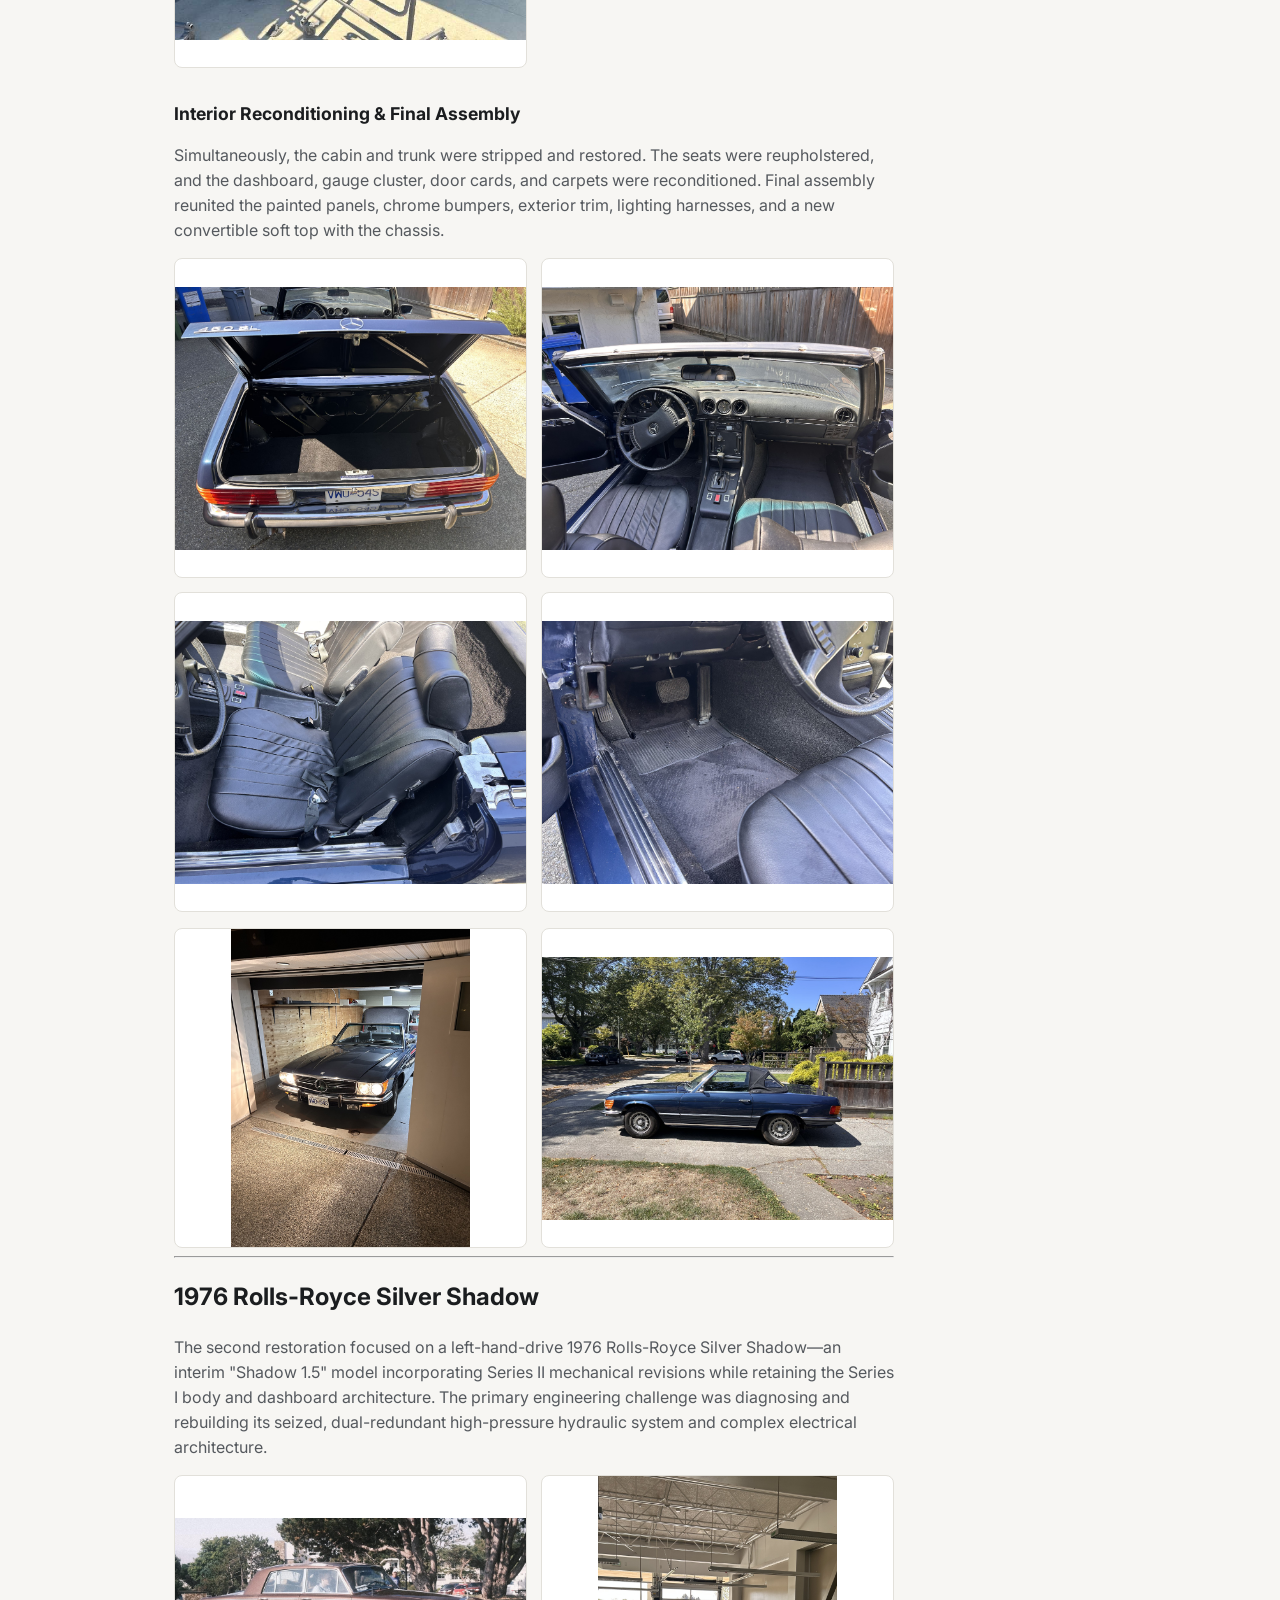
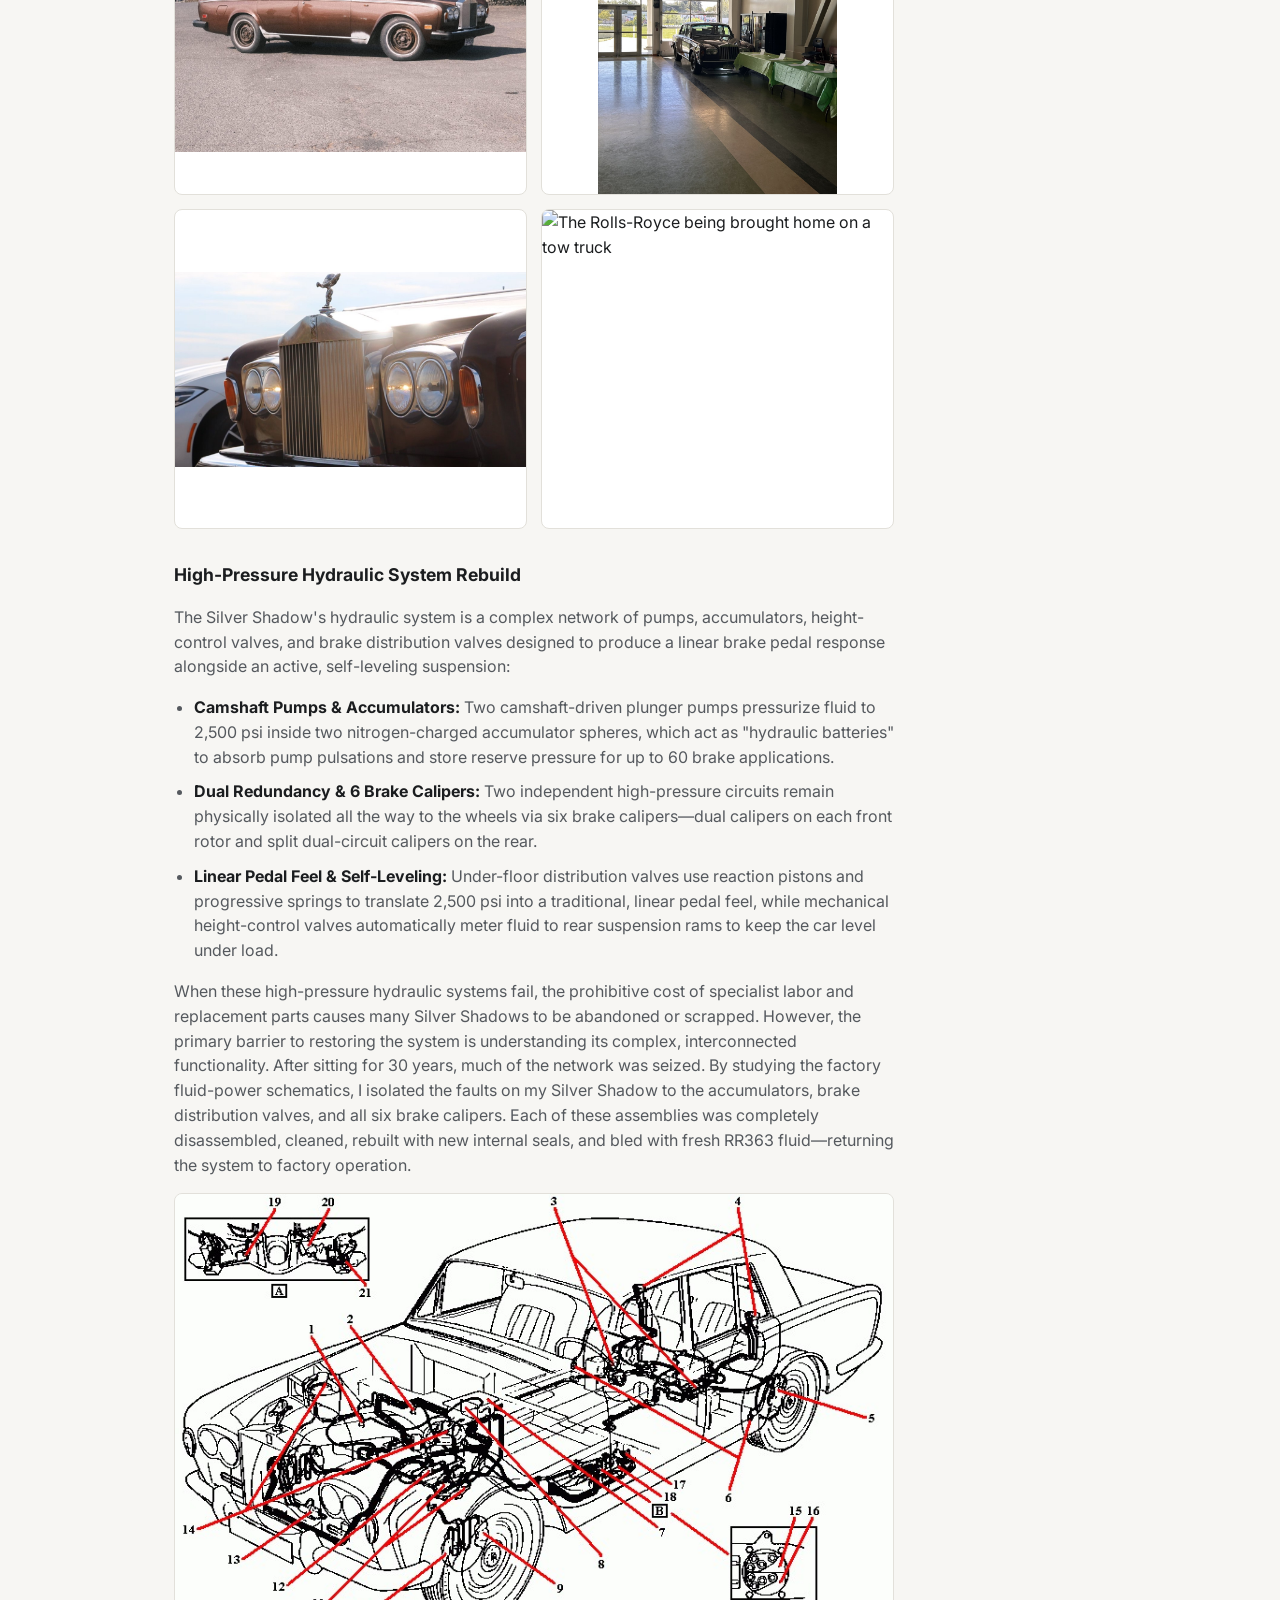
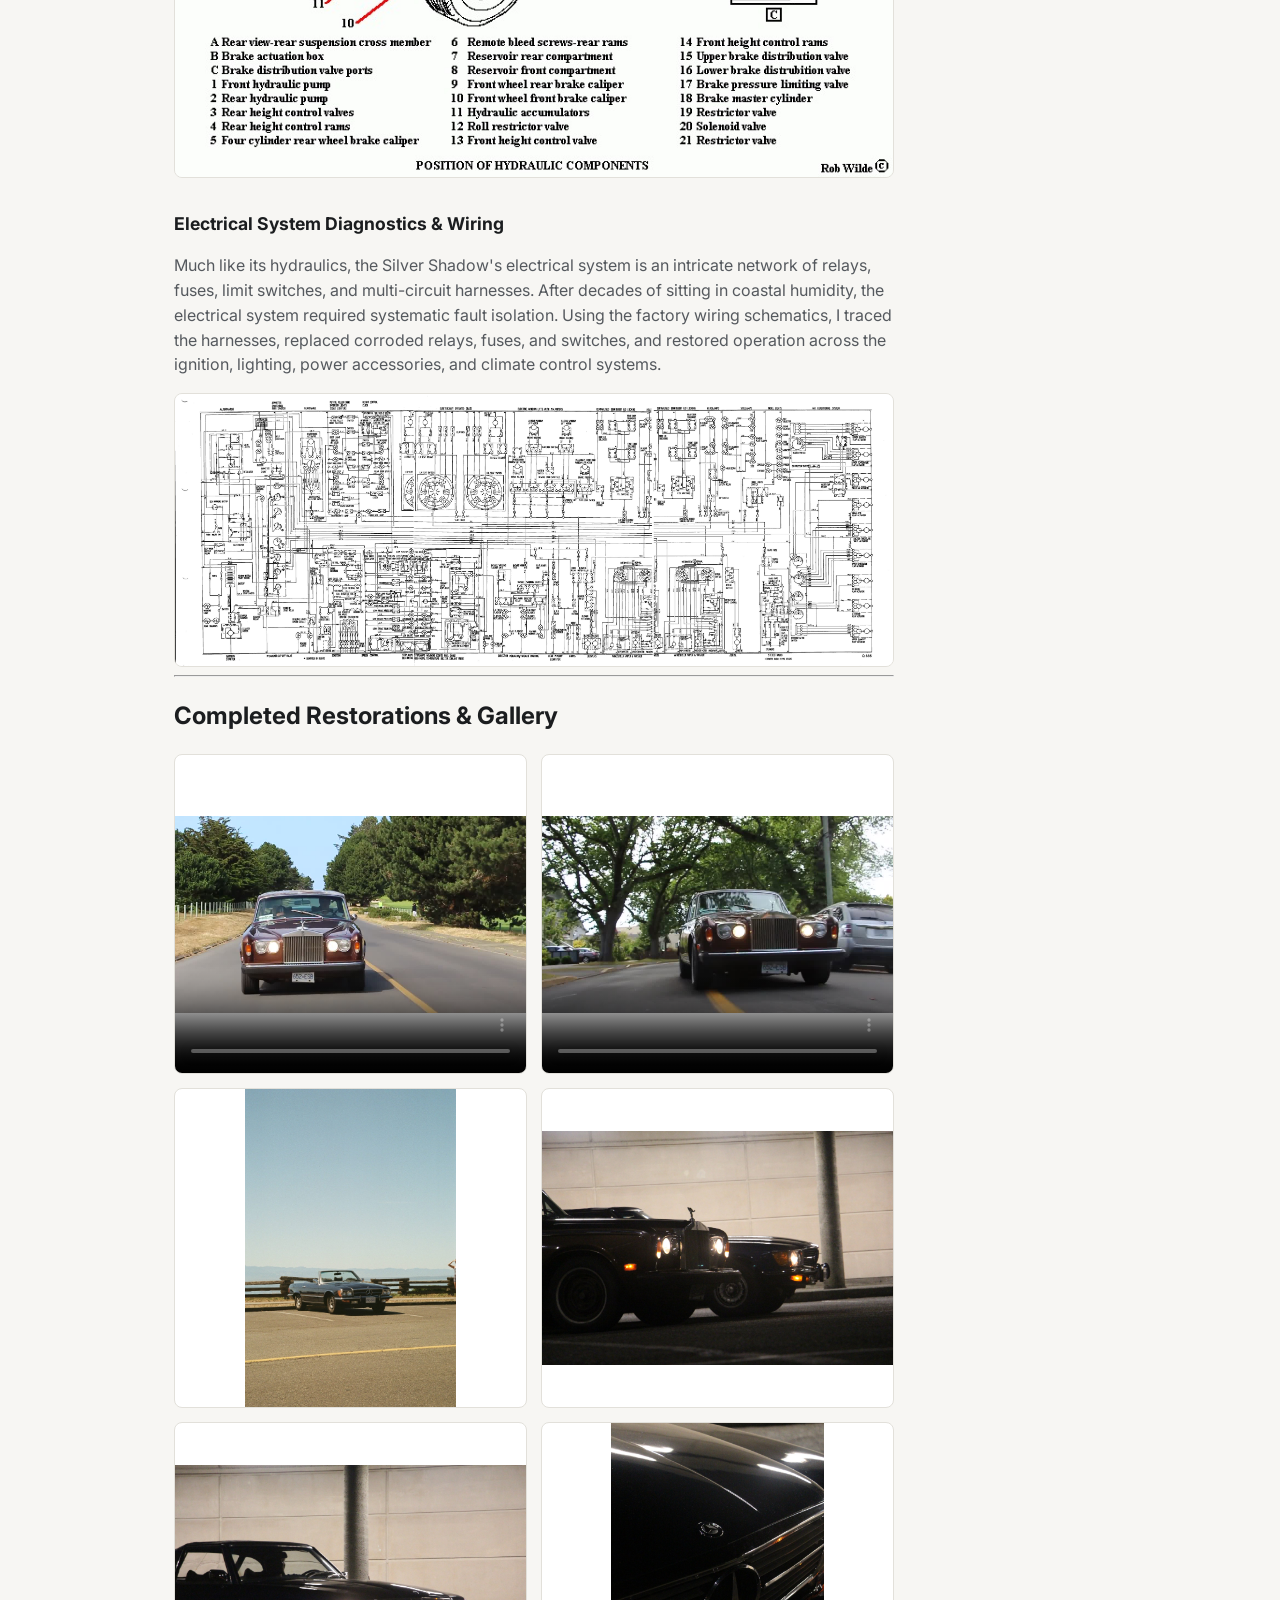
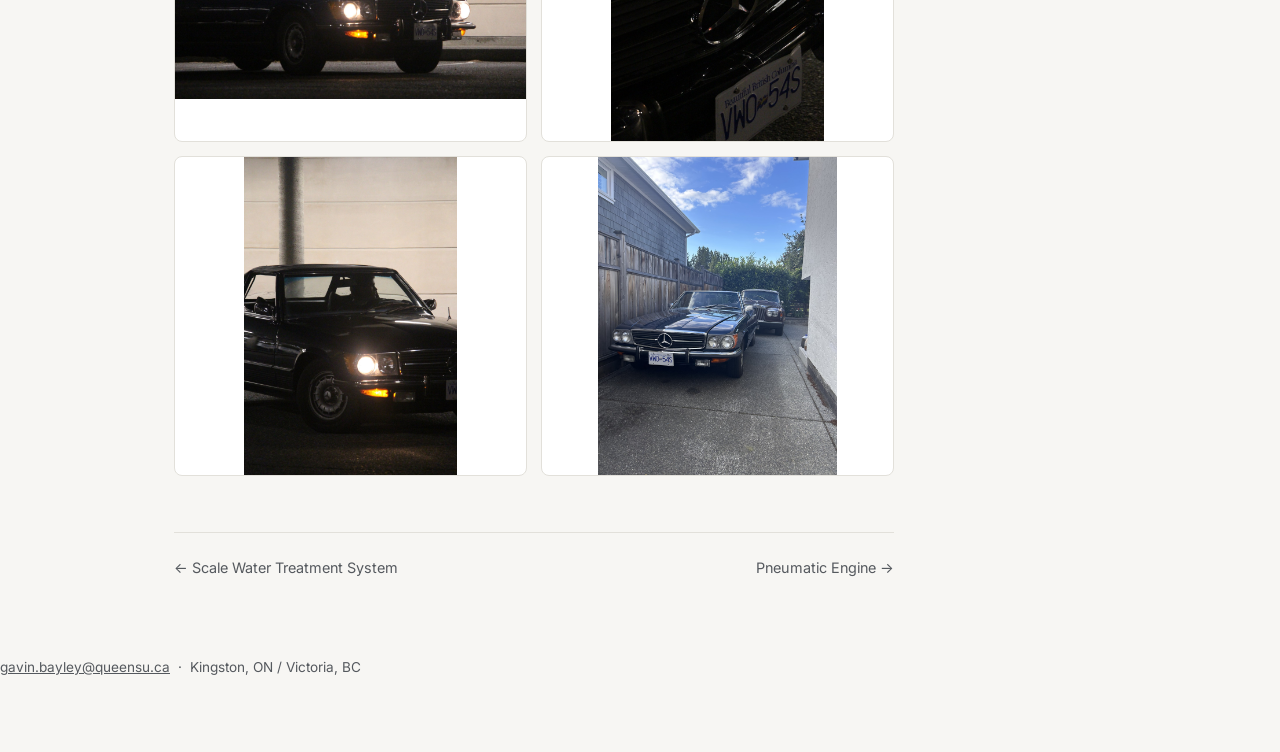
==== commit 96b2565a: "yas queen!" ====
--- a/projects/car-restoration.html
+++ b/projects/car-restoration.html
@@ -36,57 +36,79 @@
     </div>
   </div>
 
-  <img class="photo hero" src="../images/car-restoration/mercedes/41.jpg" alt="Rolls-Royce and Mercedes parked side by side under a parking garage at night">
+  <img class="photo" src="../images/car-restoration/mercedes/41.jpg" alt="Rolls-Royce and Mercedes parked side by side under a parking garage at night">
 
   <div class="detail-body">
     <p>
-      Procured three classic vehicles left exposed to an oceanfront environment for over 30 years and executed 
-      comprehensive mechanical, electrical, and cosmetic restorations on two of them: a <strong>1973 Mercedes-Benz 450SL 
-      (R107)</strong> and a <strong>1976 Rolls-Royce Silver Shadow</strong>. Navigating 50-year-old wiring harnesses, 
-      seized mechanical assemblies, and obsolete technical documentation, this multi-year project focused on systematic 
-      fault isolation, component-level rebuilding, and CAD-based reverse engineering to return both vehicles to reliable, 
-      roadworthy operation.
-    </p>
-
-    <h3>1973 Mercedes-Benz 450SL (R107)</h3>
-    <p>
-      Using archival factory service manuals and original chassis wiring diagrams, the 450SL restoration was executed in two distinct engineering phases: an initial mechanical, electrical, and suspension overhaul to validate drivetrain reliability on its original paint, followed by a bare-metal cosmetic restoration and full reassembly.
-    </p>
-
-    <h3>Initial Teardown &amp; Subsystem Assessment</h3>
-    <p>
-      After decades of outdoor storage, the vehicle exhibited oxidized single-stage paint, a partially disassembled front clip, and dormant fuel and electrical systems. Prior to any cosmetic work, the front end—including the grille, headlight assemblies, and bumper—was systematically dismantled to expose the engine bay and chassis structure for corrosion assessment and subsystem inspection.
-    </p>
-    <div class="gallery">
-      <img class="photo" src="../images/car-restoration/mercedes/12.jpg" alt="The Mercedes as acquired, original oxidized paint, parked in a garage with headlights on">
-      <img class="photo" src="../images/car-restoration/02.jpg" alt="Front clip fully disassembled for inspection, original patina paint, daytime">
-      <img class="photo" src="../images/car-restoration/mercedes/13.jpg" alt="Front end stripped down at night, grille and headlights removed">
-      <img class="photo" src="../images/car-restoration/07.jpg" alt="Driveway work day with the Mercedes, the Rolls-Royce, and a parts car">
-    </div>
-
-    <h3>Fuel Delivery, Ignition &amp; Drivetrain Diagnostics</h3>
-    <p>
-      Phase one prioritized validating the M117 V8 drivetrain. This required a connector-by-connector audit of the ignition system, fuel delivery architecture, and engine bay wiring harness. Corroded Bosch relay terminals were restored, and the K-Jetronic fuel pump and accumulator assembly was bench-rebuilt to restore proper line pressure. The videos below document early diagnostic cranking, spark and fuel pressure verification, and the engine's first sustained idle after decades of dormancy.
-    </p>
-    <div class="gallery">
+      After completing Grade 11, I had the opportunity to purchase three classic vehicles from an estate sale that had been sitting 
+      exposed to the ocean air for over 30 years. Over the next several years, I executed comprehensive mechanical, electrical, and 
+      cosmetic restorations on two of them: a <strong>1973 Mercedes-Benz 450SL (R107)</strong> and a <strong>1976 Rolls-Royce Silver Shadow</strong>. 
+      Working from archival factory schematics and service manuals, this multi-year project focused on systematic fault isolation, 
+      component-level rebuilding, and CAD-based reverse engineering to return both vehicles to reliable, roadworthy operation.
+    </p>
+
+    <hr>
+
+    <h2>1973 Mercedes-Benz 450SL (R107)</h2>
+    <p>
+      The 450SL restoration was executed in two distinct phases: an initial mechanical, electrical, and suspension overhaul to make the 
+      vehicle mechanically reliable, followed by a bare-metal cosmetic restoration and interior reconditioning.
+    </p>
+
+    <h3>Phase 1 — Initial Teardown &amp; Mechanical Revival</h3>
+    <p>
+      After three decades of sitting outside, every major subsystem required attention before the engine could safely turn over or the car could be driven:
+    </p>
+    <ul>
+      <li><strong>Fuel System:</strong> Rebuilt the K-Jetronic fuel pump, accumulator, and filter assembly; cleaned and replaced the fuel tank and lines; and rebuilt the fuel injectors.</li>
+      <li><strong>Starting &amp; Charging:</strong> Installed a new battery, starter motor, starter solenoid, and alternator.</li>
+      <li><strong>Ignition &amp; Fluids:</strong> Replaced spark plugs, flushed the cooling system, and changed all engine and transmission fluids.</li>
+      <li><strong>Initial Braking &amp; Electrical:</strong> Replaced brake pads, rotors, and lines, and repaired corroded factory wiring, fuses, and relays.</li>
+    </ul>
+    <div class="gallery">
+      <img class="photo" src="../images/car-restoration/03.jpg" alt="The Mercedes as acquired">
+      <img class="photo" src="../images/car-restoration/04.jpg" alt="Initial teardown of the Mercedes">
       <img class="photo" src="../images/car-restoration/mercedes/24.jpg" alt="Cleaning a corroded Bosch relay connector in the engine bay">
       <img class="photo" src="../images/car-restoration/mercedes/25.jpg" alt="Rebuilt K-Jetronic fuel accumulator and pump assembly on the workbench">
     </div>
-    <div class="gallery">
+
+    <h3>First Starts</h3>
+    <p>
+      The videos below document the progression of the engine revival (left to right, top to bottom): <strong>(1)</strong> first successful 
+      engine crank, <strong>(2)</strong> first combustion on starting fluid, <strong>(3)</strong> first independent start on its own fuel system, 
+      and <strong>(4)</strong> first smooth idle.
+    </p>
+    <div class="gallery">
+      <video class="photo" controls preload="metadata" poster="../images/car-restoration/mercedes/v-enginebay-poster.jpg">
+        <source src="../images/car-restoration/mercedes/v-enginebay.mp4" type="video/mp4">
+      </video>
+      <video class="photo" controls preload="metadata" poster="../images/car-restoration/MercedesPhotos/Screenshot 2026-09-28 135512.png">
+        <source src="../images/car-restoration/MercedesPhotos/Untitled video 2024-08-06T050137.mp4" type="video/mp4">
+      </video>      
+      <video class="photo" controls preload="metadata" poster="../images/car-restoration/mercedes/v-firststart-poster.jpg">
+        <source src="../images/car-restoration/mercedes/v-firststart.mp4" type="video/mp4">
+      </video>
       <video class="photo" controls preload="metadata" poster="../images/car-restoration/mercedes/v-diagnostics-poster.jpg">
         <source src="../images/car-restoration/mercedes/v-diagnostics.mp4" type="video/mp4">
       </video>
-      <video class="photo" controls preload="metadata" poster="../images/car-restoration/mercedes/v-firststart-poster.jpg">
-        <source src="../images/car-restoration/mercedes/v-firststart.mp4" type="video/mp4">
-      </video>
-      <video class="photo" controls preload="metadata" poster="../images/car-restoration/mercedes/v-enginebay-poster.jpg">
-        <source src="../images/car-restoration/mercedes/v-enginebay.mp4" type="video/mp4">
-      </video>
+    </div>
+
+    <h3>First Drive &amp; Road Testing</h3>
+    <p>
+      Taking the 450SL for its first drive was a major milestone, but real-world road testing immediately revealed play in the steering 
+      linkage, degraded suspension bushings, and spongy brake feel—guiding the next round of mechanical work.
+    </p>
+    <img class="photo" src="../images/car-restoration/mercedes/33.jpg" alt="First drive: driving the Mercedes through fall leaves on its original paint">
+    <div class="gallery">
+      <img class="photo" src="../images/car-restoration/mercedes/34.jpg" alt="The Mercedes on its original paint at a scenic overlook at night">
+      <img class="photo" src="../images/car-restoration/mercedes/35.jpg" alt="Night shot of the Mercedes on original paint, headlights on">
     </div>
 
     <h3>Suspension &amp; Braking Overhaul</h3>
     <p>
-      Disassembly of the front suspension revealed severe surface corrosion across all unprotected steel components—including the struts, coil springs, control arms, tie rod ends, brake rotors, and calipers. Each assembly was stripped, evaluated against structural tolerances, and rebuilt with replacement hardware and braking components to ensure safe handling and stopping performance.
+      To eliminate vague steering and restore firm pedal feel, the suspension and braking systems were completely overhauled. 
+      Worn control arm bushings, steering couplings, ball joints, and tie rods were replaced. All brake calipers were disassembled and 
+      rebuilt with new pistons and seals, a new master cylinder was installed, and the entire system was bled.
     </p>
     <div class="gallery">
       <img class="photo" src="../images/car-restoration/mercedes/21.jpg" alt="Corroded front strut, coil spring, and brake rotor before rebuild">
@@ -94,9 +116,11 @@
       <img class="photo" src="../images/car-restoration/mercedes/23.jpg" alt="Corroded brake caliper and rotor close-up">
     </div>
 
-    <h3>Electrical Harness Reconstruction &amp; Schematic Tracing</h3>
-    <p>
-      All electrical fault-finding, relay restoration, and cabin rewiring were executed using the original factory wiring diagrams for the 107.044/024 chassis. Under the dashboard, the factory audio and accessory harness had been severed during a previous aftermarket installation. Rather than applying temporary splices, every circuit was traced back against the factory wire color codes and component legends, properly re-terminated, and paired with a securely remounted control unit.
+    <h3>Electrical Diagnostics &amp; Cabin Rewiring</h3>
+    <p>
+      Using original factory wiring schematics, I traced and repaired the cabin and engine-bay harnesses. I upgraded the ignition system 
+      with an electronic ignition module, rewired the radio and speaker system, and replaced faulty fuses and relays to restore all 
+      interior instrumentation and exterior lighting.
     </p>
     <div class="gallery">
       <img class="photo" src="../images/car-restoration/mercedes/26.jpg" alt="Dashboard wiring harness exposed during the radio and speaker rewire">
@@ -106,53 +130,45 @@
     </div>
     <img class="photo" src="../images/car-restoration/mercedes/wiring-combined.jpg" alt="Full factory electrical wiring diagram for the Mercedes 450 SL/SLC, model 107.044/024, with component legend and wire color code">
 
-    <h3>Phase 1 Validation &amp; Road Testing</h3>
-    <p>
-      With the drivetrain, brakes, suspension, and electrical systems restored, the vehicle underwent extensive road testing while still wearing its original 50-year-old patina. Logging real-world miles prior to cosmetic teardown allowed any remaining mechanical or thermal issues to be identified and resolved before committing to bodywork.
-    </p>
-    <img class="photo" src="../images/car-restoration/mercedes/33.jpg" alt="First drive: driving the Mercedes through fall leaves on its original paint">
-    <div class="gallery">
-      <img class="photo" src="../images/car-restoration/mercedes/34.jpg" alt="The Mercedes on its original paint at a scenic overlook at night">
-      <img class="photo" src="../images/car-restoration/mercedes/35.jpg" alt="Night shot of the Mercedes on original paint, headlights on">
-    </div>
-
-    <h3>CAD Reverse-Engineering &amp; Additive Manufacturing</h3>
-    <p>
-      Where original interior trim and climate-control hardware were broken or no longer available, components were measured, reverse-engineered in Autodesk Fusion 360, and fabricated via 3D printing—including replacement AC control interfaces and custom hardware, alongside a full surface model of the 450SL body.
-    </p>
-    <img class="photo" src="../images/car-restoration/04.jpg" alt="CAD model of the Mercedes 450SL body, reverse-engineered from measurements">
-
-    <h3>Bare-Metal Surface Preparation &amp; Refinishing</h3>
-    <p>
-      Once mechanical reliability was proven, the vehicle entered phase two: a full bare-metal cosmetic restoration. Referencing the historical R107 factory paint specifications, a period-correct dark blue-green metallic finish was selected. Every removable body panel was detached, and the entire shell was stripped to bare metal by hand to eliminate oxidation and ensure proper primer adhesion.
-    </p>
-    <img class="photo" src="../images/car-restoration/mercedes/16.jpg" alt="Official Mercedes-Benz R107 SL color reference chart, used to choose the respray color">
-    <div class="gallery">
-      <img class="photo" src="../images/car-restoration/mercedes/14.jpg" alt="Front clip stripped to bare metal, engine bay exposed, bumper removed">
-      <img class="photo" src="../images/car-restoration/mercedes/15.jpg" alt="Full car stripped to bare metal, ready for primer">
-      <img class="photo" src="../images/car-restoration/09.jpg" alt="Bare metal shell, front three-quarter view">
-      <video class="photo" controls preload="metadata" poster="../images/car-restoration/mercedes/v-paintprep-poster.jpg">
-        <source src="../images/car-restoration/mercedes/v-paintprep.mp4" type="video/mp4">
-      </video>
-    </div>
+    <h3>CAD Reverse-Engineering &amp; 3D Printing</h3>
+    <p>
+      Where original interior trim and climate-control hardware were broken or discontinued, components were measured, 
+      reverse-engineered in CAD, and 3D-printed—including replacement A/C control levers and custom mounting hardware, alongside 
+      a full surface model of the R107 body for a 3D-printed keychain.
+    </p>
+    <div class="gallery">
+    <img class="photo" src="../images/car-restoration/09.jpg" alt="CAD model of the Mercedes 450SL body, reverse-engineered from measurements">
+    <img class="photo" src="../images/Cars/R107 v5.png" alt="CAD model of the Mercedes 450SL body, reverse-engineered from measurements">
+    </div>
+    <h3>Phase 2 — Bare-Metal Bodywork &amp; Refinishing</h3>
+    <p>
+      Once mechanical reliability was proven, the car entered Phase 2: a bare-metal cosmetic restoration in factory 
+      <strong>MB Paint Code 904 (Midnight Blue)</strong>. Every removable panel was detached, and the entire shell was stripped 
+      to bare metal by hand to remove surface oxidation and ensure proper primer adhesion.
+    </p>
     <video class="photo" controls preload="metadata" poster="../images/car-restoration/mercedes/v-primer-poster.jpg">
       <source src="../images/car-restoration/mercedes/v-primer.mp4" type="video/mp4">
     </video>
-
-    <p>
-      To achieve uniform coverage across complex panel geometries and seams, detached panels were sprayed individually on stands before masking and spraying the main unibody shell in the booth.
+    <img class="photo" src="../images/car-restoration/mercedes/16.jpg" alt="Official Mercedes-Benz R107 SL color reference chart, used to choose the respray color">
+    <div class="gallery">
+      <img class="photo" src="../images/car-restoration/mercedes/14.jpg" alt="Front clip stripped to bare metal, engine bay exposed, bumper removed">
+      <img class="photo" src="../images/car-restoration/mercedes/15.jpg" alt="Full car stripped to bare metal, ready for primer">
+    </div>
+    <p>
+      I performed all surface preparation in-house—including dent removal, body filler shaping, panel gap alignment, block sanding, and 
+      primer application—before handing the prepped shell and panels to a professional paint booth for the final basecoat and clearcoat application.
     </p>
     <div class="gallery">
       <img class="photo" src="../images/car-restoration/mercedes/17.jpg" alt="Freshly painted panels on stands in the driveway">
       <img class="photo" src="../images/car-restoration/mercedes/18.jpg" alt="Close-up of a freshly painted panel, masking still on">
       <img class="photo" src="../images/car-restoration/mercedes/19.jpg" alt="Front fender panel freshly painted, chrome bumper attached">
-      <img class="photo" src="../images/car-restoration/mercedes/20.jpg" alt="Full car masked off in the paint booth">
-      <img class="photo" src="../images/car-restoration/11.jpg" alt="Full car body freshly painted, still masked in plastic">
     </div>
 
     <h3>Interior Reconditioning &amp; Final Assembly</h3>
     <p>
-      Alongside the exterior refinishing, the cabin and trunk were stripped and reconditioned—preserving and restoring the original leather seating, dashboard, instrumentation, door cards, and carpeting rather than replacing them outright. Final assembly reunited the painted panels, exterior trim, bumpers, and lighting harnesses with the chassis.
+      Simultaneously, the cabin and trunk were stripped and restored. The seats were reupholstered, and the dashboard, gauge cluster, 
+      door cards, and carpets were reconditioned. Final assembly reunited the painted panels, chrome bumpers, exterior trim, lighting 
+      harnesses, and a new convertible soft top with the chassis.
     </p>
     <div class="gallery">
       <img class="photo" src="../images/car-restoration/mercedes/27.jpg" alt="Restored trunk with 450SL badge trim and clean carpet">
@@ -160,71 +176,80 @@
       <img class="photo" src="../images/car-restoration/mercedes/29.jpg" alt="Restored front seats in black leather">
       <img class="photo" src="../images/car-restoration/mercedes/30.jpg" alt="Cleaned footwell, pedals, and carpet">
     </div>
-    <video class="photo" controls preload="metadata" poster="../images/car-restoration/mercedes/v-reassembly-poster.jpg">
-      <source src="../images/car-restoration/mercedes/v-reassembly.mp4" type="video/mp4">
-    </video>
+
     <div class="gallery">
       <img class="photo" src="../images/car-restoration/mercedes/31.jpg" alt="Front-on with headlights on, testing electrics before final reassembly">
       <img class="photo" src="../images/car-restoration/mercedes/32.jpg" alt="Backing the finished car out of the garage at night">
     </div>
 
-    <h3>1976 Rolls-Royce Silver Shadow — Hydraulic &amp; Mechanical Overhaul</h3>
-    <p>
-      The second restoration focused on a left-hand-drive 1976 Rolls-Royce Silver Shadow—an interim "Shadow 1.5" model incorporating Series II mechanical revisions while retaining the Series I body and dashboard architecture. The primary engineering challenge was a complete teardown and component-level rebuild of its dual-circuit, high-pressure hydraulic system, which powers both the braking system and the active self-leveling suspension. Because replacement assemblies are prohibitively expensive and complex, improper maintenance frequently renders these vehicles inoperable. By studying the fluid-power schematics and rebuilding individual pumps, accumulators, height-control valves, and distribution blocks in-house, the entire hydraulic architecture was restored to factory operating pressure.
-    </p>
-    <div class="gallery">
-      <img class="photo" src="../images/car-restoration/03.jpg" alt="Restored 1976 Rolls-Royce Silver Shadow parked on a residential street">
+    <hr>
+
+    <h2>1976 Rolls-Royce Silver Shadow</h2>
+    <p>
+      The second restoration focused on a left-hand-drive 1976 Rolls-Royce Silver Shadow—an interim "Shadow 1.5" model incorporating 
+      Series II mechanical revisions while retaining the Series I body and dashboard architecture. The primary engineering challenge 
+      was diagnosing and rebuilding its seized, dual-redundant high-pressure hydraulic system and complex electrical architecture.
+    </p>
+    <div class="gallery">
       <img class="photo" src="../images/car-restoration/rolls/01.jpg" alt="The Rolls-Royce mid-restoration, driving on steel wheels without trim rings">
       <img class="photo" src="../images/car-restoration/rolls/02.jpg" alt="The finished Rolls-Royce on display indoors at a car show">
       <img class="photo" src="../images/car-restoration/rolls/03.jpg" alt="Close-up of the Spirit of Ecstasy hood ornament and grille">
-      <img class="photo" src="../images/car-restoration/05.jpg" alt="Color-coded schematic of the Rolls-Royce high-pressure hydraulic braking and suspension system">
-      <img class="photo" src="../images/car-restoration/rolls/08.jpg" alt="Cutaway diagram labeling every hydraulic component: pumps, height control valves and rams, accumulators, and brake distribution valves">
-    </div>
-    <p style="font-size: 0.82rem; color: var(--text-dim); margin-top: -8px;">
-      Hydraulic component-position reference diagram © Rob Wilde, utilized for subsystem identification during teardown.
-    </p>
-
-    <h3>Electrical Specification &amp; Schematic Analysis (T.S.D. 2476)</h3>
-    <p>
-      Because Rolls-Royce and Bentley revised harness architectures repeatedly across the Silver Shadow's 19-year production run, electrical diagnostics required isolating the exact specification in the factory workshop manual (T.S.D. 2476). For this North American LHD 1976 chassis, fault-finding relied on Section 16 (<em>August 1975 Electrical Specification, Sheet 3, T.S.D. Publication 4148</em>). The system architecture spans three primary schematics: charging, ignition, and starting networks; electromechanical seat actuators, window lifts, central locking, and fault-warning logic; and exterior lighting, climate control, and audio circuits.
-    </p>
-    <img class="photo" src="../images/car-restoration/rolls/04.jpg" alt="Key to diagrams: cable colour code, cable sizes, and connection details used throughout the Rolls-Royce wiring manual">
+      <img class="photo" src="../images/car-restoration/Rolls Photos/IMG_3880 (1).JPEG" alt="The Rolls-Royce being brought home on a tow truck">
+    </div>
+
+    <h3>High-Pressure Hydraulic System Rebuild</h3>
+    <p>
+      The Silver Shadow's hydraulic system is a complex network of pumps, accumulators, height-control valves, and brake distribution valves 
+      designed to produce a linear brake pedal response alongside an active, self-leveling suspension:
+    </p>
+    <ul>
+      <li><strong>Camshaft Pumps &amp; Accumulators:</strong> Two camshaft-driven plunger pumps pressurize fluid to 2,500 psi inside two nitrogen-charged accumulator spheres, which act as "hydraulic batteries" to absorb pump pulsations and store reserve pressure for up to 60 brake applications.</li>
+      <li><strong>Dual Redundancy &amp; 6 Brake Calipers:</strong> Two independent high-pressure circuits remain physically isolated all the way to the wheels via six brake calipers—dual calipers on each front rotor and split dual-circuit calipers on the rear.</li>
+      <li><strong>Linear Pedal Feel &amp; Self-Leveling:</strong> Under-floor distribution valves use reaction pistons and progressive springs to translate 2,500 psi into a traditional, linear pedal feel, while mechanical height-control valves automatically meter fluid to rear suspension rams to keep the car level under load.</li>
+    </ul>
+    <p>
+      When these high-pressure hydraulic systems fail, the prohibitive cost of specialist labor and replacement parts causes many 
+      Silver Shadows to be abandoned or scrapped. However, the primary barrier to restoring the system is understanding its complex, 
+      interconnected functionality. After sitting for 30 years, much of the network was seized. By studying the factory fluid-power 
+      schematics, I isolated the faults on my Silver Shadow to the accumulators, brake distribution valves, and all six brake calipers. 
+      Each of these assemblies was completely disassembled, cleaned, rebuilt with new internal seals, and bled with fresh RR363 fluid—returning 
+      the system to factory operation.
+    </p>
+
+    <img class="photo" src="../images/car-restoration/rolls/08.jpg" alt="Cutaway diagram labeling every hydraulic component: pumps, height control valves and rams, accumulators, and brake distribution valves">
+    
+    <h3>Electrical System Diagnostics &amp; Wiring</h3>
+    <p>
+      Much like its hydraulics, the Silver Shadow's electrical system is an intricate network of relays, fuses, limit switches, and 
+      multi-circuit harnesses. After decades of sitting in coastal humidity, the electrical system required systematic fault isolation. 
+      Using the factory wiring schematics, I traced the harnesses, replaced corroded relays, fuses, and switches, and restored operation 
+      across the ignition, lighting, power accessories, and climate control systems.
+    </p>
+
     <img class="photo" src="../images/car-restoration/rolls/wiring-combined.jpg" alt="Full Rolls-Royce Silver Shadow LHD wiring diagram, sheet 3, all three panels joined into one continuous schematic: alternator/ignition/starting through seats/window lifts/door locking through headlamps/panel lights/air conditioning/stereo radio">
 
-    <h3>Dynamic Road Testing</h3>
-    <p>
-      Following the hydraulic and electrical overhaul, the Silver Shadow returned to regular road service, demonstrating level ride-height regulation, balanced braking, and reliable drivetrain performance.
-    </p>
+    <hr>
+
+    <h2>Completed Restorations &amp; Gallery</h2>
     <div class="gallery">
       <video class="photo" controls preload="metadata" poster="../images/car-restoration/rolls/v-drive1-poster.jpg">
         <source src="../images/car-restoration/rolls/v-drive1.mp4" type="video/mp4">
       </video>
-      <video class="photo" controls preload="metadata" poster="../images/car-restoration/rolls/v-drive2-poster.jpg">
-        <source src="../images/car-restoration/rolls/v-drive2.mp4" type="video/mp4">
-      </video>
       <video class="photo" controls preload="metadata" poster="../images/car-restoration/rolls/v-drive3-poster.jpg">
         <source src="../images/car-restoration/rolls/v-drive3.mp4" type="video/mp4">
       </video>
-    </div>
-
-    <h3>Completed Builds</h3>
-    <p>
-      Both vehicles were returned from decades of coastal neglect to fully functional, daily-drivable condition—representing two distinct 1970s European engineering philosophies restored from the ground up.
-    </p>
-    <div class="gallery">
       <img class="photo" src="../images/car-restoration/01.jpg" alt="The finished Mercedes at a scenic oceanfront pullout">
-      <img class="photo" src="../images/car-restoration/06.jpg" alt="The Mercedes on original paint, front-on, at the same scenic pullout">
       <img class="photo" src="../images/car-restoration/mercedes/37.jpg" alt="Night shot: Rolls-Royce and Mercedes headlights, close together">
       <img class="photo" src="../images/car-restoration/mercedes/38.jpg" alt="Night shot: driving the finished Mercedes, driver silhouette">
       <img class="photo" src="../images/car-restoration/mercedes/39.jpg" alt="Close-up of the Mercedes grille emblem at night">
       <img class="photo" src="../images/car-restoration/mercedes/40.jpg" alt="Front three-quarter night shot of the finished Mercedes">
       <img class="photo" src="../images/car-restoration/mercedes/42.jpg" alt="Both restored cars parked together in the driveway, daytime">
     </div>
-  </div>
-
-  <div class="detail-nav">
-    <a href="water-treatment.html">← Scale Water Treatment System</a>
-    <a href="pneumatic-engine.html">Pneumatic Engine →</a>
+
+    <div class="detail-nav">
+      <a href="water-treatment.html">← Scale Water Treatment System</a>
+      <a href="pneumatic-engine.html">Pneumatic Engine →</a>
+    </div>
   </div>
 </div>
 
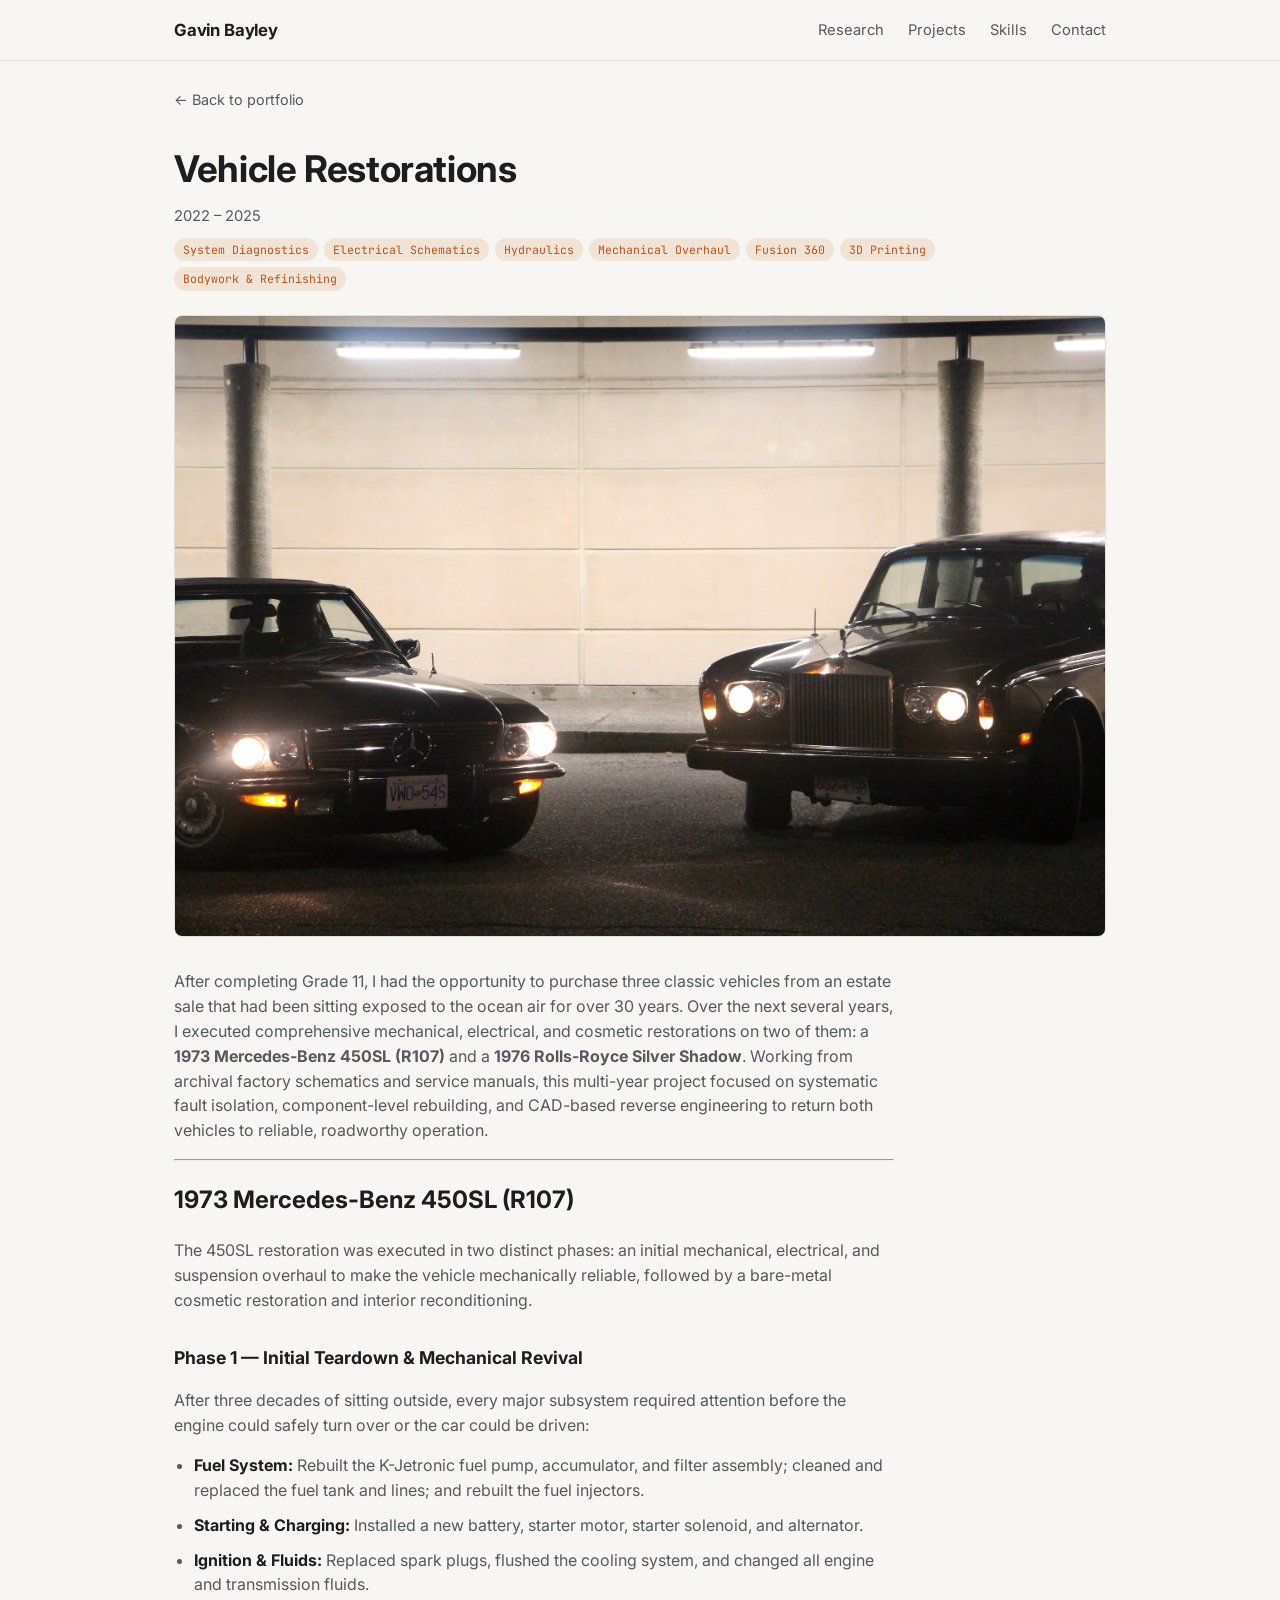
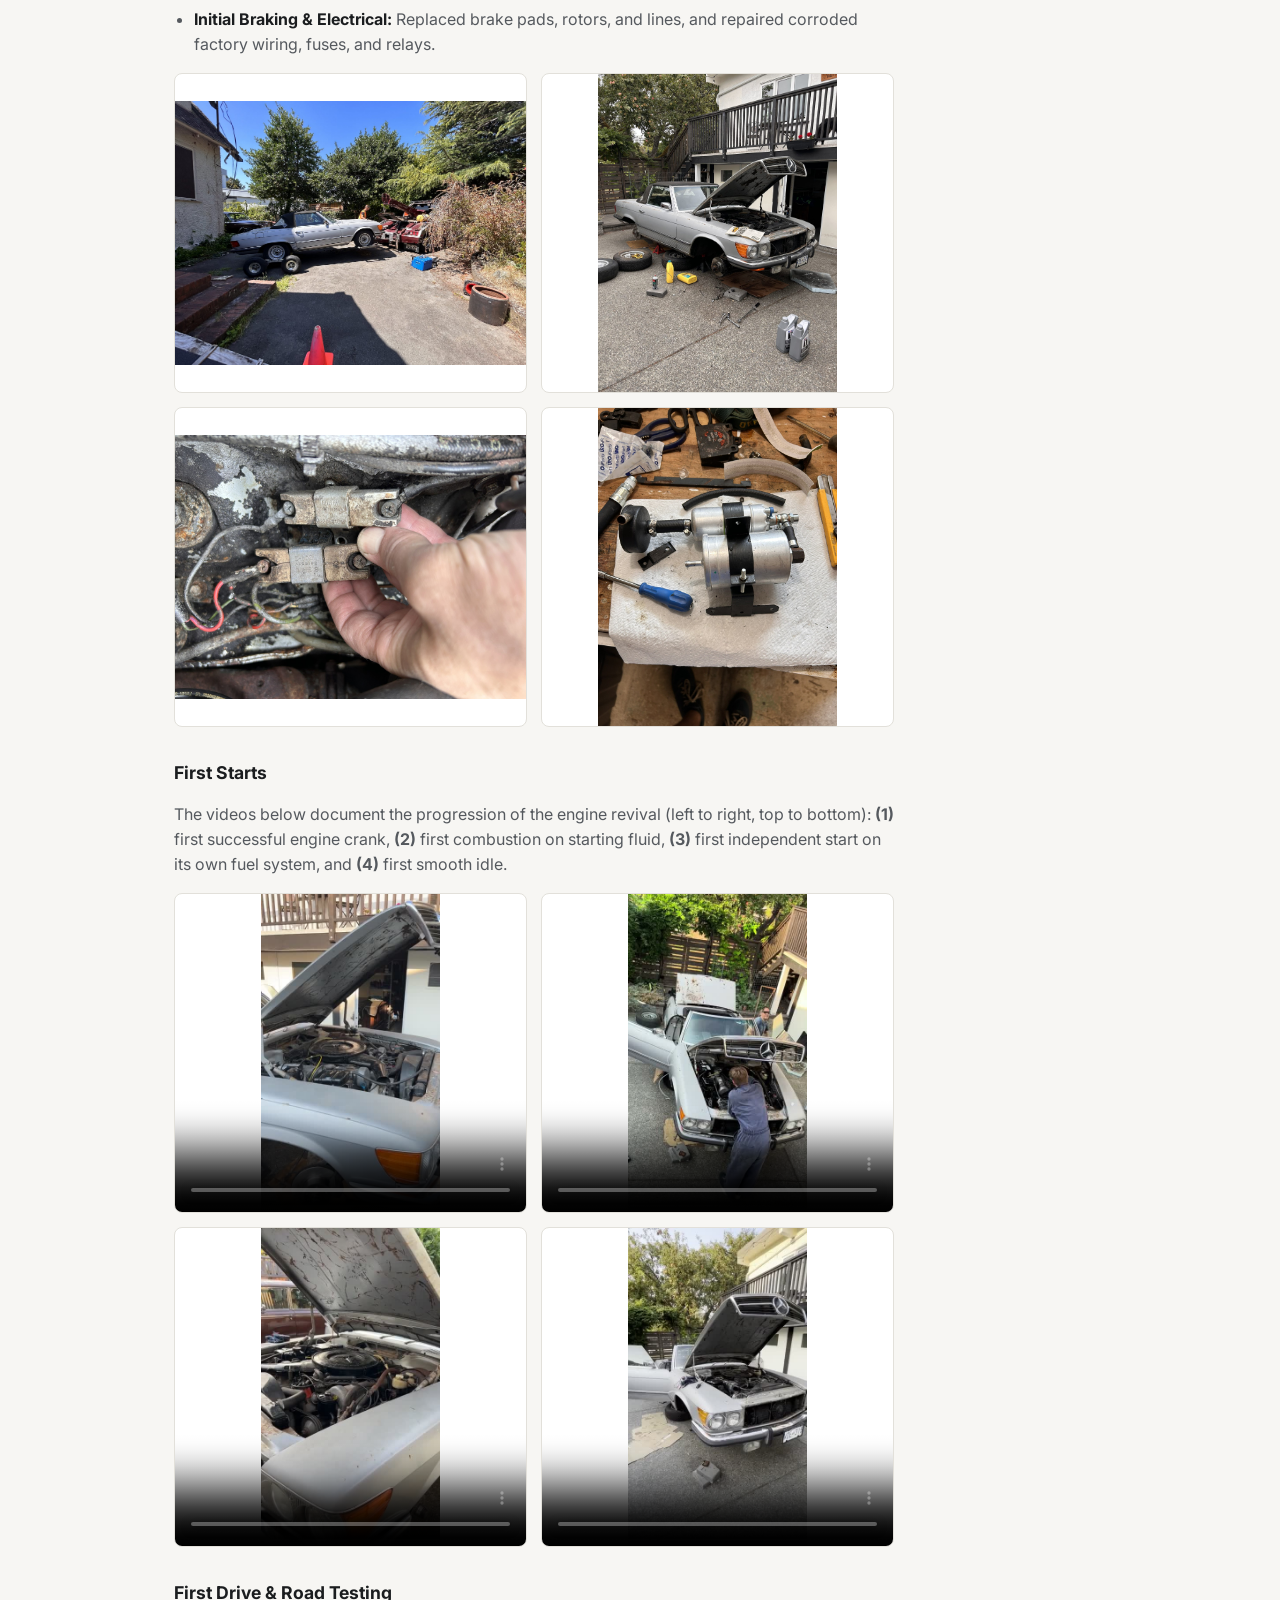
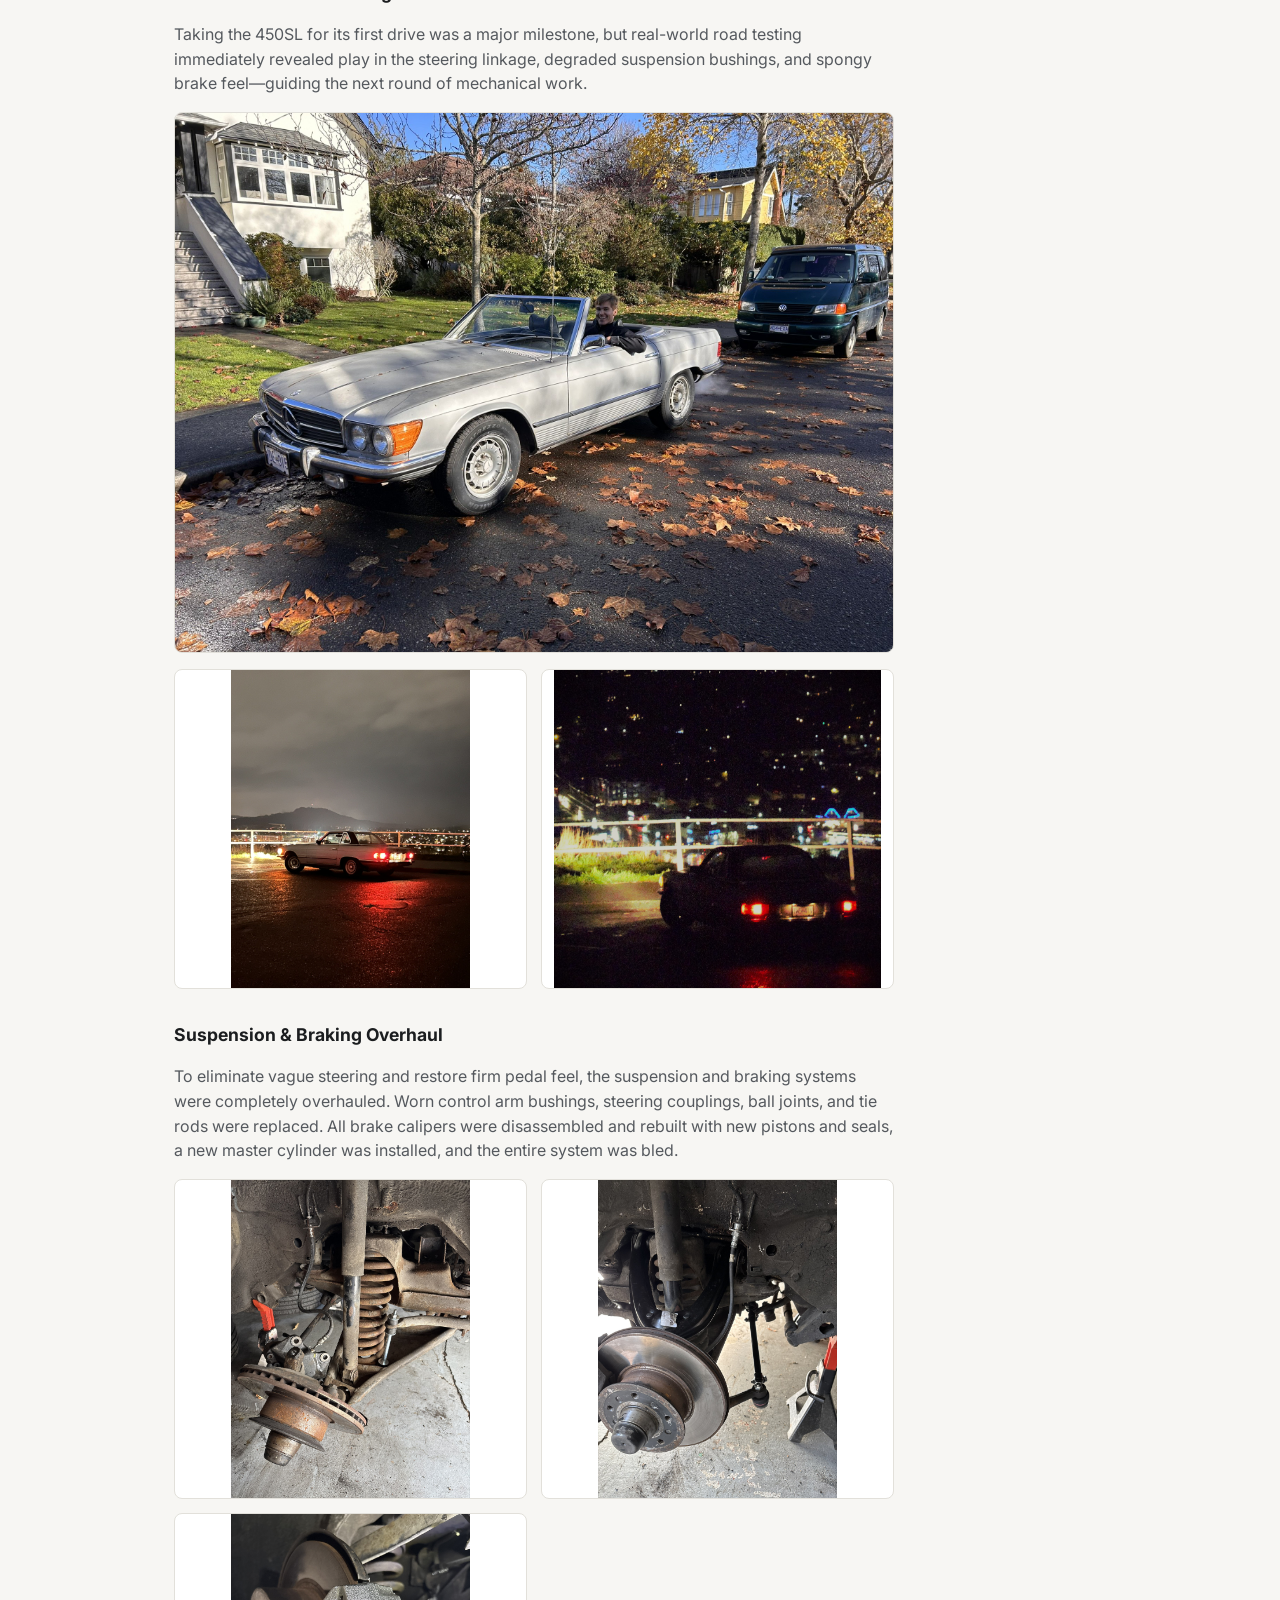
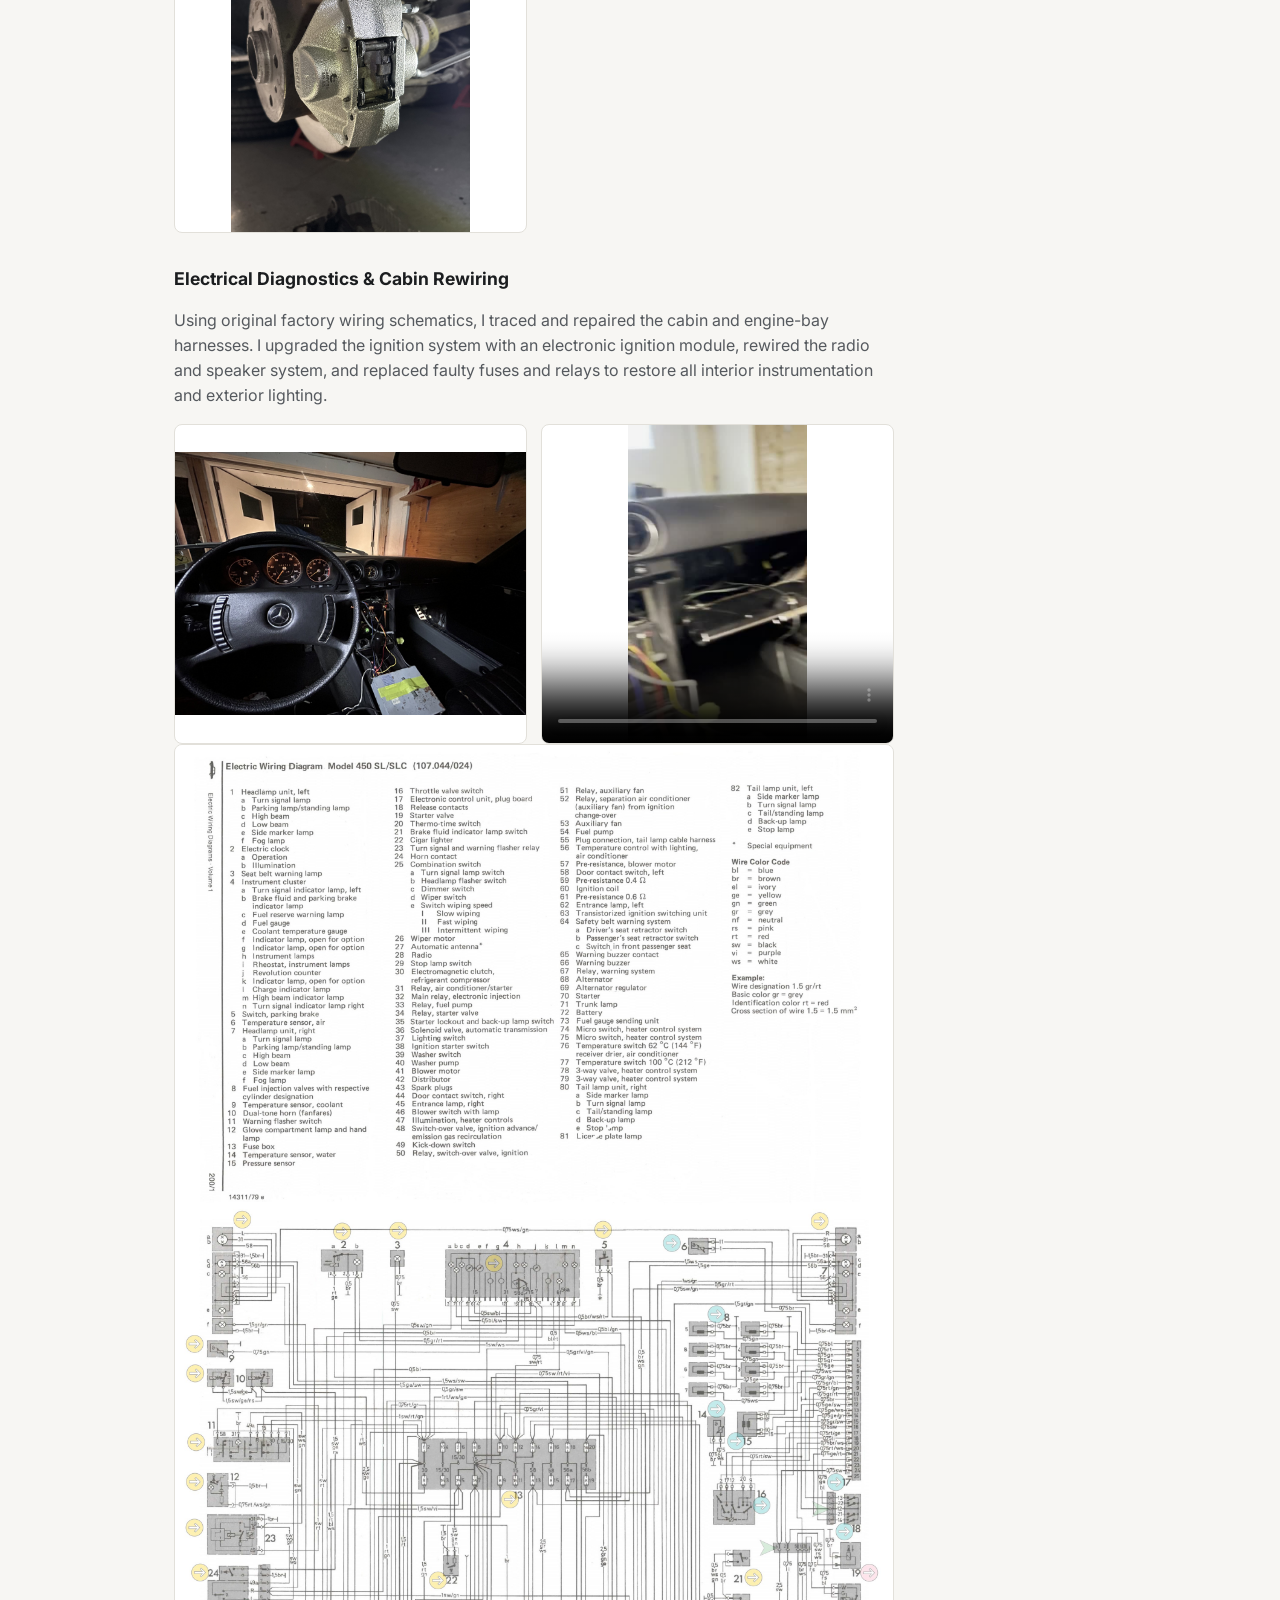
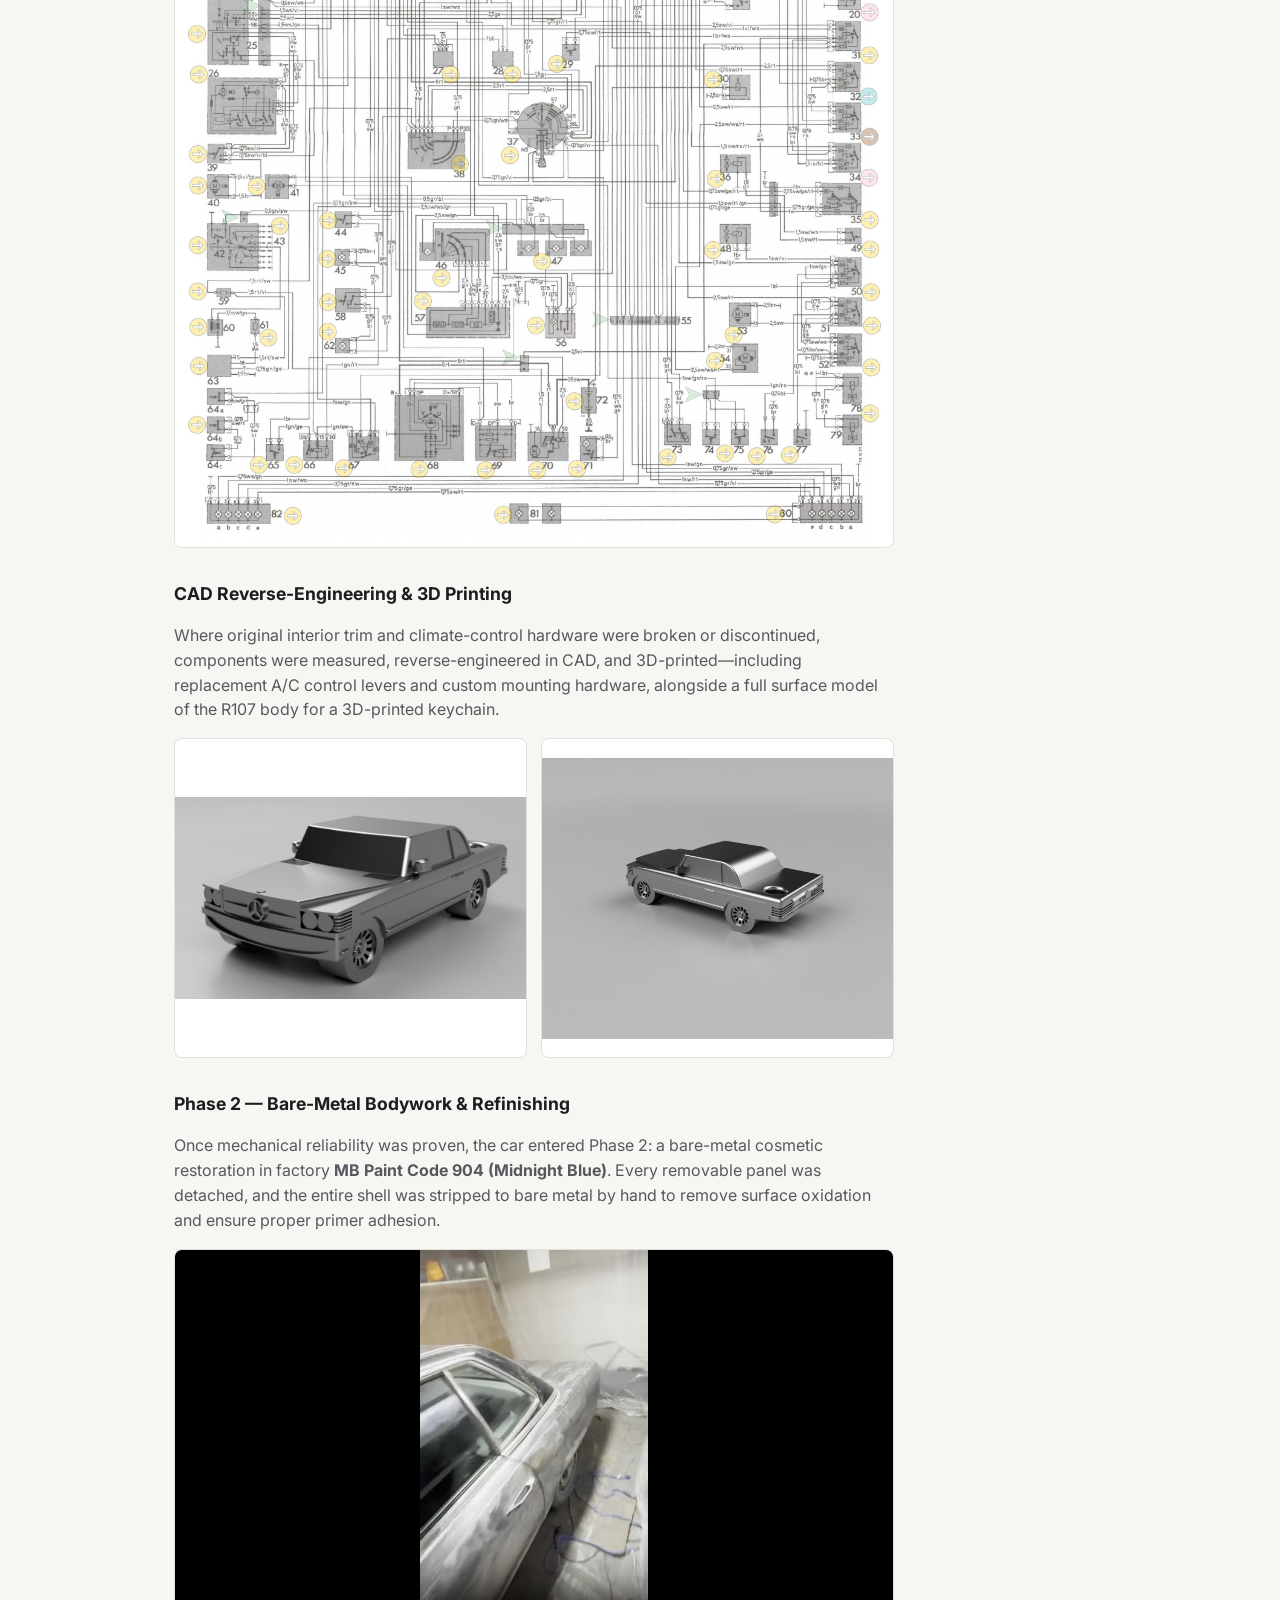
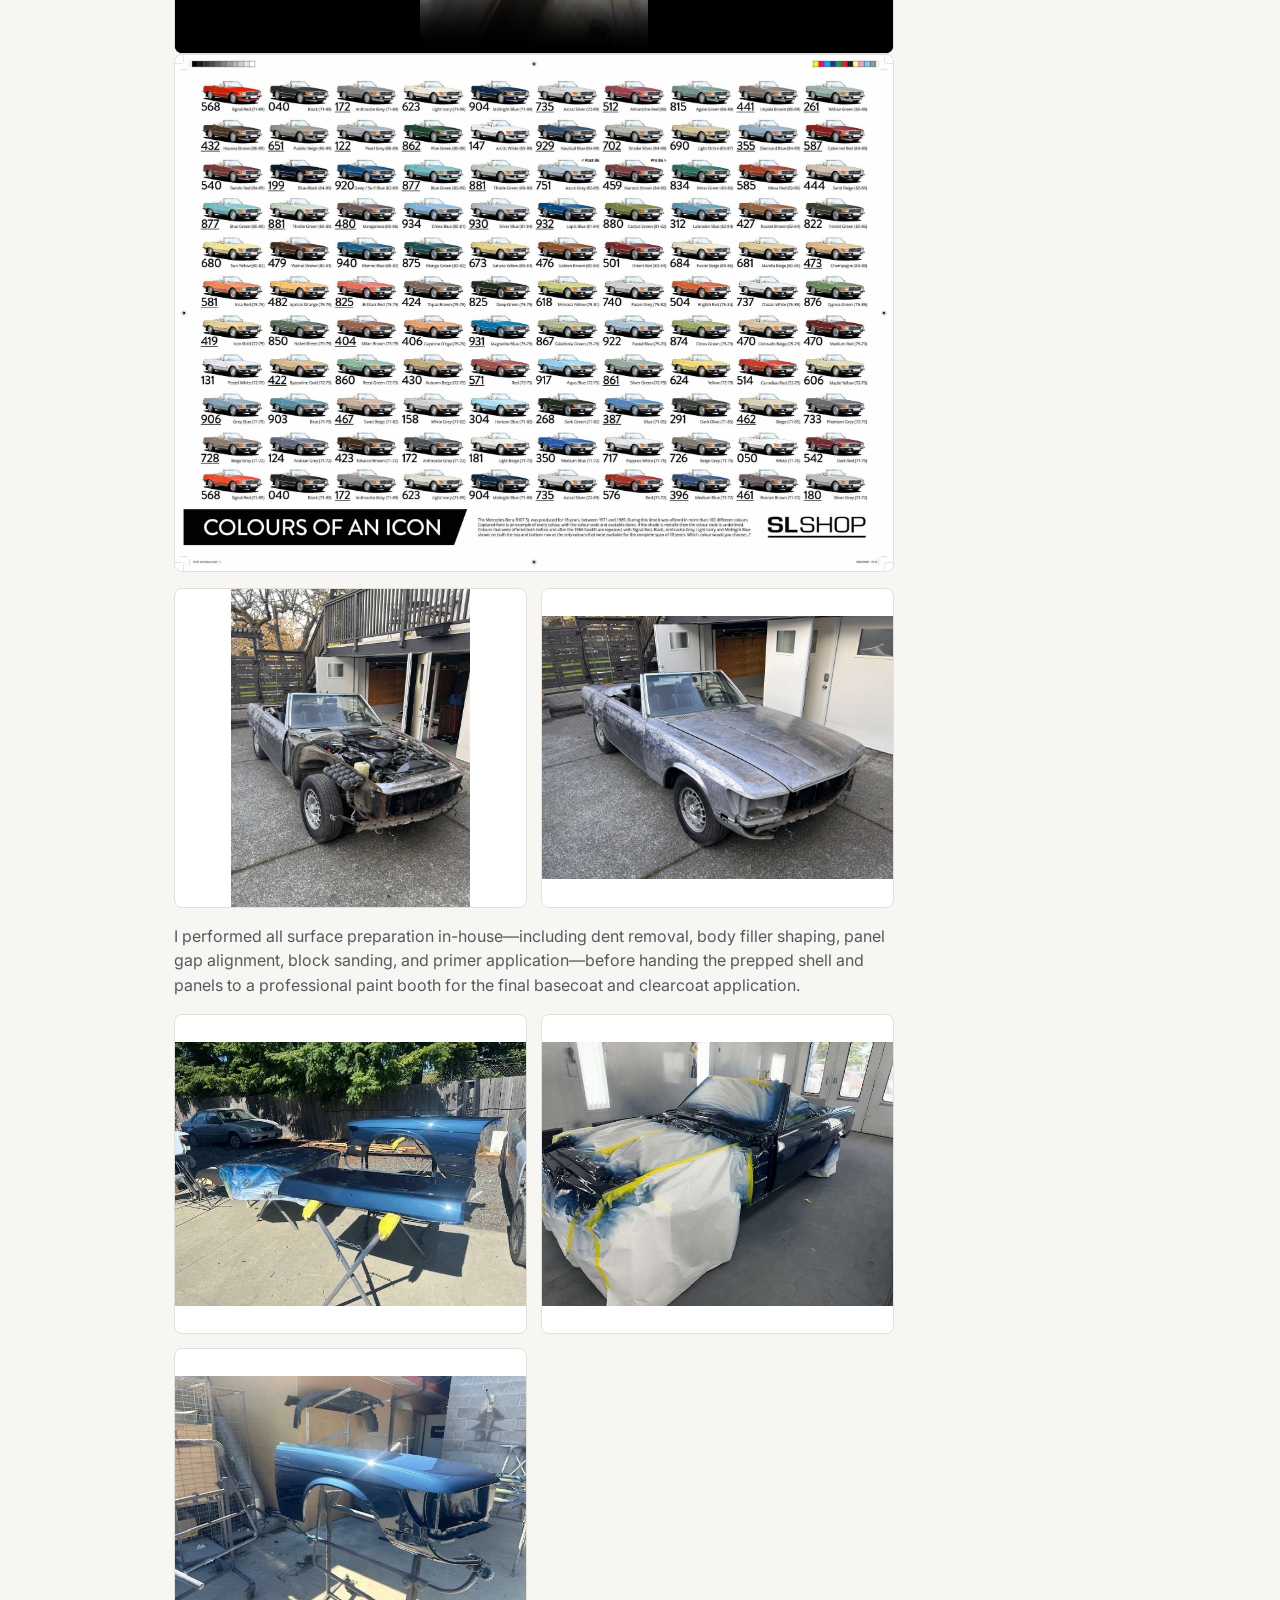
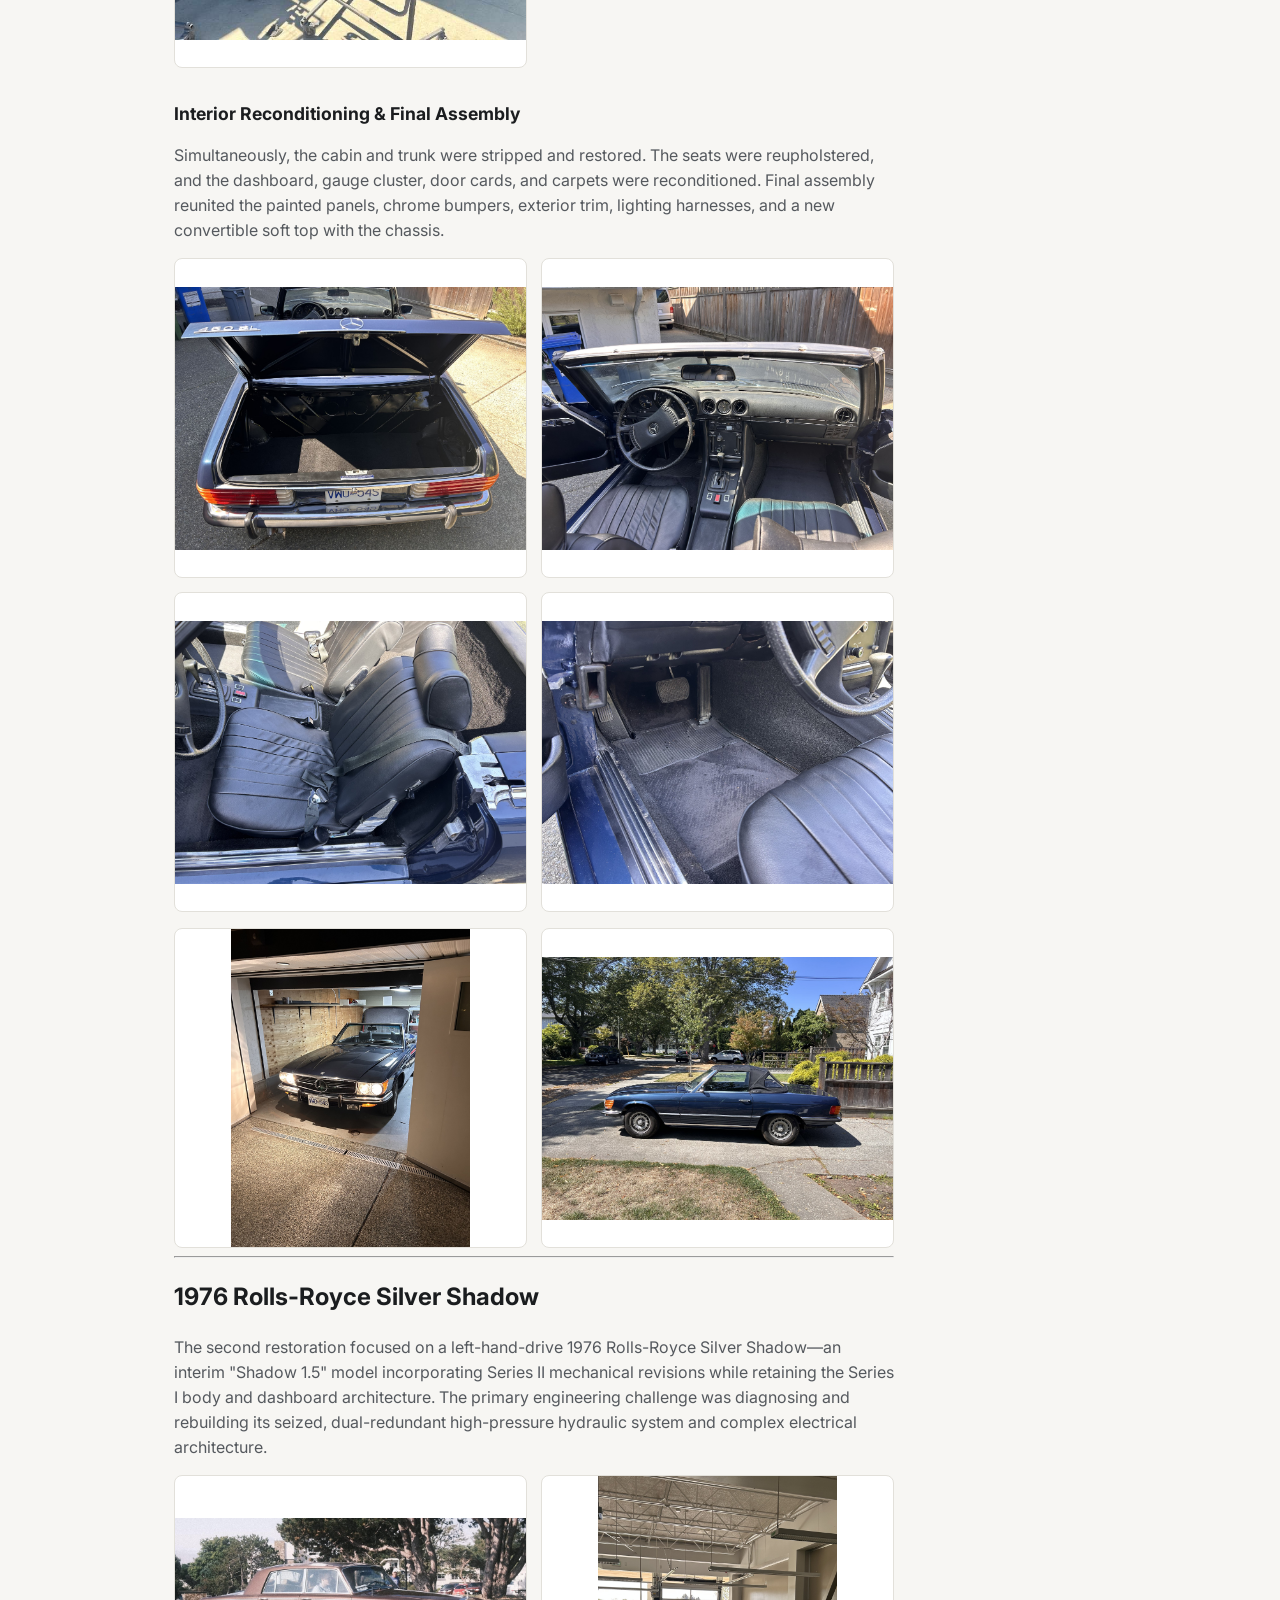
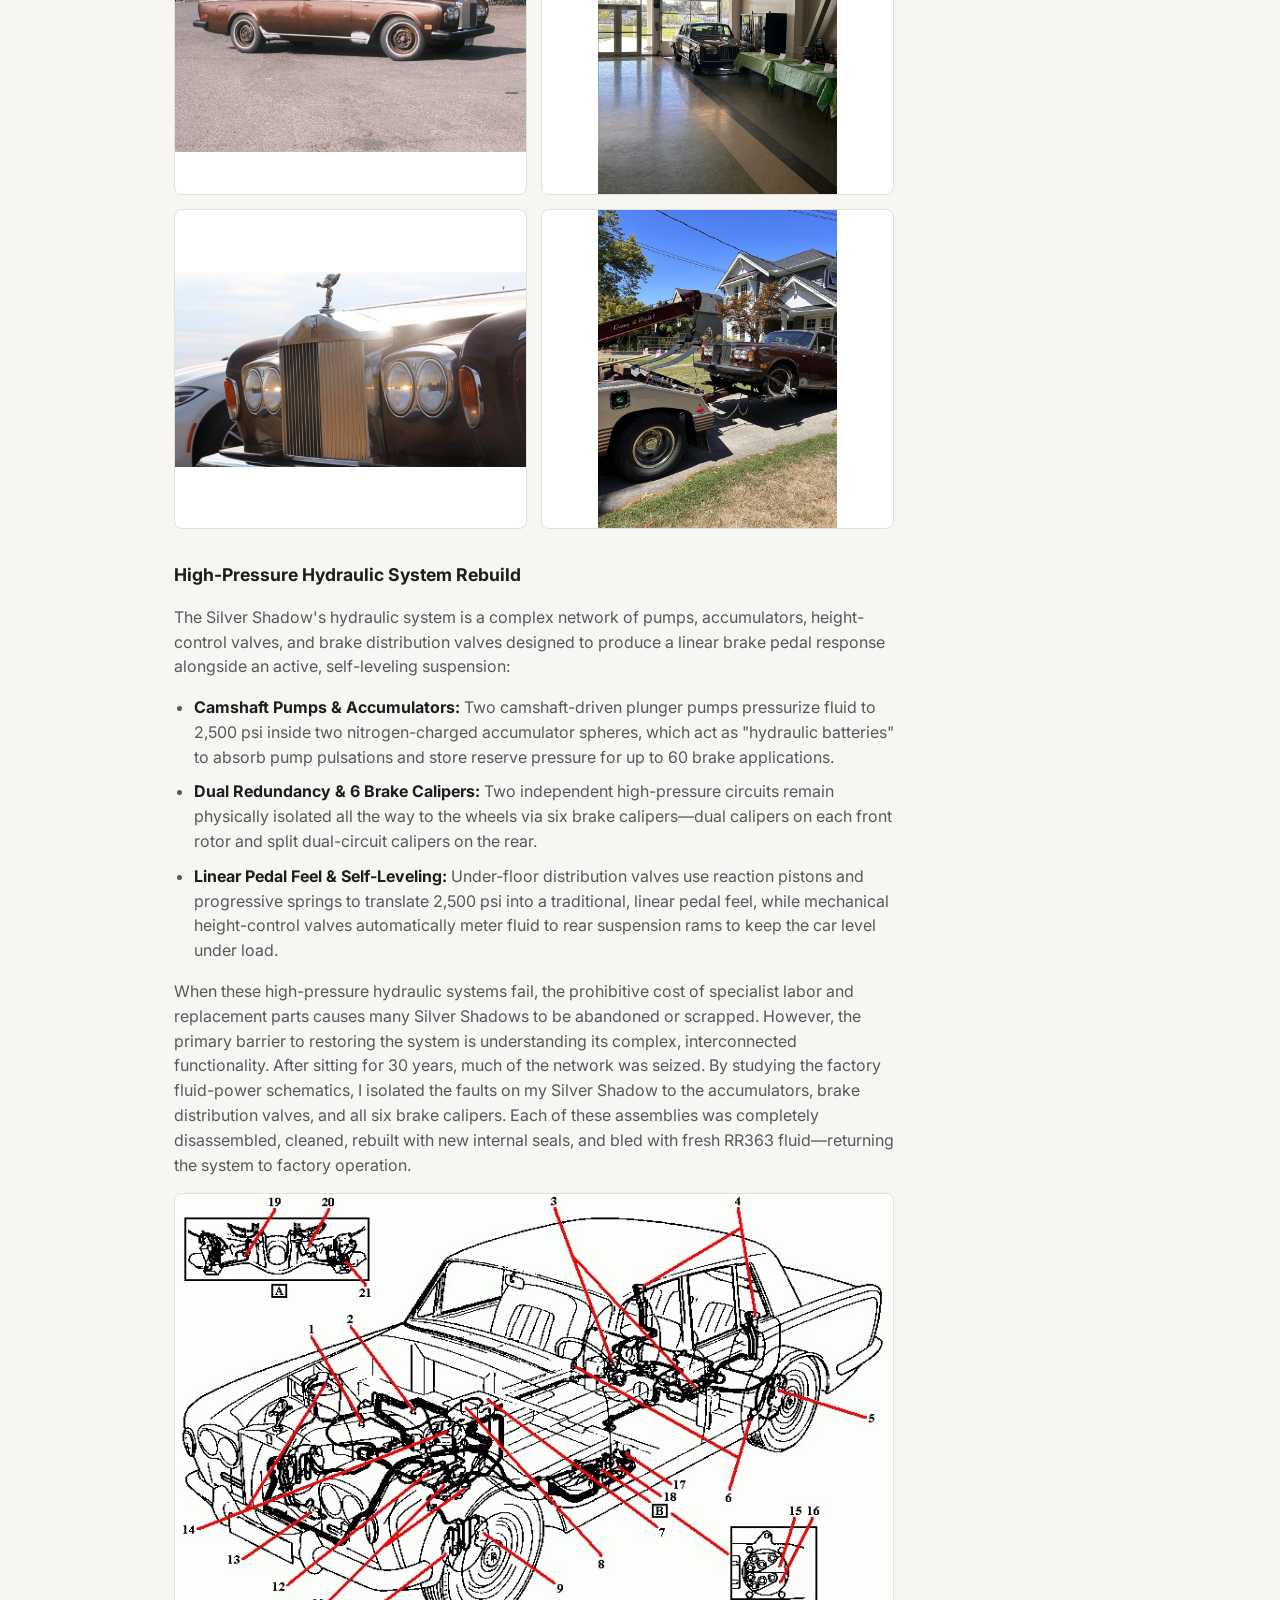
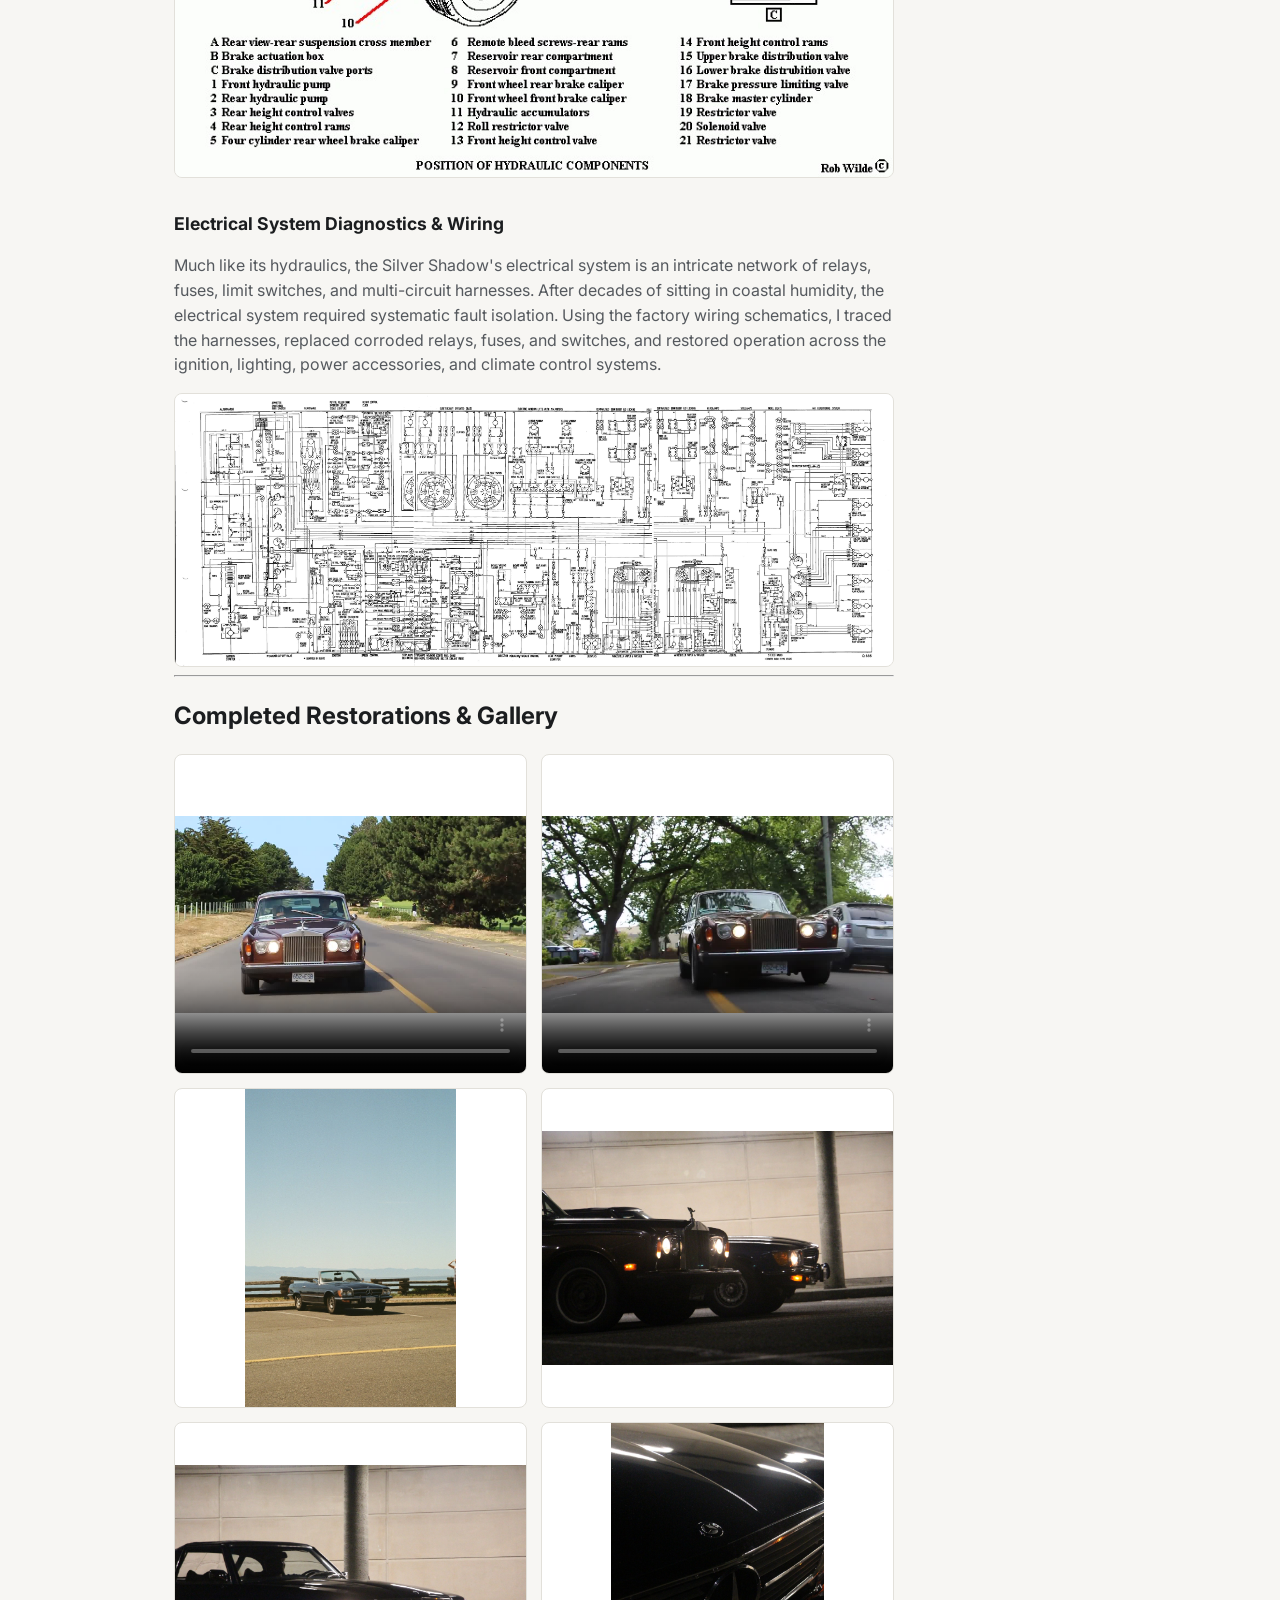
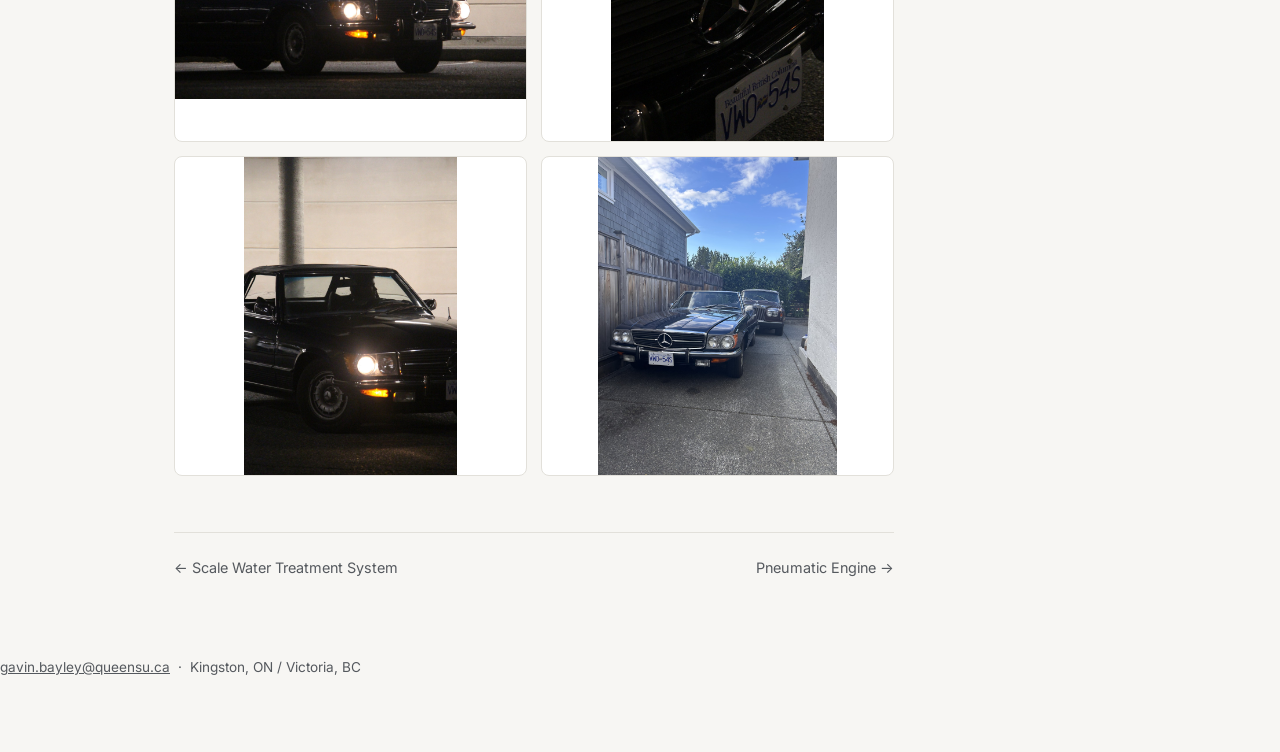
==== commit 42f3cbd9: "Fix broken image/video paths pointing at gitignored raw folders Three references in car-restoration." ====
--- a/projects/car-restoration.html
+++ b/projects/car-restoration.html
@@ -82,9 +82,9 @@
       <video class="photo" controls preload="metadata" poster="../images/car-restoration/mercedes/v-enginebay-poster.jpg">
         <source src="../images/car-restoration/mercedes/v-enginebay.mp4" type="video/mp4">
       </video>
-      <video class="photo" controls preload="metadata" poster="../images/car-restoration/MercedesPhotos/Screenshot 2026-09-28 135512.png">
-        <source src="../images/car-restoration/MercedesPhotos/Untitled video 2024-08-06T050137.mp4" type="video/mp4">
-      </video>      
+      <video class="photo" controls preload="metadata" poster="../images/car-restoration/mercedes/v-reassembly-poster.jpg">
+        <source src="../images/car-restoration/mercedes/v-reassembly.mp4" type="video/mp4">
+      </video>
       <video class="photo" controls preload="metadata" poster="../images/car-restoration/mercedes/v-firststart-poster.jpg">
         <source src="../images/car-restoration/mercedes/v-firststart.mp4" type="video/mp4">
       </video>
@@ -138,7 +138,7 @@
     </p>
     <div class="gallery">
     <img class="photo" src="../images/car-restoration/09.jpg" alt="CAD model of the Mercedes 450SL body, reverse-engineered from measurements">
-    <img class="photo" src="../images/Cars/R107 v5.png" alt="CAD model of the Mercedes 450SL body, reverse-engineered from measurements">
+    <img class="photo" src="../images/car-restoration/mercedes/45.jpg" alt="CAD model of the Mercedes 450SL body, reverse-engineered from measurements">
     </div>
     <h3>Phase 2 — Bare-Metal Bodywork &amp; Refinishing</h3>
     <p>
@@ -194,7 +194,7 @@
       <img class="photo" src="../images/car-restoration/rolls/01.jpg" alt="The Rolls-Royce mid-restoration, driving on steel wheels without trim rings">
       <img class="photo" src="../images/car-restoration/rolls/02.jpg" alt="The finished Rolls-Royce on display indoors at a car show">
       <img class="photo" src="../images/car-restoration/rolls/03.jpg" alt="Close-up of the Spirit of Ecstasy hood ornament and grille">
-      <img class="photo" src="../images/car-restoration/Rolls Photos/IMG_3880 (1).JPEG" alt="The Rolls-Royce being brought home on a tow truck">
+      <img class="photo" src="../images/car-restoration/rolls/09.jpg" alt="The Rolls-Royce being brought home on a tow truck">
     </div>
 
     <h3>High-Pressure Hydraulic System Rebuild</h3>
